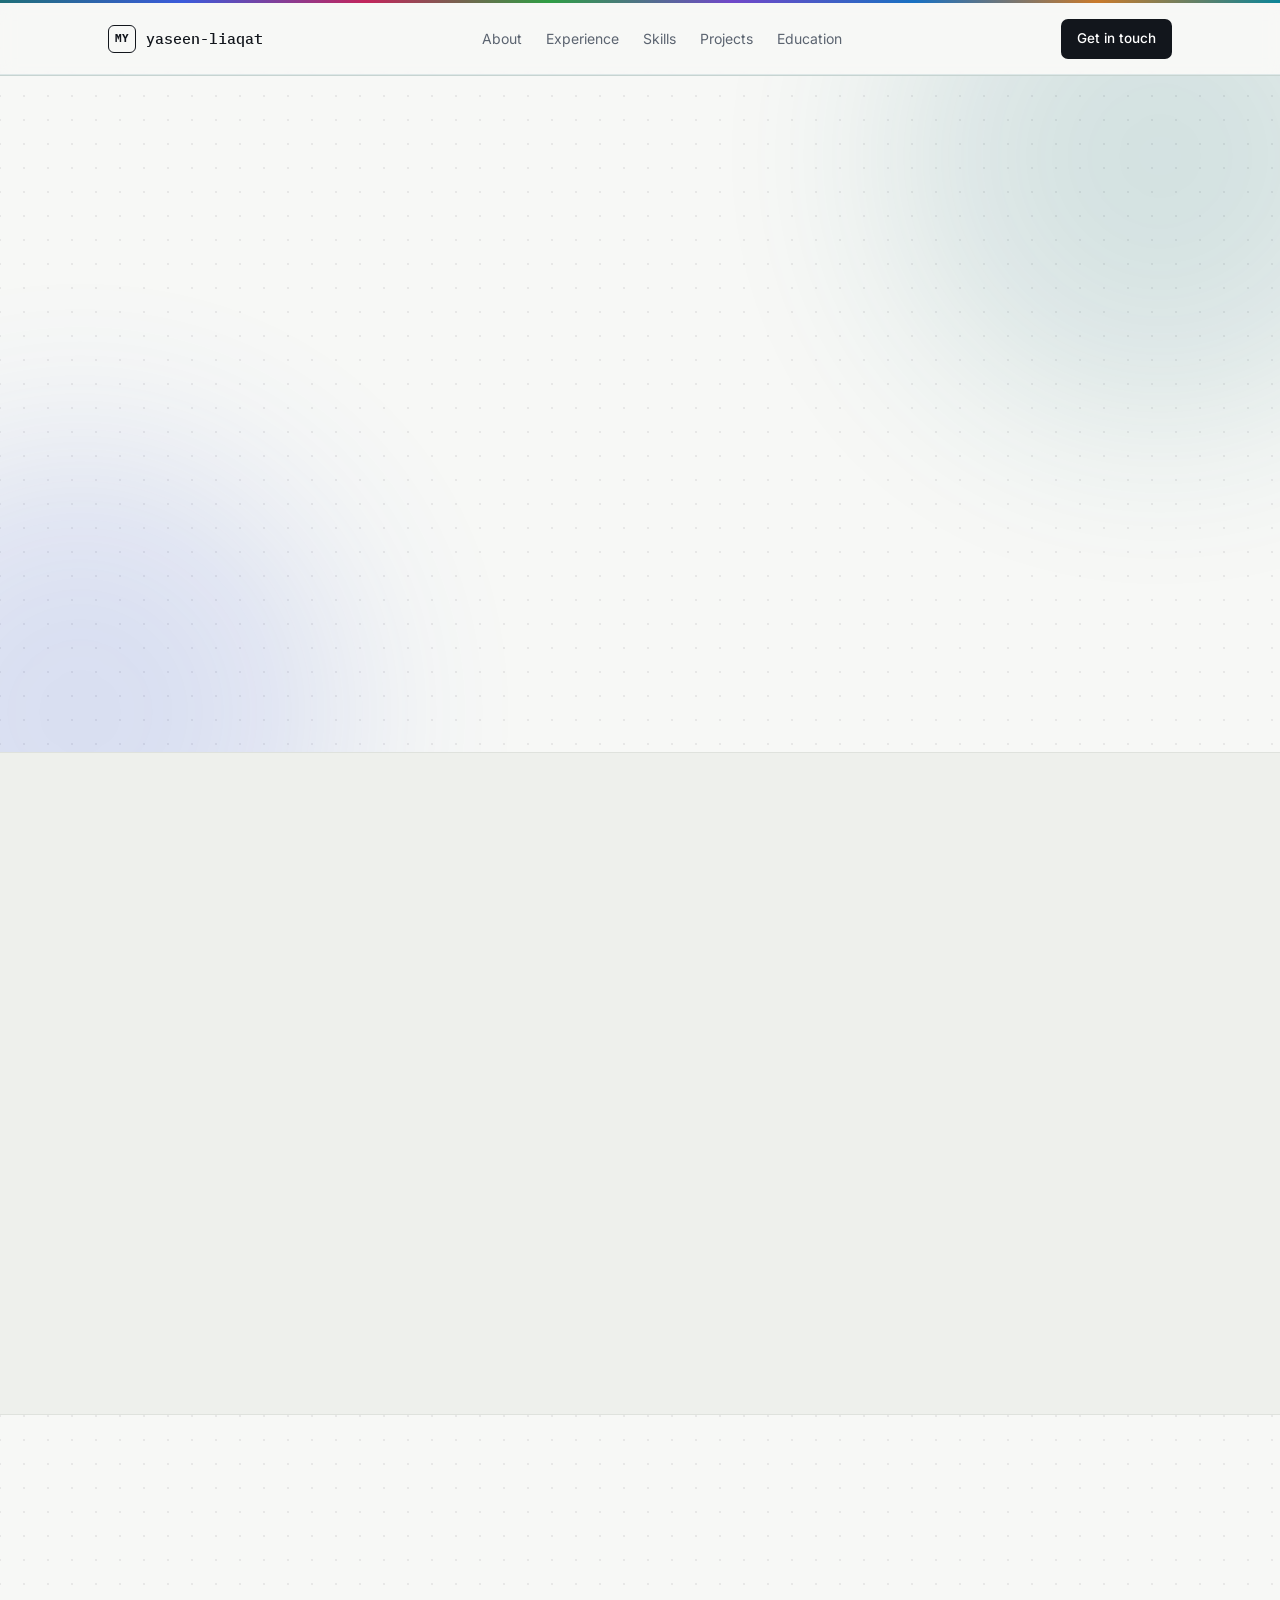
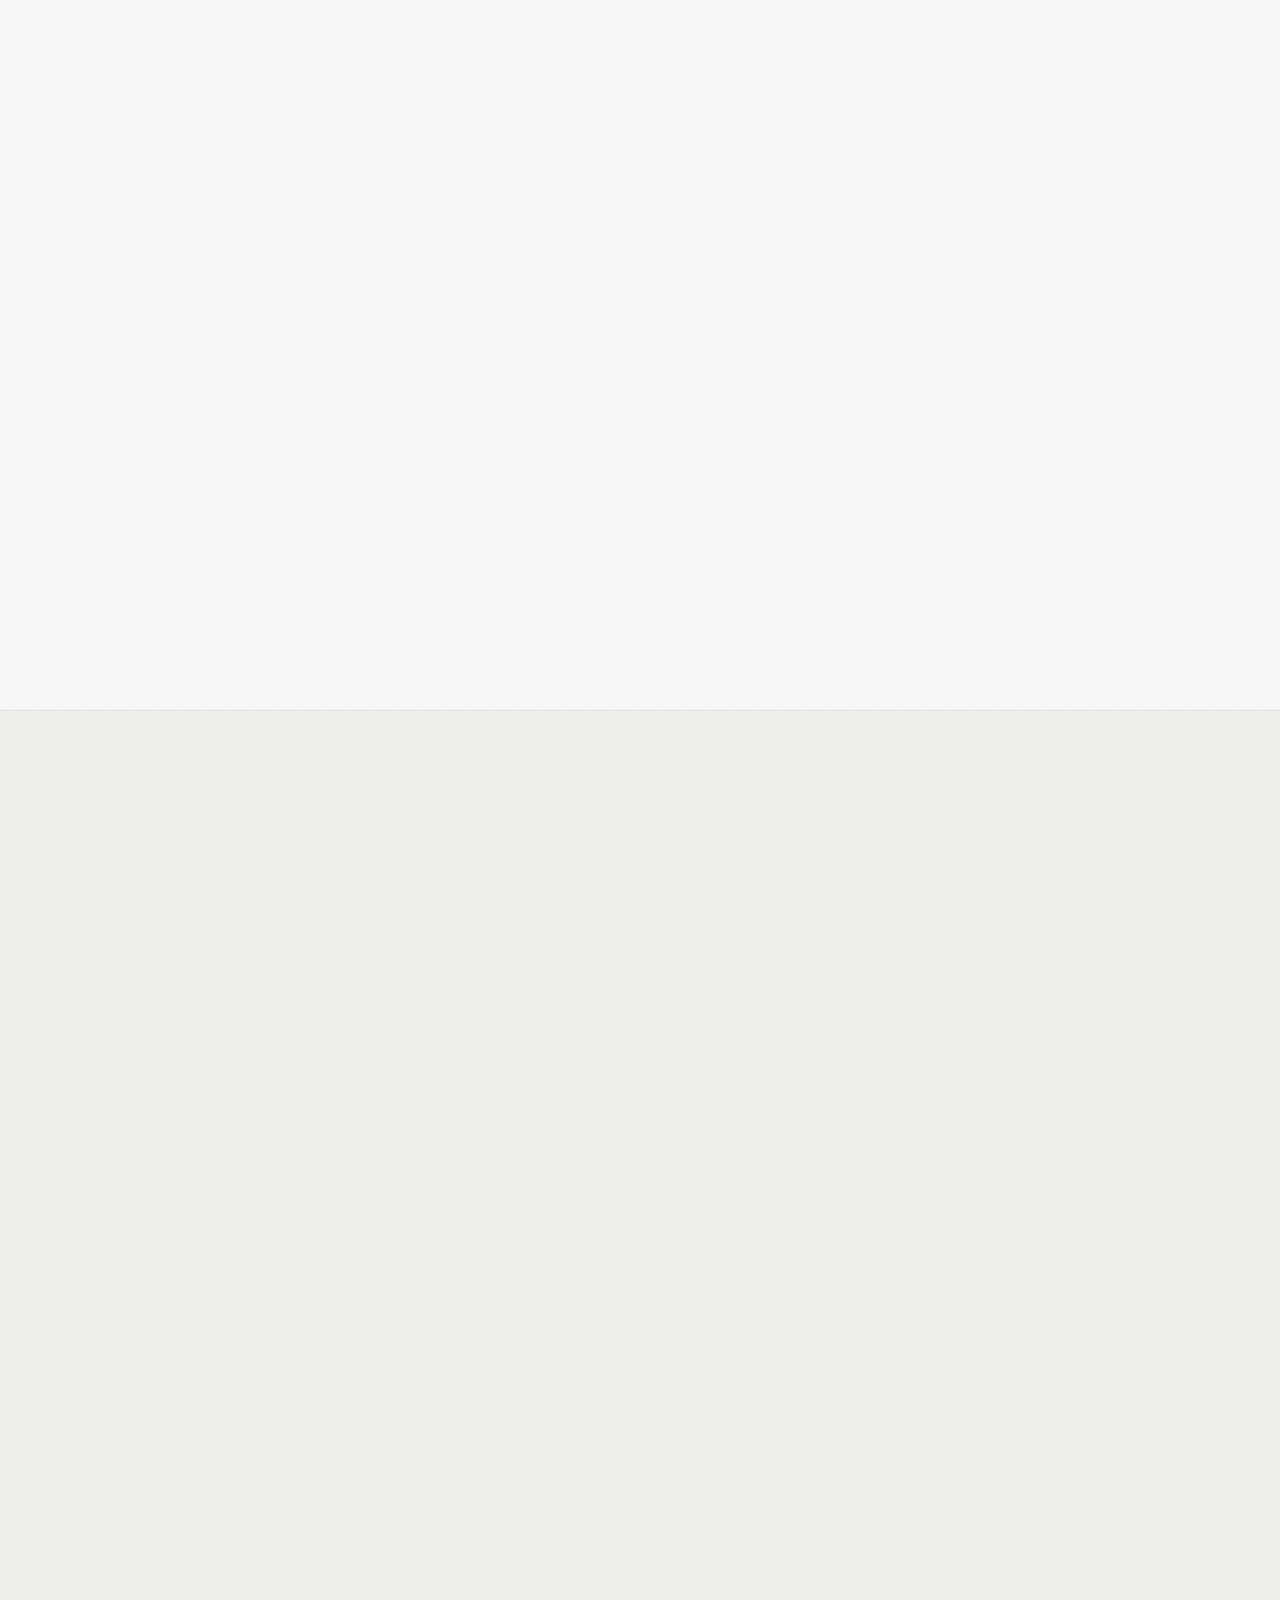
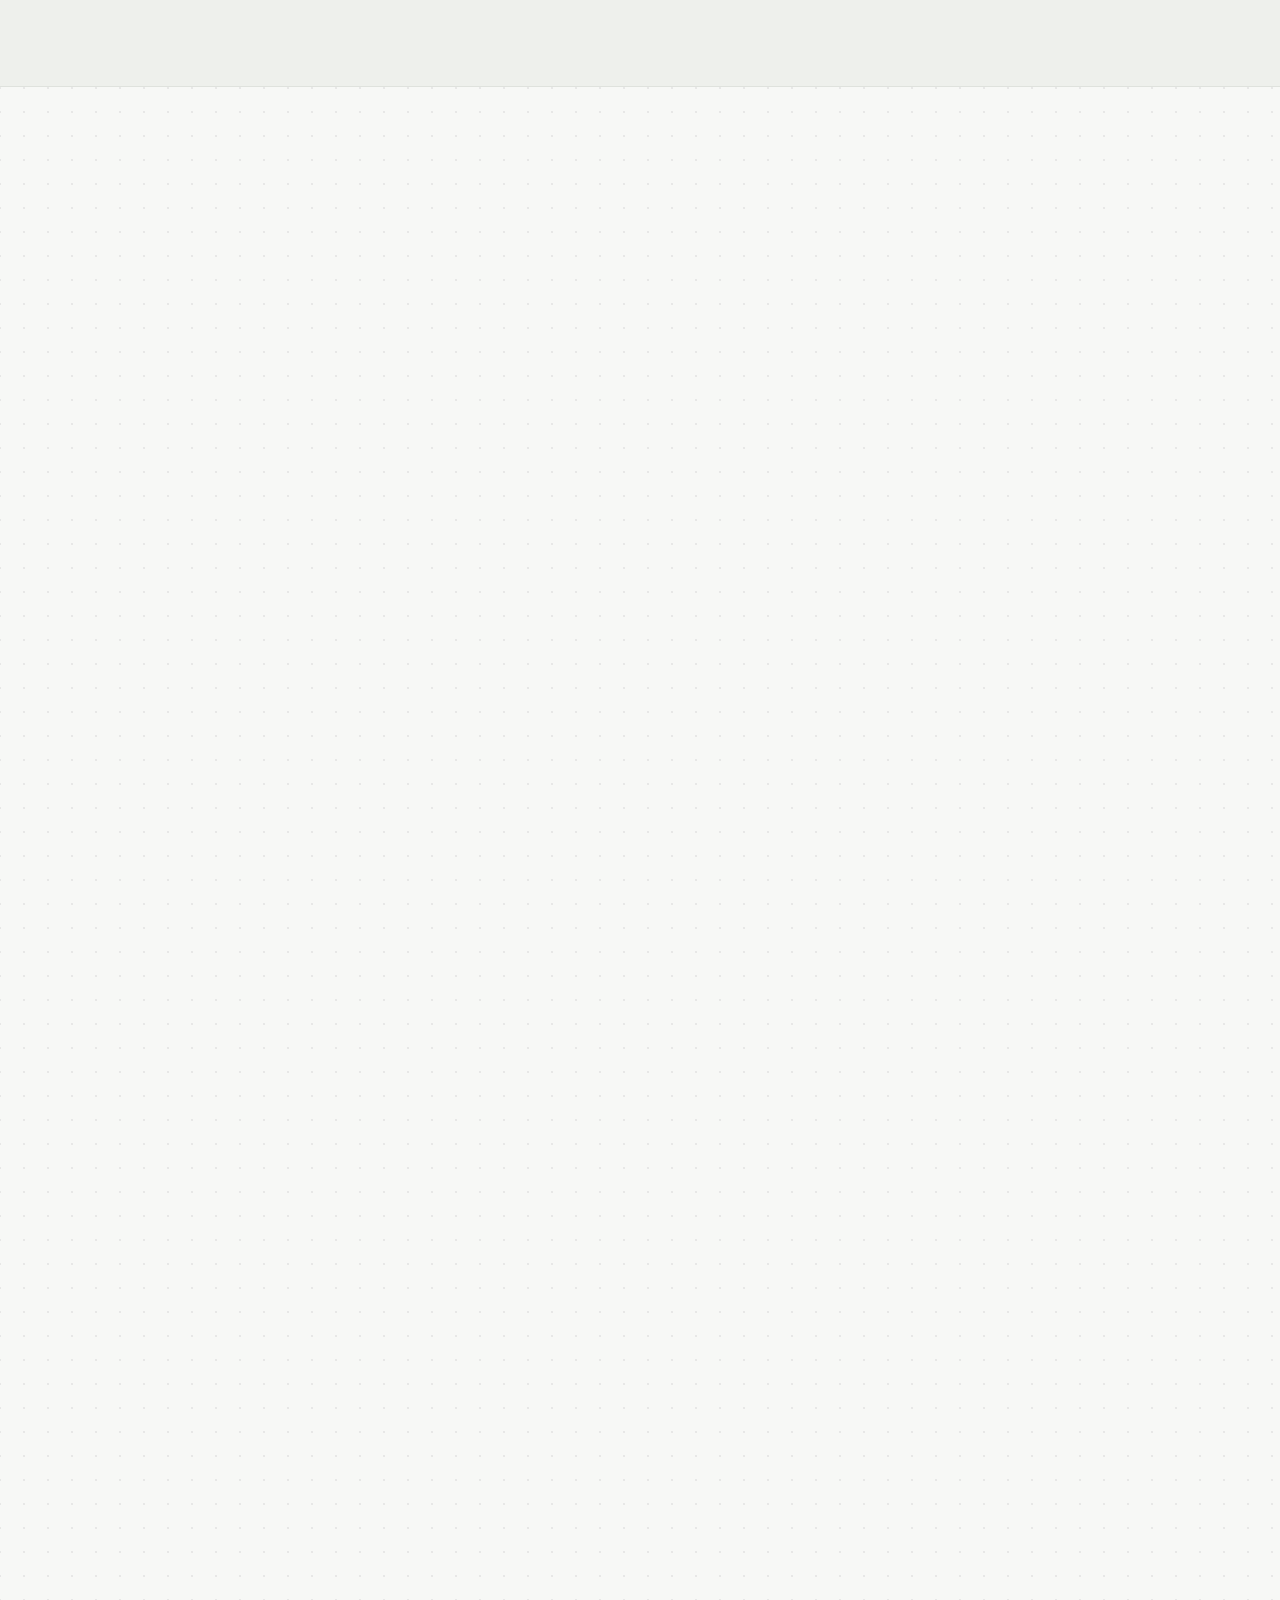
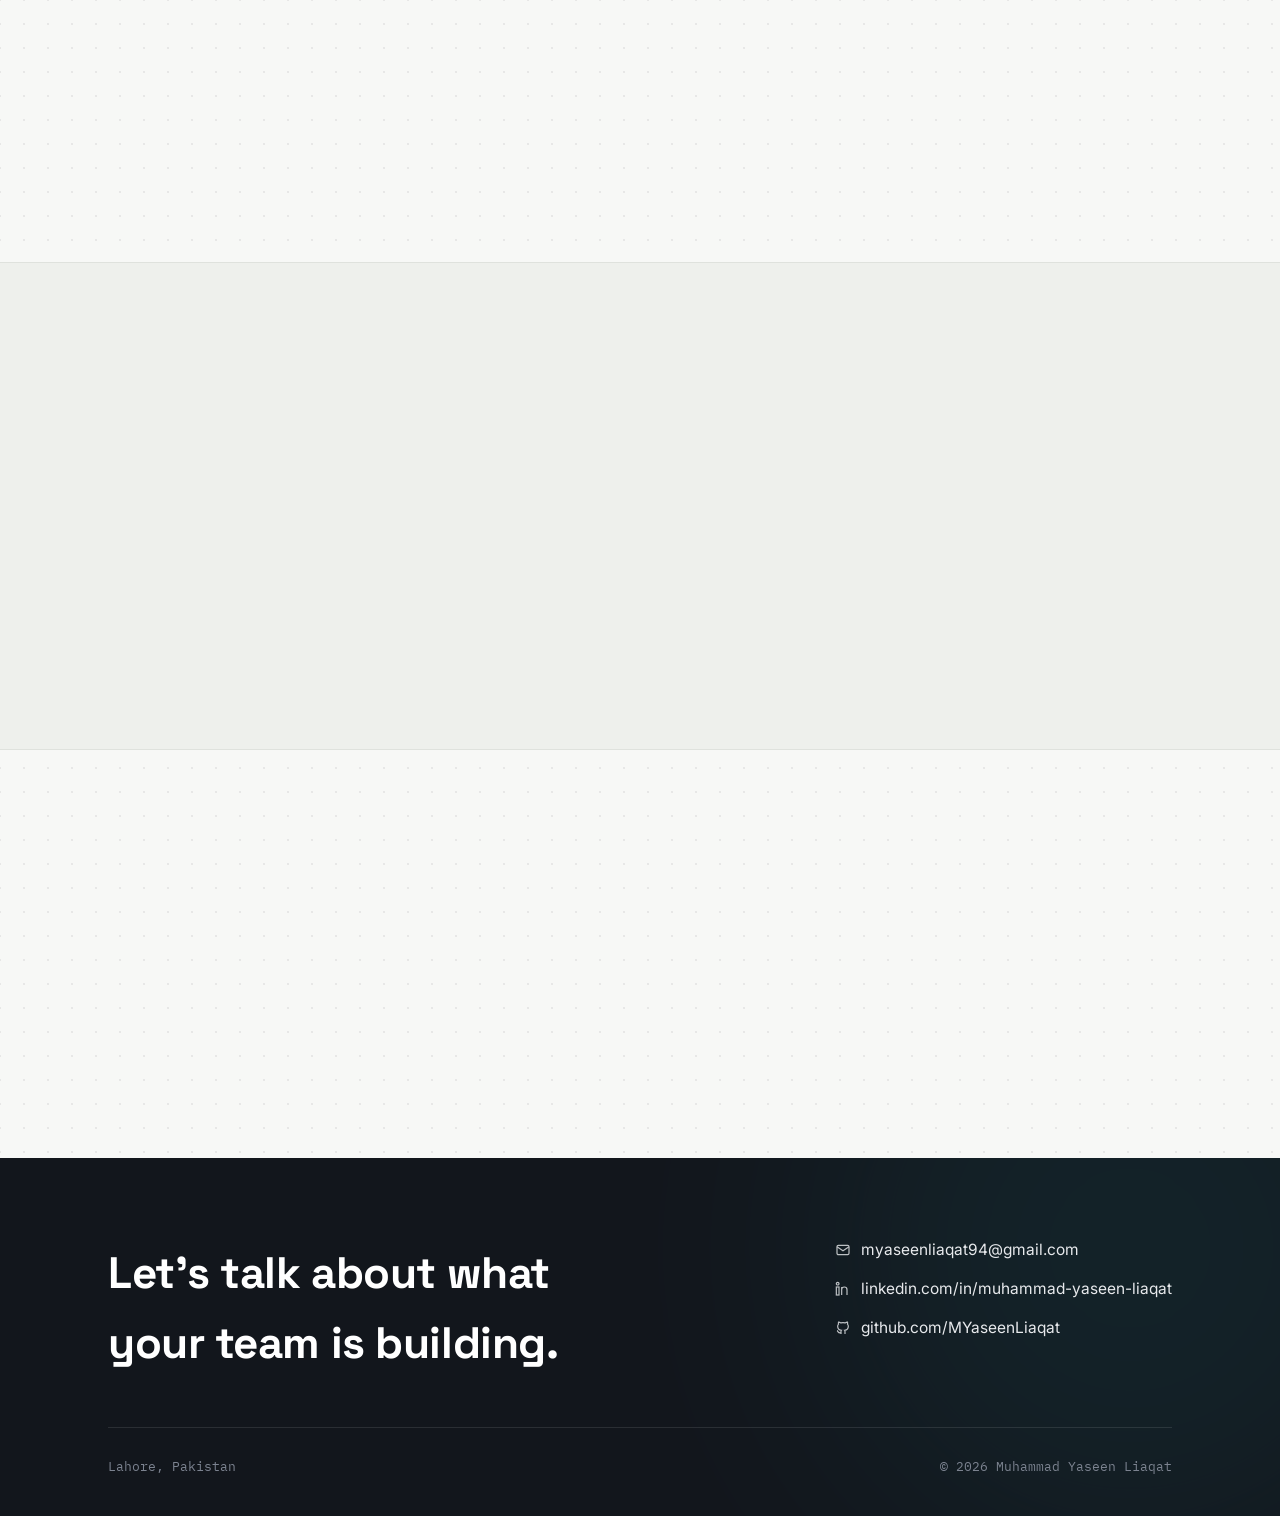
==== index.html @ 820cd7d3 "Update index.html" ====
<!DOCTYPE html>
<html lang="en">
<head>
<meta charset="UTF-8">
<meta name="viewport" content="width=device-width, initial-scale=1.0">
<title>Muhammad Yaseen Liaqat — Software Engineer, AI & Data Science</title>
<meta name="description" content="Portfolio of Muhammad Yaseen Liaqat — Software Engineer building machine learning, data engineering, and AI-powered applications.">

<meta property="og:title" content="Muhammad Yaseen Liaqat — Software Engineer, AI & Data Science">
<meta property="og:description" content="Machine learning, data engineering, and AI-application projects — built on a foundation of production software engineering.">
<meta property="og:type" content="website">

<link rel="preconnect" href="https://fonts.googleapis.com">
<link rel="preconnect" href="https://fonts.gstatic.com" crossorigin>
<link href="https://fonts.googleapis.com/css2?family=Space+Grotesk:wght@500;600;700&family=Inter:wght@400;500;600&family=IBM+Plex+Mono:wght@400;500&display=swap" rel="stylesheet">
<link rel="stylesheet" href="styles.css">
</head>
<body>

<div class="spectrum-bar"></div>

<header class="nav">
  <div class="nav-inner">
    <a href="#top" class="brand">
      <span class="brand-mark">MY</span>
      yaseen-liaqat
    </a>
    <div class="nav-track" id="nav-track">
      <span class="nav-pill" id="nav-pill"></span>
      <ul class="nav-links" id="nav-links">
        <li><a href="#about">About</a></li>
        <li><a href="#experience">Experience</a></li>
        <li><a href="#skills">Skills</a></li>
        <li><a href="#projects">Projects</a></li>
        <li><a href="#education">Education</a></li>
      </ul>
    </div>
    <a href="#contact" class="nav-cta">Get in touch</a>
  </div>
  <div class="nav-progress-track"><div class="nav-progress-fill" id="nav-progress-fill"></div></div>
</header>

<main id="top">

  <!-- HERO -->
  <section class="hero">
    <div class="hero-blob hero-blob-a" data-parallax="0.12"></div>
    <div class="hero-blob hero-blob-b" data-parallax="-0.08"></div>
    <div class="wrap hero-grid">
      <div class="reveal-left">
        <span class="eyebrow">Available for data science &amp; ML roles</span>
        <h1>Muhammad Yaseen<br>Liaqat</h1>
        <div class="role-rotator mono" id="role-rotator" aria-live="polite">
          <span class="role-rotator-prefix">&gt;</span>
          <span id="role-rotator-text"></span><span class="role-rotator-cursor">|</span>
        </div>
        <p class="lede">Software Engineer who builds machine learning models, data pipelines, and AI-powered applications — backed by production experience shipping backend systems and APIs.</p>
        <div class="hero-actions">
          <a href="#projects" class="btn btn-primary">View projects</a>
          <a href="assets/Muhammad-Yaseen-Liaqat-Resume.pdf" class="btn btn-ghost" download>Download resume</a>
        </div>
        <div class="stat-row">
          <div class="stat"><span class="num" data-count-to="1.5" data-decimals="1" data-suffix="+ yrs">0 yrs</span><span class="label">Engineering experience</span></div>
          <div class="stat"><span class="num" data-count-to="10" data-decimals="0" data-suffix="">0</span><span class="label">Featured projects</span></div>
          <div class="stat"><span class="num" data-count-to="3" data-decimals="0" data-suffix="">0</span><span class="label">Live in production</span></div>
        </div>
      </div>

      <div class="schema-card reveal-right" id="schema-card">
        <div class="schema-title"><span>schema: profile</span><span>.info()</span></div>
        <div class="schema-row"><span class="schema-key">role</span><span class="schema-type">str</span><span class="schema-val">"Software Engineer — AI/ML"</span></div>
        <div class="schema-row"><span class="schema-key">languages</span><span class="schema-type">list</span><span class="schema-val">Python · C# · SQL · JS/TS</span></div>
        <div class="schema-row"><span class="schema-key">ml_stack</span><span class="schema-type">list</span><span class="schema-val">Scikit-learn · LangChain · Pandas</span></div>
        <div class="schema-row"><span class="schema-key">cloud</span><span class="schema-type">list</span><span class="schema-val">GCP · BigQuery · Docker</span></div>
        <div class="schema-row"><span class="schema-key">experience</span><span class="schema-type">float</span><span class="schema-val">1.5&nbsp;&nbsp;# years</span></div>
        <div class="schema-row"><span class="schema-key">location</span><span class="schema-type">str</span><span class="schema-val">"Lahore, Pakistan"</span></div>
        <div class="schema-status">open to data science &amp; ML engineering roles</div>
      </div>
    </div>
  </section>

  <!-- ABOUT -->
  <section id="about">
    <div class="wrap about-grid">
      <div class="reveal-left">
        <span class="eyebrow">About</span>
        <h2 style="margin-top:16px; margin-bottom:22px; font-size:clamp(26px,3vw,34px);">From production software to applied machine learning.</h2>
        <p>I'm a Computer Science graduate (BS, The University of Lahore) and Software Engineer with close to two years of experience building backend systems, REST APIs, and cloud-based applications in Python and .NET. Over the last year I've moved deliberately into machine learning and AI — training and tuning classification models, building ETL pipelines on Google Cloud, and shipping LLM-based applications using LangChain and retrieval-augmented generation.</p>
        <p>What I bring to a data science team isn't just modeling — it's the ability to take a model from a notebook to a working system: APIs, pipelines, and production deployment included.</p>
      </div>
      <ul class="fact-list reveal-right">
        <li><span class="k">Based in</span><span class="v">Lahore, Pakistan</span></li>
        <li><span class="k">Currently</span><span class="v">Software Engineer, Mavericks United</span></li>
        <li><span class="k">Focus</span><span class="v">Machine Learning &amp; Data Science</span></li>
        <li><span class="k">Education</span><span class="v">BS Computer Science, Univ. of Lahore</span></li>
        <li><span class="k">Interests</span><span class="v">RAG systems, applied ML, data engineering</span></li>
      </ul>
    </div>
  </section>

  <!-- EXPERIENCE -->
  <section id="experience">
    <div class="wrap">
      <div class="section-head reveal">
        <h2>Experience</h2>
        <span class="section-index mono">02 — WORK</span>
      </div>
      <div class="timeline">
        <div class="tl-item reveal-left">
          <div class="tl-period mono">Jul 2025 — Present</div>
          <div>
            <div class="tl-role">Software Engineer</div>
            <div class="tl-company">Mavericks United, Lahore</div>
            <ul class="tl-bullets">
              <li>Build and maintain FastAPI middleware that connects internal backend systems with partner applications — handling structured data exchange, authentication, and request routing across services.</li>
              <li>Own end-to-end development of a cross-platform mobile app in Flutter, from authentication and state management to a responsive UI shipped to production users.</li>
              <li>Build frontend features in React.js for a retail agent-facing application, and containerize services with Docker to standardize deployment from development to production.</li>
            </ul>
          </div>
        </div>
        <div class="tl-item reveal-right">
          <div class="tl-period mono">May 2024 — Jun 2025</div>
          <div>
            <div class="tl-role">Associate Software Engineer</div>
            <div class="tl-company">IncaNet IT Alliance, Lahore</div>
            <ul class="tl-bullets">
              <li>Designed relational database schemas and built REST APIs supporting full CRUD functionality, connecting frontend and backend systems across multiple enterprise applications.</li>
              <li>Built a Point-of-Sale system end-to-end — inventory tracking, invoice and receipt generation, and sales reporting — used in daily retail operations.</li>
              <li>Built a Student Management System with separate admin and student portals, covering registration, bulk Excel imports, attendance and exam tracking, and automated fee processing that replaced manual paperwork.</li>
            </ul>
          </div>
        </div>
      </div>
    </div>
  </section>

  <!-- SKILLS -->
  <section id="skills">
    <div class="wrap">
      <div class="section-head reveal">
        <div>
          <h2>Skills</h2>
          <p class="section-sub">Every skill below is backed by a real project. Click one to see it in action ↓</p>
        </div>
        <span class="section-index mono">03 — STACK</span>
      </div>

      <div class="skills-grid">
        <div class="skill-group reveal-zoom" data-cat="ml">
          <h3>Machine Learning &amp; AI</h3>
          <div class="chip-row">
            <button class="chip" data-skill="scikit-learn">Scikit-learn</button>
            <button class="chip" data-skill="pandas-numpy">Pandas / NumPy</button>
            <button class="chip" data-skill="langchain">LangChain</button>
            <button class="chip" data-skill="llamaindex">LlamaIndex</button>
            <button class="chip" data-skill="rag">RAG</button>
            <button class="chip" data-skill="chromadb">ChromaDB</button>
            <button class="chip" data-skill="sentence-transformers">Sentence Transformers</button>
            <button class="chip" data-skill="groq">Groq</button>
            <button class="chip" data-skill="prompt-engineering">Prompt Engineering</button>
            <button class="chip" data-skill="feature-engineering">Feature Engineering</button>
            <button class="chip" data-skill="hyperparameter-tuning">Hyperparameter Tuning</button>
          </div>
        </div>

        <div class="skill-group reveal-zoom" data-cat="lang">
          <h3>Languages</h3>
          <div class="chip-row">
            <button class="chip" data-skill="python">Python</button>
            <button class="chip" data-skill="csharp">C#</button>
            <button class="chip" data-skill="sql">SQL</button>
            <button class="chip" data-skill="javascript">JavaScript</button>
            <button class="chip" data-skill="typescript">TypeScript</button>
            <button class="chip" data-skill="dart">Dart</button>
          </div>
        </div>

        <div class="skill-group reveal-zoom" data-cat="frontend">
          <h3>Frontend &amp; Mobile</h3>
          <div class="chip-row">
            <button class="chip" data-skill="reactjs">React.js</button>
            <button class="chip" data-skill="flutter">Flutter</button>
            <button class="chip" data-skill="nextjs">Next.js</button>
            <button class="chip" data-skill="html-css">HTML / CSS</button>
          </div>
        </div>

        <div class="skill-group reveal-zoom" data-cat="backend">
          <h3>Backend</h3>
          <div class="chip-row">
            <button class="chip" data-skill="fastapi">FastAPI</button>
            <button class="chip" data-skill="flask">Flask</button>
            <button class="chip" data-skill="aspnet-mvc">ASP.NET MVC</button>
            <button class="chip" data-skill="rest-apis">REST APIs</button>
          </div>
        </div>

        <div class="skill-group reveal-zoom" data-cat="db">
          <h3>Databases</h3>
          <div class="chip-row">
            <button class="chip" data-skill="postgresql">PostgreSQL</button>
            <button class="chip" data-skill="sql-server">SQL Server</button>
            <button class="chip" data-skill="mysql">MySQL</button>
            <button class="chip" data-skill="supabase">Supabase</button>
            <button class="chip" data-skill="firebase">Firebase</button>
          </div>
        </div>

        <div class="skill-group reveal-zoom" data-cat="cloud">
          <h3>Cloud &amp; Data Engineering</h3>
          <div class="chip-row">
            <button class="chip" data-skill="gcp">Google Cloud Platform</button>
            <button class="chip" data-skill="bigquery">BigQuery / BigQuery ML</button>
            <button class="chip" data-skill="dataflow">Dataflow</button>
            <button class="chip" data-skill="etl-pipelines">ETL Pipelines</button>
          </div>
        </div>

        <div class="skill-group reveal-zoom" data-cat="viz">
          <h3>Data Visualization &amp; BI</h3>
          <div class="chip-row">
            <button class="chip" data-skill="tableau">Tableau</button>
            <button class="chip" data-skill="power-bi">Power BI</button>
            <button class="chip" data-skill="dax">DAX</button>
          </div>
        </div>

        <div class="skill-group reveal-zoom" data-cat="tools">
          <h3>Tools &amp; Practices</h3>
          <div class="chip-row">
            <button class="chip" data-skill="docker">Docker</button>
            <button class="chip" data-skill="git-cicd">Git / CI-CD</button>
            <button class="chip" data-skill="agile">Agile</button>
          </div>
        </div>
      </div>

      <div class="filter-bar" id="filter-bar" style="margin-top:22px;">
        <span>Filtering by</span>
        <span class="tag" id="filter-tag"></span>
        <span id="filter-count"></span>
        <button class="clear-filter" id="clear-filter">Clear filter ✕</button>
      </div>
    </div>
  </section>

  <!-- PROJECTS -->
  <section id="projects">
    <div class="wrap">
      <div class="section-head reveal">
        <h2>Featured projects</h2>
        <span class="section-index mono">04 — WORK SAMPLES</span>
      </div>
      <div class="project-grid" id="project-grid">

        <article class="project-card reveal-drop" data-stack="flask,docker,firebase,rest-apis,python">
          <div class="project-meta">
            <span class="status-dot is-live">Live</span><span>01 · Production Backend</span>
          </div>
          <h3>Mabros Couriers</h3>
          <p>Production backend API powering a courier and logistics platform — handling orders, deliveries, and tracking for a live client, built with Flask and containerized with Docker.</p>
          <div class="project-stack"><span>Flask</span><span>Docker</span><span>Firebase</span><span>REST API</span></div>
          <div class="project-links">
            <a href="https://mabroscouriers.com/" target="_blank" rel="noopener" class="is-live-link">Visit site ↗</a>
            <a href="https://github.com/MYaseenLiaqat/mabros-backend" target="_blank" rel="noopener">GitHub ↗</a>
          </div>
        </article>

        <article class="project-card reveal-drop" data-stack="flutter,dart">
          <div class="project-meta">
            <span class="status-dot is-live">Live</span><span>02 · Mobile App</span>
          </div>
          <h3>Popal Eats</h3>
          <p>An AI-powered food delivery app with personalized recommendations, nutrition insights, and community features, published on the Google Play Store.</p>
          <div class="project-stack"><span>Flutter</span><span>Dart</span></div>
          <div class="project-links">
            <a href="https://play.google.com/store/apps/details?id=com.popaleats.app" target="_blank" rel="noopener" class="is-live-link">Get it on Google Play ↗</a>
            <a href="https://github.com/MYaseenLiaqat/popal-eats" target="_blank" rel="noopener">GitHub ↗</a>
          </div>
        </article>

        <article class="project-card reveal-drop" data-stack="tableau">
          <div class="project-meta">
            <span class="status-dot is-live">Live</span><span>03 · BI / Visualization</span>
          </div>
          <h3>Tableau Sales Dashboard</h3>
          <p>An interactive sales dashboard tracking profit, quantity, and category trends year-over-year, with highest/lowest-month callouts and drill-down filters.</p>
          <div class="project-stack"><span>Tableau</span></div>
          <div class="project-links">
            <a href="https://public.tableau.com/views/Tableau_Practice_17418056624600/SalesDashboard?:language=en-GB&:sid=&:redirect=auth&:display_count=n&:origin=viz_share_link" target="_blank" rel="noopener" class="is-live-link">View live dashboard ↗</a>
          </div>
        </article>

        <article class="project-card reveal-drop" data-stack="nextjs,supabase,javascript,groq,llamaindex">
          <div class="project-meta">
            <span class="status-dot">Code</span><span>04 · Full-Stack + AI</span>
          </div>
          <h3>Reflct</h3>
          <p>A personal productivity app combining journaling, habit and goal tracking, and an AI companion — built on Next.js with Supabase for data, LlamaIndex for retrieval, and Groq for fast LLM inference.</p>
          <div class="project-stack"><span>Next.js</span><span>Supabase</span><span>LlamaIndex</span><span>Groq</span></div>
          <div class="project-links">
            <a href="https://github.com/MYaseenLiaqat/reflct-app" target="_blank" rel="noopener">GitHub ↗</a>
          </div>
        </article>

        <article class="project-card reveal-drop" data-stack="langchain,rag,chromadb,sentence-transformers,prompt-engineering,python">
          <div class="project-meta">
            <span class="status-dot">Code</span><span>05 · AI Application</span>
          </div>
          <h3>AI Growth Journal</h3>
          <p>An AI-powered journaling app using a retrieval-augmented generation pipeline — vector embeddings and semantic search over past entries — to power mood tracking and personalized reflections.</p>
          <div class="project-stack"><span>LangChain</span><span>RAG</span><span>ChromaDB</span><span>Sentence Transformers</span></div>
          <div class="project-links">
            <a href="https://github.com/MYaseenLiaqat/ai-journal" target="_blank" rel="noopener">GitHub ↗</a>
          </div>
        </article>

        <article class="project-card reveal-drop" data-stack="scikit-learn,python,hyperparameter-tuning,feature-engineering">
          <div class="project-meta">
            <span class="status-dot">Code</span><span>06 · Machine Learning</span>
          </div>
          <h3>Bank Marketing Term Deposit Prediction</h3>
          <p>Trained and compared five classification models on ~45,000 banking records to predict term-deposit subscriptions, tuning the best model to ~90% accuracy.</p>
          <div class="project-stack"><span>Scikit-learn</span><span>Python</span><span>GridSearchCV</span></div>
          <div class="project-links">
            <a href="https://github.com/MYaseenLiaqat/bank-marketing-ml" target="_blank" rel="noopener">GitHub ↗</a>
          </div>
        </article>

        <article class="project-card reveal-drop" data-stack="bigquery,sql,gcp">
          <div class="project-meta">
            <span class="status-dot">Code</span><span>07 · ML on Cloud</span>
          </div>
          <h3>Chicago Taxi Analytics &amp; ML</h3>
          <p>Built regression, classification, and forecasting models directly in BigQuery ML on Chicago's public taxi-trip data, evaluating performance with MAE, RMSE, and R².</p>
          <div class="project-stack"><span>BigQuery ML</span><span>SQL</span><span>GCP</span></div>
          <div class="project-links">
            <a href="https://github.com/MYaseenLiaqat/chicago-taxi-bigquery-ml" target="_blank" rel="noopener">GitHub ↗</a>
          </div>
        </article>

        <article class="project-card reveal-drop" data-stack="python,pandas-numpy">
          <div class="project-meta">
            <span class="status-dot">Code</span><span>08 · Data Analysis</span>
          </div>
          <h3>Telco Customer Churn Analysis</h3>
          <p>Exploratory analysis of a telecom churn dataset to uncover retention drivers, with visualizations translating findings into business recommendations.</p>
          <div class="project-stack"><span>Python</span><span>Pandas</span><span>EDA</span></div>
          <div class="project-links">
            <a href="https://github.com/MYaseenLiaqat/telco-customer-churn-analysis" target="_blank" rel="noopener">GitHub ↗</a>
          </div>
        </article>

        <article class="project-card reveal-drop" data-stack="gcp,dataflow,etl-pipelines">
          <div class="project-meta">
            <span class="status-dot">Code</span><span>09 · Data Engineering</span>
          </div>
          <h3>GCP Dataflow ETL Pipeline</h3>
          <p>A batch ETL pipeline moving data from Cloud Storage through Dataflow into BigQuery, using a JavaScript UDF for in-flight transformation.</p>
          <div class="project-stack"><span>Dataflow</span><span>BigQuery</span><span>Cloud Storage</span></div>
          <div class="project-links">
            <a href="https://github.com/MYaseenLiaqat/gcp-dataflow-etl-pipeline" target="_blank" rel="noopener">GitHub ↗</a>
          </div>
        </article>

        <article class="project-card reveal-drop" data-stack="power-bi,dax">
          <div class="project-meta">
            <span class="status-dot">Code</span><span>10 · BI / Visualization</span>
          </div>
          <h3>Power BI Sales Dashboard</h3>
          <p>An interactive sales dashboard with filters and slicers for tracking profit, quantity, and category trends across customers and payment types.</p>
          <div class="project-stack"><span>Power BI</span><span>DAX</span></div>
          <div class="project-links">
            <a href="https://github.com/MYaseenLiaqat/Power-BI-Sales-Dashboard" target="_blank" rel="noopener">GitHub ↗</a>
          </div>
        </article>

      </div>
    </div>
  </section>

  <!-- EDUCATION / CERTS -->
  <section id="education">
    <div class="wrap edu-grid">
      <div class="reveal-left">
        <div class="section-head" style="margin-bottom:24px;">
          <h2 style="font-size:24px;">Education &amp; Honors</h2>
        </div>
        <ul class="honor-list">
          <li>
            <span class="honor-name">BS Computer Science — The University of Lahore</span>
            <span class="cert-meta">Oct 2022 – Jun 2026 · CGPA 3.74</span>
          </li>
          <li>
            <span class="honor-name">Dean's Honour List</span>
            <span class="cert-meta">Department of CS&amp;IT · 3.96/4.00 (Jul 2023), 3.95/4.00 (Feb 2023)</span>
          </li>
          <li>
            <span class="honor-name">Winner — Inter-Department Declamation Contest</span>
            <span class="cert-meta">UOL Debating Society · Feb 2024</span>
          </li>
        </ul>
      </div>
      <div class="reveal-right">
        <div class="section-head" style="margin-bottom:24px;">
          <h2 style="font-size:24px;">Certifications</h2>
        </div>
        <ul class="cert-list">
          <li>
            <span class="cert-name">Advanced SQL</span>
            <span class="cert-meta">Kaggle · Issued Aug 2026</span>
          </li>
          <li>
            <span class="cert-name">AI and Data Science for Beginners</span>
            <span class="cert-meta">Honhaar Jawan Program · Issued Jul 2026</span>
          </li>
          <li>
            <span class="cert-name">AI for Beginners</span>
            <span class="cert-meta">HP LIFE · Issued Jun 2025</span>
          </li>
        </ul>
      </div>
    </div>
  </section>

  <!-- WRITING -->
  <section id="writing">
    <div class="wrap">
      <div class="section-head reveal">
        <h2>Writing</h2>
        <span class="section-index mono">05 — NOTES</span>
      </div>
      <a class="write-card reveal-zoom" href="https://medium.com/@yaseenliaqat96/beyond-answers-rethinking-learning-in-the-age-of-artificial-intelligence-31289c2e0f90" target="_blank" rel="noopener">
        <div>
          <h3>Beyond Answers: Rethinking Learning in the Age of Artificial Intelligence</h3>
          <p>An essay on how AI is reshaping the way people learn — published on Medium.</p>
        </div>
        <span class="btn btn-ghost" style="pointer-events:none;">Read on Medium ↗</span>
      </a>
    </div>
  </section>

</main>

<!-- CONTACT -->
<footer class="contact" id="contact">
  <div class="wrap">
    <div class="contact-top">
      <h2>Let's talk about what your team is building.</h2>
      <div class="contact-links">
        <a href="mailto:myaseenliaqat94@gmail.com">
          <svg width="16" height="16" viewBox="0 0 24 24" fill="none" stroke="currentColor" stroke-width="1.8"><rect x="3" y="5" width="18" height="14" rx="2"/><path d="M3 7l9 6 9-6"/></svg>
          myaseenliaqat94@gmail.com
        </a>
        <a href="https://linkedin.com/in/muhammad-yaseen-liaqat" target="_blank" rel="noopener">
          <svg width="16" height="16" viewBox="0 0 24 24" fill="none" stroke="currentColor" stroke-width="1.8"><rect x="2" y="9" width="4" height="12"/><circle cx="4" cy="4" r="2"/><path d="M10 9v12M10 13c0-2.2 1.8-4 4-4s4 1.8 4 4v8"/></svg>
          linkedin.com/in/muhammad-yaseen-liaqat
        </a>
        <a href="https://github.com/MYaseenLiaqat" target="_blank" rel="noopener">
          <svg width="16" height="16" viewBox="0 0 24 24" fill="none" stroke="currentColor" stroke-width="1.8"><path d="M9 19c-4.3 1.4-4.3-2.5-6-3m12 5v-3.5c0-1 .1-1.4-.5-2 2.8-.3 5.5-1.4 5.5-6a4.6 4.6 0 0 0-1.3-3.2 4.2 4.2 0 0 0-.1-3.2s-1.1-.3-3.5 1.3a12.3 12.3 0 0 0-6.2 0C6.5 2.8 5.4 3.1 5.4 3.1a4.2 4.2 0 0 0-.1 3.2A4.6 4.6 0 0 0 4 9.5c0 4.6 2.7 5.7 5.5 6-.6.6-.6 1.2-.5 2V21"/></svg>
          github.com/MYaseenLiaqat
        </a>
      </div>
    </div>
    <div class="foot-bottom">
      <span>Lahore, Pakistan</span>
      <span>&copy; 2026 Muhammad Yaseen Liaqat</span>
    </div>
  </div>
</footer>

<script src="script.js"></script>
</body>
</html>
---- styles.css ----
/* =========================================================
   Muhammad Yaseen Liaqat — Portfolio
   Tokens
   ========================================================= */
:root{
  --ink: #12161c;
  --ink-soft: #2b323c;
  --paper: #f7f8f6;
  --paper-alt: #eef0ec;
  --card: #ffffff;
  --line: #dfe2dd;
  --muted: #5b6470;
  --accent: #1f6f78;
  --accent-ink: #0f4448;
  --accent-soft: #e4f0ef;
  --warm: #c97a2b;
  --warm-soft: #f6e9d9;

  --font-display: "Space Grotesk", "Inter", sans-serif;
  --font-body: "Inter", sans-serif;
  --font-mono: "IBM Plex Mono", ui-monospace, SFMono-Regular, Menlo, monospace;

  --max: 1120px;
  --radius: 10px;
}

*, *::before, *::after{ box-sizing: border-box; }

html{ scroll-behavior: smooth; }
@media (prefers-reduced-motion: reduce){
  html{ scroll-behavior: auto; }
  *, *::before, *::after{ animation-duration: 0.001ms !important; animation-iteration-count: 1 !important; transition-duration: 0.001ms !important; scroll-behavior: auto !important; }
}

body{
  margin: 0;
  background-color: var(--paper);
  background-image: radial-gradient(circle, rgba(18,22,28,0.07) 1px, transparent 1px);
  background-size: 24px 24px;
  background-position: -12px -12px;
  color: var(--ink);
  font-family: var(--font-body);
  font-size: 16px;
  line-height: 1.6;
  -webkit-font-smoothing: antialiased;
}

h1, h2, h3, h4{
  font-family: var(--font-display);
  color: var(--ink);
  margin: 0;
  letter-spacing: -0.01em;
}

a{ color: inherit; text-decoration: none; }
img{ max-width: 100%; display: block; }
button{ font-family: inherit; }

.wrap{
  max-width: var(--max);
  margin: 0 auto;
  padding: 0 28px;
}

.mono{ font-family: var(--font-mono); }

.eyebrow{
  font-family: var(--font-mono);
  font-size: 12.5px;
  letter-spacing: 0.08em;
  text-transform: uppercase;
  color: var(--accent-ink);
  display: inline-flex;
  align-items: center;
  gap: 8px;
}
.eyebrow::before{
  content: "";
  width: 6px; height: 6px;
  border-radius: 50%;
  background: var(--accent);
  display: inline-block;
}

section{ padding: 96px 0; border-bottom: 1px solid var(--line); position: relative; }
section:last-of-type{ border-bottom: none; }
main > section:nth-of-type(even){ background: var(--paper-alt); }

.section-head{
  display: flex;
  justify-content: space-between;
  align-items: flex-end;
  gap: 24px;
  margin-bottom: 44px;
  flex-wrap: wrap;
}
.section-head h2{ font-size: clamp(28px, 3.4vw, 38px); }
.section-sub{ font-size: 14.5px; color: var(--muted); margin-top: 8px; max-width: 52ch; }
.section-index{
  font-family: var(--font-mono);
  color: var(--muted);
  font-size: 13px;
}

.spectrum-bar{
  height: 3px;
  width: 100%;
  background: linear-gradient(90deg, #1f6f78, #3b5bdb, #c2255c, #2f9e44, #7048c9, #1971c2, #c97a2b, #0c8599);
}

/* =========================================================
   Nav
   ========================================================= */
header.nav{
  position: sticky; top: 0; z-index: 50;
  background: rgba(247,248,246,0.88);
  backdrop-filter: blur(8px);
  border-bottom: 1px solid var(--line);
}
.nav-progress-track{
  position: absolute; left: 0; bottom: -1px; height: 2px; width: 100%;
  background: rgba(31,111,120,0.12);
}
.nav-progress-fill{
  position: absolute; left: 0; bottom: 0; height: 2px; width: 0%;
  background: linear-gradient(90deg, #1f6f78, #3b5bdb);
}
.nav-inner{
  display: flex; align-items: center; justify-content: space-between;
  padding: 16px 28px;
  max-width: var(--max);
  margin: 0 auto;
}
.brand{
  font-family: var(--font-mono);
  font-weight: 500;
  font-size: 15px;
  display: flex; align-items: center; gap: 10px;
}
.brand-mark{
  width: 28px; height: 28px;
  border: 1.5px solid var(--ink);
  border-radius: 6px;
  display: flex; align-items: center; justify-content: center;
  font-size: 11px;
  font-weight: 700;
}
.nav-track{ position: relative; }
.nav-links{
  display: flex; gap: 4px;
  font-size: 14px;
  list-style: none; margin: 0; padding: 0;
}
.nav-pill{
  position: absolute;
  top: -6px; left: 0;
  height: calc(100% + 12px);
  width: 0;
  border-radius: 999px;
  background: rgba(31,111,120,0.10);
  border: 1px solid rgba(31,111,120,0.22);
  backdrop-filter: blur(6px);
  -webkit-backdrop-filter: blur(6px);
  opacity: 0;
  z-index: 0;
  pointer-events: none;
  transition: transform 0.45s cubic-bezier(0.22,1,0.36,1), width 0.45s cubic-bezier(0.22,1,0.36,1), opacity 0.3s ease;
}
.nav-links a{
  color: var(--muted);
  position: relative;
  z-index: 1;
  padding: 6px 10px;
  transition: color 0.15s ease;
}
.nav-links a:hover{ color: var(--ink); }
.nav-links a.is-active{ color: var(--ink); font-weight: 500; }
.nav-cta{
  display: inline-flex; align-items: center; gap: 8px;
  background: var(--ink); color: #fff;
  padding: 9px 16px;
  border-radius: 7px;
  font-size: 13.5px;
  font-weight: 500;
  transition: transform 0.15s ease, background 0.15s ease;
}
.nav-cta:hover{ background: var(--accent-ink); transform: translateY(-1px); }

/* =========================================================
   Hero
   ========================================================= */
.hero{
  padding: 88px 0 96px;
  border-bottom: 1px solid var(--line);
  position: relative;
  overflow: hidden;
}
.hero-blob{
  position: absolute;
  width: 520px; height: 520px;
  border-radius: 50%;
  filter: blur(100px);
  opacity: 0.16;
  z-index: 0;
  pointer-events: none;
  will-change: transform;
}
.hero-blob-a{ background: #1f6f78; top: -180px; right: -140px; }
.hero-blob-b{ background: #3b5bdb; bottom: -220px; left: -180px; }
.hero .wrap{ position: relative; z-index: 1; }
.hero-grid{
  display: grid;
  grid-template-columns: 1.15fr 0.85fr;
  gap: 56px;
  align-items: center;
}
.hero h1{
  font-size: clamp(38px, 5.4vw, 62px);
  line-height: 1.04;
  margin: 18px 0 20px;
}
.hero p.lede{
  font-size: 18px;
  color: var(--ink-soft);
  max-width: 46ch;
  margin: 0 0 30px;
}
.role-rotator{
  font-size: 16px;
  color: var(--accent-ink);
  margin-bottom: 16px;
  min-height: 1.4em;
  display: flex;
  align-items: center;
  gap: 8px;
}
.role-rotator-prefix{ color: var(--muted); }
.role-rotator-cursor{
  animation: caret-blink 1s step-end infinite;
  color: var(--accent);
  font-weight: 500;
}
@keyframes caret-blink{ 0%, 100%{ opacity: 1; } 50%{ opacity: 0; } }
.hero-actions{ display: flex; gap: 12px; flex-wrap: wrap; margin-bottom: 40px; }
.btn{
  display: inline-flex; align-items: center; gap: 8px;
  padding: 12px 20px;
  border-radius: 8px;
  font-size: 14.5px;
  font-weight: 500;
  border: 1px solid var(--ink);
  transition: transform 0.15s ease, background 0.15s ease, color 0.15s ease;
  cursor: pointer;
}
.btn-primary{ background: var(--ink); color: #fff; }
.btn-primary:hover{ background: var(--accent-ink); border-color: var(--accent-ink); transform: translateY(-1px); }
.btn-ghost{ background: transparent; color: var(--ink); }
.btn-ghost:hover{ background: var(--ink); color: #fff; transform: translateY(-1px); }

.stat-row{
  display: flex; gap: 32px; flex-wrap: wrap;
  font-family: var(--font-mono);
}
.stat-row .stat{ display: flex; flex-direction: column; gap: 2px; }
.stat .num{ font-size: 20px; color: var(--ink); font-weight: 500; display: inline-block; min-width: 2ch; }
.stat .label{ font-size: 12px; color: var(--muted); text-transform: uppercase; letter-spacing: 0.06em; }

/* Signature: schema card */
.schema-card{
  background: var(--ink);
  color: #d7dbe0;
  border-radius: 14px;
  padding: 26px 22px;
  font-family: var(--font-mono);
  font-size: 13px;
  box-shadow: 0 20px 60px -20px rgba(18,22,28,0.45);
}
.schema-card .schema-title{
  color: #8a94a3; font-size: 11.5px; letter-spacing: 0.08em;
  text-transform: uppercase; margin-bottom: 14px;
  display: flex; justify-content: space-between;
}
.schema-row{
  display: grid;
  grid-template-columns: 96px 56px 1fr;
  gap: 10px;
  padding: 7px 0;
  border-top: 1px solid rgba(255,255,255,0.08);
  opacity: 0;
  transform: translateX(-6px);
  transition: opacity 0.45s ease, transform 0.45s ease;
}
.schema-row:first-of-type{ border-top: none; }
.schema-card.is-visible .schema-row{ opacity: 1; transform: translateX(0); }
.schema-card.is-visible .schema-row:nth-child(2){ transition-delay: 0.06s; }
.schema-card.is-visible .schema-row:nth-child(3){ transition-delay: 0.12s; }
.schema-card.is-visible .schema-row:nth-child(4){ transition-delay: 0.18s; }
.schema-card.is-visible .schema-row:nth-child(5){ transition-delay: 0.24s; }
.schema-card.is-visible .schema-row:nth-child(6){ transition-delay: 0.30s; }
.schema-card.is-visible .schema-row:nth-child(7){ transition-delay: 0.36s; }
.schema-key{ color: #7fd2c8; }
.schema-type{ color: #8a94a3; }
.schema-val{ color: #e7eaed; overflow-wrap: anywhere; }
.schema-status{
  margin-top: 16px; padding-top: 14px;
  border-top: 1px dashed rgba(255,255,255,0.14);
  color: #f0c98a; font-size: 12.5px;
  display: flex; align-items: center; gap: 8px;
}
.schema-status::before{
  content: ""; width: 6px; height: 6px; border-radius: 50%;
  background: #f0c98a; display: inline-block;
}

/* =========================================================
   About
   ========================================================= */
.about-grid{
  display: grid;
  grid-template-columns: 1.3fr 0.7fr;
  gap: 56px;
}
.about-grid p{ color: var(--ink-soft); font-size: 16.5px; margin: 0 0 16px; max-width: 62ch; }
.fact-list{ list-style: none; margin: 0; padding: 0; border-top: 1px solid var(--line); }
.fact-list li{
  display: flex; justify-content: space-between; gap: 16px;
  padding: 13px 0;
  border-bottom: 1px solid var(--line);
  font-size: 14.5px;
}
.fact-list .k{ font-family: var(--font-mono); color: var(--muted); font-size: 12.5px; text-transform: uppercase; letter-spacing: 0.05em; }
.fact-list .v{ text-align: right; color: var(--ink); }

/* =========================================================
   Experience — timeline
   ========================================================= */
.timeline{ display: flex; flex-direction: column; }
.tl-item{
  display: grid;
  grid-template-columns: 130px 1fr;
  gap: 32px;
  padding: 32px 0;
  border-top: 1px solid var(--line);
}
.tl-item:first-child{ border-top: none; }
.tl-period{ font-family: var(--font-mono); font-size: 13px; color: var(--muted); padding-top: 4px; }
.tl-role{ font-size: 19px; font-weight: 500; margin-bottom: 2px; }
.tl-company{ color: var(--accent-ink); font-size: 14.5px; margin-bottom: 14px; font-weight: 500; }
.tl-bullets{ margin: 0; padding-left: 18px; color: var(--ink-soft); }
.tl-bullets li{ margin-bottom: 7px; font-size: 15px; }

/* =========================================================
   Skills — interactive
   ========================================================= */
.skills-grid{
  display: grid;
  grid-template-columns: repeat(4, 1fr);
  gap: 22px;
  perspective: 1000px;
}
.skill-group{
  background: var(--card);
  border: 1px solid var(--line);
  border-top: 3px solid var(--cat, var(--accent));
  border-radius: var(--radius);
  padding: 20px 20px 18px;
  position: relative;
  overflow: hidden;
  transform-style: preserve-3d;
  transition: transform 0.7s cubic-bezier(0.34,1.56,0.64,1), opacity 0.7s ease, box-shadow 0.18s ease;
}
.skill-group.is-tilting{ transition: box-shadow 0.18s ease; }
.skill-group:hover{ box-shadow: 0 16px 32px -20px rgba(18,22,28,0.22); }
.skill-group::after{
  content: "";
  position: absolute; inset: 0;
  border-radius: inherit;
  padding: 1.5px;
  background: radial-gradient(200px circle at var(--mx, 50%) var(--my, 50%), var(--cat, var(--accent)), transparent 70%);
  -webkit-mask: linear-gradient(#fff 0 0) content-box, linear-gradient(#fff 0 0);
  -webkit-mask-composite: xor;
  mask-composite: exclude;
  opacity: 0;
  transition: opacity 0.3s ease;
  pointer-events: none;
}
.skill-group:hover::after{ opacity: 1; }
.skill-group > *{ position: relative; z-index: 1; }
.skill-group[data-cat="ml"]{ --cat: #1f6f78; }
.skill-group[data-cat="lang"]{ --cat: #3b5bdb; }
.skill-group[data-cat="frontend"]{ --cat: #c2255c; }
.skill-group[data-cat="backend"]{ --cat: #2f9e44; }
.skill-group[data-cat="db"]{ --cat: #7048c9; }
.skill-group[data-cat="cloud"]{ --cat: #1971c2; }
.skill-group[data-cat="viz"]{ --cat: #c97a2b; }
.skill-group[data-cat="tools"]{ --cat: #0c8599; }
.skill-group h3{
  font-size: 13px; font-family: var(--font-mono);
  color: var(--muted); text-transform: uppercase; letter-spacing: 0.05em;
  margin-bottom: 14px; font-weight: 500;
  display: flex; align-items: center; gap: 8px;
}
.skill-group h3::before{
  content: ""; width: 7px; height: 7px; border-radius: 50%;
  background: var(--cat, var(--accent)); display: inline-block;
}
.chip-row{ display: flex; flex-wrap: wrap; gap: 8px; }
.chip{
  font-size: 12.5px;
  padding: 6px 11px;
  border-radius: 6px;
  background: var(--paper-alt);
  border: 1px solid var(--line);
  color: var(--ink-soft);
  cursor: pointer;
  opacity: 0;
  transform: translateY(8px);
  transition: opacity 0.4s ease, transform 0.4s cubic-bezier(0.34,1.56,0.64,1),
              background 0.15s ease, border-color 0.15s ease, color 0.15s ease;
}
.skill-group.is-visible .chip{ opacity: 1; transform: translateY(0); }
.skill-group.is-visible .chip-row .chip:nth-child(1){ transition-delay: 0.03s; }
.skill-group.is-visible .chip-row .chip:nth-child(2){ transition-delay: 0.07s; }
.skill-group.is-visible .chip-row .chip:nth-child(3){ transition-delay: 0.11s; }
.skill-group.is-visible .chip-row .chip:nth-child(4){ transition-delay: 0.15s; }
.skill-group.is-visible .chip-row .chip:nth-child(5){ transition-delay: 0.19s; }
.skill-group.is-visible .chip-row .chip:nth-child(6){ transition-delay: 0.23s; }
.skill-group.is-visible .chip-row .chip:nth-child(7){ transition-delay: 0.27s; }
.skill-group.is-visible .chip-row .chip:nth-child(8){ transition-delay: 0.31s; }
.skill-group.is-visible .chip-row .chip:nth-child(9){ transition-delay: 0.35s; }
.skill-group.is-visible .chip-row .chip:nth-child(10){ transition-delay: 0.39s; }
.skill-group.is-visible .chip-row .chip:nth-child(11){ transition-delay: 0.43s; }
.skill-group.is-visible .chip:hover{ border-color: var(--cat, var(--accent)); color: var(--cat, var(--accent-ink)); transform: translateY(-2px) scale(1.04); }
.chip.is-active{ background: var(--cat, var(--accent)); border-color: var(--cat, var(--accent)); color: #fff; }
.chip:focus-visible{ outline: 2px solid var(--accent); outline-offset: 2px; }

.filter-bar{
  display: flex; align-items: center; gap: 10px; flex-wrap: wrap;
  font-family: var(--font-mono); font-size: 13px; color: var(--muted);
  max-height: 0; opacity: 0; overflow: hidden;
  transition: max-height 0.25s ease, opacity 0.25s ease, margin 0.25s ease;
  margin-bottom: 0;
}
.filter-bar.is-active{ max-height: 60px; opacity: 1; margin-bottom: 22px; }
.filter-bar .tag{
  background: color-mix(in srgb, var(--active-cat, var(--accent)) 14%, white);
  color: var(--active-cat, var(--accent-ink));
  padding: 4px 10px; border-radius: 5px; font-weight: 500;
}
.filter-bar button.clear-filter{
  background: none; border: none; color: var(--active-cat, var(--accent-ink));
  text-decoration: underline; cursor: pointer; font: inherit; padding: 0;
}

/* =========================================================
   Projects
   ========================================================= */
.project-grid{
  display: grid;
  grid-template-columns: repeat(2, 1fr);
  gap: 22px;
  perspective: 1000px;
}
.project-card{
  background: var(--card);
  border: 1px solid var(--line);
  border-radius: var(--radius);
  padding: 24px;
  display: flex; flex-direction: column;
  position: relative;
  overflow: hidden;
  transform-style: preserve-3d;
  transition: opacity 0.7s ease, box-shadow 0.18s ease, border-color 0.18s ease, transform 0.7s cubic-bezier(0.34,1.56,0.64,1);
}
.project-card.is-tilting{ transition: box-shadow 0.18s ease, border-color 0.18s ease; }
.project-grid .project-card:nth-child(even){ transition-delay: 0.09s; }
.project-card::before{
  content: "";
  position: absolute; inset: 0;
  background: radial-gradient(240px circle at var(--mx, 50%) var(--my, 50%), rgba(31,111,120,0.14), transparent 70%);
  opacity: 0;
  transition: opacity 0.3s ease;
  pointer-events: none;
}
.project-card::after{
  content: "";
  position: absolute; inset: 0;
  border-radius: inherit;
  padding: 1.5px;
  background: radial-gradient(220px circle at var(--mx, 50%) var(--my, 50%), var(--active-cat, var(--accent)), transparent 70%);
  -webkit-mask: linear-gradient(#fff 0 0) content-box, linear-gradient(#fff 0 0);
  -webkit-mask-composite: xor;
  mask-composite: exclude;
  opacity: 0;
  transition: opacity 0.3s ease;
  pointer-events: none;
}
.project-card:hover::before, .project-card.is-touched::before,
.project-card:hover::after, .project-card.is-touched::after{ opacity: 1; }
.project-card > *{ position: relative; z-index: 1; }
.project-card:hover{
  box-shadow: 0 20px 40px -20px rgba(18,22,28,0.3);
  border-color: #c8cdc4;
}
.project-card.is-dim{ opacity: 0.32; }
.project-card.is-match{ border-color: var(--active-cat, var(--accent)); box-shadow: 0 12px 28px -18px rgba(31,111,120,0.35); }
.project-meta{
  display: flex; justify-content: space-between; align-items: center;
  font-family: var(--font-mono); font-size: 11.5px; color: var(--muted);
  text-transform: uppercase; letter-spacing: 0.05em;
  margin-bottom: 14px;
}
.status-dot{ display: inline-flex; align-items: center; gap: 6px; }
.status-dot::before{ content: ""; width: 6px; height: 6px; border-radius: 50%; background: var(--muted); }
.status-dot.is-live{ color: var(--warm); font-weight: 500; }
.status-dot.is-live::before{
  background: var(--warm);
  box-shadow: 0 0 0 0 rgba(201,122,43,0.45);
  animation: pulse-dot 2s infinite;
}
@keyframes pulse-dot{
  0%{ box-shadow: 0 0 0 0 rgba(201,122,43,0.45); }
  70%{ box-shadow: 0 0 0 7px rgba(201,122,43,0); }
  100%{ box-shadow: 0 0 0 0 rgba(201,122,43,0); }
}
.project-card h3{ font-size: 19px; margin-bottom: 8px; }
.project-card p{ color: var(--ink-soft); font-size: 14.5px; margin: 0 0 18px; flex-grow: 1; }
.project-stack{ display: flex; flex-wrap: wrap; gap: 6px; margin-bottom: 18px; }
.project-stack span{
  font-family: var(--font-mono); font-size: 11px;
  color: var(--accent-ink); background: var(--accent-soft);
  padding: 3px 8px; border-radius: 5px;
}
.project-links{ display: flex; gap: 16px; font-size: 13.5px; font-weight: 500; flex-wrap: wrap; }
.project-links a{
  display: inline-flex; align-items: center; gap: 6px;
  color: var(--ink);
  border-bottom: 1px solid var(--line);
  padding-bottom: 1px;
}
.project-links a:hover{ border-color: var(--ink); }
.project-links a.is-live-link{ color: var(--warm); border-color: transparent; }
.project-links a.is-live-link:hover{ border-color: var(--warm); }

/* =========================================================
   Education / Certs
   ========================================================= */
.edu-grid{
  display: grid;
  grid-template-columns: 1fr 1fr;
  gap: 44px;
}
.cert-list, .honor-list{ list-style: none; margin: 0; padding: 0; }
.cert-list li, .honor-list li{
  padding: 14px 0; border-top: 1px solid var(--line);
  font-size: 14.5px; color: var(--ink-soft);
}
.cert-list li:first-child, .honor-list li:first-child{ border-top: none; }
.cert-list .cert-name, .honor-list .honor-name{ color: var(--ink); font-weight: 500; display: block; margin-bottom: 2px; }
.cert-meta{ font-family: var(--font-mono); font-size: 12px; color: var(--muted); }

/* =========================================================
   Writing
   ========================================================= */
.write-card{
  display: flex; justify-content: space-between; align-items: center;
  gap: 24px; flex-wrap: wrap;
  background: var(--card); border: 1px solid var(--line);
  border-radius: var(--radius); padding: 26px 28px;
  transition: border-color 0.18s ease, transform 0.18s ease;
}
.write-card:hover{ border-color: #c8cdc4; transform: translateY(-2px); }
.write-card h3{ font-size: 18px; margin-bottom: 6px; }
.write-card p{ color: var(--muted); font-size: 14px; margin: 0; }

/* =========================================================
   Contact / Footer
   ========================================================= */
footer.contact{ background: var(--ink); color: #cfd3d9; padding: 80px 0 40px; position: relative; overflow: hidden; }
footer.contact::before{
  content: "";
  position: absolute;
  width: 620px; height: 620px;
  border-radius: 50%;
  background: #1f6f78;
  opacity: 0.14;
  filter: blur(130px);
  top: -220px; right: -160px;
  z-index: 0;
  pointer-events: none;
}
footer.contact .wrap{ position: relative; z-index: 1; }
.contact-top{
  display: flex; justify-content: space-between; gap: 40px; flex-wrap: wrap;
  padding-bottom: 48px; border-bottom: 1px solid rgba(255,255,255,0.1);
}
.contact-top h2{ color: #fff; font-size: clamp(28px, 4vw, 44px); max-width: 16ch; }
.contact-links{ display: flex; flex-direction: column; gap: 14px; }
.contact-links a{
  font-size: 15.5px; display: flex; align-items: center; gap: 10px;
  color: #e7e9ec;
}
.contact-links a:hover{ color: #fff; }
.contact-links svg{ opacity: 0.8; }
.foot-bottom{
  display: flex; justify-content: space-between; align-items: center;
  padding-top: 28px; font-size: 12.5px; color: #7c8390;
  font-family: var(--font-mono); flex-wrap: wrap; gap: 12px;
}

/* Reveal-on-scroll — PowerPoint-style entrance variants */
.reveal, .reveal-left, .reveal-right{
  opacity: 0;
  transition: opacity 0.65s ease, transform 0.65s cubic-bezier(0.22, 1, 0.36, 1);
}
.reveal-drop, .reveal-zoom{
  opacity: 0;
  transition: opacity 0.7s ease, transform 0.7s cubic-bezier(0.34, 1.56, 0.64, 1);
}
.reveal{ transform: translateY(16px); }
.reveal-drop{ transform: translateY(-34px); }
.reveal-left{ transform: translateX(-36px); }
.reveal-right{ transform: translateX(36px); }
.reveal-zoom{ transform: scale(0.88); }

.reveal.is-visible, .reveal-drop.is-visible, .reveal-left.is-visible,
.reveal-right.is-visible, .reveal-zoom.is-visible{
  opacity: 1; transform: none;
}

/* Focus states */
a:focus-visible, button:focus-visible{
  outline: 2px solid var(--accent);
  outline-offset: 3px;
  border-radius: 4px;
}

/* =========================================================
   Responsive
   ========================================================= */
@media (max-width: 980px){
  .skills-grid{ grid-template-columns: repeat(2, 1fr); }
}
@media (max-width: 860px){
  .hero-grid, .about-grid, .edu-grid{ grid-template-columns: 1fr; }
  .project-grid{ grid-template-columns: 1fr; }
  .nav-links{ display: none; }
  section{ padding: 64px 0; }
  .fact-list .v{ text-align: left; }
  .fact-list li{ flex-direction: column; gap: 4px; }
}
@media (max-width: 560px){
  .skills-grid{ grid-template-columns: 1fr; }
  .tl-item{ grid-template-columns: 1fr; gap: 8px; }
  .contact-top{ flex-direction: column; }
}
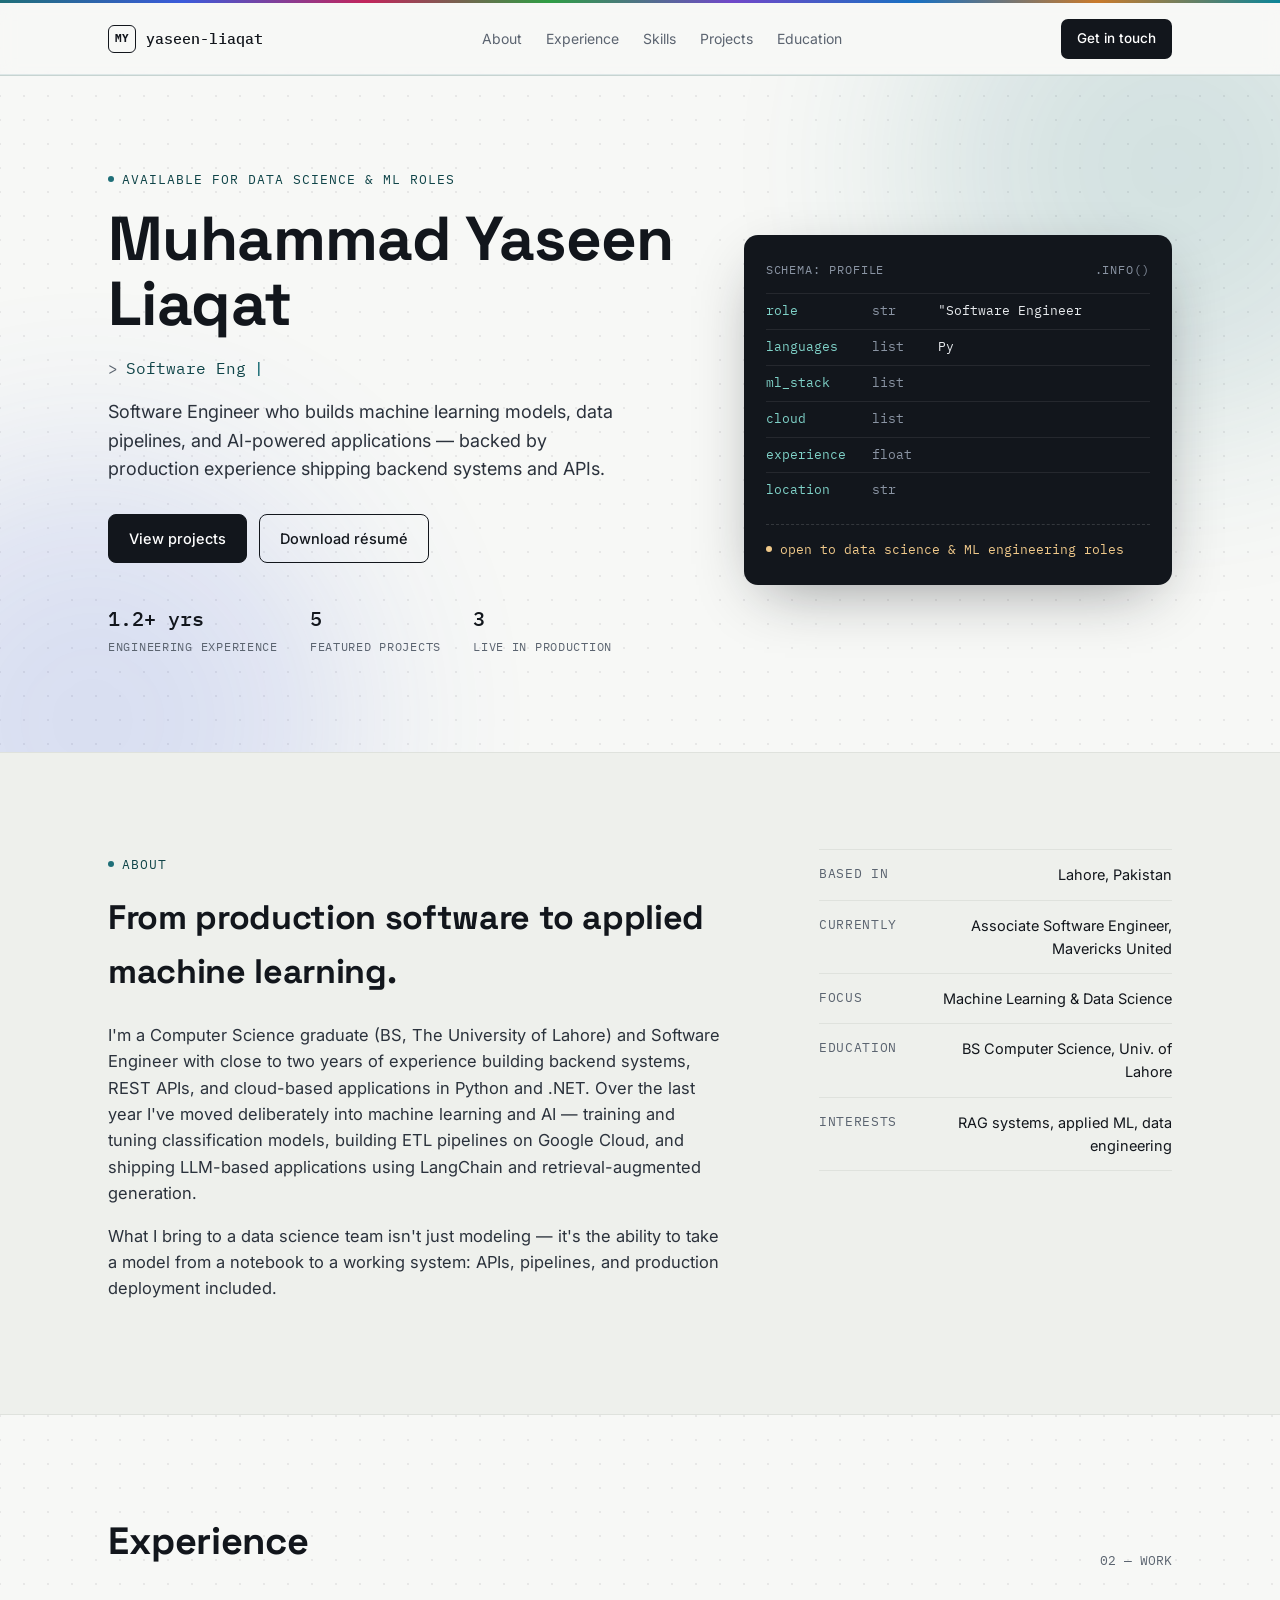
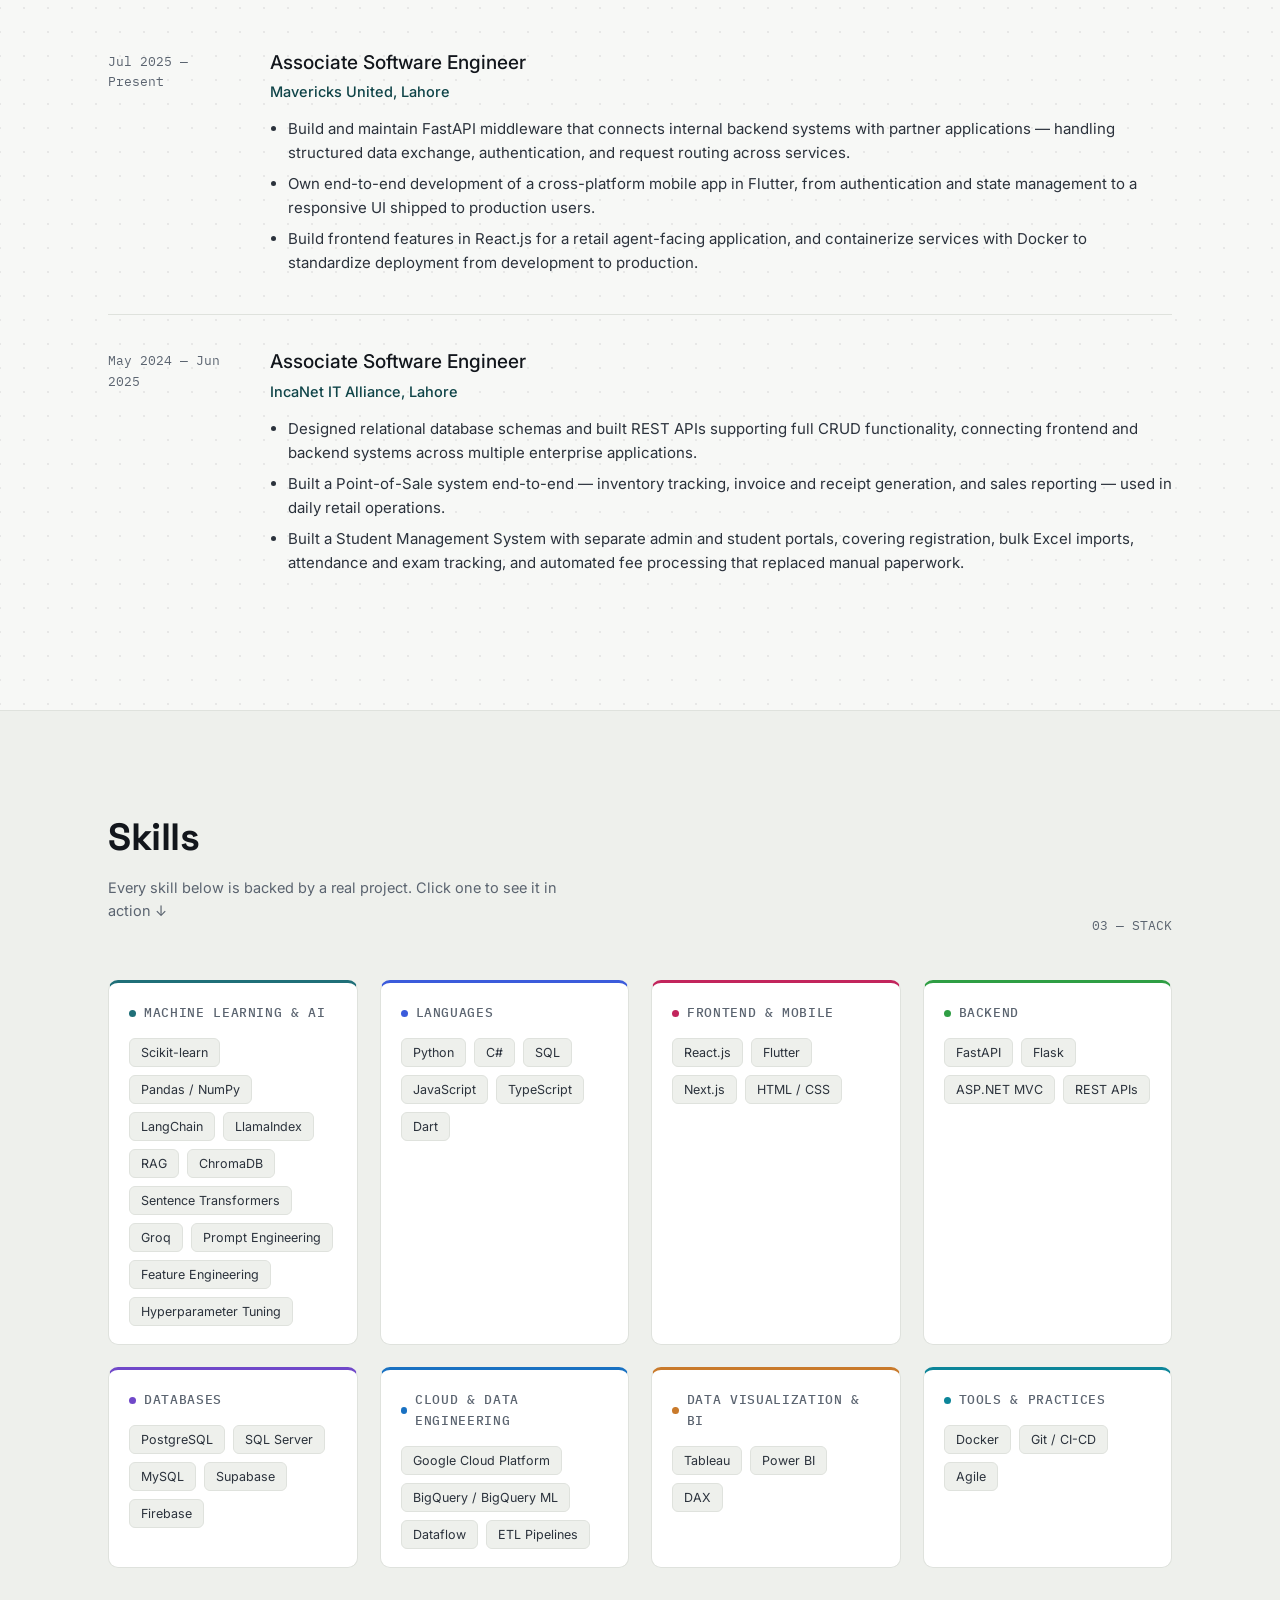
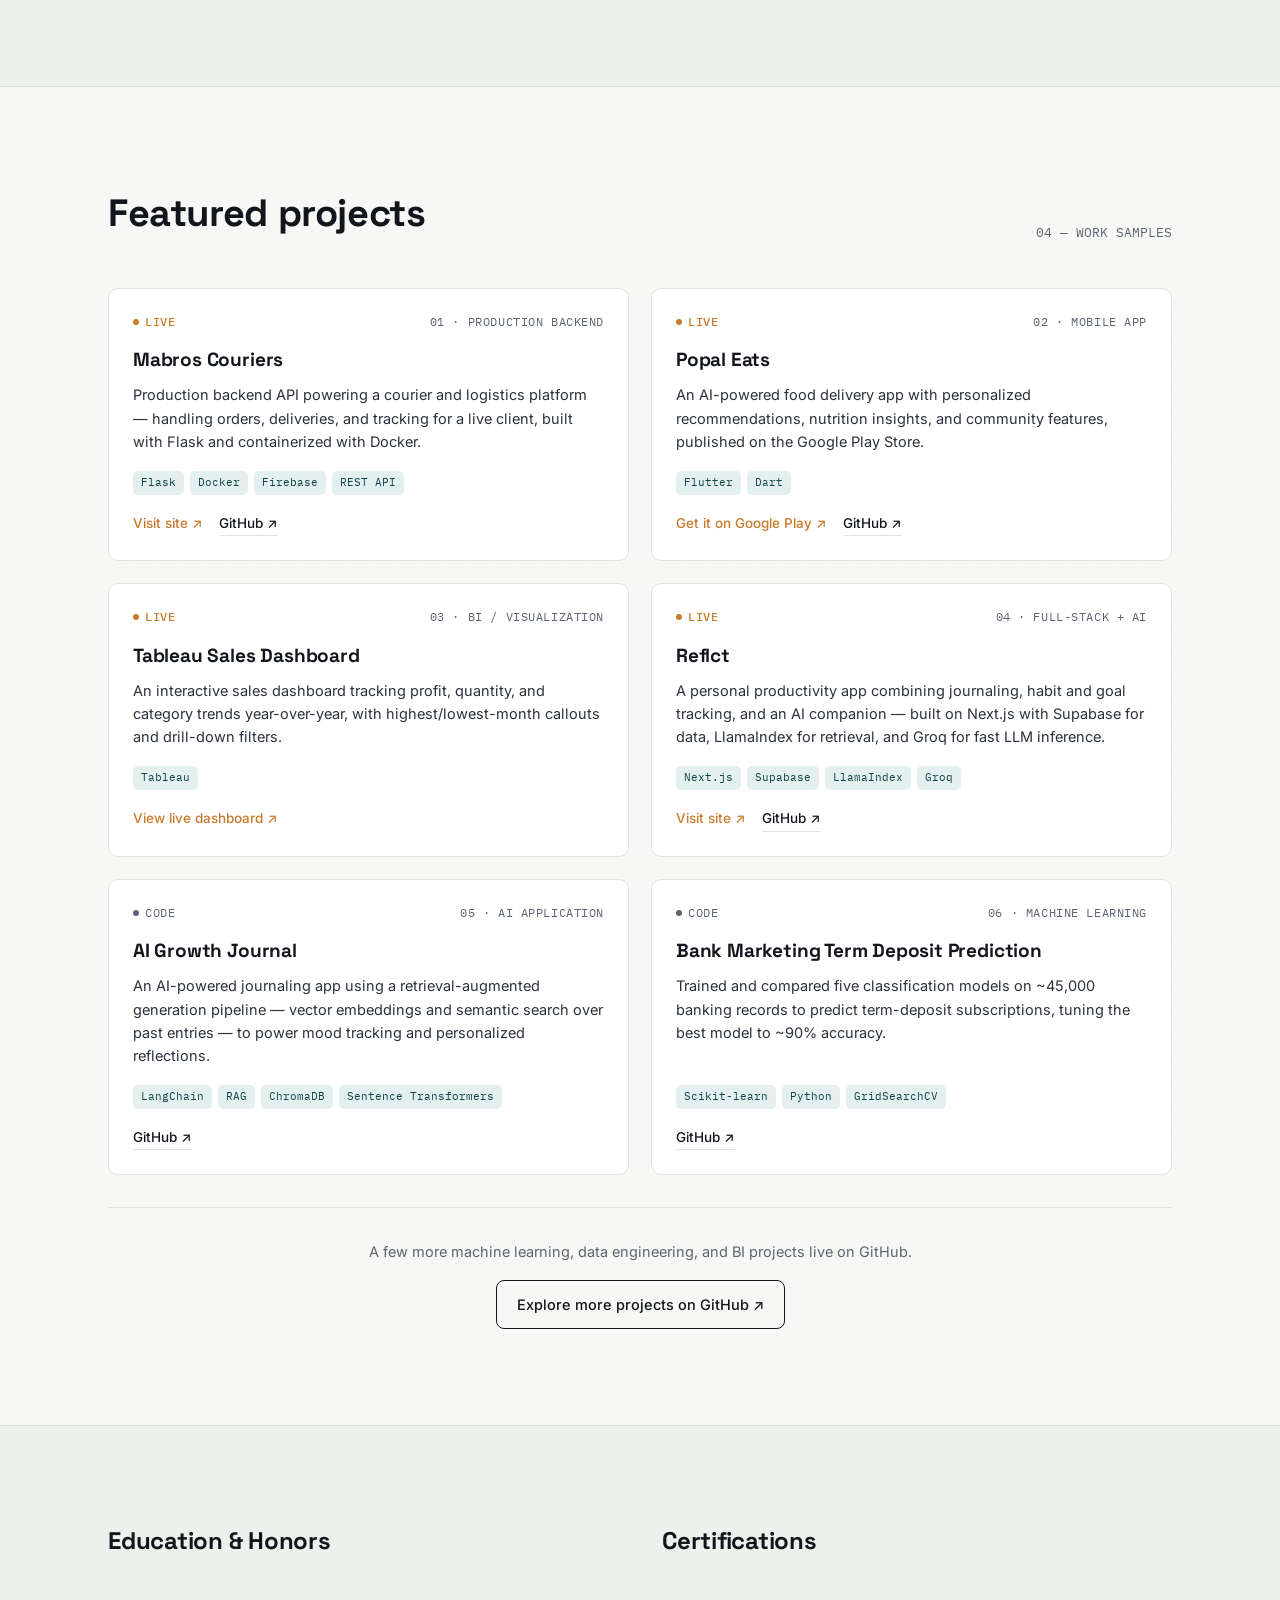
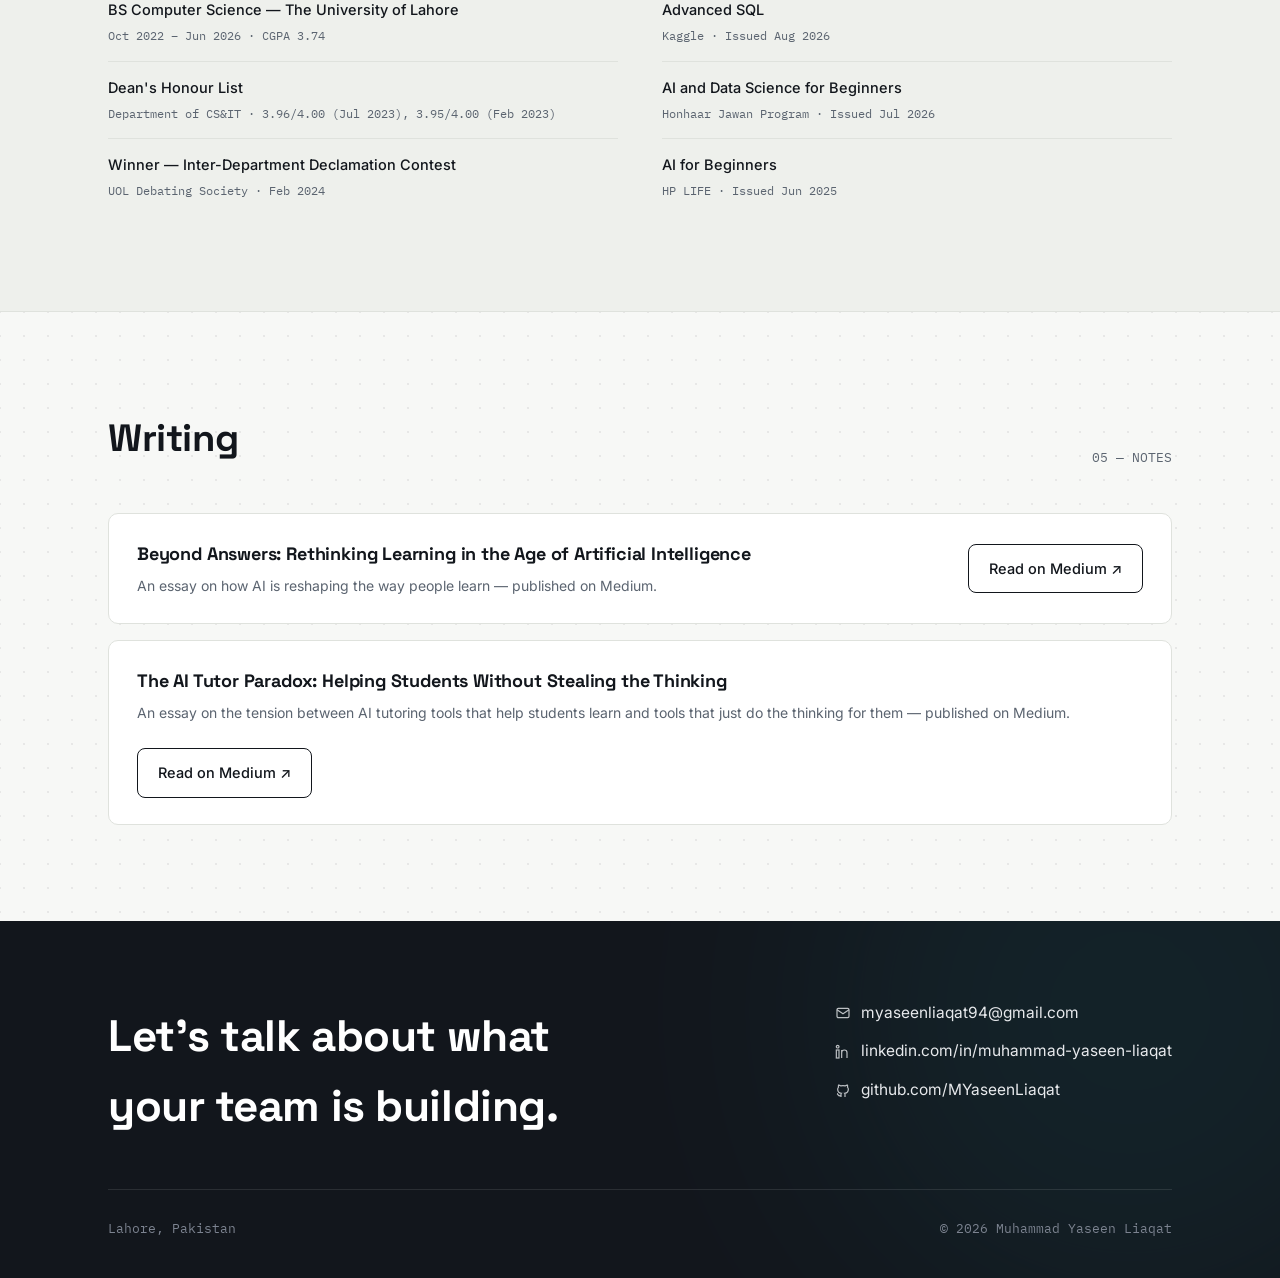
==== commit 97d30af6: "projects update" ====
--- a/index.html
+++ b/index.html
@@ -57,12 +57,12 @@
         <p class="lede">Software Engineer who builds machine learning models, data pipelines, and AI-powered applications — backed by production experience shipping backend systems and APIs.</p>
         <div class="hero-actions">
           <a href="#projects" class="btn btn-primary">View projects</a>
-          <a href="assets/Muhammad-Yaseen-Liaqat-Resume.pdf" class="btn btn-ghost" download>Download resume</a>
+          <a href="assets/Muhammad-Yaseen-Liaqat-Resume.pdf" class="btn btn-ghost" download>Download résumé</a>
         </div>
         <div class="stat-row">
           <div class="stat"><span class="num" data-count-to="1.5" data-decimals="1" data-suffix="+ yrs">0 yrs</span><span class="label">Engineering experience</span></div>
-          <div class="stat"><span class="num" data-count-to="10" data-decimals="0" data-suffix="">0</span><span class="label">Featured projects</span></div>
-          <div class="stat"><span class="num" data-count-to="3" data-decimals="0" data-suffix="">0</span><span class="label">Live in production</span></div>
+          <div class="stat"><span class="num" data-count-to="6" data-decimals="0" data-suffix="">0</span><span class="label">Featured projects</span></div>
+          <div class="stat"><span class="num" data-count-to="4" data-decimals="0" data-suffix="">0</span><span class="label">Live in production</span></div>
         </div>
       </div>
 
@@ -90,7 +90,7 @@
       </div>
       <ul class="fact-list reveal-right">
         <li><span class="k">Based in</span><span class="v">Lahore, Pakistan</span></li>
-        <li><span class="k">Currently</span><span class="v">Software Engineer, Mavericks United</span></li>
+        <li><span class="k">Currently</span><span class="v">Associate Software Engineer, Mavericks United</span></li>
         <li><span class="k">Focus</span><span class="v">Machine Learning &amp; Data Science</span></li>
         <li><span class="k">Education</span><span class="v">BS Computer Science, Univ. of Lahore</span></li>
         <li><span class="k">Interests</span><span class="v">RAG systems, applied ML, data engineering</span></li>
@@ -109,7 +109,7 @@
         <div class="tl-item reveal-left">
           <div class="tl-period mono">Jul 2025 — Present</div>
           <div>
-            <div class="tl-role">Software Engineer</div>
+            <div class="tl-role">Associate Software Engineer</div>
             <div class="tl-company">Mavericks United, Lahore</div>
             <ul class="tl-bullets">
               <li>Build and maintain FastAPI middleware that connects internal backend systems with partner applications — handling structured data exchange, authentication, and request routing across services.</li>
@@ -293,12 +293,13 @@
 
         <article class="project-card reveal-drop" data-stack="nextjs,supabase,javascript,groq,llamaindex">
           <div class="project-meta">
-            <span class="status-dot">Code</span><span>04 · Full-Stack + AI</span>
+            <span class="status-dot is-live">Live</span><span>04 · Full-Stack + AI</span>
           </div>
           <h3>Reflct</h3>
           <p>A personal productivity app combining journaling, habit and goal tracking, and an AI companion — built on Next.js with Supabase for data, LlamaIndex for retrieval, and Groq for fast LLM inference.</p>
           <div class="project-stack"><span>Next.js</span><span>Supabase</span><span>LlamaIndex</span><span>Groq</span></div>
           <div class="project-links">
+            <a href="https://reflct-app-ebon.vercel.app/" target="_blank" rel="noopener" class="is-live-link">Visit site ↗</a>
             <a href="https://github.com/MYaseenLiaqat/reflct-app" target="_blank" rel="noopener">GitHub ↗</a>
           </div>
         </article>
@@ -327,54 +328,11 @@
           </div>
         </article>
 
-        <article class="project-card reveal-drop" data-stack="bigquery,sql,gcp">
-          <div class="project-meta">
-            <span class="status-dot">Code</span><span>07 · ML on Cloud</span>
-          </div>
-          <h3>Chicago Taxi Analytics &amp; ML</h3>
-          <p>Built regression, classification, and forecasting models directly in BigQuery ML on Chicago's public taxi-trip data, evaluating performance with MAE, RMSE, and R².</p>
-          <div class="project-stack"><span>BigQuery ML</span><span>SQL</span><span>GCP</span></div>
-          <div class="project-links">
-            <a href="https://github.com/MYaseenLiaqat/chicago-taxi-bigquery-ml" target="_blank" rel="noopener">GitHub ↗</a>
-          </div>
-        </article>
-
-        <article class="project-card reveal-drop" data-stack="python,pandas-numpy">
-          <div class="project-meta">
-            <span class="status-dot">Code</span><span>08 · Data Analysis</span>
-          </div>
-          <h3>Telco Customer Churn Analysis</h3>
-          <p>Exploratory analysis of a telecom churn dataset to uncover retention drivers, with visualizations translating findings into business recommendations.</p>
-          <div class="project-stack"><span>Python</span><span>Pandas</span><span>EDA</span></div>
-          <div class="project-links">
-            <a href="https://github.com/MYaseenLiaqat/telco-customer-churn-analysis" target="_blank" rel="noopener">GitHub ↗</a>
-          </div>
-        </article>
-
-        <article class="project-card reveal-drop" data-stack="gcp,dataflow,etl-pipelines">
-          <div class="project-meta">
-            <span class="status-dot">Code</span><span>09 · Data Engineering</span>
-          </div>
-          <h3>GCP Dataflow ETL Pipeline</h3>
-          <p>A batch ETL pipeline moving data from Cloud Storage through Dataflow into BigQuery, using a JavaScript UDF for in-flight transformation.</p>
-          <div class="project-stack"><span>Dataflow</span><span>BigQuery</span><span>Cloud Storage</span></div>
-          <div class="project-links">
-            <a href="https://github.com/MYaseenLiaqat/gcp-dataflow-etl-pipeline" target="_blank" rel="noopener">GitHub ↗</a>
-          </div>
-        </article>
-
-        <article class="project-card reveal-drop" data-stack="power-bi,dax">
-          <div class="project-meta">
-            <span class="status-dot">Code</span><span>10 · BI / Visualization</span>
-          </div>
-          <h3>Power BI Sales Dashboard</h3>
-          <p>An interactive sales dashboard with filters and slicers for tracking profit, quantity, and category trends across customers and payment types.</p>
-          <div class="project-stack"><span>Power BI</span><span>DAX</span></div>
-          <div class="project-links">
-            <a href="https://github.com/MYaseenLiaqat/Power-BI-Sales-Dashboard" target="_blank" rel="noopener">GitHub ↗</a>
-          </div>
-        </article>
-
+      </div>
+
+      <div class="explore-more reveal">
+        <p>A few more machine learning, data engineering, and BI projects live on GitHub.</p>
+        <a href="https://github.com/MYaseenLiaqat?tab=repositories" target="_blank" rel="noopener" class="btn btn-ghost">Explore more projects on GitHub ↗</a>
       </div>
     </div>
   </section>
@@ -434,6 +392,14 @@
         <div>
           <h3>Beyond Answers: Rethinking Learning in the Age of Artificial Intelligence</h3>
           <p>An essay on how AI is reshaping the way people learn — published on Medium.</p>
+        </div>
+        <span class="btn btn-ghost" style="pointer-events:none;">Read on Medium ↗</span>
+      </a>
+
+      <a class="write-card reveal-zoom" href="https://medium.com/@yaseenliaqat96/the-ai-tutor-paradox-helping-students-without-stealing-the-thinking-24695d2f7bd6" target="_blank" rel="noopener" style="margin-top: 16px;">
+        <div>
+          <h3>The AI Tutor Paradox: Helping Students Without Stealing the Thinking</h3>
+          <p>An essay on the tension between AI tutoring tools that help students learn and tools that just do the thinking for them — published on Medium.</p>
         </div>
         <span class="btn btn-ghost" style="pointer-events:none;">Read on Medium ↗</span>
       </a>
--- a/styles.css
+++ b/styles.css
@@ -542,6 +542,18 @@
 .project-links a.is-live-link{ color: var(--warm); border-color: transparent; }
 .project-links a.is-live-link:hover{ border-color: var(--warm); }
 
+.explore-more{
+  text-align: center;
+  margin-top: 32px;
+  padding-top: 32px;
+  border-top: 1px solid var(--line);
+}
+.explore-more p{
+  color: var(--muted);
+  font-size: 14.5px;
+  margin: 0 0 16px;
+}
+
 /* =========================================================
    Education / Certs
    ========================================================= */
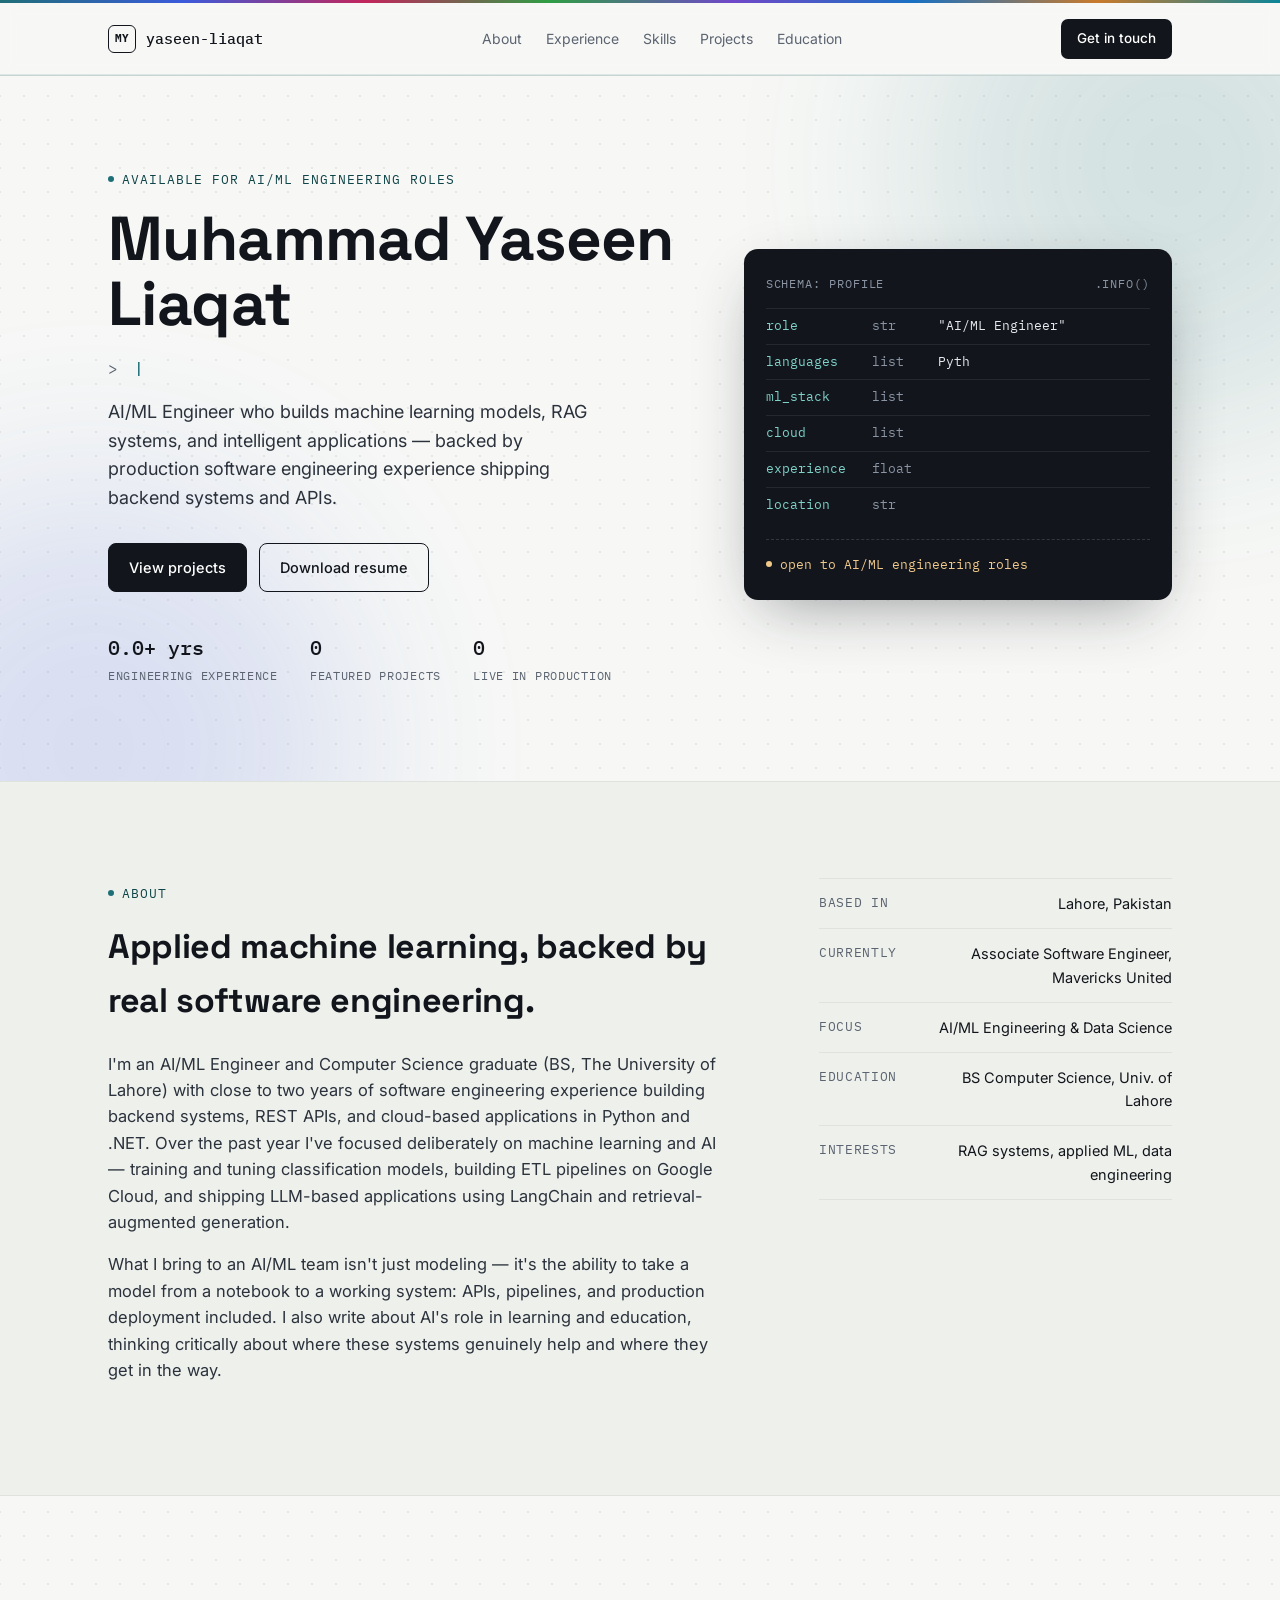
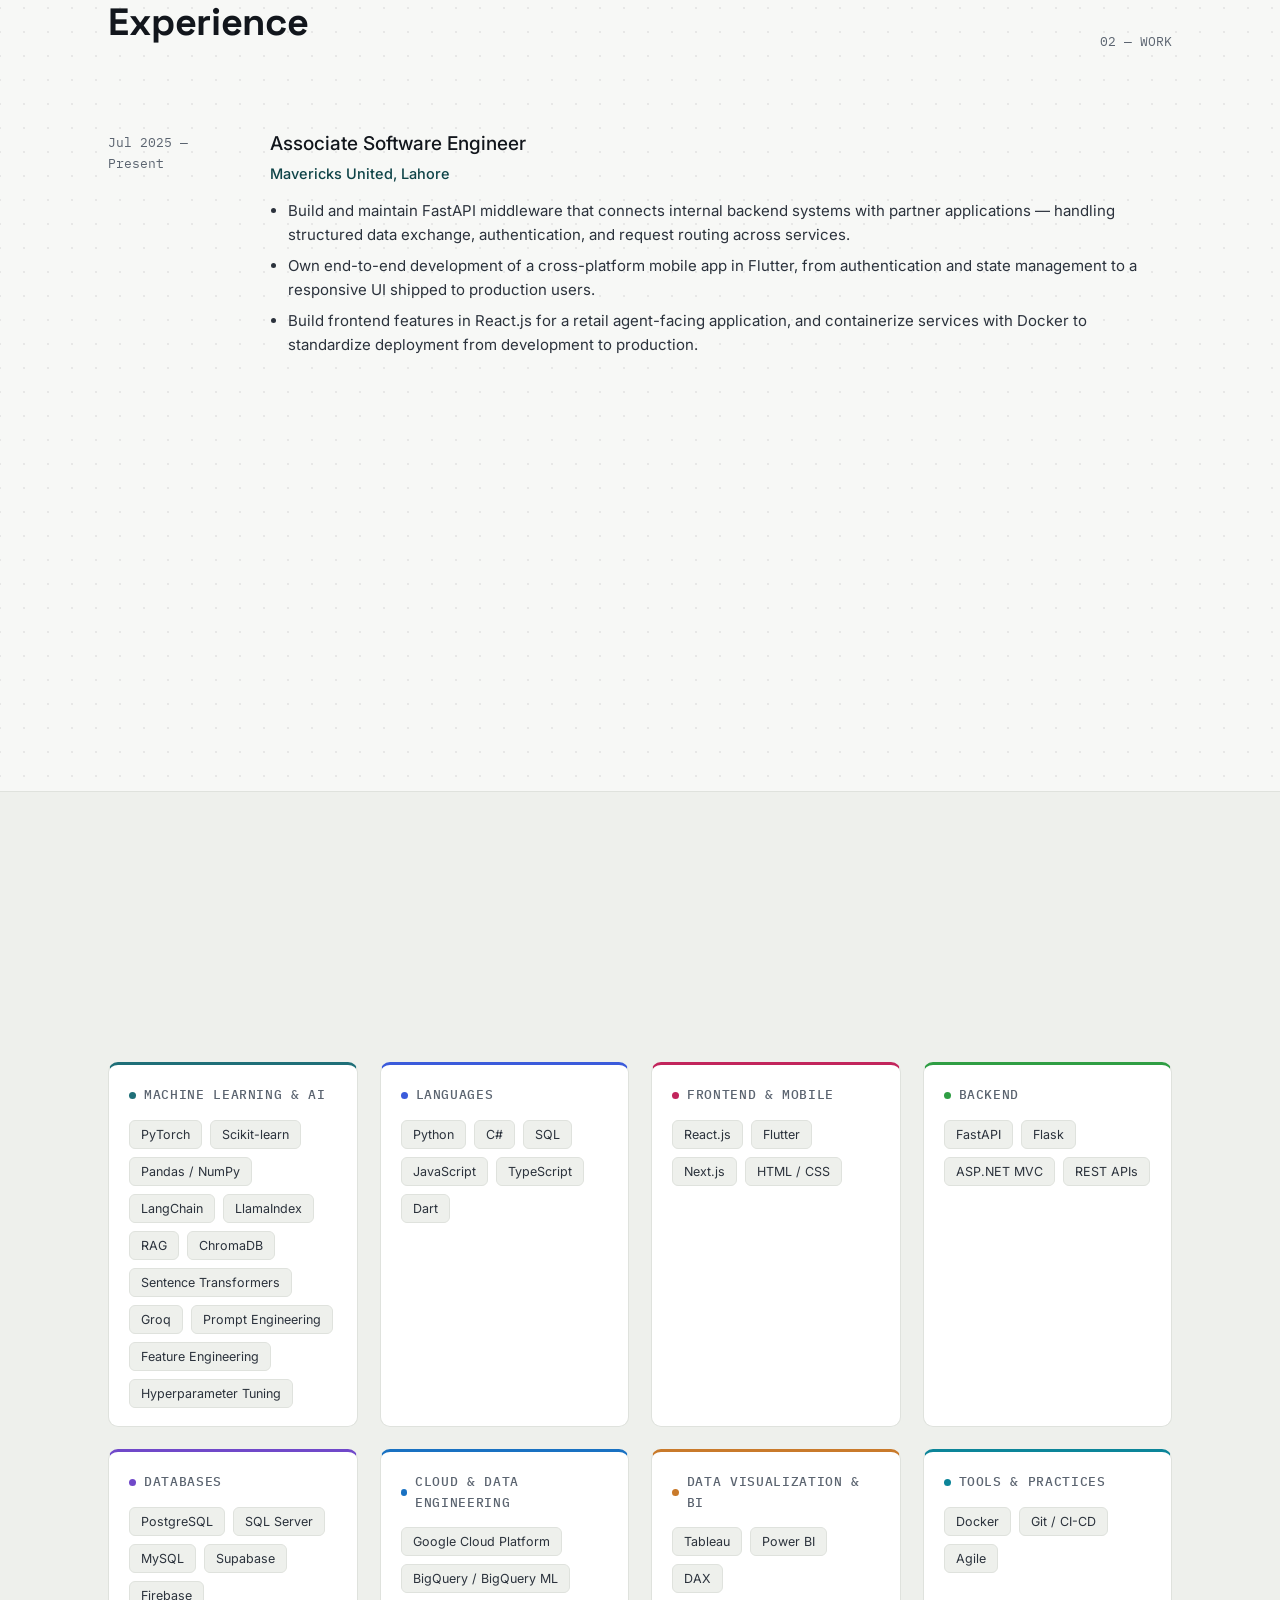
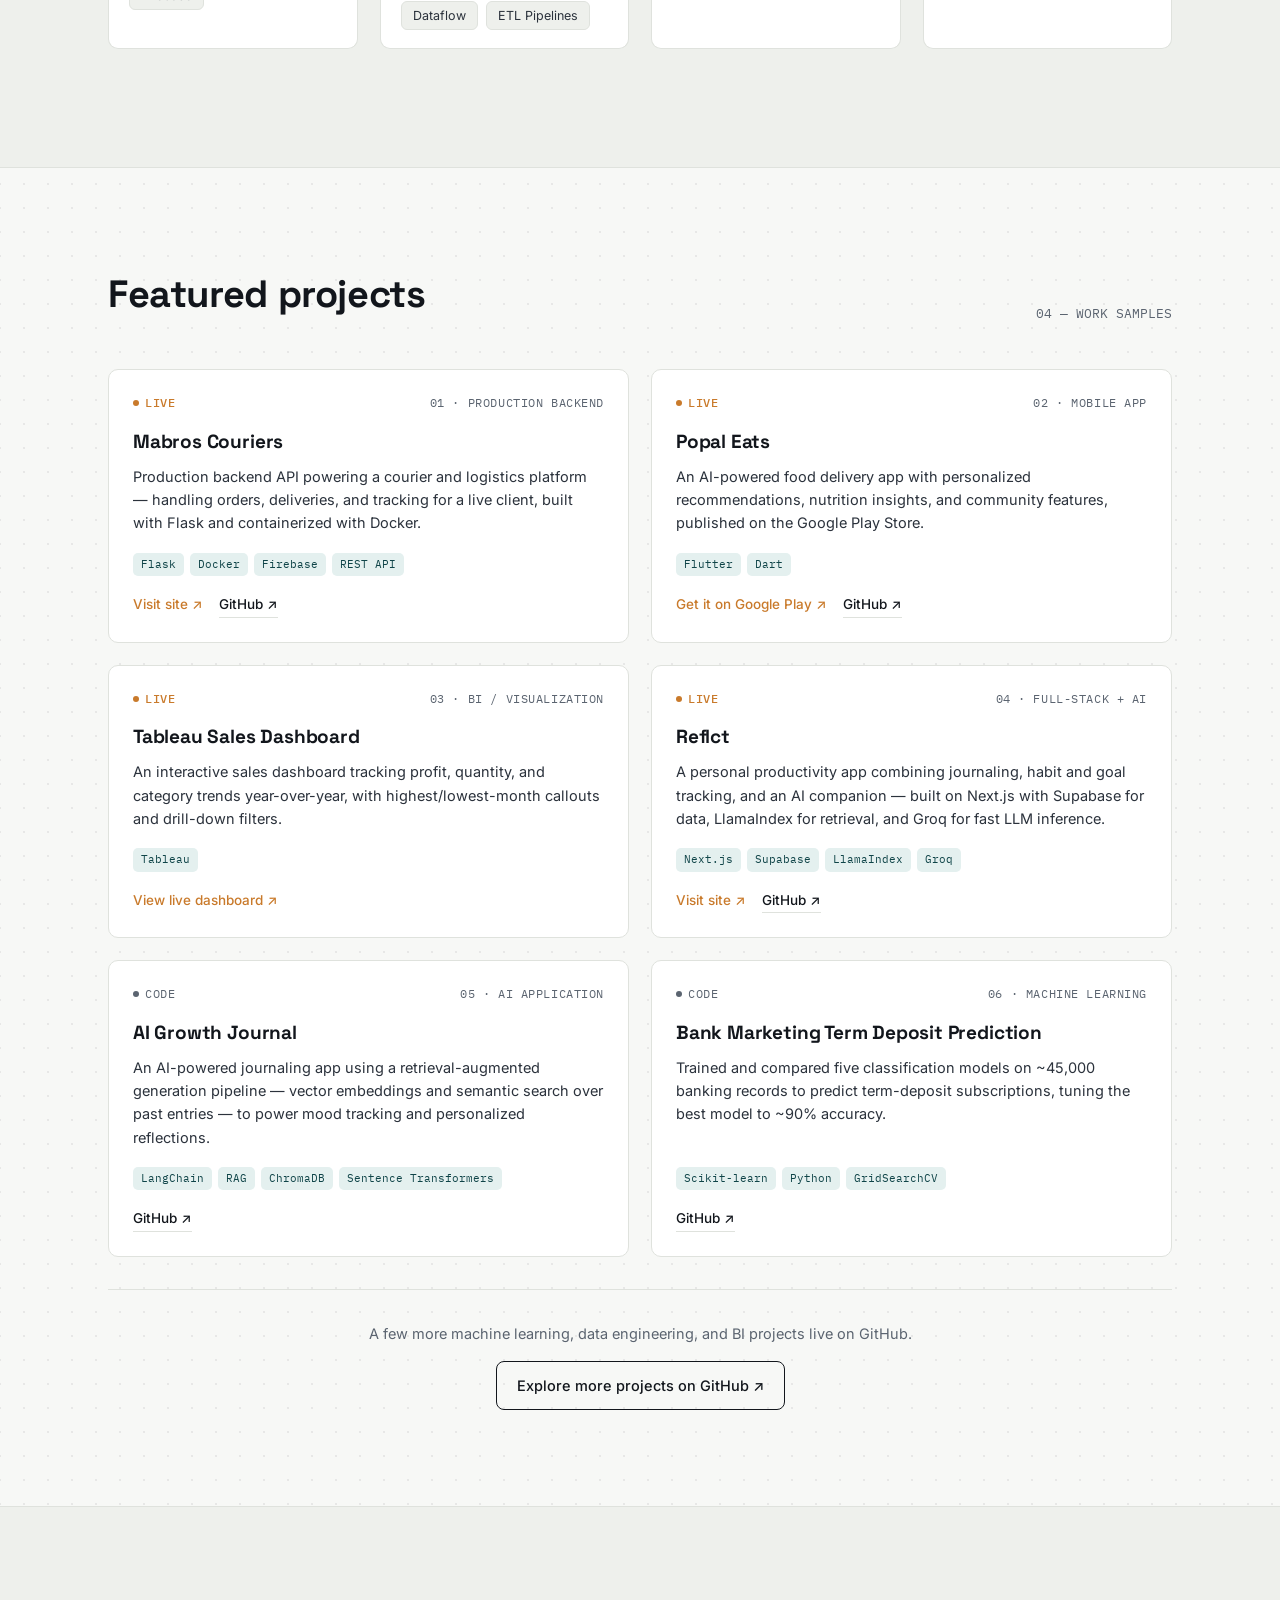
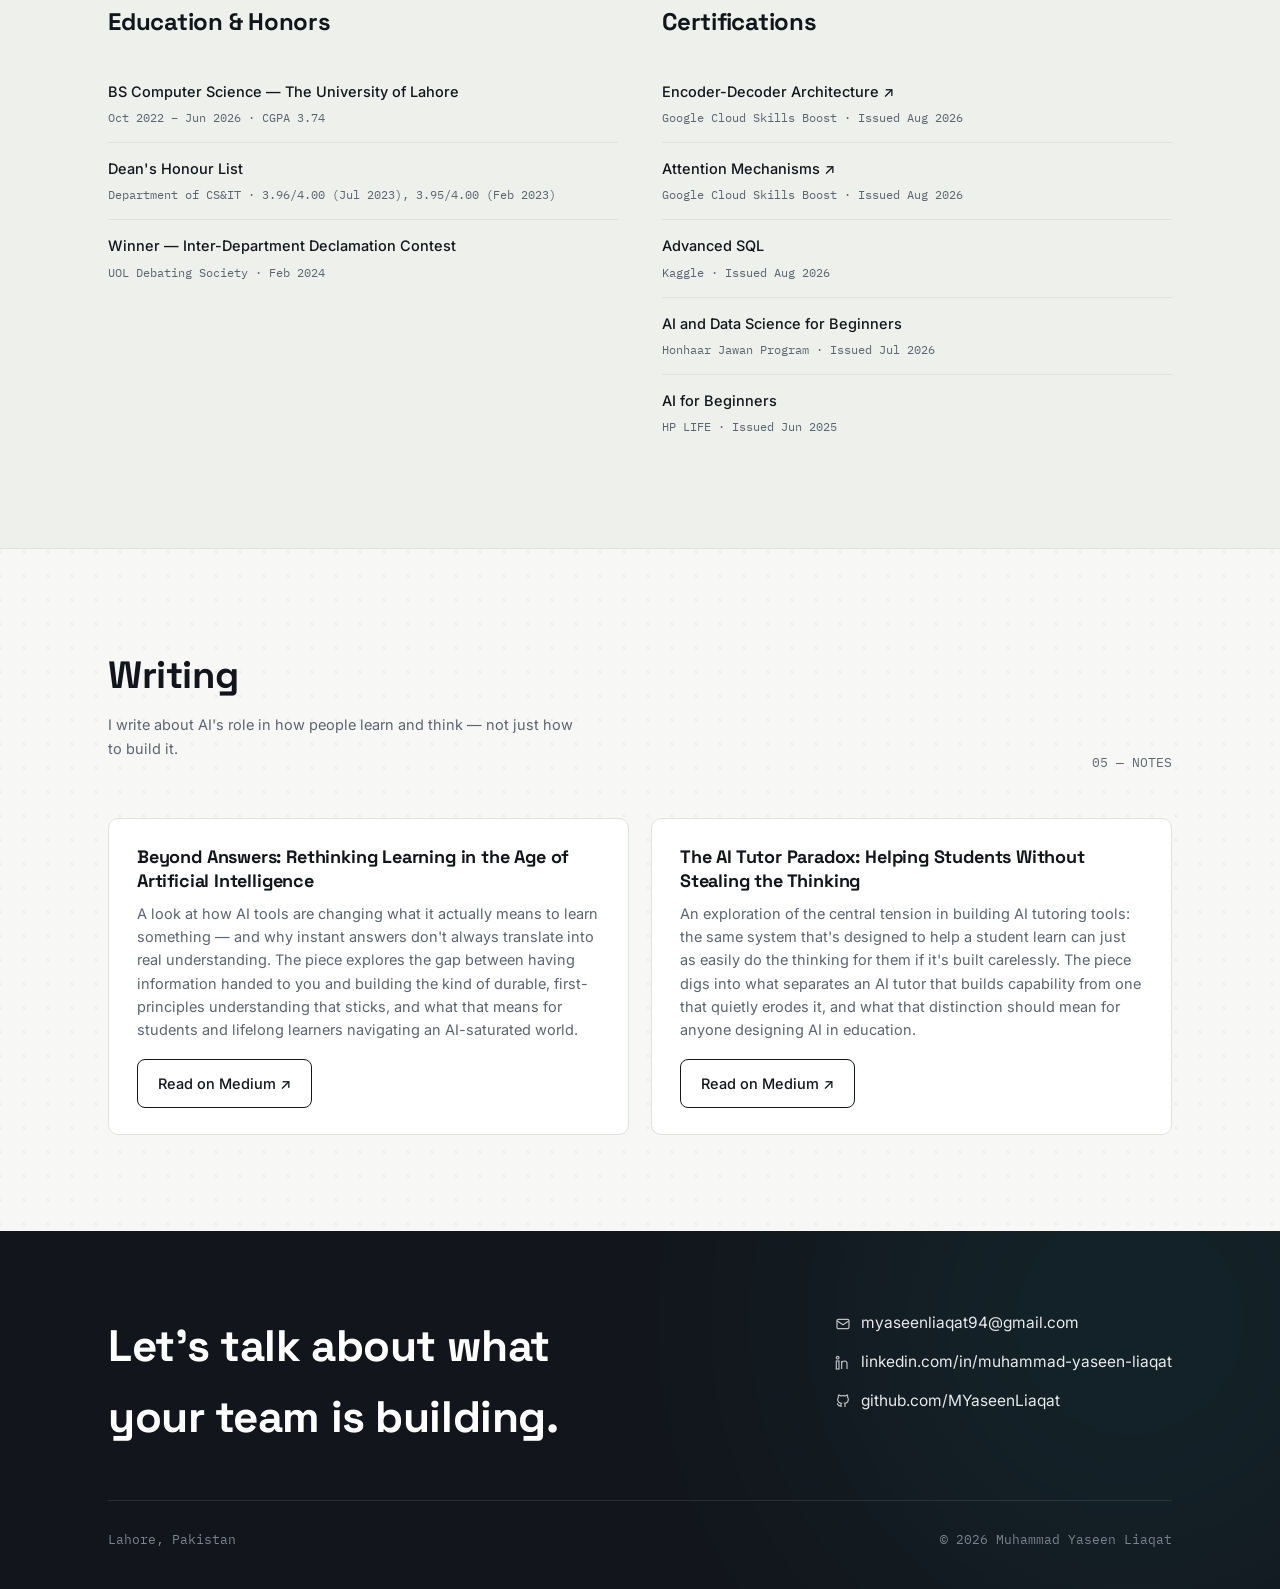
==== commit 54ece054: "rewrote intro" ====
--- a/index.html
+++ b/index.html
@@ -3,11 +3,11 @@
 <head>
 <meta charset="UTF-8">
 <meta name="viewport" content="width=device-width, initial-scale=1.0">
-<title>Muhammad Yaseen Liaqat — Software Engineer, AI & Data Science</title>
-<meta name="description" content="Portfolio of Muhammad Yaseen Liaqat — Software Engineer building machine learning, data engineering, and AI-powered applications.">
-
-<meta property="og:title" content="Muhammad Yaseen Liaqat — Software Engineer, AI & Data Science">
-<meta property="og:description" content="Machine learning, data engineering, and AI-application projects — built on a foundation of production software engineering.">
+<title>Muhammad Yaseen Liaqat — AI/ML Engineer & Data Scientist</title>
+<meta name="description" content="Portfolio of Muhammad Yaseen Liaqat — AI/ML Engineer building machine learning models, RAG systems, and AI-powered applications.">
+
+<meta property="og:title" content="Muhammad Yaseen Liaqat — AI/ML Engineer & Data Scientist">
+<meta property="og:description" content="Machine learning, RAG systems, and AI-powered applications — built on a foundation of production software engineering.">
 <meta property="og:type" content="website">
 
 <link rel="preconnect" href="https://fonts.googleapis.com">
@@ -48,16 +48,16 @@
     <div class="hero-blob hero-blob-b" data-parallax="-0.08"></div>
     <div class="wrap hero-grid">
       <div class="reveal-left">
-        <span class="eyebrow">Available for data science &amp; ML roles</span>
+        <span class="eyebrow">Available for AI/ML engineering roles</span>
         <h1>Muhammad Yaseen<br>Liaqat</h1>
         <div class="role-rotator mono" id="role-rotator" aria-live="polite">
           <span class="role-rotator-prefix">&gt;</span>
           <span id="role-rotator-text"></span><span class="role-rotator-cursor">|</span>
         </div>
-        <p class="lede">Software Engineer who builds machine learning models, data pipelines, and AI-powered applications — backed by production experience shipping backend systems and APIs.</p>
+        <p class="lede">AI/ML Engineer who builds machine learning models, RAG systems, and intelligent applications — backed by production software engineering experience shipping backend systems and APIs.</p>
         <div class="hero-actions">
           <a href="#projects" class="btn btn-primary">View projects</a>
-          <a href="assets/Muhammad-Yaseen-Liaqat-Resume.pdf" class="btn btn-ghost" download>Download résumé</a>
+          <a href="assets/Muhammad-Yaseen-Liaqat-Resume.pdf" class="btn btn-ghost" download>Download resume</a>
         </div>
         <div class="stat-row">
           <div class="stat"><span class="num" data-count-to="1.5" data-decimals="1" data-suffix="+ yrs">0 yrs</span><span class="label">Engineering experience</span></div>
@@ -68,13 +68,13 @@
 
       <div class="schema-card reveal-right" id="schema-card">
         <div class="schema-title"><span>schema: profile</span><span>.info()</span></div>
-        <div class="schema-row"><span class="schema-key">role</span><span class="schema-type">str</span><span class="schema-val">"Software Engineer — AI/ML"</span></div>
+        <div class="schema-row"><span class="schema-key">role</span><span class="schema-type">str</span><span class="schema-val">"AI/ML Engineer"</span></div>
         <div class="schema-row"><span class="schema-key">languages</span><span class="schema-type">list</span><span class="schema-val">Python · C# · SQL · JS/TS</span></div>
-        <div class="schema-row"><span class="schema-key">ml_stack</span><span class="schema-type">list</span><span class="schema-val">Scikit-learn · LangChain · Pandas</span></div>
+        <div class="schema-row"><span class="schema-key">ml_stack</span><span class="schema-type">list</span><span class="schema-val">PyTorch · Scikit-learn · LangChain</span></div>
         <div class="schema-row"><span class="schema-key">cloud</span><span class="schema-type">list</span><span class="schema-val">GCP · BigQuery · Docker</span></div>
         <div class="schema-row"><span class="schema-key">experience</span><span class="schema-type">float</span><span class="schema-val">1.5&nbsp;&nbsp;# years</span></div>
         <div class="schema-row"><span class="schema-key">location</span><span class="schema-type">str</span><span class="schema-val">"Lahore, Pakistan"</span></div>
-        <div class="schema-status">open to data science &amp; ML engineering roles</div>
+        <div class="schema-status">open to AI/ML engineering roles</div>
       </div>
     </div>
   </section>
@@ -84,14 +84,14 @@
     <div class="wrap about-grid">
       <div class="reveal-left">
         <span class="eyebrow">About</span>
-        <h2 style="margin-top:16px; margin-bottom:22px; font-size:clamp(26px,3vw,34px);">From production software to applied machine learning.</h2>
-        <p>I'm a Computer Science graduate (BS, The University of Lahore) and Software Engineer with close to two years of experience building backend systems, REST APIs, and cloud-based applications in Python and .NET. Over the last year I've moved deliberately into machine learning and AI — training and tuning classification models, building ETL pipelines on Google Cloud, and shipping LLM-based applications using LangChain and retrieval-augmented generation.</p>
-        <p>What I bring to a data science team isn't just modeling — it's the ability to take a model from a notebook to a working system: APIs, pipelines, and production deployment included.</p>
+        <h2 style="margin-top:16px; margin-bottom:22px; font-size:clamp(26px,3vw,34px);">Applied machine learning, backed by real software engineering.</h2>
+        <p>I'm an AI/ML Engineer and Computer Science graduate (BS, The University of Lahore) with close to two years of software engineering experience building backend systems, REST APIs, and cloud-based applications in Python and .NET. Over the past year I've focused deliberately on machine learning and AI — training and tuning classification models, building ETL pipelines on Google Cloud, and shipping LLM-based applications using LangChain and retrieval-augmented generation.</p>
+        <p>What I bring to an AI/ML team isn't just modeling — it's the ability to take a model from a notebook to a working system: APIs, pipelines, and production deployment included. I also write about AI's role in learning and education, thinking critically about where these systems genuinely help and where they get in the way.</p>
       </div>
       <ul class="fact-list reveal-right">
         <li><span class="k">Based in</span><span class="v">Lahore, Pakistan</span></li>
         <li><span class="k">Currently</span><span class="v">Associate Software Engineer, Mavericks United</span></li>
-        <li><span class="k">Focus</span><span class="v">Machine Learning &amp; Data Science</span></li>
+        <li><span class="k">Focus</span><span class="v">AI/ML Engineering &amp; Data Science</span></li>
         <li><span class="k">Education</span><span class="v">BS Computer Science, Univ. of Lahore</span></li>
         <li><span class="k">Interests</span><span class="v">RAG systems, applied ML, data engineering</span></li>
       </ul>
@@ -149,6 +149,7 @@
         <div class="skill-group reveal-zoom" data-cat="ml">
           <h3>Machine Learning &amp; AI</h3>
           <div class="chip-row">
+            <button class="chip" data-skill="pytorch">PyTorch</button>
             <button class="chip" data-skill="scikit-learn">Scikit-learn</button>
             <button class="chip" data-skill="pandas-numpy">Pandas / NumPy</button>
             <button class="chip" data-skill="langchain">LangChain</button>
@@ -365,6 +366,14 @@
         </div>
         <ul class="cert-list">
           <li>
+            <a class="cert-name" href="https://www.skills.google/public_profiles/afa3888d-4cf0-4e4f-a32e-a537a7b41615/badges/27011740" target="_blank" rel="noopener">Encoder-Decoder Architecture ↗</a>
+            <span class="cert-meta">Google Cloud Skills Boost · Issued Aug 2026</span>
+          </li>
+          <li>
+            <a class="cert-name" href="https://www.skills.google/public_profiles/afa3888d-4cf0-4e4f-a32e-a537a7b41615/badges/27009839" target="_blank" rel="noopener">Attention Mechanisms ↗</a>
+            <span class="cert-meta">Google Cloud Skills Boost · Issued Aug 2026</span>
+          </li>
+          <li>
             <span class="cert-name">Advanced SQL</span>
             <span class="cert-meta">Kaggle · Issued Aug 2026</span>
           </li>
@@ -385,24 +394,29 @@
   <section id="writing">
     <div class="wrap">
       <div class="section-head reveal">
-        <h2>Writing</h2>
+        <div>
+          <h2>Writing</h2>
+          <p class="section-sub">I write about AI's role in how people learn and think — not just how to build it.</p>
+        </div>
         <span class="section-index mono">05 — NOTES</span>
       </div>
-      <a class="write-card reveal-zoom" href="https://medium.com/@yaseenliaqat96/beyond-answers-rethinking-learning-in-the-age-of-artificial-intelligence-31289c2e0f90" target="_blank" rel="noopener">
-        <div>
-          <h3>Beyond Answers: Rethinking Learning in the Age of Artificial Intelligence</h3>
-          <p>An essay on how AI is reshaping the way people learn — published on Medium.</p>
-        </div>
-        <span class="btn btn-ghost" style="pointer-events:none;">Read on Medium ↗</span>
-      </a>
-
-      <a class="write-card reveal-zoom" href="https://medium.com/@yaseenliaqat96/the-ai-tutor-paradox-helping-students-without-stealing-the-thinking-24695d2f7bd6" target="_blank" rel="noopener" style="margin-top: 16px;">
-        <div>
-          <h3>The AI Tutor Paradox: Helping Students Without Stealing the Thinking</h3>
-          <p>An essay on the tension between AI tutoring tools that help students learn and tools that just do the thinking for them — published on Medium.</p>
-        </div>
-        <span class="btn btn-ghost" style="pointer-events:none;">Read on Medium ↗</span>
-      </a>
+      <div class="write-grid">
+        <a class="write-card reveal-zoom" href="https://medium.com/@yaseenliaqat96/beyond-answers-rethinking-learning-in-the-age-of-artificial-intelligence-31289c2e0f90" target="_blank" rel="noopener">
+          <div>
+            <h3>Beyond Answers: Rethinking Learning in the Age of Artificial Intelligence</h3>
+            <p>A look at how AI tools are changing what it actually means to learn something — and why instant answers don't always translate into real understanding. The piece explores the gap between having information handed to you and building the kind of durable, first-principles understanding that sticks, and what that means for students and lifelong learners navigating an AI-saturated world.</p>
+          </div>
+          <span class="btn btn-ghost" style="pointer-events:none;">Read on Medium ↗</span>
+        </a>
+
+        <a class="write-card reveal-zoom" href="https://medium.com/@yaseenliaqat96/the-ai-tutor-paradox-helping-students-without-stealing-the-thinking-24695d2f7bd6" target="_blank" rel="noopener">
+          <div>
+            <h3>The AI Tutor Paradox: Helping Students Without Stealing the Thinking</h3>
+            <p>An exploration of the central tension in building AI tutoring tools: the same system that's designed to help a student learn can just as easily do the thinking for them if it's built carelessly. The piece digs into what separates an AI tutor that builds capability from one that quietly erodes it, and what that distinction should mean for anyone designing AI in education.</p>
+          </div>
+          <span class="btn btn-ghost" style="pointer-events:none;">Read on Medium ↗</span>
+        </a>
+      </div>
     </div>
   </section>
 
--- a/styles.css
+++ b/styles.css
@@ -569,21 +569,35 @@
 }
 .cert-list li:first-child, .honor-list li:first-child{ border-top: none; }
 .cert-list .cert-name, .honor-list .honor-name{ color: var(--ink); font-weight: 500; display: block; margin-bottom: 2px; }
+a.cert-name{ transition: color 0.15s ease; }
+a.cert-name:hover{ color: var(--accent-ink); text-decoration: underline; }
 .cert-meta{ font-family: var(--font-mono); font-size: 12px; color: var(--muted); }
 
 /* =========================================================
    Writing
    ========================================================= */
+.write-grid{
+  display: grid;
+  grid-template-columns: repeat(2, 1fr);
+  gap: 22px;
+  align-items: stretch;
+}
 .write-card{
-  display: flex; justify-content: space-between; align-items: center;
-  gap: 24px; flex-wrap: wrap;
+  display: flex; flex-direction: column;
+  gap: 18px;
   background: var(--card); border: 1px solid var(--line);
   border-radius: var(--radius); padding: 26px 28px;
-  transition: border-color 0.18s ease, transform 0.18s ease;
-}
-.write-card:hover{ border-color: #c8cdc4; transform: translateY(-2px); }
-.write-card h3{ font-size: 18px; margin-bottom: 6px; }
-.write-card p{ color: var(--muted); font-size: 14px; margin: 0; }
+  transition: border-color 0.18s ease, transform 0.18s ease, box-shadow 0.18s ease;
+  height: 100%;
+}
+.write-card:hover{ border-color: #c8cdc4; transform: translateY(-2px); box-shadow: 0 16px 32px -20px rgba(18,22,28,0.22); }
+.write-card h3{ font-size: 18px; margin-bottom: 10px; line-height: 1.3; }
+.write-card p{ color: var(--muted); font-size: 14.5px; line-height: 1.6; margin: 0; }
+.write-card .btn{ align-self: flex-start; margin-top: auto; }
+
+@media (max-width: 860px){
+  .write-grid{ grid-template-columns: 1fr; }
+}
 
 /* =========================================================
    Contact / Footer
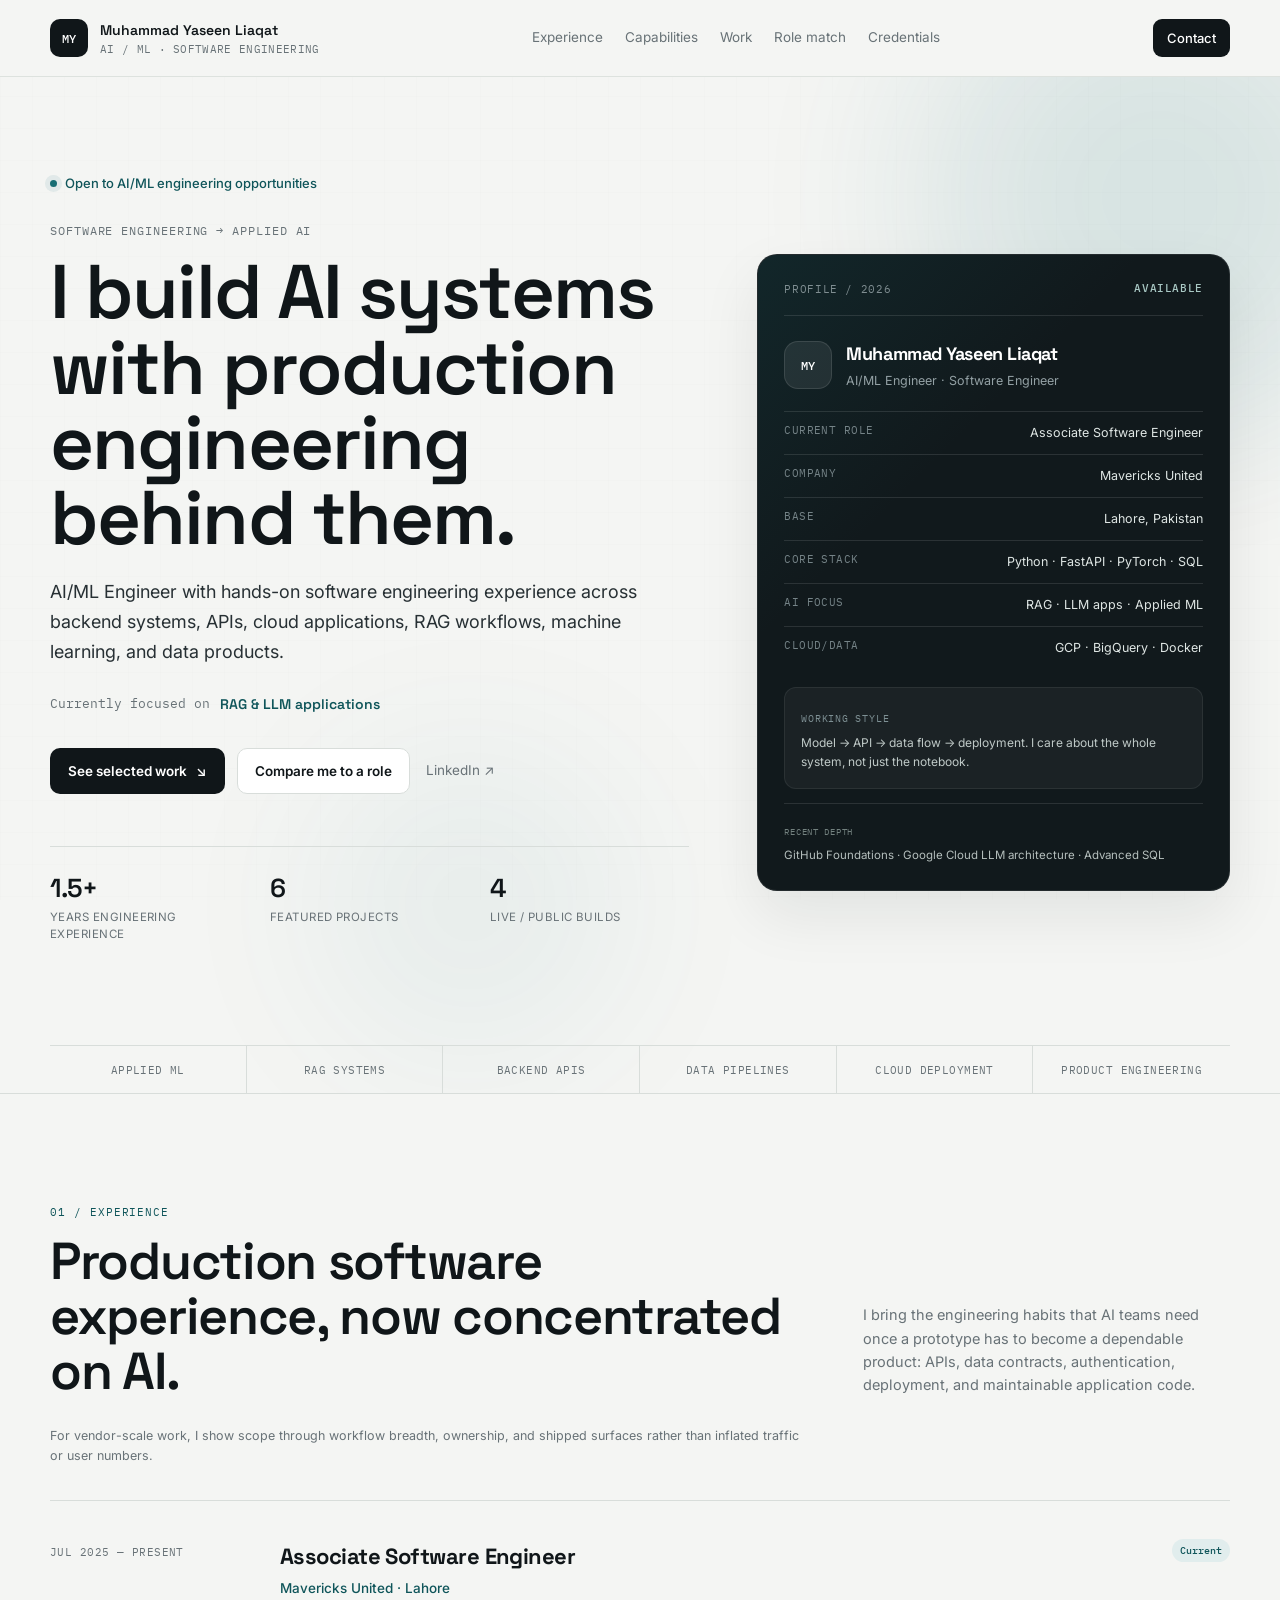
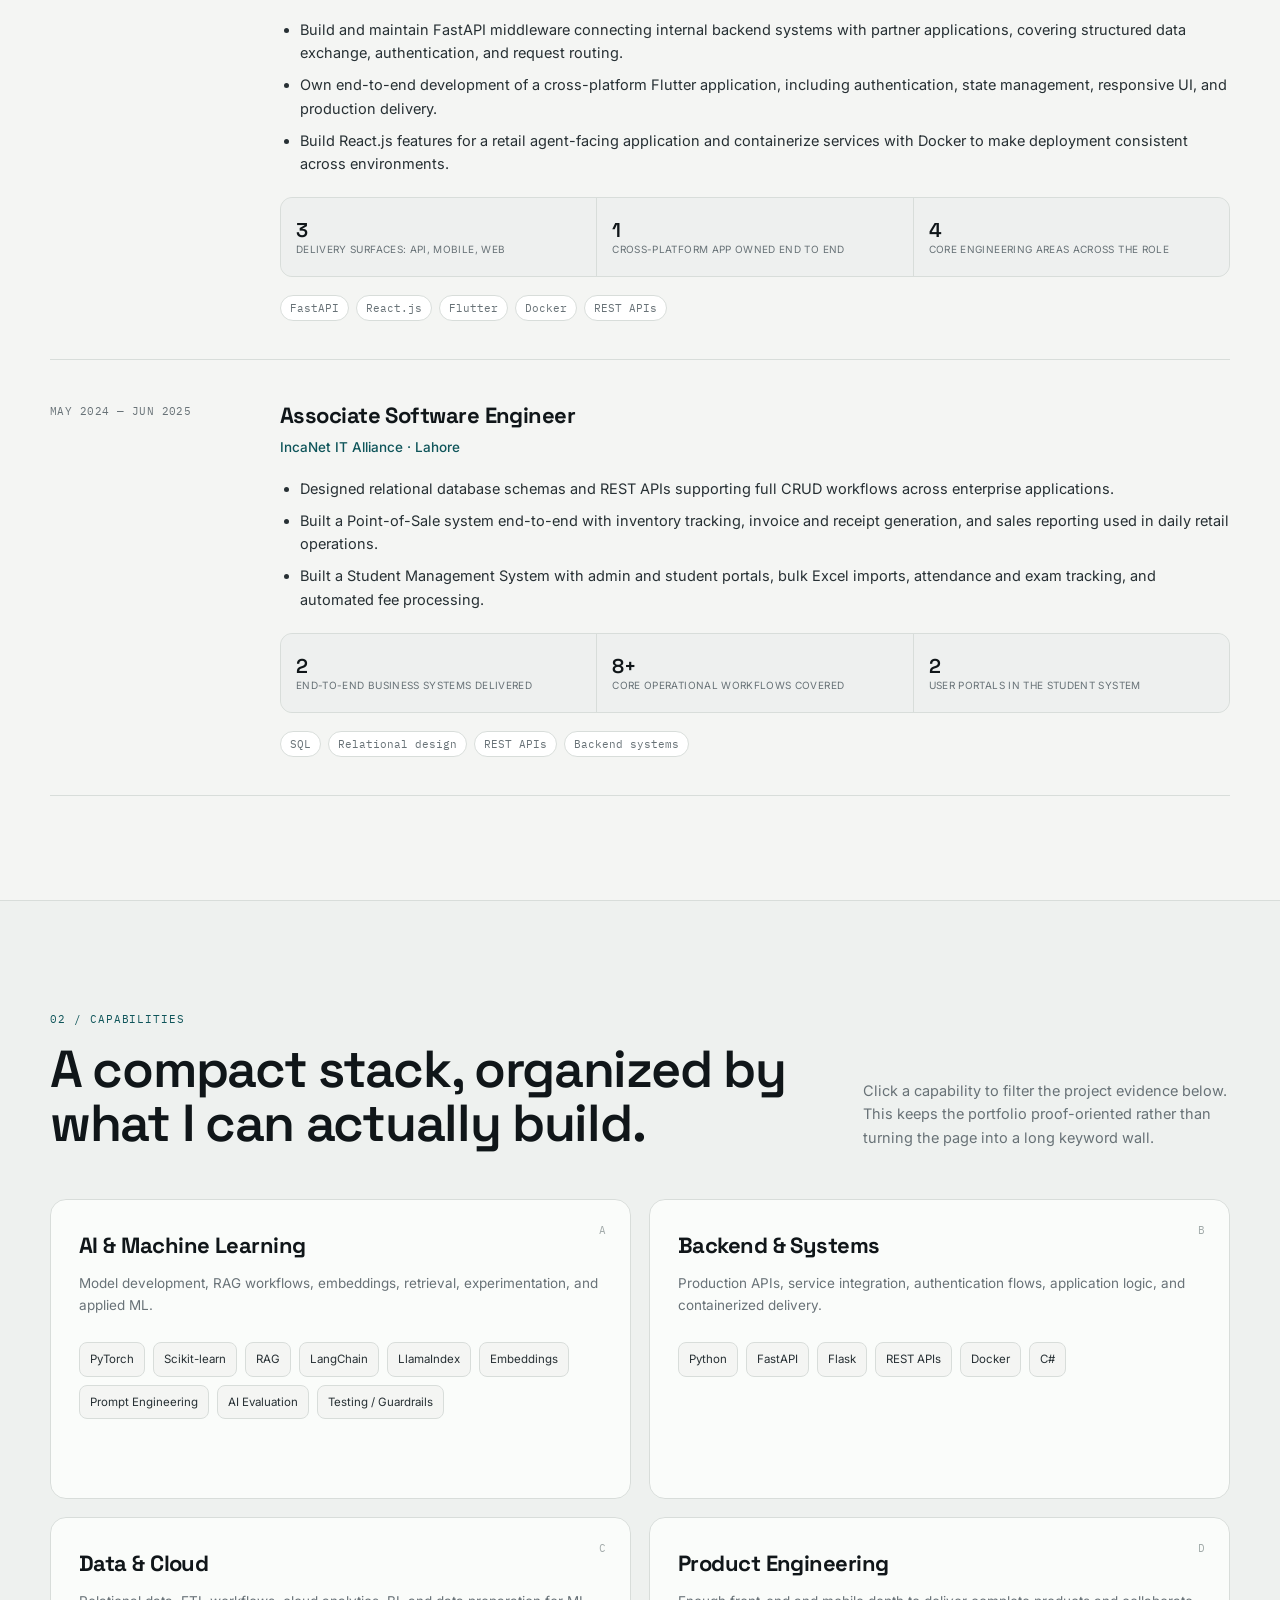
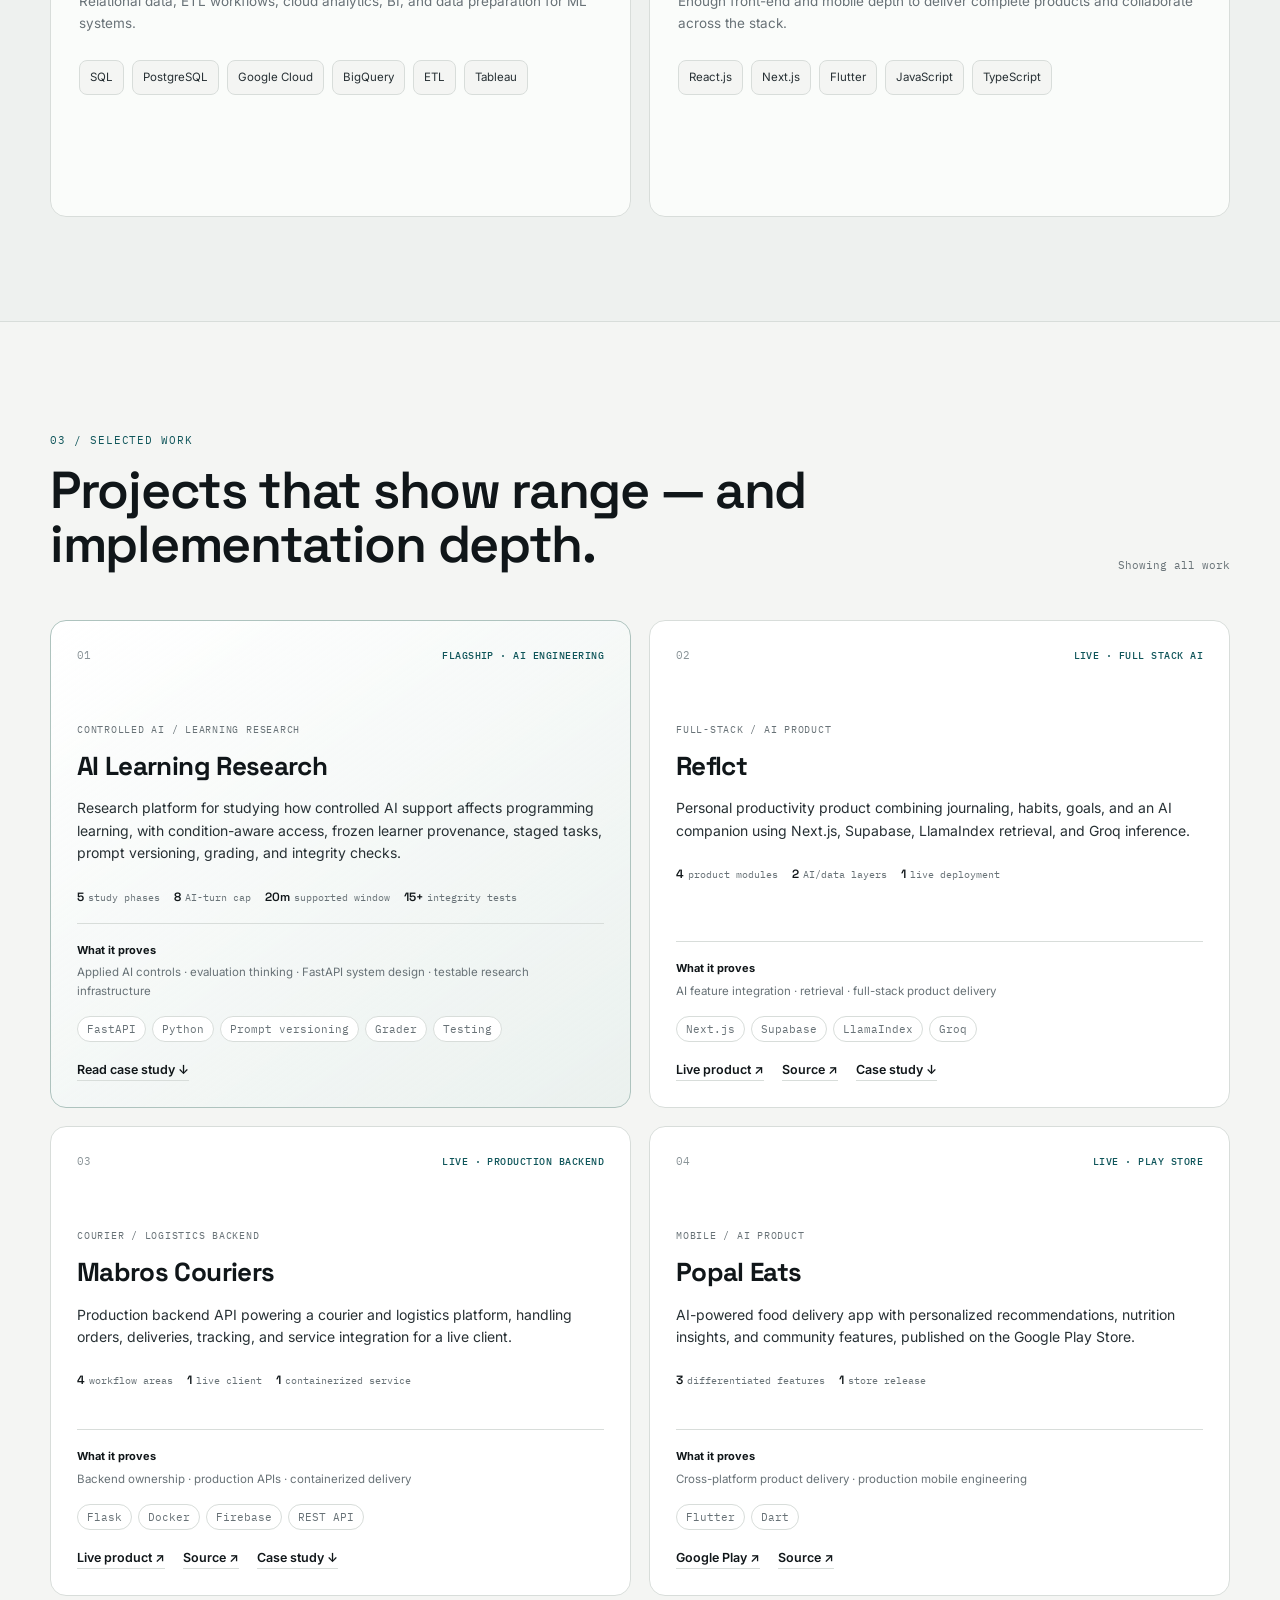
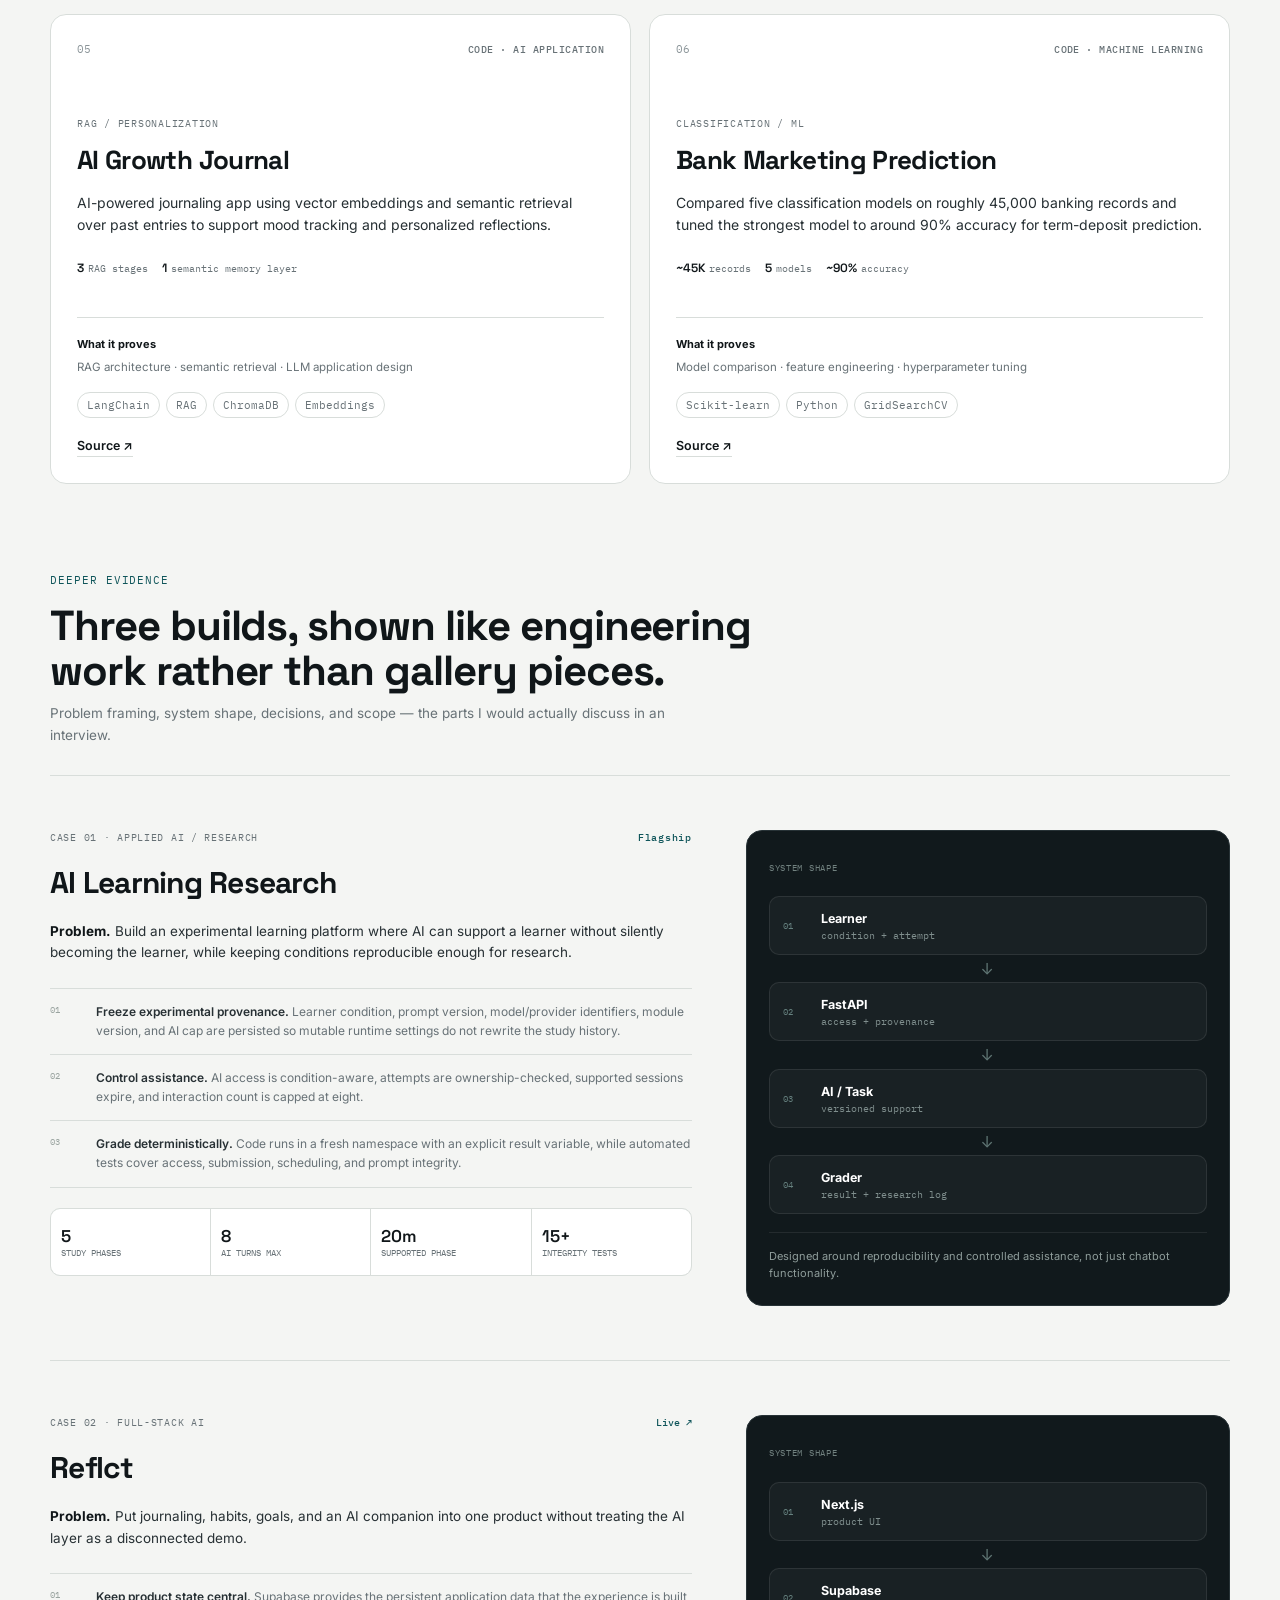
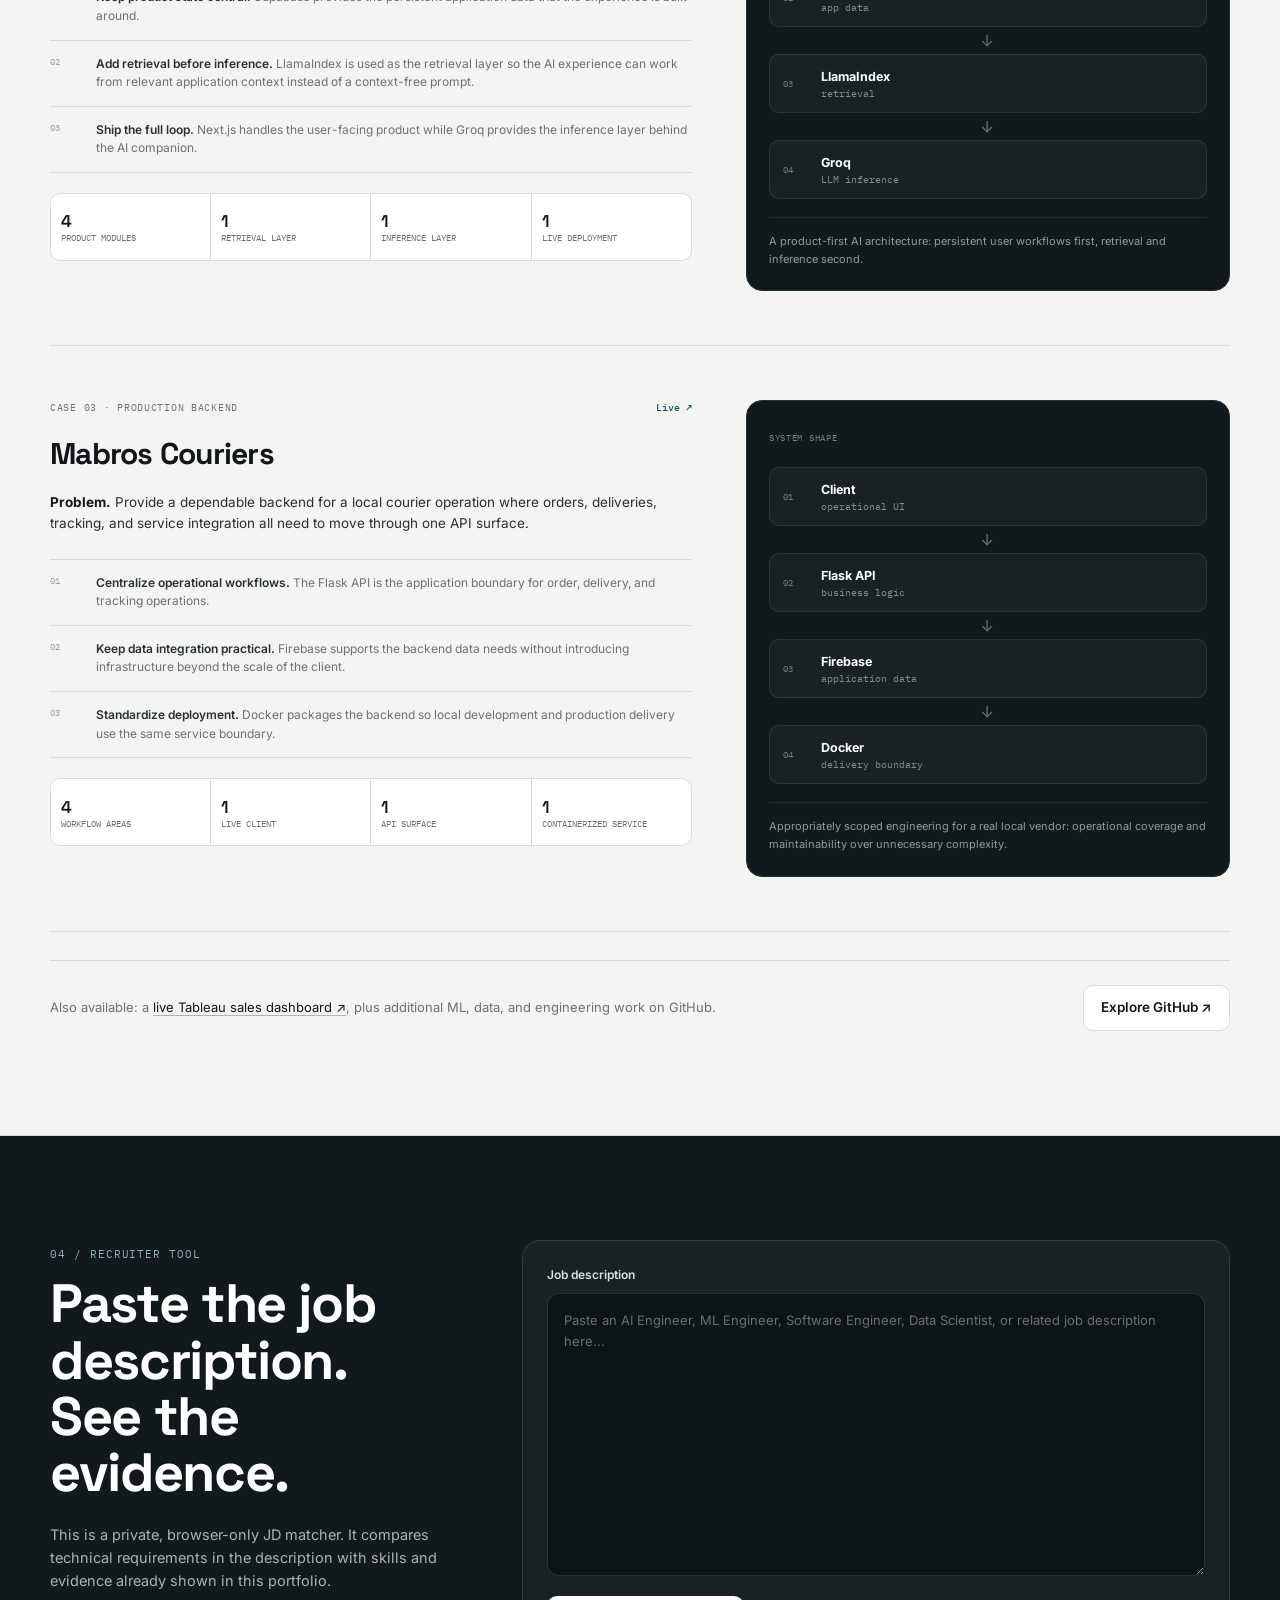
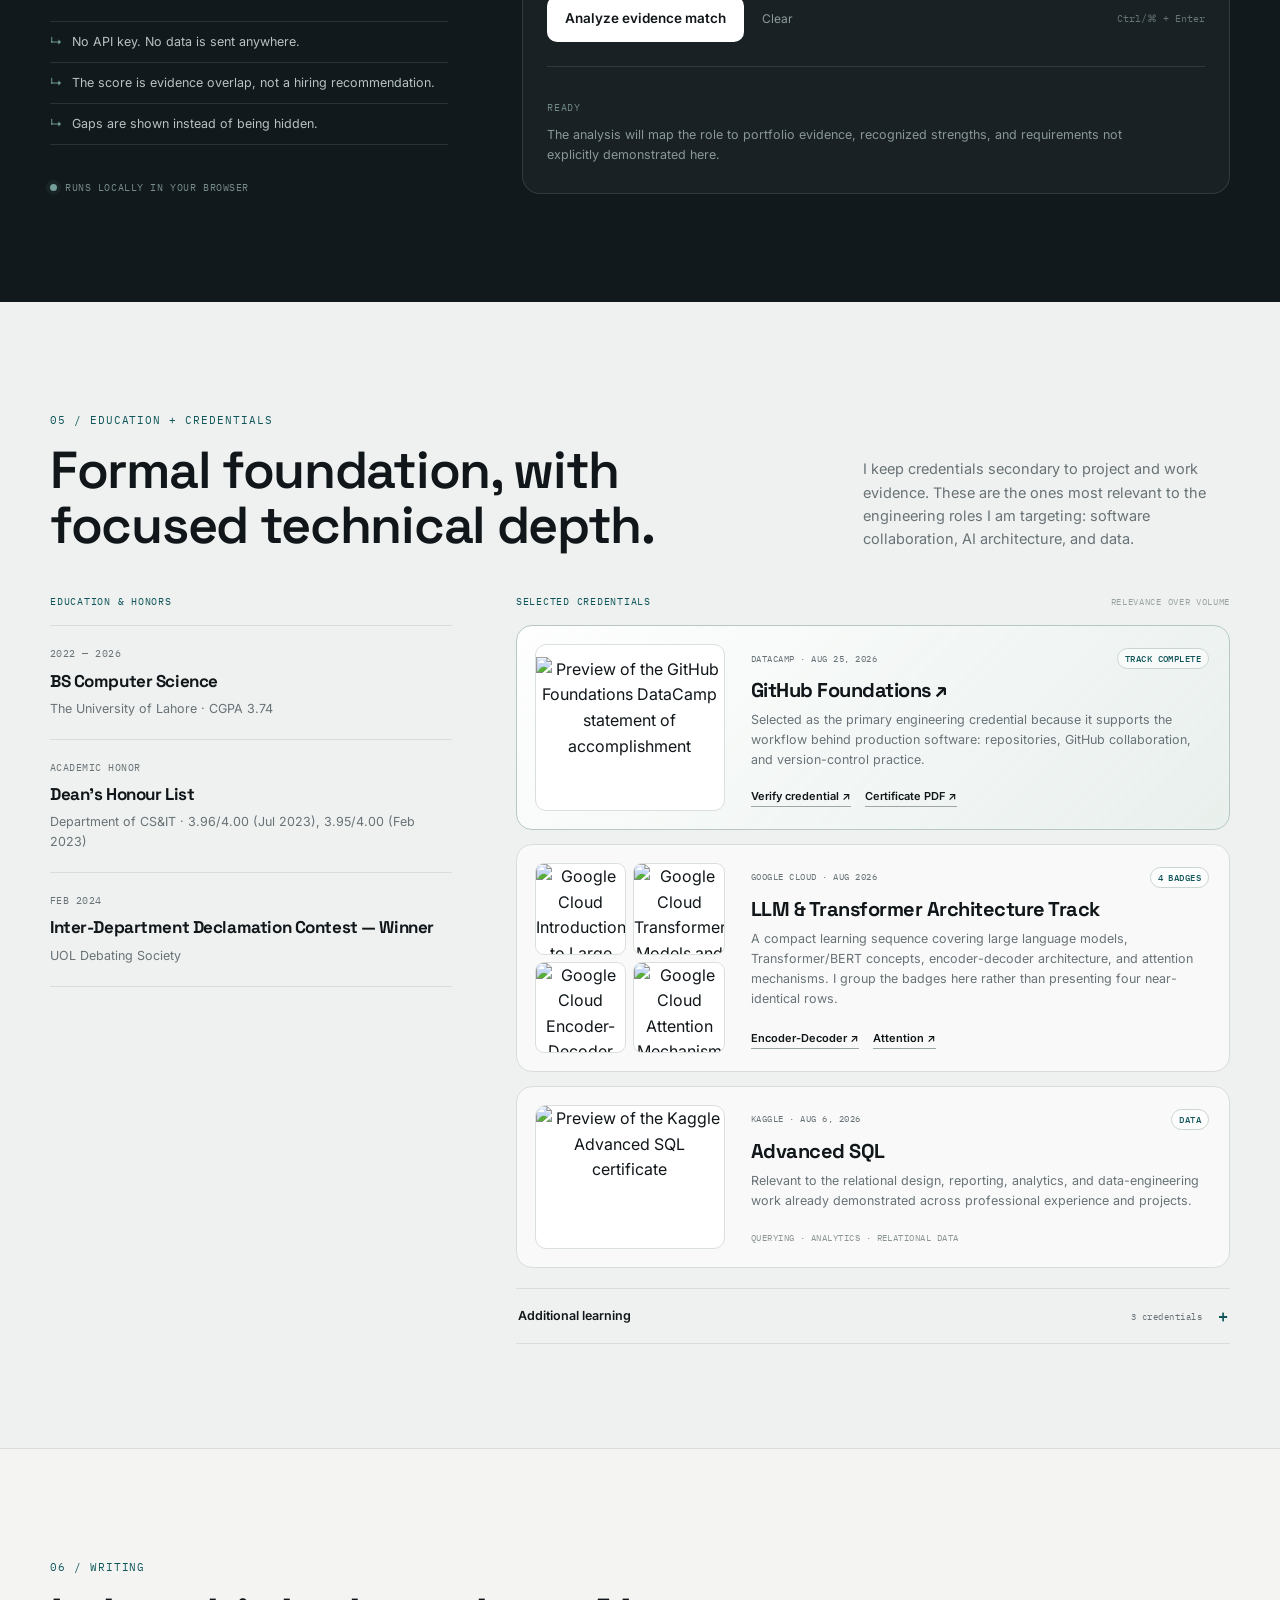
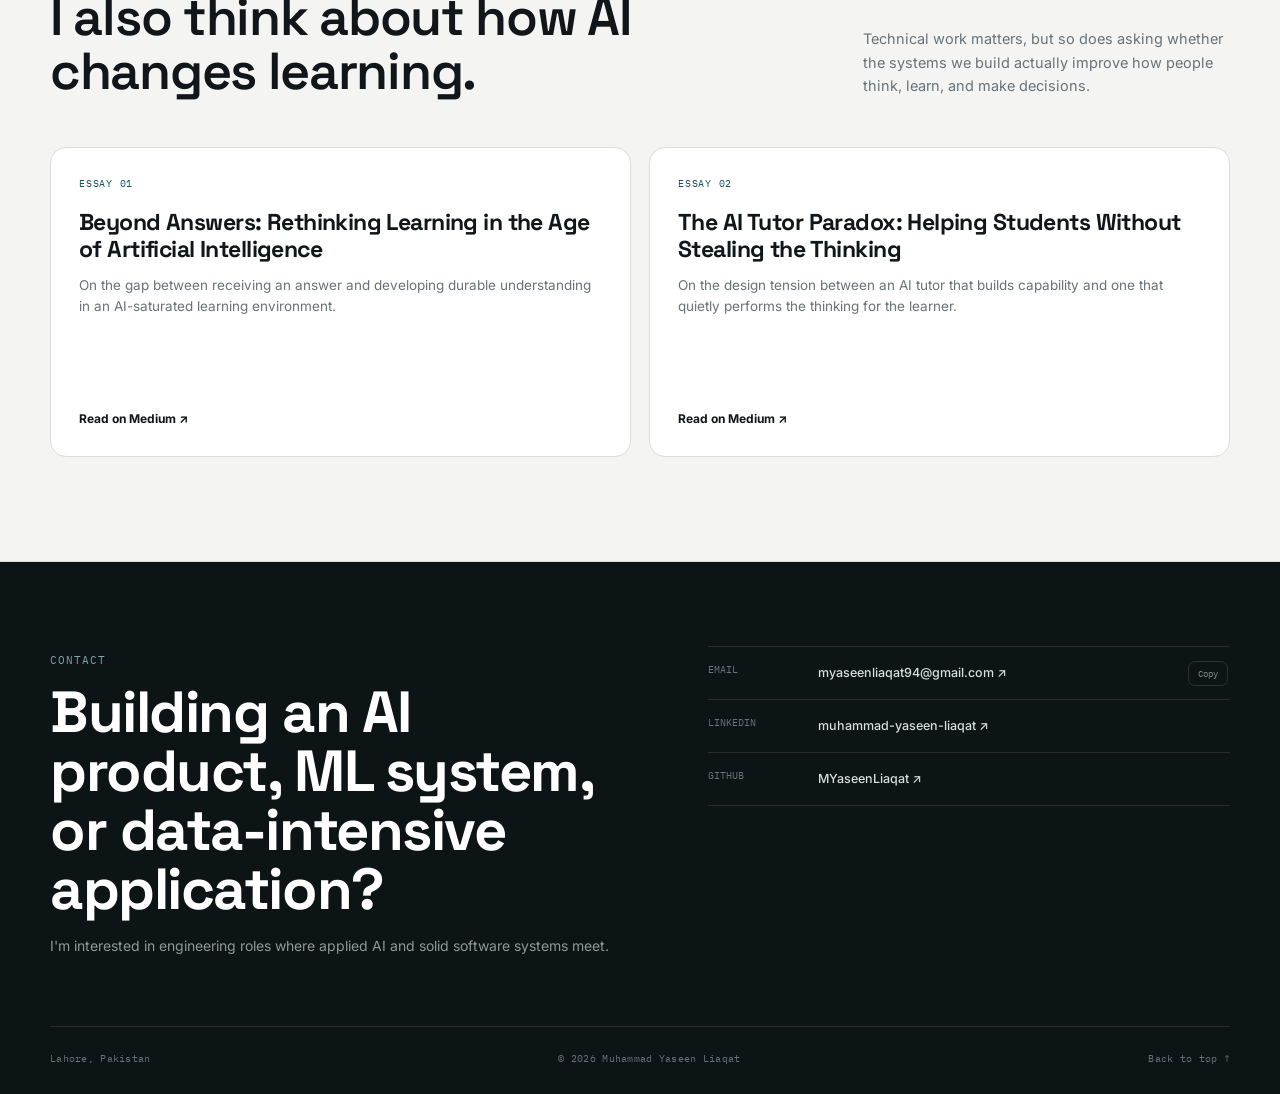
==== commit fc78462d: "restyled the layout" ====
--- a/index.html
+++ b/index.html
@@ -1,454 +1,736 @@
 <!DOCTYPE html>
 <html lang="en">
 <head>
-<meta charset="UTF-8">
-<meta name="viewport" content="width=device-width, initial-scale=1.0">
-<title>Muhammad Yaseen Liaqat — AI/ML Engineer & Data Scientist</title>
-<meta name="description" content="Portfolio of Muhammad Yaseen Liaqat — AI/ML Engineer building machine learning models, RAG systems, and AI-powered applications.">
-
-<meta property="og:title" content="Muhammad Yaseen Liaqat — AI/ML Engineer & Data Scientist">
-<meta property="og:description" content="Machine learning, RAG systems, and AI-powered applications — built on a foundation of production software engineering.">
-<meta property="og:type" content="website">
-
-<link rel="preconnect" href="https://fonts.googleapis.com">
-<link rel="preconnect" href="https://fonts.gstatic.com" crossorigin>
-<link href="https://fonts.googleapis.com/css2?family=Space+Grotesk:wght@500;600;700&family=Inter:wght@400;500;600&family=IBM+Plex+Mono:wght@400;500&display=swap" rel="stylesheet">
-<link rel="stylesheet" href="styles.css">
+  <meta charset="UTF-8">
+  <meta name="viewport" content="width=device-width, initial-scale=1.0">
+  <title>Muhammad Yaseen Liaqat — AI/ML Engineer & Software Engineer</title>
+  <meta name="description" content="Portfolio of Muhammad Yaseen Liaqat — AI/ML Engineer and software engineer building RAG systems, machine-learning workflows, APIs, data pipelines, and production applications.">
+  <meta name="theme-color" content="#f4f5f3">
+
+  <meta property="og:title" content="Muhammad Yaseen Liaqat — AI/ML Engineer & Software Engineer">
+  <meta property="og:description" content="Applied AI backed by production software engineering — projects, experience, credentials, and a private JD-to-portfolio evidence matcher.">
+  <meta property="og:type" content="website">
+  <meta name="twitter:card" content="summary">
+  <meta name="twitter:title" content="Muhammad Yaseen Liaqat — AI/ML Engineer & Software Engineer">
+  <meta name="twitter:description" content="Applied AI backed by production software engineering — selected work, case studies, and a private JD-to-portfolio evidence matcher.">
+
+  <link rel="icon" href="assets/favicon.svg" type="image/svg+xml">
+  <link rel="preconnect" href="https://fonts.googleapis.com">
+  <link rel="preconnect" href="https://fonts.gstatic.com" crossorigin>
+  <link href="https://fonts.googleapis.com/css2?family=Space+Grotesk:wght@500;600;700&family=Inter:wght@400;500;600&family=IBM+Plex+Mono:wght@400;500&display=swap" rel="stylesheet">
+  <link rel="stylesheet" href="styles.css">
+  <script type="application/ld+json">
+  {
+    "@context": "https://schema.org",
+    "@type": "Person",
+    "name": "Muhammad Yaseen Liaqat",
+    "jobTitle": ["AI/ML Engineer", "Software Engineer"],
+    "address": {"@type": "PostalAddress", "addressLocality": "Lahore", "addressCountry": "PK"},
+    "alumniOf": {"@type": "CollegeOrUniversity", "name": "The University of Lahore"},
+    "worksFor": {"@type": "Organization", "name": "Mavericks United"},
+    "sameAs": [
+      "https://linkedin.com/in/muhammad-yaseen-liaqat",
+      "https://github.com/MYaseenLiaqat"
+    ],
+    "knowsAbout": ["Applied AI", "Machine Learning", "RAG", "LLM applications", "FastAPI", "Python", "SQL", "Docker", "Google Cloud"]
+  }
+  </script>
 </head>
 <body>
-
-<div class="spectrum-bar"></div>
-
-<header class="nav">
-  <div class="nav-inner">
-    <a href="#top" class="brand">
-      <span class="brand-mark">MY</span>
-      yaseen-liaqat
-    </a>
-    <div class="nav-track" id="nav-track">
-      <span class="nav-pill" id="nav-pill"></span>
-      <ul class="nav-links" id="nav-links">
-        <li><a href="#about">About</a></li>
-        <li><a href="#experience">Experience</a></li>
-        <li><a href="#skills">Skills</a></li>
-        <li><a href="#projects">Projects</a></li>
-        <li><a href="#education">Education</a></li>
-      </ul>
+  <a class="skip-link" href="#main">Skip to content</a>
+  <div class="page-progress" aria-hidden="true"><span id="page-progress-fill"></span></div>
+
+  <header class="site-header" id="top">
+    <div class="shell nav-shell">
+      <a class="brand" href="#profile" aria-label="Go to profile overview">
+        <span class="brand-mark">MY</span>
+        <span class="brand-copy">
+          <strong>Muhammad Yaseen Liaqat</strong>
+          <small>AI / ML · Software Engineering</small>
+        </span>
+      </a>
+
+      <nav class="desktop-nav" aria-label="Primary navigation">
+        <a href="#experience">Experience</a>
+        <a href="#capabilities">Capabilities</a>
+        <a href="#projects">Work</a>
+        <a href="#role-match">Role match</a>
+        <a href="#credentials">Credentials</a>
+      </nav>
+
+      <div class="nav-actions">
+        <a class="nav-contact" href="#contact">Contact</a>
+        <button class="menu-button" id="menu-button" type="button" aria-expanded="false" aria-controls="mobile-nav" aria-label="Open navigation">
+          <span></span><span></span>
+        </button>
+      </div>
     </div>
-    <a href="#contact" class="nav-cta">Get in touch</a>
-  </div>
-  <div class="nav-progress-track"><div class="nav-progress-fill" id="nav-progress-fill"></div></div>
-</header>
-
-<main id="top">
-
-  <!-- HERO -->
-  <section class="hero">
-    <div class="hero-blob hero-blob-a" data-parallax="0.12"></div>
-    <div class="hero-blob hero-blob-b" data-parallax="-0.08"></div>
-    <div class="wrap hero-grid">
-      <div class="reveal-left">
-        <span class="eyebrow">Available for AI/ML engineering roles</span>
-        <h1>Muhammad Yaseen<br>Liaqat</h1>
-        <div class="role-rotator mono" id="role-rotator" aria-live="polite">
-          <span class="role-rotator-prefix">&gt;</span>
-          <span id="role-rotator-text"></span><span class="role-rotator-cursor">|</span>
-        </div>
-        <p class="lede">AI/ML Engineer who builds machine learning models, RAG systems, and intelligent applications — backed by production software engineering experience shipping backend systems and APIs.</p>
-        <div class="hero-actions">
-          <a href="#projects" class="btn btn-primary">View projects</a>
-          <a href="assets/Muhammad-Yaseen-Liaqat-Resume.pdf" class="btn btn-ghost" download>Download resume</a>
-        </div>
-        <div class="stat-row">
-          <div class="stat"><span class="num" data-count-to="1.5" data-decimals="1" data-suffix="+ yrs">0 yrs</span><span class="label">Engineering experience</span></div>
-          <div class="stat"><span class="num" data-count-to="6" data-decimals="0" data-suffix="">0</span><span class="label">Featured projects</span></div>
-          <div class="stat"><span class="num" data-count-to="4" data-decimals="0" data-suffix="">0</span><span class="label">Live in production</span></div>
-        </div>
-      </div>
-
-      <div class="schema-card reveal-right" id="schema-card">
-        <div class="schema-title"><span>schema: profile</span><span>.info()</span></div>
-        <div class="schema-row"><span class="schema-key">role</span><span class="schema-type">str</span><span class="schema-val">"AI/ML Engineer"</span></div>
-        <div class="schema-row"><span class="schema-key">languages</span><span class="schema-type">list</span><span class="schema-val">Python · C# · SQL · JS/TS</span></div>
-        <div class="schema-row"><span class="schema-key">ml_stack</span><span class="schema-type">list</span><span class="schema-val">PyTorch · Scikit-learn · LangChain</span></div>
-        <div class="schema-row"><span class="schema-key">cloud</span><span class="schema-type">list</span><span class="schema-val">GCP · BigQuery · Docker</span></div>
-        <div class="schema-row"><span class="schema-key">experience</span><span class="schema-type">float</span><span class="schema-val">1.5&nbsp;&nbsp;# years</span></div>
-        <div class="schema-row"><span class="schema-key">location</span><span class="schema-type">str</span><span class="schema-val">"Lahore, Pakistan"</span></div>
-        <div class="schema-status">open to AI/ML engineering roles</div>
-      </div>
+
+    <nav class="mobile-nav" id="mobile-nav" aria-label="Mobile navigation">
+      <a href="#experience">Experience</a>
+      <a href="#capabilities">Capabilities</a>
+      <a href="#projects">Work</a>
+      <a href="#role-match">Role match</a>
+      <a href="#credentials">Credentials</a>
+      <a href="#writing">Writing</a>
+      <a href="#contact">Contact</a>
+    </nav>
+  </header>
+
+  <main id="main">
+    <section class="hero" id="profile">
+      <div class="hero-orb hero-orb-a" aria-hidden="true"></div>
+      <div class="hero-orb hero-orb-b" aria-hidden="true"></div>
+
+      <div class="shell hero-grid">
+        <div class="hero-copy reveal">
+          <div class="availability"><span></span> Open to AI/ML engineering opportunities</div>
+          <p class="hero-kicker mono">SOFTWARE ENGINEERING → APPLIED AI</p>
+          <h1>I build AI systems with production engineering behind them.</h1>
+          <p class="hero-lede">AI/ML Engineer with hands-on software engineering experience across backend systems, APIs, cloud applications, RAG workflows, machine learning, and data products.</p>
+
+          <div class="hero-role" aria-live="polite">
+            <span class="mono">Currently focused on</span>
+            <strong id="focus-rotator">AI/ML engineering</strong>
+          </div>
+
+          <div class="hero-actions">
+            <a class="button button-primary" href="#projects">See selected work <span>↘</span></a>
+            <a class="button button-secondary" href="#role-match">Compare me to a role</a>
+            <a class="text-link" href="https://linkedin.com/in/muhammad-yaseen-liaqat" target="_blank" rel="noopener">LinkedIn ↗</a>
+          </div>
+
+          <div class="hero-stats" aria-label="Portfolio highlights">
+            <div>
+              <strong data-count-to="1.5" data-decimals="1" data-suffix="+">1.5+</strong>
+              <span>years engineering experience</span>
+            </div>
+            <div>
+              <strong data-count-to="6">6</strong>
+              <span>featured projects</span>
+            </div>
+            <div>
+              <strong data-count-to="4">4</strong>
+              <span>live / public builds</span>
+            </div>
+          </div>
+        </div>
+
+        <aside class="profile-panel reveal" aria-label="Professional profile summary">
+          <div class="panel-topline">
+            <span class="mono">PROFILE / 2026</span>
+            <span class="panel-status">AVAILABLE</span>
+          </div>
+
+          <div class="profile-title-block">
+            <span class="profile-avatar">MY</span>
+            <div>
+              <h2>Muhammad Yaseen Liaqat</h2>
+              <p>AI/ML Engineer · Software Engineer</p>
+            </div>
+          </div>
+
+          <dl class="profile-facts">
+            <div><dt>Current role</dt><dd>Associate Software Engineer</dd></div>
+            <div><dt>Company</dt><dd>Mavericks United</dd></div>
+            <div><dt>Base</dt><dd>Lahore, Pakistan</dd></div>
+            <div><dt>Core stack</dt><dd>Python · FastAPI · PyTorch · SQL</dd></div>
+            <div><dt>AI focus</dt><dd>RAG · LLM apps · Applied ML</dd></div>
+            <div><dt>Cloud/data</dt><dd>GCP · BigQuery · Docker</dd></div>
+          </dl>
+
+          <div class="profile-proof">
+            <span class="mono">WORKING STYLE</span>
+            <p>Model → API → data flow → deployment. I care about the whole system, not just the notebook.</p>
+          </div>
+
+          <div class="profile-learning">
+            <span class="mono">RECENT DEPTH</span>
+            <p>GitHub Foundations · Google Cloud LLM architecture · Advanced SQL</p>
+          </div>
+        </aside>
+      </div>
+
+      <div class="shell proof-strip reveal" aria-label="Professional strengths">
+        <span>Applied ML</span>
+        <span>RAG systems</span>
+        <span>Backend APIs</span>
+        <span>Data pipelines</span>
+        <span>Cloud deployment</span>
+        <span>Product engineering</span>
+      </div>
+    </section>
+
+    <section class="section" id="experience">
+      <div class="shell">
+        <div class="section-heading reveal">
+          <div>
+            <span class="section-label mono">01 / EXPERIENCE</span>
+            <h2>Production software experience, now concentrated on AI.</h2>
+          </div>
+          <p>I bring the engineering habits that AI teams need once a prototype has to become a dependable product: APIs, data contracts, authentication, deployment, and maintainable application code.</p>
+        </div>
+
+        <p class="scope-note reveal">For vendor-scale work, I show scope through workflow breadth, ownership, and shipped surfaces rather than inflated traffic or user numbers.</p>
+
+        <div class="experience-list">
+          <article class="experience-item reveal">
+            <div class="experience-date mono">JUL 2025 — PRESENT</div>
+            <div class="experience-body">
+              <div class="experience-title-row">
+                <div>
+                  <h3>Associate Software Engineer</h3>
+                  <p>Mavericks United · Lahore</p>
+                </div>
+                <span>Current</span>
+              </div>
+              <ul>
+                <li>Build and maintain FastAPI middleware connecting internal backend systems with partner applications, covering structured data exchange, authentication, and request routing.</li>
+                <li>Own end-to-end development of a cross-platform Flutter application, including authentication, state management, responsive UI, and production delivery.</li>
+                <li>Build React.js features for a retail agent-facing application and containerize services with Docker to make deployment consistent across environments.</li>
+              </ul>
+              <div class="impact-strip" aria-label="Current role scope indicators">
+                <div><strong>3</strong><span>delivery surfaces: API, mobile, web</span></div>
+                <div><strong>1</strong><span>cross-platform app owned end to end</span></div>
+                <div><strong>4</strong><span>core engineering areas across the role</span></div>
+              </div>
+              <div class="evidence-row"><span>FastAPI</span><span>React.js</span><span>Flutter</span><span>Docker</span><span>REST APIs</span></div>
+            </div>
+          </article>
+
+          <article class="experience-item reveal">
+            <div class="experience-date mono">MAY 2024 — JUN 2025</div>
+            <div class="experience-body">
+              <div class="experience-title-row">
+                <div>
+                  <h3>Associate Software Engineer</h3>
+                  <p>IncaNet IT Alliance · Lahore</p>
+                </div>
+              </div>
+              <ul>
+                <li>Designed relational database schemas and REST APIs supporting full CRUD workflows across enterprise applications.</li>
+                <li>Built a Point-of-Sale system end-to-end with inventory tracking, invoice and receipt generation, and sales reporting used in daily retail operations.</li>
+                <li>Built a Student Management System with admin and student portals, bulk Excel imports, attendance and exam tracking, and automated fee processing.</li>
+              </ul>
+              <div class="impact-strip" aria-label="Prior role scope indicators">
+                <div><strong>2</strong><span>end-to-end business systems delivered</span></div>
+                <div><strong>8+</strong><span>core operational workflows covered</span></div>
+                <div><strong>2</strong><span>user portals in the student system</span></div>
+              </div>
+              <div class="evidence-row"><span>SQL</span><span>Relational design</span><span>REST APIs</span><span>Backend systems</span></div>
+            </div>
+          </article>
+        </div>
+      </div>
+    </section>
+
+    <section class="section section-muted" id="capabilities">
+      <div class="shell">
+        <div class="section-heading reveal">
+          <div>
+            <span class="section-label mono">02 / CAPABILITIES</span>
+            <h2>A compact stack, organized by what I can actually build.</h2>
+          </div>
+          <p>Click a capability to filter the project evidence below. This keeps the portfolio proof-oriented rather than turning the page into a long keyword wall.</p>
+        </div>
+
+        <div class="capability-grid">
+          <article class="capability-card reveal">
+            <span class="capability-number mono">A</span>
+            <h3>AI & Machine Learning</h3>
+            <p>Model development, RAG workflows, embeddings, retrieval, experimentation, and applied ML.</p>
+            <div class="skill-cloud">
+              <button data-skill="pytorch">PyTorch</button>
+              <button data-skill="scikit-learn">Scikit-learn</button>
+              <button data-skill="rag">RAG</button>
+              <button data-skill="langchain">LangChain</button>
+              <button data-skill="llamaindex">LlamaIndex</button>
+              <button data-skill="embeddings">Embeddings</button>
+              <button data-skill="prompt-engineering">Prompt Engineering</button>
+              <button data-skill="evaluation">AI Evaluation</button>
+              <button data-skill="testing">Testing / Guardrails</button>
+            </div>
+          </article>
+
+          <article class="capability-card reveal">
+            <span class="capability-number mono">B</span>
+            <h3>Backend & Systems</h3>
+            <p>Production APIs, service integration, authentication flows, application logic, and containerized delivery.</p>
+            <div class="skill-cloud">
+              <button data-skill="python">Python</button>
+              <button data-skill="fastapi">FastAPI</button>
+              <button data-skill="flask">Flask</button>
+              <button data-skill="rest-apis">REST APIs</button>
+              <button data-skill="docker">Docker</button>
+              <button data-skill="csharp">C#</button>
+            </div>
+          </article>
+
+          <article class="capability-card reveal">
+            <span class="capability-number mono">C</span>
+            <h3>Data & Cloud</h3>
+            <p>Relational data, ETL workflows, cloud analytics, BI, and data preparation for ML systems.</p>
+            <div class="skill-cloud">
+              <button data-skill="sql">SQL</button>
+              <button data-skill="postgresql">PostgreSQL</button>
+              <button data-skill="gcp">Google Cloud</button>
+              <button data-skill="bigquery">BigQuery</button>
+              <button data-skill="etl">ETL</button>
+              <button data-skill="tableau">Tableau</button>
+            </div>
+          </article>
+
+          <article class="capability-card reveal">
+            <span class="capability-number mono">D</span>
+            <h3>Product Engineering</h3>
+            <p>Enough front-end and mobile depth to deliver complete products and collaborate across the stack.</p>
+            <div class="skill-cloud">
+              <button data-skill="react">React.js</button>
+              <button data-skill="nextjs">Next.js</button>
+              <button data-skill="flutter">Flutter</button>
+              <button data-skill="javascript">JavaScript</button>
+              <button data-skill="typescript">TypeScript</button>
+            </div>
+          </article>
+        </div>
+      </div>
+    </section>
+
+    <section class="section" id="projects">
+      <div class="shell">
+        <div class="section-heading reveal">
+          <div>
+            <span class="section-label mono">03 / SELECTED WORK</span>
+            <h2>Projects that show range — and implementation depth.</h2>
+          </div>
+          <div class="project-filter-status" id="project-filter-status" aria-live="polite">
+            <span>Showing all work</span>
+            <button id="clear-project-filter" type="button" hidden>Clear filter</button>
+          </div>
+        </div>
+
+        <div class="project-grid" id="project-grid">
+          <article class="project-card project-card-featured reveal" data-stack="fastapi python ai prompt-engineering evaluation testing research backend rest-apis">
+            <div class="project-card-head">
+              <span class="project-index mono">01</span>
+              <span class="project-status live">FLAGSHIP · AI ENGINEERING</span>
+            </div>
+            <div>
+              <p class="project-type mono">CONTROLLED AI / LEARNING RESEARCH</p>
+              <h3>AI Learning Research</h3>
+              <p class="project-description">Research platform for studying how controlled AI support affects programming learning, with condition-aware access, frozen learner provenance, staged tasks, prompt versioning, grading, and integrity checks.</p>
+            </div>
+            <div class="project-metrics" aria-label="AI Learning Research scope">
+              <span><strong>5</strong> study phases</span><span><strong>8</strong> AI-turn cap</span><span><strong>20m</strong> supported window</span><span><strong>15+</strong> integrity tests</span>
+            </div>
+            <div class="project-proof"><strong>What it proves</strong><span>Applied AI controls · evaluation thinking · FastAPI system design · testable research infrastructure</span></div>
+            <div class="project-stack"><span>FastAPI</span><span>Python</span><span>Prompt versioning</span><span>Grader</span><span>Testing</span></div>
+            <div class="project-links"><a href="#case-ai-learning">Read case study ↓</a></div>
+          </article>
+
+          <article class="project-card reveal" data-stack="nextjs react javascript supabase groq llamaindex rag embeddings ai product">
+            <div class="project-card-head">
+              <span class="project-index mono">02</span>
+              <span class="project-status live">LIVE · FULL STACK AI</span>
+            </div>
+            <div>
+              <p class="project-type mono">FULL-STACK / AI PRODUCT</p>
+              <h3>Reflct</h3>
+              <p class="project-description">Personal productivity product combining journaling, habits, goals, and an AI companion using Next.js, Supabase, LlamaIndex retrieval, and Groq inference.</p>
+            </div>
+            <div class="project-metrics"><span><strong>4</strong> product modules</span><span><strong>2</strong> AI/data layers</span><span><strong>1</strong> live deployment</span></div>
+            <div class="project-proof"><strong>What it proves</strong><span>AI feature integration · retrieval · full-stack product delivery</span></div>
+            <div class="project-stack"><span>Next.js</span><span>Supabase</span><span>LlamaIndex</span><span>Groq</span></div>
+            <div class="project-links">
+              <a href="https://reflct-app-ebon.vercel.app/" target="_blank" rel="noopener">Live product ↗</a>
+              <a href="https://github.com/MYaseenLiaqat/reflct-app" target="_blank" rel="noopener">Source ↗</a>
+              <a href="#case-reflct">Case study ↓</a>
+            </div>
+          </article>
+
+          <article class="project-card reveal" data-stack="flask docker firebase rest-apis python backend">
+            <div class="project-card-head">
+              <span class="project-index mono">03</span>
+              <span class="project-status live">LIVE · PRODUCTION BACKEND</span>
+            </div>
+            <div>
+              <p class="project-type mono">COURIER / LOGISTICS BACKEND</p>
+              <h3>Mabros Couriers</h3>
+              <p class="project-description">Production backend API powering a courier and logistics platform, handling orders, deliveries, tracking, and service integration for a live client.</p>
+            </div>
+            <div class="project-metrics"><span><strong>4</strong> workflow areas</span><span><strong>1</strong> live client</span><span><strong>1</strong> containerized service</span></div>
+            <div class="project-proof"><strong>What it proves</strong><span>Backend ownership · production APIs · containerized delivery</span></div>
+            <div class="project-stack"><span>Flask</span><span>Docker</span><span>Firebase</span><span>REST API</span></div>
+            <div class="project-links">
+              <a href="https://mabroscouriers.com/" target="_blank" rel="noopener">Live product ↗</a>
+              <a href="https://github.com/MYaseenLiaqat/mabros-backend" target="_blank" rel="noopener">Source ↗</a>
+              <a href="#case-mabros">Case study ↓</a>
+            </div>
+          </article>
+
+          <article class="project-card reveal" data-stack="flutter dart product mobile ai">
+            <div class="project-card-head">
+              <span class="project-index mono">04</span>
+              <span class="project-status live">LIVE · PLAY STORE</span>
+            </div>
+            <div>
+              <p class="project-type mono">MOBILE / AI PRODUCT</p>
+              <h3>Popal Eats</h3>
+              <p class="project-description">AI-powered food delivery app with personalized recommendations, nutrition insights, and community features, published on the Google Play Store.</p>
+            </div>
+            <div class="project-metrics"><span><strong>3</strong> differentiated features</span><span><strong>1</strong> store release</span></div>
+            <div class="project-proof"><strong>What it proves</strong><span>Cross-platform product delivery · production mobile engineering</span></div>
+            <div class="project-stack"><span>Flutter</span><span>Dart</span></div>
+            <div class="project-links">
+              <a href="https://play.google.com/store/apps/details?id=com.popaleats.app" target="_blank" rel="noopener">Google Play ↗</a>
+              <a href="https://github.com/MYaseenLiaqat/popal-eats" target="_blank" rel="noopener">Source ↗</a>
+            </div>
+          </article>
+
+          <article class="project-card reveal" data-stack="langchain rag embeddings chromadb prompt-engineering python ai">
+            <div class="project-card-head">
+              <span class="project-index mono">05</span>
+              <span class="project-status">CODE · AI APPLICATION</span>
+            </div>
+            <div>
+              <p class="project-type mono">RAG / PERSONALIZATION</p>
+              <h3>AI Growth Journal</h3>
+              <p class="project-description">AI-powered journaling app using vector embeddings and semantic retrieval over past entries to support mood tracking and personalized reflections.</p>
+            </div>
+            <div class="project-metrics"><span><strong>3</strong> RAG stages</span><span><strong>1</strong> semantic memory layer</span></div>
+            <div class="project-proof"><strong>What it proves</strong><span>RAG architecture · semantic retrieval · LLM application design</span></div>
+            <div class="project-stack"><span>LangChain</span><span>RAG</span><span>ChromaDB</span><span>Embeddings</span></div>
+            <div class="project-links"><a href="https://github.com/MYaseenLiaqat/ai-journal" target="_blank" rel="noopener">Source ↗</a></div>
+          </article>
+
+          <article class="project-card reveal" data-stack="scikit-learn python ml feature-engineering model-tuning data">
+            <div class="project-card-head">
+              <span class="project-index mono">06</span>
+              <span class="project-status">CODE · MACHINE LEARNING</span>
+            </div>
+            <div>
+              <p class="project-type mono">CLASSIFICATION / ML</p>
+              <h3>Bank Marketing Prediction</h3>
+              <p class="project-description">Compared five classification models on roughly 45,000 banking records and tuned the strongest model to around 90% accuracy for term-deposit prediction.</p>
+            </div>
+            <div class="project-metrics"><span><strong>~45K</strong> records</span><span><strong>5</strong> models</span><span><strong>~90%</strong> accuracy</span></div>
+            <div class="project-proof"><strong>What it proves</strong><span>Model comparison · feature engineering · hyperparameter tuning</span></div>
+            <div class="project-stack"><span>Scikit-learn</span><span>Python</span><span>GridSearchCV</span></div>
+            <div class="project-links"><a href="https://github.com/MYaseenLiaqat/bank-marketing-ml" target="_blank" rel="noopener">Source ↗</a></div>
+          </article>
+        </div>
+
+        <div class="case-study-heading reveal">
+          <span class="section-label mono">DEEPER EVIDENCE</span>
+          <h3>Three builds, shown like engineering work rather than gallery pieces.</h3>
+          <p>Problem framing, system shape, decisions, and scope — the parts I would actually discuss in an interview.</p>
+        </div>
+
+        <div class="case-study-list">
+          <article class="case-study reveal" id="case-ai-learning">
+            <div class="case-study-copy">
+              <div class="case-study-topline"><span class="mono">CASE 01 · APPLIED AI / RESEARCH</span><span>Flagship</span></div>
+              <h3>AI Learning Research</h3>
+              <p class="case-study-problem"><strong>Problem.</strong> Build an experimental learning platform where AI can support a learner without silently becoming the learner, while keeping conditions reproducible enough for research.</p>
+              <div class="case-study-decisions">
+                <div><span class="mono">01</span><p><strong>Freeze experimental provenance.</strong> Learner condition, prompt version, model/provider identifiers, module version, and AI cap are persisted so mutable runtime settings do not rewrite the study history.</p></div>
+                <div><span class="mono">02</span><p><strong>Control assistance.</strong> AI access is condition-aware, attempts are ownership-checked, supported sessions expire, and interaction count is capped at eight.</p></div>
+                <div><span class="mono">03</span><p><strong>Grade deterministically.</strong> Code runs in a fresh namespace with an explicit result variable, while automated tests cover access, submission, scheduling, and prompt integrity.</p></div>
+              </div>
+              <div class="case-study-metrics"><span><b>5</b> study phases</span><span><b>8</b> AI turns max</span><span><b>20m</b> supported phase</span><span><b>15+</b> integrity tests</span></div>
+            </div>
+            <div class="case-study-system" aria-label="AI Learning Research system flow">
+              <span class="mono">SYSTEM SHAPE</span>
+              <div class="system-flow">
+                <div><small>01</small><strong>Learner</strong><em>condition + attempt</em></div><i>→</i>
+                <div><small>02</small><strong>FastAPI</strong><em>access + provenance</em></div><i>→</i>
+                <div><small>03</small><strong>AI / Task</strong><em>versioned support</em></div><i>→</i>
+                <div><small>04</small><strong>Grader</strong><em>result + research log</em></div>
+              </div>
+              <p>Designed around reproducibility and controlled assistance, not just chatbot functionality.</p>
+            </div>
+          </article>
+
+          <article class="case-study reveal" id="case-reflct">
+            <div class="case-study-copy">
+              <div class="case-study-topline"><span class="mono">CASE 02 · FULL-STACK AI</span><a href="https://reflct-app-ebon.vercel.app/" target="_blank" rel="noopener">Live ↗</a></div>
+              <h3>Reflct</h3>
+              <p class="case-study-problem"><strong>Problem.</strong> Put journaling, habits, goals, and an AI companion into one product without treating the AI layer as a disconnected demo.</p>
+              <div class="case-study-decisions">
+                <div><span class="mono">01</span><p><strong>Keep product state central.</strong> Supabase provides the persistent application data that the experience is built around.</p></div>
+                <div><span class="mono">02</span><p><strong>Add retrieval before inference.</strong> LlamaIndex is used as the retrieval layer so the AI experience can work from relevant application context instead of a context-free prompt.</p></div>
+                <div><span class="mono">03</span><p><strong>Ship the full loop.</strong> Next.js handles the user-facing product while Groq provides the inference layer behind the AI companion.</p></div>
+              </div>
+              <div class="case-study-metrics"><span><b>4</b> product modules</span><span><b>1</b> retrieval layer</span><span><b>1</b> inference layer</span><span><b>1</b> live deployment</span></div>
+            </div>
+            <div class="case-study-system" aria-label="Reflct system flow">
+              <span class="mono">SYSTEM SHAPE</span>
+              <div class="system-flow">
+                <div><small>01</small><strong>Next.js</strong><em>product UI</em></div><i>→</i>
+                <div><small>02</small><strong>Supabase</strong><em>app data</em></div><i>→</i>
+                <div><small>03</small><strong>LlamaIndex</strong><em>retrieval</em></div><i>→</i>
+                <div><small>04</small><strong>Groq</strong><em>LLM inference</em></div>
+              </div>
+              <p>A product-first AI architecture: persistent user workflows first, retrieval and inference second.</p>
+            </div>
+          </article>
+
+          <article class="case-study reveal" id="case-mabros">
+            <div class="case-study-copy">
+              <div class="case-study-topline"><span class="mono">CASE 03 · PRODUCTION BACKEND</span><a href="https://mabroscouriers.com/" target="_blank" rel="noopener">Live ↗</a></div>
+              <h3>Mabros Couriers</h3>
+              <p class="case-study-problem"><strong>Problem.</strong> Provide a dependable backend for a local courier operation where orders, deliveries, tracking, and service integration all need to move through one API surface.</p>
+              <div class="case-study-decisions">
+                <div><span class="mono">01</span><p><strong>Centralize operational workflows.</strong> The Flask API is the application boundary for order, delivery, and tracking operations.</p></div>
+                <div><span class="mono">02</span><p><strong>Keep data integration practical.</strong> Firebase supports the backend data needs without introducing infrastructure beyond the scale of the client.</p></div>
+                <div><span class="mono">03</span><p><strong>Standardize deployment.</strong> Docker packages the backend so local development and production delivery use the same service boundary.</p></div>
+              </div>
+              <div class="case-study-metrics"><span><b>4</b> workflow areas</span><span><b>1</b> live client</span><span><b>1</b> API surface</span><span><b>1</b> containerized service</span></div>
+            </div>
+            <div class="case-study-system" aria-label="Mabros Couriers system flow">
+              <span class="mono">SYSTEM SHAPE</span>
+              <div class="system-flow">
+                <div><small>01</small><strong>Client</strong><em>operational UI</em></div><i>→</i>
+                <div><small>02</small><strong>Flask API</strong><em>business logic</em></div><i>→</i>
+                <div><small>03</small><strong>Firebase</strong><em>application data</em></div><i>→</i>
+                <div><small>04</small><strong>Docker</strong><em>delivery boundary</em></div>
+              </div>
+              <p>Appropriately scoped engineering for a real local vendor: operational coverage and maintainability over unnecessary complexity.</p>
+            </div>
+          </article>
+        </div>
+
+        <div class="section-cta reveal">
+          <p>Also available: a <a class="inline-link" href="https://public.tableau.com/views/Tableau_Practice_17418056624600/SalesDashboard?:language=en-GB&amp;:sid=&amp;:redirect=auth&amp;:display_count=n&amp;:origin=viz_share_link" target="_blank" rel="noopener">live Tableau sales dashboard ↗</a>, plus additional ML, data, and engineering work on GitHub.</p>
+          <a class="button button-secondary" href="https://github.com/MYaseenLiaqat?tab=repositories" target="_blank" rel="noopener">Explore GitHub ↗</a>
+        </div>
+      </div>
+    </section>
+
+    <section class="role-match-section" id="role-match">
+      <div class="shell role-match-grid">
+        <div class="role-match-copy reveal">
+          <span class="section-label mono">04 / RECRUITER TOOL</span>
+          <h2>Paste the job description. See the evidence.</h2>
+          <p>This is a private, browser-only JD matcher. It compares technical requirements in the description with skills and evidence already shown in this portfolio.</p>
+          <ul class="role-match-notes">
+            <li>No API key. No data is sent anywhere.</li>
+            <li>The score is evidence overlap, not a hiring recommendation.</li>
+            <li>Gaps are shown instead of being hidden.</li>
+          </ul>
+          <div class="privacy-note mono"><span></span> RUNS LOCALLY IN YOUR BROWSER</div>
+        </div>
+
+        <div class="matcher reveal">
+          <label for="jd-input">Job description</label>
+          <textarea id="jd-input" rows="12" placeholder="Paste an AI Engineer, ML Engineer, Software Engineer, Data Scientist, or related job description here..."></textarea>
+          <div class="matcher-actions">
+            <button class="button button-light" id="analyze-jd" type="button">Analyze evidence match</button>
+            <button class="text-button" id="clear-jd" type="button">Clear</button>
+            <span class="shortcut mono">Ctrl/⌘ + Enter</span>
+          </div>
+
+          <div class="matcher-empty" id="matcher-empty">
+            <span class="mono">READY</span>
+            <p>The analysis will map the role to portfolio evidence, recognized strengths, and requirements not explicitly demonstrated here.</p>
+          </div>
+
+          <div class="matcher-results" id="matcher-results" hidden aria-live="polite">
+            <div class="match-score-block">
+              <div class="score-ring" id="score-ring"><strong id="match-score">0%</strong></div>
+              <div>
+                <span class="mono">EVIDENCE OVERLAP</span>
+                <h3 id="match-label">Good alignment</h3>
+                <p id="match-summary"></p>
+              </div>
+            </div>
+
+            <div class="recruiter-brief">
+              <span class="mono">RECRUITER BRIEF</span>
+              <p id="recruiter-brief-text"></p>
+            </div>
+
+            <div class="match-columns">
+              <div>
+                <h4>Matched capabilities</h4>
+                <div class="result-tags" id="matched-skills"></div>
+              </div>
+              <div>
+                <h4>Not explicitly evidenced</h4>
+                <div class="result-tags muted" id="missing-skills"></div>
+              </div>
+            </div>
+
+            <div class="evidence-output">
+              <h4>Supporting portfolio evidence</h4>
+              <ul id="evidence-list"></ul>
+            </div>
+
+            <div class="experience-warning" id="experience-warning" hidden></div>
+
+            <button class="copy-summary" id="copy-summary" type="button">Copy match summary</button>
+          </div>
+        </div>
+      </div>
+    </section>
+
+    <section class="section section-muted" id="credentials">
+      <div class="shell">
+        <div class="section-heading credential-heading reveal">
+          <div>
+            <span class="section-label mono">05 / EDUCATION + CREDENTIALS</span>
+            <h2>Formal foundation, with focused technical depth.</h2>
+          </div>
+          <p>I keep credentials secondary to project and work evidence. These are the ones most relevant to the engineering roles I am targeting: software collaboration, AI architecture, and data.</p>
+        </div>
+
+        <div class="credential-layout">
+          <div class="education-panel reveal">
+            <span class="mini-label mono">EDUCATION &amp; HONORS</span>
+            <div class="credential-list education-list">
+              <article>
+                <span class="credential-date mono">2022 — 2026</span>
+                <h3>BS Computer Science</h3>
+                <p>The University of Lahore · CGPA 3.74</p>
+              </article>
+              <article>
+                <span class="credential-date mono">ACADEMIC HONOR</span>
+                <h3>Dean's Honour List</h3>
+                <p>Department of CS&amp;IT · 3.96/4.00 (Jul 2023), 3.95/4.00 (Feb 2023)</p>
+              </article>
+              <article>
+                <span class="credential-date mono">FEB 2024</span>
+                <h3>Inter-Department Declamation Contest — Winner</h3>
+                <p>UOL Debating Society</p>
+              </article>
+            </div>
+          </div>
+
+          <div class="selected-credentials reveal">
+            <div class="selected-credentials-topline">
+              <span class="mini-label mono">SELECTED CREDENTIALS</span>
+              <span class="mono">RELEVANCE OVER VOLUME</span>
+            </div>
+
+            <article class="credential-showcase credential-showcase-featured">
+              <button class="credential-preview" type="button" data-credential-image="assets/credentials/github-foundations-thumb.webp" data-credential-title="GitHub Foundations — DataCamp">
+                <img src="assets/credentials/github-foundations-thumb.webp" alt="Preview of the GitHub Foundations DataCamp statement of accomplishment">
+                <span>Preview</span>
+              </button>
+              <div class="credential-showcase-copy">
+                <div class="credential-meta-row"><span class="mono">DATACAMP · AUG 25, 2026</span><span class="credential-pill">TRACK COMPLETE</span></div>
+                <h3><a class="credential-title-link" href="https://www.datacamp.com/completed/statement-of-accomplishment/track/133c0211200675e564ca2a7ef162b93dd747220d?utm_medium=organic_social&amp;utm_campaign=sharewidget&amp;utm_content=soa" target="_blank" rel="noopener">GitHub Foundations ↗</a></h3>
+                <p>Selected as the primary engineering credential because it supports the workflow behind production software: repositories, GitHub collaboration, and version-control practice.</p>
+                <div class="credential-actions">
+                  <a href="https://www.datacamp.com/completed/statement-of-accomplishment/track/133c0211200675e564ca2a7ef162b93dd747220d?utm_medium=organic_social&amp;utm_campaign=sharewidget&amp;utm_content=soa" target="_blank" rel="noopener">Verify credential ↗</a>
+                  <a href="assets/credentials/github-foundations.pdf" target="_blank" rel="noopener">Certificate PDF ↗</a>
+                </div>
+              </div>
+            </article>
+
+            <article class="credential-showcase credential-track-card">
+              <div class="credential-track-visual" aria-label="Google Cloud AI architecture completion badges">
+                <button type="button" data-credential-image="assets/credentials/introduction-to-llms.png" data-credential-title="Introduction to Large Language Models — Google Cloud"><img src="assets/credentials/introduction-to-llms.png" alt="Google Cloud Introduction to Large Language Models completion badge"></button>
+                <button type="button" data-credential-image="assets/credentials/transformer-bert.png" data-credential-title="Transformer Models and BERT Model — Google Cloud"><img src="assets/credentials/transformer-bert.png" alt="Google Cloud Transformer Models and BERT Model completion badge"></button>
+                <button type="button" data-credential-image="assets/credentials/encoder-decoder.png" data-credential-title="Encoder-Decoder Architecture — Google Cloud"><img src="assets/credentials/encoder-decoder.png" alt="Google Cloud Encoder-Decoder Architecture completion badge"></button>
+                <button type="button" data-credential-image="assets/credentials/attention-mechanism.png" data-credential-title="Attention Mechanism — Google Cloud"><img src="assets/credentials/attention-mechanism.png" alt="Google Cloud Attention Mechanism completion badge"></button>
+              </div>
+              <div class="credential-showcase-copy">
+                <div class="credential-meta-row"><span class="mono">GOOGLE CLOUD · AUG 2026</span><span class="credential-pill">4 BADGES</span></div>
+                <h3>LLM &amp; Transformer Architecture Track</h3>
+                <p>A compact learning sequence covering large language models, Transformer/BERT concepts, encoder-decoder architecture, and attention mechanisms. I group the badges here rather than presenting four near-identical rows.</p>
+                <div class="credential-actions">
+                  <a href="https://www.skills.google/public_profiles/afa3888d-4cf0-4e4f-a32e-a537a7b41615/badges/27011740" target="_blank" rel="noopener">Encoder-Decoder ↗</a>
+                  <a href="https://www.skills.google/public_profiles/afa3888d-4cf0-4e4f-a32e-a537a7b41615/badges/27009839" target="_blank" rel="noopener">Attention ↗</a>
+                </div>
+              </div>
+            </article>
+
+            <article class="credential-showcase">
+              <button class="credential-preview" type="button" data-credential-image="assets/credentials/advanced-sql.png" data-credential-title="Advanced SQL — Kaggle">
+                <img src="assets/credentials/advanced-sql.png" alt="Preview of the Kaggle Advanced SQL certificate">
+                <span>Preview</span>
+              </button>
+              <div class="credential-showcase-copy">
+                <div class="credential-meta-row"><span class="mono">KAGGLE · AUG 6, 2026</span><span class="credential-pill">DATA</span></div>
+                <h3>Advanced SQL</h3>
+                <p>Relevant to the relational design, reporting, analytics, and data-engineering work already demonstrated across professional experience and projects.</p>
+                <div class="credential-actions"><span class="mono">QUERYING · ANALYTICS · RELATIONAL DATA</span></div>
+              </div>
+            </article>
+
+            <details class="additional-credentials">
+              <summary><span>Additional learning</span><small>3 credentials</small></summary>
+              <div class="additional-credential-list">
+                <a href="assets/credentials/intermediate-git.pdf" target="_blank" rel="noopener"><span><strong>Intermediate Git</strong><small>DataCamp · Aug 25, 2026 · 2 hrs</small></span><b>↗</b></a>
+                <a href="assets/credentials/introduction-to-git.pdf" target="_blank" rel="noopener"><span><strong>Introduction to Git</strong><small>DataCamp · Aug 20, 2026 · 2 hrs</small></span><b>↗</b></a>
+                <a href="assets/credentials/ai-data-science-beginners.pdf" target="_blank" rel="noopener"><span><strong>AI and Data Science for Beginners</strong><small>Honhaar Jawan Program · Jul 16, 2026</small></span><b>↗</b></a>
+              </div>
+            </details>
+          </div>
+        </div>
+      </div>
+    </section>
+
+    <section class="section" id="writing">
+      <div class="shell">
+        <div class="section-heading reveal">
+          <div>
+            <span class="section-label mono">06 / WRITING</span>
+            <h2>I also think about how AI changes learning.</h2>
+          </div>
+          <p>Technical work matters, but so does asking whether the systems we build actually improve how people think, learn, and make decisions.</p>
+        </div>
+
+        <div class="writing-grid">
+          <a class="writing-card reveal" href="https://medium.com/@yaseenliaqat96/beyond-answers-rethinking-learning-in-the-age-of-artificial-intelligence-31289c2e0f90" target="_blank" rel="noopener">
+            <span class="mono">ESSAY 01</span>
+            <h3>Beyond Answers: Rethinking Learning in the Age of Artificial Intelligence</h3>
+            <p>On the gap between receiving an answer and developing durable understanding in an AI-saturated learning environment.</p>
+            <strong>Read on Medium ↗</strong>
+          </a>
+
+          <a class="writing-card reveal" href="https://medium.com/@yaseenliaqat96/the-ai-tutor-paradox-helping-students-without-stealing-the-thinking-24695d2f7bd6" target="_blank" rel="noopener">
+            <span class="mono">ESSAY 02</span>
+            <h3>The AI Tutor Paradox: Helping Students Without Stealing the Thinking</h3>
+            <p>On the design tension between an AI tutor that builds capability and one that quietly performs the thinking for the learner.</p>
+            <strong>Read on Medium ↗</strong>
+          </a>
+        </div>
+      </div>
+    </section>
+  </main>
+
+  <dialog class="credential-dialog" id="credential-dialog" aria-labelledby="credential-dialog-title">
+    <div class="credential-dialog-bar">
+      <strong id="credential-dialog-title">Credential preview</strong>
+      <button type="button" id="credential-dialog-close" aria-label="Close credential preview">Close ×</button>
     </div>
-  </section>
-
-  <!-- ABOUT -->
-  <section id="about">
-    <div class="wrap about-grid">
-      <div class="reveal-left">
-        <span class="eyebrow">About</span>
-        <h2 style="margin-top:16px; margin-bottom:22px; font-size:clamp(26px,3vw,34px);">Applied machine learning, backed by real software engineering.</h2>
-        <p>I'm an AI/ML Engineer and Computer Science graduate (BS, The University of Lahore) with close to two years of software engineering experience building backend systems, REST APIs, and cloud-based applications in Python and .NET. Over the past year I've focused deliberately on machine learning and AI — training and tuning classification models, building ETL pipelines on Google Cloud, and shipping LLM-based applications using LangChain and retrieval-augmented generation.</p>
-        <p>What I bring to an AI/ML team isn't just modeling — it's the ability to take a model from a notebook to a working system: APIs, pipelines, and production deployment included. I also write about AI's role in learning and education, thinking critically about where these systems genuinely help and where they get in the way.</p>
-      </div>
-      <ul class="fact-list reveal-right">
-        <li><span class="k">Based in</span><span class="v">Lahore, Pakistan</span></li>
-        <li><span class="k">Currently</span><span class="v">Associate Software Engineer, Mavericks United</span></li>
-        <li><span class="k">Focus</span><span class="v">AI/ML Engineering &amp; Data Science</span></li>
-        <li><span class="k">Education</span><span class="v">BS Computer Science, Univ. of Lahore</span></li>
-        <li><span class="k">Interests</span><span class="v">RAG systems, applied ML, data engineering</span></li>
-      </ul>
+    <div class="credential-dialog-stage">
+      <img id="credential-dialog-image" src="" alt="">
     </div>
-  </section>
-
-  <!-- EXPERIENCE -->
-  <section id="experience">
-    <div class="wrap">
-      <div class="section-head reveal">
-        <h2>Experience</h2>
-        <span class="section-index mono">02 — WORK</span>
-      </div>
-      <div class="timeline">
-        <div class="tl-item reveal-left">
-          <div class="tl-period mono">Jul 2025 — Present</div>
-          <div>
-            <div class="tl-role">Associate Software Engineer</div>
-            <div class="tl-company">Mavericks United, Lahore</div>
-            <ul class="tl-bullets">
-              <li>Build and maintain FastAPI middleware that connects internal backend systems with partner applications — handling structured data exchange, authentication, and request routing across services.</li>
-              <li>Own end-to-end development of a cross-platform mobile app in Flutter, from authentication and state management to a responsive UI shipped to production users.</li>
-              <li>Build frontend features in React.js for a retail agent-facing application, and containerize services with Docker to standardize deployment from development to production.</li>
-            </ul>
-          </div>
-        </div>
-        <div class="tl-item reveal-right">
-          <div class="tl-period mono">May 2024 — Jun 2025</div>
-          <div>
-            <div class="tl-role">Associate Software Engineer</div>
-            <div class="tl-company">IncaNet IT Alliance, Lahore</div>
-            <ul class="tl-bullets">
-              <li>Designed relational database schemas and built REST APIs supporting full CRUD functionality, connecting frontend and backend systems across multiple enterprise applications.</li>
-              <li>Built a Point-of-Sale system end-to-end — inventory tracking, invoice and receipt generation, and sales reporting — used in daily retail operations.</li>
-              <li>Built a Student Management System with separate admin and student portals, covering registration, bulk Excel imports, attendance and exam tracking, and automated fee processing that replaced manual paperwork.</li>
-            </ul>
-          </div>
-        </div>
+  </dialog>
+
+  <footer id="contact">
+    <div class="shell footer-grid">
+      <div>
+        <span class="section-label mono">CONTACT</span>
+        <h2>Building an AI product, ML system, or data-intensive application?</h2>
+        <p>I'm interested in engineering roles where applied AI and solid software systems meet.</p>
+      </div>
+      <div class="footer-links">
+        <div class="footer-contact-row"><a href="mailto:myaseenliaqat94@gmail.com"><span>Email</span><strong>myaseenliaqat94@gmail.com ↗</strong></a><button id="copy-email" type="button">Copy</button></div>
+        <a href="https://linkedin.com/in/muhammad-yaseen-liaqat" target="_blank" rel="noopener"><span>LinkedIn</span><strong>muhammad-yaseen-liaqat ↗</strong></a>
+        <a href="https://github.com/MYaseenLiaqat" target="_blank" rel="noopener"><span>GitHub</span><strong>MYaseenLiaqat ↗</strong></a>
       </div>
     </div>
-  </section>
-
-  <!-- SKILLS -->
-  <section id="skills">
-    <div class="wrap">
-      <div class="section-head reveal">
-        <div>
-          <h2>Skills</h2>
-          <p class="section-sub">Every skill below is backed by a real project. Click one to see it in action ↓</p>
-        </div>
-        <span class="section-index mono">03 — STACK</span>
-      </div>
-
-      <div class="skills-grid">
-        <div class="skill-group reveal-zoom" data-cat="ml">
-          <h3>Machine Learning &amp; AI</h3>
-          <div class="chip-row">
-            <button class="chip" data-skill="pytorch">PyTorch</button>
-            <button class="chip" data-skill="scikit-learn">Scikit-learn</button>
-            <button class="chip" data-skill="pandas-numpy">Pandas / NumPy</button>
-            <button class="chip" data-skill="langchain">LangChain</button>
-            <button class="chip" data-skill="llamaindex">LlamaIndex</button>
-            <button class="chip" data-skill="rag">RAG</button>
-            <button class="chip" data-skill="chromadb">ChromaDB</button>
-            <button class="chip" data-skill="sentence-transformers">Sentence Transformers</button>
-            <button class="chip" data-skill="groq">Groq</button>
-            <button class="chip" data-skill="prompt-engineering">Prompt Engineering</button>
-            <button class="chip" data-skill="feature-engineering">Feature Engineering</button>
-            <button class="chip" data-skill="hyperparameter-tuning">Hyperparameter Tuning</button>
-          </div>
-        </div>
-
-        <div class="skill-group reveal-zoom" data-cat="lang">
-          <h3>Languages</h3>
-          <div class="chip-row">
-            <button class="chip" data-skill="python">Python</button>
-            <button class="chip" data-skill="csharp">C#</button>
-            <button class="chip" data-skill="sql">SQL</button>
-            <button class="chip" data-skill="javascript">JavaScript</button>
-            <button class="chip" data-skill="typescript">TypeScript</button>
-            <button class="chip" data-skill="dart">Dart</button>
-          </div>
-        </div>
-
-        <div class="skill-group reveal-zoom" data-cat="frontend">
-          <h3>Frontend &amp; Mobile</h3>
-          <div class="chip-row">
-            <button class="chip" data-skill="reactjs">React.js</button>
-            <button class="chip" data-skill="flutter">Flutter</button>
-            <button class="chip" data-skill="nextjs">Next.js</button>
-            <button class="chip" data-skill="html-css">HTML / CSS</button>
-          </div>
-        </div>
-
-        <div class="skill-group reveal-zoom" data-cat="backend">
-          <h3>Backend</h3>
-          <div class="chip-row">
-            <button class="chip" data-skill="fastapi">FastAPI</button>
-            <button class="chip" data-skill="flask">Flask</button>
-            <button class="chip" data-skill="aspnet-mvc">ASP.NET MVC</button>
-            <button class="chip" data-skill="rest-apis">REST APIs</button>
-          </div>
-        </div>
-
-        <div class="skill-group reveal-zoom" data-cat="db">
-          <h3>Databases</h3>
-          <div class="chip-row">
-            <button class="chip" data-skill="postgresql">PostgreSQL</button>
-            <button class="chip" data-skill="sql-server">SQL Server</button>
-            <button class="chip" data-skill="mysql">MySQL</button>
-            <button class="chip" data-skill="supabase">Supabase</button>
-            <button class="chip" data-skill="firebase">Firebase</button>
-          </div>
-        </div>
-
-        <div class="skill-group reveal-zoom" data-cat="cloud">
-          <h3>Cloud &amp; Data Engineering</h3>
-          <div class="chip-row">
-            <button class="chip" data-skill="gcp">Google Cloud Platform</button>
-            <button class="chip" data-skill="bigquery">BigQuery / BigQuery ML</button>
-            <button class="chip" data-skill="dataflow">Dataflow</button>
-            <button class="chip" data-skill="etl-pipelines">ETL Pipelines</button>
-          </div>
-        </div>
-
-        <div class="skill-group reveal-zoom" data-cat="viz">
-          <h3>Data Visualization &amp; BI</h3>
-          <div class="chip-row">
-            <button class="chip" data-skill="tableau">Tableau</button>
-            <button class="chip" data-skill="power-bi">Power BI</button>
-            <button class="chip" data-skill="dax">DAX</button>
-          </div>
-        </div>
-
-        <div class="skill-group reveal-zoom" data-cat="tools">
-          <h3>Tools &amp; Practices</h3>
-          <div class="chip-row">
-            <button class="chip" data-skill="docker">Docker</button>
-            <button class="chip" data-skill="git-cicd">Git / CI-CD</button>
-            <button class="chip" data-skill="agile">Agile</button>
-          </div>
-        </div>
-      </div>
-
-      <div class="filter-bar" id="filter-bar" style="margin-top:22px;">
-        <span>Filtering by</span>
-        <span class="tag" id="filter-tag"></span>
-        <span id="filter-count"></span>
-        <button class="clear-filter" id="clear-filter">Clear filter ✕</button>
-      </div>
+    <div class="shell footer-bottom mono">
+      <span>Lahore, Pakistan</span>
+      <span>© <span id="year">2026</span> Muhammad Yaseen Liaqat</span>
+      <a href="#top">Back to top ↑</a>
     </div>
-  </section>
-
-  <!-- PROJECTS -->
-  <section id="projects">
-    <div class="wrap">
-      <div class="section-head reveal">
-        <h2>Featured projects</h2>
-        <span class="section-index mono">04 — WORK SAMPLES</span>
-      </div>
-      <div class="project-grid" id="project-grid">
-
-        <article class="project-card reveal-drop" data-stack="flask,docker,firebase,rest-apis,python">
-          <div class="project-meta">
-            <span class="status-dot is-live">Live</span><span>01 · Production Backend</span>
-          </div>
-          <h3>Mabros Couriers</h3>
-          <p>Production backend API powering a courier and logistics platform — handling orders, deliveries, and tracking for a live client, built with Flask and containerized with Docker.</p>
-          <div class="project-stack"><span>Flask</span><span>Docker</span><span>Firebase</span><span>REST API</span></div>
-          <div class="project-links">
-            <a href="https://mabroscouriers.com/" target="_blank" rel="noopener" class="is-live-link">Visit site ↗</a>
-            <a href="https://github.com/MYaseenLiaqat/mabros-backend" target="_blank" rel="noopener">GitHub ↗</a>
-          </div>
-        </article>
-
-        <article class="project-card reveal-drop" data-stack="flutter,dart">
-          <div class="project-meta">
-            <span class="status-dot is-live">Live</span><span>02 · Mobile App</span>
-          </div>
-          <h3>Popal Eats</h3>
-          <p>An AI-powered food delivery app with personalized recommendations, nutrition insights, and community features, published on the Google Play Store.</p>
-          <div class="project-stack"><span>Flutter</span><span>Dart</span></div>
-          <div class="project-links">
-            <a href="https://play.google.com/store/apps/details?id=com.popaleats.app" target="_blank" rel="noopener" class="is-live-link">Get it on Google Play ↗</a>
-            <a href="https://github.com/MYaseenLiaqat/popal-eats" target="_blank" rel="noopener">GitHub ↗</a>
-          </div>
-        </article>
-
-        <article class="project-card reveal-drop" data-stack="tableau">
-          <div class="project-meta">
-            <span class="status-dot is-live">Live</span><span>03 · BI / Visualization</span>
-          </div>
-          <h3>Tableau Sales Dashboard</h3>
-          <p>An interactive sales dashboard tracking profit, quantity, and category trends year-over-year, with highest/lowest-month callouts and drill-down filters.</p>
-          <div class="project-stack"><span>Tableau</span></div>
-          <div class="project-links">
-            <a href="https://public.tableau.com/views/Tableau_Practice_17418056624600/SalesDashboard?:language=en-GB&:sid=&:redirect=auth&:display_count=n&:origin=viz_share_link" target="_blank" rel="noopener" class="is-live-link">View live dashboard ↗</a>
-          </div>
-        </article>
-
-        <article class="project-card reveal-drop" data-stack="nextjs,supabase,javascript,groq,llamaindex">
-          <div class="project-meta">
-            <span class="status-dot is-live">Live</span><span>04 · Full-Stack + AI</span>
-          </div>
-          <h3>Reflct</h3>
-          <p>A personal productivity app combining journaling, habit and goal tracking, and an AI companion — built on Next.js with Supabase for data, LlamaIndex for retrieval, and Groq for fast LLM inference.</p>
-          <div class="project-stack"><span>Next.js</span><span>Supabase</span><span>LlamaIndex</span><span>Groq</span></div>
-          <div class="project-links">
-            <a href="https://reflct-app-ebon.vercel.app/" target="_blank" rel="noopener" class="is-live-link">Visit site ↗</a>
-            <a href="https://github.com/MYaseenLiaqat/reflct-app" target="_blank" rel="noopener">GitHub ↗</a>
-          </div>
-        </article>
-
-        <article class="project-card reveal-drop" data-stack="langchain,rag,chromadb,sentence-transformers,prompt-engineering,python">
-          <div class="project-meta">
-            <span class="status-dot">Code</span><span>05 · AI Application</span>
-          </div>
-          <h3>AI Growth Journal</h3>
-          <p>An AI-powered journaling app using a retrieval-augmented generation pipeline — vector embeddings and semantic search over past entries — to power mood tracking and personalized reflections.</p>
-          <div class="project-stack"><span>LangChain</span><span>RAG</span><span>ChromaDB</span><span>Sentence Transformers</span></div>
-          <div class="project-links">
-            <a href="https://github.com/MYaseenLiaqat/ai-journal" target="_blank" rel="noopener">GitHub ↗</a>
-          </div>
-        </article>
-
-        <article class="project-card reveal-drop" data-stack="scikit-learn,python,hyperparameter-tuning,feature-engineering">
-          <div class="project-meta">
-            <span class="status-dot">Code</span><span>06 · Machine Learning</span>
-          </div>
-          <h3>Bank Marketing Term Deposit Prediction</h3>
-          <p>Trained and compared five classification models on ~45,000 banking records to predict term-deposit subscriptions, tuning the best model to ~90% accuracy.</p>
-          <div class="project-stack"><span>Scikit-learn</span><span>Python</span><span>GridSearchCV</span></div>
-          <div class="project-links">
-            <a href="https://github.com/MYaseenLiaqat/bank-marketing-ml" target="_blank" rel="noopener">GitHub ↗</a>
-          </div>
-        </article>
-
-      </div>
-
-      <div class="explore-more reveal">
-        <p>A few more machine learning, data engineering, and BI projects live on GitHub.</p>
-        <a href="https://github.com/MYaseenLiaqat?tab=repositories" target="_blank" rel="noopener" class="btn btn-ghost">Explore more projects on GitHub ↗</a>
-      </div>
-    </div>
-  </section>
-
-  <!-- EDUCATION / CERTS -->
-  <section id="education">
-    <div class="wrap edu-grid">
-      <div class="reveal-left">
-        <div class="section-head" style="margin-bottom:24px;">
-          <h2 style="font-size:24px;">Education &amp; Honors</h2>
-        </div>
-        <ul class="honor-list">
-          <li>
-            <span class="honor-name">BS Computer Science — The University of Lahore</span>
-            <span class="cert-meta">Oct 2022 – Jun 2026 · CGPA 3.74</span>
-          </li>
-          <li>
-            <span class="honor-name">Dean's Honour List</span>
-            <span class="cert-meta">Department of CS&amp;IT · 3.96/4.00 (Jul 2023), 3.95/4.00 (Feb 2023)</span>
-          </li>
-          <li>
-            <span class="honor-name">Winner — Inter-Department Declamation Contest</span>
-            <span class="cert-meta">UOL Debating Society · Feb 2024</span>
-          </li>
-        </ul>
-      </div>
-      <div class="reveal-right">
-        <div class="section-head" style="margin-bottom:24px;">
-          <h2 style="font-size:24px;">Certifications</h2>
-        </div>
-        <ul class="cert-list">
-          <li>
-            <a class="cert-name" href="https://www.skills.google/public_profiles/afa3888d-4cf0-4e4f-a32e-a537a7b41615/badges/27011740" target="_blank" rel="noopener">Encoder-Decoder Architecture ↗</a>
-            <span class="cert-meta">Google Cloud Skills Boost · Issued Aug 2026</span>
-          </li>
-          <li>
-            <a class="cert-name" href="https://www.skills.google/public_profiles/afa3888d-4cf0-4e4f-a32e-a537a7b41615/badges/27009839" target="_blank" rel="noopener">Attention Mechanisms ↗</a>
-            <span class="cert-meta">Google Cloud Skills Boost · Issued Aug 2026</span>
-          </li>
-          <li>
-            <span class="cert-name">Advanced SQL</span>
-            <span class="cert-meta">Kaggle · Issued Aug 2026</span>
-          </li>
-          <li>
-            <span class="cert-name">AI and Data Science for Beginners</span>
-            <span class="cert-meta">Honhaar Jawan Program · Issued Jul 2026</span>
-          </li>
-          <li>
-            <span class="cert-name">AI for Beginners</span>
-            <span class="cert-meta">HP LIFE · Issued Jun 2025</span>
-          </li>
-        </ul>
-      </div>
-    </div>
-  </section>
-
-  <!-- WRITING -->
-  <section id="writing">
-    <div class="wrap">
-      <div class="section-head reveal">
-        <div>
-          <h2>Writing</h2>
-          <p class="section-sub">I write about AI's role in how people learn and think — not just how to build it.</p>
-        </div>
-        <span class="section-index mono">05 — NOTES</span>
-      </div>
-      <div class="write-grid">
-        <a class="write-card reveal-zoom" href="https://medium.com/@yaseenliaqat96/beyond-answers-rethinking-learning-in-the-age-of-artificial-intelligence-31289c2e0f90" target="_blank" rel="noopener">
-          <div>
-            <h3>Beyond Answers: Rethinking Learning in the Age of Artificial Intelligence</h3>
-            <p>A look at how AI tools are changing what it actually means to learn something — and why instant answers don't always translate into real understanding. The piece explores the gap between having information handed to you and building the kind of durable, first-principles understanding that sticks, and what that means for students and lifelong learners navigating an AI-saturated world.</p>
-          </div>
-          <span class="btn btn-ghost" style="pointer-events:none;">Read on Medium ↗</span>
-        </a>
-
-        <a class="write-card reveal-zoom" href="https://medium.com/@yaseenliaqat96/the-ai-tutor-paradox-helping-students-without-stealing-the-thinking-24695d2f7bd6" target="_blank" rel="noopener">
-          <div>
-            <h3>The AI Tutor Paradox: Helping Students Without Stealing the Thinking</h3>
-            <p>An exploration of the central tension in building AI tutoring tools: the same system that's designed to help a student learn can just as easily do the thinking for them if it's built carelessly. The piece digs into what separates an AI tutor that builds capability from one that quietly erodes it, and what that distinction should mean for anyone designing AI in education.</p>
-          </div>
-          <span class="btn btn-ghost" style="pointer-events:none;">Read on Medium ↗</span>
-        </a>
-      </div>
-    </div>
-  </section>
-
-</main>
-
-<!-- CONTACT -->
-<footer class="contact" id="contact">
-  <div class="wrap">
-    <div class="contact-top">
-      <h2>Let's talk about what your team is building.</h2>
-      <div class="contact-links">
-        <a href="mailto:myaseenliaqat94@gmail.com">
-          <svg width="16" height="16" viewBox="0 0 24 24" fill="none" stroke="currentColor" stroke-width="1.8"><rect x="3" y="5" width="18" height="14" rx="2"/><path d="M3 7l9 6 9-6"/></svg>
-          myaseenliaqat94@gmail.com
-        </a>
-        <a href="https://linkedin.com/in/muhammad-yaseen-liaqat" target="_blank" rel="noopener">
-          <svg width="16" height="16" viewBox="0 0 24 24" fill="none" stroke="currentColor" stroke-width="1.8"><rect x="2" y="9" width="4" height="12"/><circle cx="4" cy="4" r="2"/><path d="M10 9v12M10 13c0-2.2 1.8-4 4-4s4 1.8 4 4v8"/></svg>
-          linkedin.com/in/muhammad-yaseen-liaqat
-        </a>
-        <a href="https://github.com/MYaseenLiaqat" target="_blank" rel="noopener">
-          <svg width="16" height="16" viewBox="0 0 24 24" fill="none" stroke="currentColor" stroke-width="1.8"><path d="M9 19c-4.3 1.4-4.3-2.5-6-3m12 5v-3.5c0-1 .1-1.4-.5-2 2.8-.3 5.5-1.4 5.5-6a4.6 4.6 0 0 0-1.3-3.2 4.2 4.2 0 0 0-.1-3.2s-1.1-.3-3.5 1.3a12.3 12.3 0 0 0-6.2 0C6.5 2.8 5.4 3.1 5.4 3.1a4.2 4.2 0 0 0-.1 3.2A4.6 4.6 0 0 0 4 9.5c0 4.6 2.7 5.7 5.5 6-.6.6-.6 1.2-.5 2V21"/></svg>
-          github.com/MYaseenLiaqat
-        </a>
-      </div>
-    </div>
-    <div class="foot-bottom">
-      <span>Lahore, Pakistan</span>
-      <span>&copy; 2026 Muhammad Yaseen Liaqat</span>
-    </div>
-  </div>
-</footer>
-
-<script src="script.js"></script>
+  </footer>
+
+  <script src="script.js"></script>
 </body>
 </html>
--- a/styles.css
+++ b/styles.css
@@ -1,682 +1,481 @@
-/* =========================================================
-   Muhammad Yaseen Liaqat — Portfolio
-   Tokens
-   ========================================================= */
-:root{
-  --ink: #12161c;
-  --ink-soft: #2b323c;
-  --paper: #f7f8f6;
-  --paper-alt: #eef0ec;
-  --card: #ffffff;
-  --line: #dfe2dd;
-  --muted: #5b6470;
-  --accent: #1f6f78;
-  --accent-ink: #0f4448;
-  --accent-soft: #e4f0ef;
-  --warm: #c97a2b;
-  --warm-soft: #f6e9d9;
-
+:root {
+  --ink: #101619;
+  --ink-2: #273034;
+  --muted: #687277;
+  --muted-2: #8a9498;
+  --paper: #f4f5f3;
+  --paper-2: #ecefed;
+  --surface: #ffffff;
+  --surface-dark: #11191c;
+  --line: #d8ddda;
+  --line-dark: rgba(255,255,255,.11);
+  --accent: #176d73;
+  --accent-2: #0f555a;
+  --accent-soft: #e1eded;
+  --success: #5e765f;
   --font-display: "Space Grotesk", "Inter", sans-serif;
   --font-body: "Inter", sans-serif;
   --font-mono: "IBM Plex Mono", ui-monospace, SFMono-Regular, Menlo, monospace;
-
-  --max: 1120px;
-  --radius: 10px;
-}
-
-*, *::before, *::after{ box-sizing: border-box; }
-
-html{ scroll-behavior: smooth; }
-@media (prefers-reduced-motion: reduce){
-  html{ scroll-behavior: auto; }
-  *, *::before, *::after{ animation-duration: 0.001ms !important; animation-iteration-count: 1 !important; transition-duration: 0.001ms !important; scroll-behavior: auto !important; }
-}
-
-body{
+  --shell: 1180px;
+  --radius: 16px;
+  --shadow: 0 24px 60px rgba(16, 22, 25, .08);
+}
+
+* { box-sizing: border-box; }
+html { scroll-behavior: smooth; scroll-padding-top: 96px; }
+body {
   margin: 0;
-  background-color: var(--paper);
-  background-image: radial-gradient(circle, rgba(18,22,28,0.07) 1px, transparent 1px);
-  background-size: 24px 24px;
-  background-position: -12px -12px;
   color: var(--ink);
+  background: var(--paper);
   font-family: var(--font-body);
-  font-size: 16px;
   line-height: 1.6;
   -webkit-font-smoothing: antialiased;
 }
-
-h1, h2, h3, h4{
-  font-family: var(--font-display);
-  color: var(--ink);
-  margin: 0;
-  letter-spacing: -0.01em;
-}
-
-a{ color: inherit; text-decoration: none; }
-img{ max-width: 100%; display: block; }
-button{ font-family: inherit; }
-
-.wrap{
-  max-width: var(--max);
-  margin: 0 auto;
-  padding: 0 28px;
-}
-
-.mono{ font-family: var(--font-mono); }
-
-.eyebrow{
-  font-family: var(--font-mono);
-  font-size: 12.5px;
-  letter-spacing: 0.08em;
-  text-transform: uppercase;
-  color: var(--accent-ink);
-  display: inline-flex;
-  align-items: center;
-  gap: 8px;
-}
-.eyebrow::before{
+body::before {
   content: "";
-  width: 6px; height: 6px;
-  border-radius: 50%;
-  background: var(--accent);
-  display: inline-block;
-}
-
-section{ padding: 96px 0; border-bottom: 1px solid var(--line); position: relative; }
-section:last-of-type{ border-bottom: none; }
-main > section:nth-of-type(even){ background: var(--paper-alt); }
-
-.section-head{
-  display: flex;
-  justify-content: space-between;
-  align-items: flex-end;
-  gap: 24px;
-  margin-bottom: 44px;
-  flex-wrap: wrap;
-}
-.section-head h2{ font-size: clamp(28px, 3.4vw, 38px); }
-.section-sub{ font-size: 14.5px; color: var(--muted); margin-top: 8px; max-width: 52ch; }
-.section-index{
-  font-family: var(--font-mono);
-  color: var(--muted);
-  font-size: 13px;
-}
-
-.spectrum-bar{
-  height: 3px;
-  width: 100%;
-  background: linear-gradient(90deg, #1f6f78, #3b5bdb, #c2255c, #2f9e44, #7048c9, #1971c2, #c97a2b, #0c8599);
-}
-
-/* =========================================================
-   Nav
-   ========================================================= */
-header.nav{
-  position: sticky; top: 0; z-index: 50;
-  background: rgba(247,248,246,0.88);
-  backdrop-filter: blur(8px);
-  border-bottom: 1px solid var(--line);
-}
-.nav-progress-track{
-  position: absolute; left: 0; bottom: -1px; height: 2px; width: 100%;
-  background: rgba(31,111,120,0.12);
-}
-.nav-progress-fill{
-  position: absolute; left: 0; bottom: 0; height: 2px; width: 0%;
-  background: linear-gradient(90deg, #1f6f78, #3b5bdb);
-}
-.nav-inner{
-  display: flex; align-items: center; justify-content: space-between;
-  padding: 16px 28px;
-  max-width: var(--max);
-  margin: 0 auto;
-}
-.brand{
-  font-family: var(--font-mono);
-  font-weight: 500;
-  font-size: 15px;
-  display: flex; align-items: center; gap: 10px;
-}
-.brand-mark{
-  width: 28px; height: 28px;
-  border: 1.5px solid var(--ink);
-  border-radius: 6px;
-  display: flex; align-items: center; justify-content: center;
-  font-size: 11px;
-  font-weight: 700;
-}
-.nav-track{ position: relative; }
-.nav-links{
-  display: flex; gap: 4px;
-  font-size: 14px;
-  list-style: none; margin: 0; padding: 0;
-}
-.nav-pill{
-  position: absolute;
-  top: -6px; left: 0;
-  height: calc(100% + 12px);
-  width: 0;
-  border-radius: 999px;
-  background: rgba(31,111,120,0.10);
-  border: 1px solid rgba(31,111,120,0.22);
-  backdrop-filter: blur(6px);
-  -webkit-backdrop-filter: blur(6px);
-  opacity: 0;
-  z-index: 0;
+  position: fixed;
+  inset: 0;
   pointer-events: none;
-  transition: transform 0.45s cubic-bezier(0.22,1,0.36,1), width 0.45s cubic-bezier(0.22,1,0.36,1), opacity 0.3s ease;
-}
-.nav-links a{
-  color: var(--muted);
-  position: relative;
-  z-index: 1;
-  padding: 6px 10px;
-  transition: color 0.15s ease;
-}
-.nav-links a:hover{ color: var(--ink); }
-.nav-links a.is-active{ color: var(--ink); font-weight: 500; }
-.nav-cta{
-  display: inline-flex; align-items: center; gap: 8px;
-  background: var(--ink); color: #fff;
-  padding: 9px 16px;
-  border-radius: 7px;
-  font-size: 13.5px;
-  font-weight: 500;
-  transition: transform 0.15s ease, background 0.15s ease;
-}
-.nav-cta:hover{ background: var(--accent-ink); transform: translateY(-1px); }
-
-/* =========================================================
-   Hero
-   ========================================================= */
-.hero{
-  padding: 88px 0 96px;
-  border-bottom: 1px solid var(--line);
-  position: relative;
-  overflow: hidden;
-}
-.hero-blob{
-  position: absolute;
-  width: 520px; height: 520px;
-  border-radius: 50%;
-  filter: blur(100px);
-  opacity: 0.16;
-  z-index: 0;
-  pointer-events: none;
-  will-change: transform;
-}
-.hero-blob-a{ background: #1f6f78; top: -180px; right: -140px; }
-.hero-blob-b{ background: #3b5bdb; bottom: -220px; left: -180px; }
-.hero .wrap{ position: relative; z-index: 1; }
-.hero-grid{
-  display: grid;
-  grid-template-columns: 1.15fr 0.85fr;
-  gap: 56px;
-  align-items: center;
-}
-.hero h1{
-  font-size: clamp(38px, 5.4vw, 62px);
-  line-height: 1.04;
-  margin: 18px 0 20px;
-}
-.hero p.lede{
-  font-size: 18px;
-  color: var(--ink-soft);
-  max-width: 46ch;
-  margin: 0 0 30px;
-}
-.role-rotator{
-  font-size: 16px;
-  color: var(--accent-ink);
-  margin-bottom: 16px;
-  min-height: 1.4em;
-  display: flex;
-  align-items: center;
-  gap: 8px;
-}
-.role-rotator-prefix{ color: var(--muted); }
-.role-rotator-cursor{
-  animation: caret-blink 1s step-end infinite;
-  color: var(--accent);
-  font-weight: 500;
-}
-@keyframes caret-blink{ 0%, 100%{ opacity: 1; } 50%{ opacity: 0; } }
-.hero-actions{ display: flex; gap: 12px; flex-wrap: wrap; margin-bottom: 40px; }
-.btn{
-  display: inline-flex; align-items: center; gap: 8px;
-  padding: 12px 20px;
-  border-radius: 8px;
-  font-size: 14.5px;
-  font-weight: 500;
-  border: 1px solid var(--ink);
-  transition: transform 0.15s ease, background 0.15s ease, color 0.15s ease;
-  cursor: pointer;
-}
-.btn-primary{ background: var(--ink); color: #fff; }
-.btn-primary:hover{ background: var(--accent-ink); border-color: var(--accent-ink); transform: translateY(-1px); }
-.btn-ghost{ background: transparent; color: var(--ink); }
-.btn-ghost:hover{ background: var(--ink); color: #fff; transform: translateY(-1px); }
-
-.stat-row{
-  display: flex; gap: 32px; flex-wrap: wrap;
-  font-family: var(--font-mono);
-}
-.stat-row .stat{ display: flex; flex-direction: column; gap: 2px; }
-.stat .num{ font-size: 20px; color: var(--ink); font-weight: 500; display: inline-block; min-width: 2ch; }
-.stat .label{ font-size: 12px; color: var(--muted); text-transform: uppercase; letter-spacing: 0.06em; }
-
-/* Signature: schema card */
-.schema-card{
-  background: var(--ink);
-  color: #d7dbe0;
-  border-radius: 14px;
-  padding: 26px 22px;
-  font-family: var(--font-mono);
-  font-size: 13px;
-  box-shadow: 0 20px 60px -20px rgba(18,22,28,0.45);
-}
-.schema-card .schema-title{
-  color: #8a94a3; font-size: 11.5px; letter-spacing: 0.08em;
-  text-transform: uppercase; margin-bottom: 14px;
-  display: flex; justify-content: space-between;
-}
-.schema-row{
-  display: grid;
-  grid-template-columns: 96px 56px 1fr;
-  gap: 10px;
-  padding: 7px 0;
-  border-top: 1px solid rgba(255,255,255,0.08);
-  opacity: 0;
-  transform: translateX(-6px);
-  transition: opacity 0.45s ease, transform 0.45s ease;
-}
-.schema-row:first-of-type{ border-top: none; }
-.schema-card.is-visible .schema-row{ opacity: 1; transform: translateX(0); }
-.schema-card.is-visible .schema-row:nth-child(2){ transition-delay: 0.06s; }
-.schema-card.is-visible .schema-row:nth-child(3){ transition-delay: 0.12s; }
-.schema-card.is-visible .schema-row:nth-child(4){ transition-delay: 0.18s; }
-.schema-card.is-visible .schema-row:nth-child(5){ transition-delay: 0.24s; }
-.schema-card.is-visible .schema-row:nth-child(6){ transition-delay: 0.30s; }
-.schema-card.is-visible .schema-row:nth-child(7){ transition-delay: 0.36s; }
-.schema-key{ color: #7fd2c8; }
-.schema-type{ color: #8a94a3; }
-.schema-val{ color: #e7eaed; overflow-wrap: anywhere; }
-.schema-status{
-  margin-top: 16px; padding-top: 14px;
-  border-top: 1px dashed rgba(255,255,255,0.14);
-  color: #f0c98a; font-size: 12.5px;
-  display: flex; align-items: center; gap: 8px;
-}
-.schema-status::before{
-  content: ""; width: 6px; height: 6px; border-radius: 50%;
-  background: #f0c98a; display: inline-block;
-}
-
-/* =========================================================
-   About
-   ========================================================= */
-.about-grid{
-  display: grid;
-  grid-template-columns: 1.3fr 0.7fr;
-  gap: 56px;
-}
-.about-grid p{ color: var(--ink-soft); font-size: 16.5px; margin: 0 0 16px; max-width: 62ch; }
-.fact-list{ list-style: none; margin: 0; padding: 0; border-top: 1px solid var(--line); }
-.fact-list li{
-  display: flex; justify-content: space-between; gap: 16px;
-  padding: 13px 0;
-  border-bottom: 1px solid var(--line);
-  font-size: 14.5px;
-}
-.fact-list .k{ font-family: var(--font-mono); color: var(--muted); font-size: 12.5px; text-transform: uppercase; letter-spacing: 0.05em; }
-.fact-list .v{ text-align: right; color: var(--ink); }
-
-/* =========================================================
-   Experience — timeline
-   ========================================================= */
-.timeline{ display: flex; flex-direction: column; }
-.tl-item{
-  display: grid;
-  grid-template-columns: 130px 1fr;
-  gap: 32px;
-  padding: 32px 0;
-  border-top: 1px solid var(--line);
-}
-.tl-item:first-child{ border-top: none; }
-.tl-period{ font-family: var(--font-mono); font-size: 13px; color: var(--muted); padding-top: 4px; }
-.tl-role{ font-size: 19px; font-weight: 500; margin-bottom: 2px; }
-.tl-company{ color: var(--accent-ink); font-size: 14.5px; margin-bottom: 14px; font-weight: 500; }
-.tl-bullets{ margin: 0; padding-left: 18px; color: var(--ink-soft); }
-.tl-bullets li{ margin-bottom: 7px; font-size: 15px; }
-
-/* =========================================================
-   Skills — interactive
-   ========================================================= */
-.skills-grid{
-  display: grid;
-  grid-template-columns: repeat(4, 1fr);
-  gap: 22px;
-  perspective: 1000px;
-}
-.skill-group{
-  background: var(--card);
-  border: 1px solid var(--line);
-  border-top: 3px solid var(--cat, var(--accent));
-  border-radius: var(--radius);
-  padding: 20px 20px 18px;
-  position: relative;
-  overflow: hidden;
-  transform-style: preserve-3d;
-  transition: transform 0.7s cubic-bezier(0.34,1.56,0.64,1), opacity 0.7s ease, box-shadow 0.18s ease;
-}
-.skill-group.is-tilting{ transition: box-shadow 0.18s ease; }
-.skill-group:hover{ box-shadow: 0 16px 32px -20px rgba(18,22,28,0.22); }
-.skill-group::after{
-  content: "";
-  position: absolute; inset: 0;
-  border-radius: inherit;
-  padding: 1.5px;
-  background: radial-gradient(200px circle at var(--mx, 50%) var(--my, 50%), var(--cat, var(--accent)), transparent 70%);
-  -webkit-mask: linear-gradient(#fff 0 0) content-box, linear-gradient(#fff 0 0);
-  -webkit-mask-composite: xor;
-  mask-composite: exclude;
-  opacity: 0;
-  transition: opacity 0.3s ease;
-  pointer-events: none;
-}
-.skill-group:hover::after{ opacity: 1; }
-.skill-group > *{ position: relative; z-index: 1; }
-.skill-group[data-cat="ml"]{ --cat: #1f6f78; }
-.skill-group[data-cat="lang"]{ --cat: #3b5bdb; }
-.skill-group[data-cat="frontend"]{ --cat: #c2255c; }
-.skill-group[data-cat="backend"]{ --cat: #2f9e44; }
-.skill-group[data-cat="db"]{ --cat: #7048c9; }
-.skill-group[data-cat="cloud"]{ --cat: #1971c2; }
-.skill-group[data-cat="viz"]{ --cat: #c97a2b; }
-.skill-group[data-cat="tools"]{ --cat: #0c8599; }
-.skill-group h3{
-  font-size: 13px; font-family: var(--font-mono);
-  color: var(--muted); text-transform: uppercase; letter-spacing: 0.05em;
-  margin-bottom: 14px; font-weight: 500;
-  display: flex; align-items: center; gap: 8px;
-}
-.skill-group h3::before{
-  content: ""; width: 7px; height: 7px; border-radius: 50%;
-  background: var(--cat, var(--accent)); display: inline-block;
-}
-.chip-row{ display: flex; flex-wrap: wrap; gap: 8px; }
-.chip{
-  font-size: 12.5px;
-  padding: 6px 11px;
-  border-radius: 6px;
-  background: var(--paper-alt);
-  border: 1px solid var(--line);
-  color: var(--ink-soft);
-  cursor: pointer;
-  opacity: 0;
-  transform: translateY(8px);
-  transition: opacity 0.4s ease, transform 0.4s cubic-bezier(0.34,1.56,0.64,1),
-              background 0.15s ease, border-color 0.15s ease, color 0.15s ease;
-}
-.skill-group.is-visible .chip{ opacity: 1; transform: translateY(0); }
-.skill-group.is-visible .chip-row .chip:nth-child(1){ transition-delay: 0.03s; }
-.skill-group.is-visible .chip-row .chip:nth-child(2){ transition-delay: 0.07s; }
-.skill-group.is-visible .chip-row .chip:nth-child(3){ transition-delay: 0.11s; }
-.skill-group.is-visible .chip-row .chip:nth-child(4){ transition-delay: 0.15s; }
-.skill-group.is-visible .chip-row .chip:nth-child(5){ transition-delay: 0.19s; }
-.skill-group.is-visible .chip-row .chip:nth-child(6){ transition-delay: 0.23s; }
-.skill-group.is-visible .chip-row .chip:nth-child(7){ transition-delay: 0.27s; }
-.skill-group.is-visible .chip-row .chip:nth-child(8){ transition-delay: 0.31s; }
-.skill-group.is-visible .chip-row .chip:nth-child(9){ transition-delay: 0.35s; }
-.skill-group.is-visible .chip-row .chip:nth-child(10){ transition-delay: 0.39s; }
-.skill-group.is-visible .chip-row .chip:nth-child(11){ transition-delay: 0.43s; }
-.skill-group.is-visible .chip:hover{ border-color: var(--cat, var(--accent)); color: var(--cat, var(--accent-ink)); transform: translateY(-2px) scale(1.04); }
-.chip.is-active{ background: var(--cat, var(--accent)); border-color: var(--cat, var(--accent)); color: #fff; }
-.chip:focus-visible{ outline: 2px solid var(--accent); outline-offset: 2px; }
-
-.filter-bar{
-  display: flex; align-items: center; gap: 10px; flex-wrap: wrap;
-  font-family: var(--font-mono); font-size: 13px; color: var(--muted);
-  max-height: 0; opacity: 0; overflow: hidden;
-  transition: max-height 0.25s ease, opacity 0.25s ease, margin 0.25s ease;
-  margin-bottom: 0;
-}
-.filter-bar.is-active{ max-height: 60px; opacity: 1; margin-bottom: 22px; }
-.filter-bar .tag{
-  background: color-mix(in srgb, var(--active-cat, var(--accent)) 14%, white);
-  color: var(--active-cat, var(--accent-ink));
-  padding: 4px 10px; border-radius: 5px; font-weight: 500;
-}
-.filter-bar button.clear-filter{
-  background: none; border: none; color: var(--active-cat, var(--accent-ink));
-  text-decoration: underline; cursor: pointer; font: inherit; padding: 0;
-}
-
-/* =========================================================
-   Projects
-   ========================================================= */
-.project-grid{
-  display: grid;
-  grid-template-columns: repeat(2, 1fr);
-  gap: 22px;
-  perspective: 1000px;
-}
-.project-card{
-  background: var(--card);
-  border: 1px solid var(--line);
-  border-radius: var(--radius);
-  padding: 24px;
-  display: flex; flex-direction: column;
-  position: relative;
-  overflow: hidden;
-  transform-style: preserve-3d;
-  transition: opacity 0.7s ease, box-shadow 0.18s ease, border-color 0.18s ease, transform 0.7s cubic-bezier(0.34,1.56,0.64,1);
-}
-.project-card.is-tilting{ transition: box-shadow 0.18s ease, border-color 0.18s ease; }
-.project-grid .project-card:nth-child(even){ transition-delay: 0.09s; }
-.project-card::before{
-  content: "";
-  position: absolute; inset: 0;
-  background: radial-gradient(240px circle at var(--mx, 50%) var(--my, 50%), rgba(31,111,120,0.14), transparent 70%);
-  opacity: 0;
-  transition: opacity 0.3s ease;
-  pointer-events: none;
-}
-.project-card::after{
-  content: "";
-  position: absolute; inset: 0;
-  border-radius: inherit;
-  padding: 1.5px;
-  background: radial-gradient(220px circle at var(--mx, 50%) var(--my, 50%), var(--active-cat, var(--accent)), transparent 70%);
-  -webkit-mask: linear-gradient(#fff 0 0) content-box, linear-gradient(#fff 0 0);
-  -webkit-mask-composite: xor;
-  mask-composite: exclude;
-  opacity: 0;
-  transition: opacity 0.3s ease;
-  pointer-events: none;
-}
-.project-card:hover::before, .project-card.is-touched::before,
-.project-card:hover::after, .project-card.is-touched::after{ opacity: 1; }
-.project-card > *{ position: relative; z-index: 1; }
-.project-card:hover{
-  box-shadow: 0 20px 40px -20px rgba(18,22,28,0.3);
-  border-color: #c8cdc4;
-}
-.project-card.is-dim{ opacity: 0.32; }
-.project-card.is-match{ border-color: var(--active-cat, var(--accent)); box-shadow: 0 12px 28px -18px rgba(31,111,120,0.35); }
-.project-meta{
-  display: flex; justify-content: space-between; align-items: center;
-  font-family: var(--font-mono); font-size: 11.5px; color: var(--muted);
-  text-transform: uppercase; letter-spacing: 0.05em;
-  margin-bottom: 14px;
-}
-.status-dot{ display: inline-flex; align-items: center; gap: 6px; }
-.status-dot::before{ content: ""; width: 6px; height: 6px; border-radius: 50%; background: var(--muted); }
-.status-dot.is-live{ color: var(--warm); font-weight: 500; }
-.status-dot.is-live::before{
-  background: var(--warm);
-  box-shadow: 0 0 0 0 rgba(201,122,43,0.45);
-  animation: pulse-dot 2s infinite;
-}
-@keyframes pulse-dot{
-  0%{ box-shadow: 0 0 0 0 rgba(201,122,43,0.45); }
-  70%{ box-shadow: 0 0 0 7px rgba(201,122,43,0); }
-  100%{ box-shadow: 0 0 0 0 rgba(201,122,43,0); }
-}
-.project-card h3{ font-size: 19px; margin-bottom: 8px; }
-.project-card p{ color: var(--ink-soft); font-size: 14.5px; margin: 0 0 18px; flex-grow: 1; }
-.project-stack{ display: flex; flex-wrap: wrap; gap: 6px; margin-bottom: 18px; }
-.project-stack span{
-  font-family: var(--font-mono); font-size: 11px;
-  color: var(--accent-ink); background: var(--accent-soft);
-  padding: 3px 8px; border-radius: 5px;
-}
-.project-links{ display: flex; gap: 16px; font-size: 13.5px; font-weight: 500; flex-wrap: wrap; }
-.project-links a{
-  display: inline-flex; align-items: center; gap: 6px;
-  color: var(--ink);
-  border-bottom: 1px solid var(--line);
-  padding-bottom: 1px;
-}
-.project-links a:hover{ border-color: var(--ink); }
-.project-links a.is-live-link{ color: var(--warm); border-color: transparent; }
-.project-links a.is-live-link:hover{ border-color: var(--warm); }
-
-.explore-more{
-  text-align: center;
-  margin-top: 32px;
-  padding-top: 32px;
-  border-top: 1px solid var(--line);
-}
-.explore-more p{
-  color: var(--muted);
-  font-size: 14.5px;
-  margin: 0 0 16px;
-}
-
-/* =========================================================
-   Education / Certs
-   ========================================================= */
-.edu-grid{
-  display: grid;
-  grid-template-columns: 1fr 1fr;
-  gap: 44px;
-}
-.cert-list, .honor-list{ list-style: none; margin: 0; padding: 0; }
-.cert-list li, .honor-list li{
-  padding: 14px 0; border-top: 1px solid var(--line);
-  font-size: 14.5px; color: var(--ink-soft);
-}
-.cert-list li:first-child, .honor-list li:first-child{ border-top: none; }
-.cert-list .cert-name, .honor-list .honor-name{ color: var(--ink); font-weight: 500; display: block; margin-bottom: 2px; }
-a.cert-name{ transition: color 0.15s ease; }
-a.cert-name:hover{ color: var(--accent-ink); text-decoration: underline; }
-.cert-meta{ font-family: var(--font-mono); font-size: 12px; color: var(--muted); }
-
-/* =========================================================
-   Writing
-   ========================================================= */
-.write-grid{
-  display: grid;
-  grid-template-columns: repeat(2, 1fr);
-  gap: 22px;
-  align-items: stretch;
-}
-.write-card{
-  display: flex; flex-direction: column;
-  gap: 18px;
-  background: var(--card); border: 1px solid var(--line);
-  border-radius: var(--radius); padding: 26px 28px;
-  transition: border-color 0.18s ease, transform 0.18s ease, box-shadow 0.18s ease;
-  height: 100%;
-}
-.write-card:hover{ border-color: #c8cdc4; transform: translateY(-2px); box-shadow: 0 16px 32px -20px rgba(18,22,28,0.22); }
-.write-card h3{ font-size: 18px; margin-bottom: 10px; line-height: 1.3; }
-.write-card p{ color: var(--muted); font-size: 14.5px; line-height: 1.6; margin: 0; }
-.write-card .btn{ align-self: flex-start; margin-top: auto; }
-
-@media (max-width: 860px){
-  .write-grid{ grid-template-columns: 1fr; }
-}
-
-/* =========================================================
-   Contact / Footer
-   ========================================================= */
-footer.contact{ background: var(--ink); color: #cfd3d9; padding: 80px 0 40px; position: relative; overflow: hidden; }
-footer.contact::before{
-  content: "";
-  position: absolute;
-  width: 620px; height: 620px;
-  border-radius: 50%;
-  background: #1f6f78;
-  opacity: 0.14;
-  filter: blur(130px);
-  top: -220px; right: -160px;
-  z-index: 0;
-  pointer-events: none;
-}
-footer.contact .wrap{ position: relative; z-index: 1; }
-.contact-top{
-  display: flex; justify-content: space-between; gap: 40px; flex-wrap: wrap;
-  padding-bottom: 48px; border-bottom: 1px solid rgba(255,255,255,0.1);
-}
-.contact-top h2{ color: #fff; font-size: clamp(28px, 4vw, 44px); max-width: 16ch; }
-.contact-links{ display: flex; flex-direction: column; gap: 14px; }
-.contact-links a{
-  font-size: 15.5px; display: flex; align-items: center; gap: 10px;
-  color: #e7e9ec;
-}
-.contact-links a:hover{ color: #fff; }
-.contact-links svg{ opacity: 0.8; }
-.foot-bottom{
-  display: flex; justify-content: space-between; align-items: center;
-  padding-top: 28px; font-size: 12.5px; color: #7c8390;
-  font-family: var(--font-mono); flex-wrap: wrap; gap: 12px;
-}
-
-/* Reveal-on-scroll — PowerPoint-style entrance variants */
-.reveal, .reveal-left, .reveal-right{
-  opacity: 0;
-  transition: opacity 0.65s ease, transform 0.65s cubic-bezier(0.22, 1, 0.36, 1);
-}
-.reveal-drop, .reveal-zoom{
-  opacity: 0;
-  transition: opacity 0.7s ease, transform 0.7s cubic-bezier(0.34, 1.56, 0.64, 1);
-}
-.reveal{ transform: translateY(16px); }
-.reveal-drop{ transform: translateY(-34px); }
-.reveal-left{ transform: translateX(-36px); }
-.reveal-right{ transform: translateX(36px); }
-.reveal-zoom{ transform: scale(0.88); }
-
-.reveal.is-visible, .reveal-drop.is-visible, .reveal-left.is-visible,
-.reveal-right.is-visible, .reveal-zoom.is-visible{
-  opacity: 1; transform: none;
-}
-
-/* Focus states */
-a:focus-visible, button:focus-visible{
-  outline: 2px solid var(--accent);
-  outline-offset: 3px;
-  border-radius: 4px;
-}
-
-/* =========================================================
-   Responsive
-   ========================================================= */
-@media (max-width: 980px){
-  .skills-grid{ grid-template-columns: repeat(2, 1fr); }
-}
-@media (max-width: 860px){
-  .hero-grid, .about-grid, .edu-grid{ grid-template-columns: 1fr; }
-  .project-grid{ grid-template-columns: 1fr; }
-  .nav-links{ display: none; }
-  section{ padding: 64px 0; }
-  .fact-list .v{ text-align: left; }
-  .fact-list li{ flex-direction: column; gap: 4px; }
-}
-@media (max-width: 560px){
-  .skills-grid{ grid-template-columns: 1fr; }
-  .tl-item{ grid-template-columns: 1fr; gap: 8px; }
-  .contact-top{ flex-direction: column; }
-}
+  opacity: .38;
+  z-index: -1;
+  background-image:
+    linear-gradient(rgba(16,22,25,.022) 1px, transparent 1px),
+    linear-gradient(90deg, rgba(16,22,25,.022) 1px, transparent 1px);
+  background-size: 32px 32px;
+}
+
+::selection { background: var(--accent-soft); color: var(--accent-2); }
+a { color: inherit; text-decoration: none; }
+button, textarea { font: inherit; }
+button { color: inherit; }
+img { max-width: 100%; }
+h1, h2, h3, h4, p { margin-top: 0; }
+h1, h2, h3, h4 { font-family: var(--font-display); letter-spacing: -.025em; }
+
+.shell { width: min(calc(100% - 48px), var(--shell)); margin: 0 auto; }
+.mono { font-family: var(--font-mono); }
+.skip-link { position: fixed; left: 18px; top: -80px; background: var(--ink); color: white; padding: 10px 14px; border-radius: 8px; z-index: 200; }
+.skip-link:focus { top: 18px; }
+
+.page-progress { position: fixed; top: 0; left: 0; width: 100%; height: 2px; z-index: 300; background: transparent; }
+.page-progress span { display: block; height: 100%; width: 0; background: var(--accent); }
+
+.site-header {
+  position: sticky;
+  top: 0;
+  z-index: 100;
+  background: rgba(244,245,243,.88);
+  border-bottom: 1px solid rgba(216,221,218,.82);
+  backdrop-filter: blur(18px);
+}
+.nav-shell { min-height: 76px; display: flex; align-items: center; justify-content: space-between; gap: 28px; }
+.brand { display: inline-flex; align-items: center; gap: 12px; min-width: 255px; }
+.brand-mark { width: 38px; height: 38px; border-radius: 10px; display: grid; place-items: center; background: var(--ink); color: white; font: 500 12px var(--font-mono); letter-spacing: .04em; }
+.brand-copy { display: flex; flex-direction: column; line-height: 1.25; }
+.brand-copy strong { font: 600 14px var(--font-display); }
+.brand-copy small { margin-top: 3px; color: var(--muted); font: 400 10.5px var(--font-mono); letter-spacing: .03em; text-transform: uppercase; }
+.desktop-nav { display: flex; align-items: center; gap: 2px; }
+.desktop-nav a { position: relative; padding: 8px 10px; color: var(--muted); font-size: 13.5px; transition: color .18s ease; }
+.desktop-nav a::after { content: ""; position: absolute; left: 10px; right: 10px; bottom: 3px; height: 1px; transform: scaleX(0); transform-origin: left; background: var(--accent); transition: transform .18s ease; }
+.desktop-nav a:hover, .desktop-nav a.is-active { color: var(--ink); }
+.desktop-nav a.is-active::after { transform: scaleX(1); }
+.nav-actions { display: flex; align-items: center; gap: 10px; }
+.nav-contact { padding: 9px 14px; border-radius: 9px; background: var(--ink); color: white; font-size: 13px; font-weight: 500; }
+.menu-button { display: none; width: 42px; height: 42px; border: 1px solid var(--line); background: var(--surface); border-radius: 10px; align-items: center; justify-content: center; flex-direction: column; gap: 5px; cursor: pointer; }
+.menu-button span { width: 16px; height: 1px; background: var(--ink); transition: transform .2s ease; }
+.mobile-nav { display: none; padding: 4px 24px 18px; border-top: 1px solid var(--line); background: var(--paper); }
+.mobile-nav a { display: block; padding: 12px 0; border-bottom: 1px solid var(--line); font-size: 14px; }
+.mobile-nav.is-open { display: block; }
+
+.hero { position: relative; overflow: hidden; padding: 92px 0 0; }
+.hero::after { content: ""; position: absolute; inset: auto 0 0; height: 1px; background: var(--line); }
+.hero-orb { position: absolute; border-radius: 999px; filter: blur(90px); pointer-events: none; opacity: .12; }
+.hero-orb-a { width: 480px; height: 480px; background: var(--accent); right: -120px; top: -120px; }
+.hero-orb-b { width: 300px; height: 300px; background: var(--accent); left: 25%; bottom: 40px; opacity: .06; }
+.hero-grid { position: relative; display: grid; grid-template-columns: minmax(0, 1.15fr) minmax(350px, .85fr); gap: 68px; align-items: center; }
+.availability { display: inline-flex; align-items: center; gap: 8px; margin-bottom: 28px; color: var(--accent-2); font-size: 13px; font-weight: 500; }
+.availability span { width: 7px; height: 7px; border-radius: 50%; background: var(--accent); box-shadow: 0 0 0 5px rgba(23,109,115,.08); }
+.hero-kicker { margin-bottom: 14px; color: var(--muted); font-size: 11.5px; letter-spacing: .08em; }
+.hero h1 { max-width: 800px; margin-bottom: 22px; font-size: clamp(44px, 6.3vw, 76px); line-height: .99; font-weight: 600; }
+.hero-lede { max-width: 660px; margin-bottom: 24px; color: var(--ink-2); font-size: 18px; line-height: 1.65; }
+.hero-role { display: flex; gap: 10px; align-items: center; min-height: 28px; margin-bottom: 30px; color: var(--muted); font-size: 13px; }
+.hero-role strong { position: relative; color: var(--accent-2); font: 600 14px var(--font-display); transition: opacity .18s ease, transform .18s ease; }
+.hero-role strong.is-changing { opacity: 0; transform: translateY(4px); }
+.hero-actions { display: flex; align-items: center; gap: 12px; flex-wrap: wrap; }
+.button { min-height: 46px; display: inline-flex; align-items: center; justify-content: center; gap: 9px; padding: 0 17px; border: 1px solid transparent; border-radius: 10px; cursor: pointer; font-size: 13.5px; font-weight: 600; transition: transform .18s ease, background .18s ease, border-color .18s ease; }
+.button:hover { transform: translateY(-1px); }
+.button-primary { background: var(--ink); color: white; }
+.button-primary:hover { background: var(--accent-2); }
+.button-secondary { background: var(--surface); border-color: var(--line); }
+.button-secondary:hover { border-color: #aeb7b3; }
+.button-light { background: white; color: var(--ink); }
+.button-light:hover { background: #edf1ef; }
+.text-link { padding: 10px 4px; font-size: 13.5px; color: var(--muted); border-bottom: 1px solid transparent; }
+.text-link:hover { color: var(--ink); border-color: var(--ink); }
+.hero-stats { display: grid; grid-template-columns: repeat(3, minmax(0, 1fr)); gap: 20px; margin-top: 52px; padding: 24px 0 34px; border-top: 1px solid var(--line); }
+.hero-stats div { display: flex; flex-direction: column; gap: 4px; }
+.hero-stats strong { font: 600 26px var(--font-display); letter-spacing: -.04em; }
+.hero-stats span { max-width: 140px; color: var(--muted); font-size: 11.5px; line-height: 1.45; text-transform: uppercase; letter-spacing: .04em; }
+
+.profile-panel { position: relative; padding: 26px; border: 1px solid rgba(255,255,255,.08); border-radius: 20px; background: var(--surface-dark); color: #e9eeec; box-shadow: var(--shadow); overflow: hidden; }
+.profile-panel::before { content: ""; position: absolute; inset: 0; background: linear-gradient(135deg, rgba(23,109,115,.16), transparent 35%); pointer-events: none; }
+.profile-panel > * { position: relative; }
+.panel-topline { display: flex; justify-content: space-between; gap: 20px; padding-bottom: 17px; border-bottom: 1px solid var(--line-dark); color: #7f8d91; font-size: 10.5px; letter-spacing: .06em; }
+.panel-status { color: #a9c8c4; font: 500 10.5px var(--font-mono); }
+.profile-title-block { display: flex; align-items: center; gap: 14px; padding: 24px 0 20px; }
+.profile-avatar { width: 48px; height: 48px; border-radius: 14px; display: grid; place-items: center; color: white; background: rgba(255,255,255,.08); border: 1px solid rgba(255,255,255,.11); font: 500 12px var(--font-mono); }
+.profile-title-block h2 { margin-bottom: 2px; color: white; font-size: 18px; }
+.profile-title-block p { margin: 0; color: #93a0a4; font-size: 12.5px; }
+.profile-facts { margin: 0; }
+.profile-facts div { display: grid; grid-template-columns: 105px 1fr; gap: 16px; padding: 11px 0; border-top: 1px solid var(--line-dark); }
+.profile-facts dt { color: #758387; font: 400 10.5px var(--font-mono); text-transform: uppercase; letter-spacing: .04em; }
+.profile-facts dd { margin: 0; color: #dfe6e4; font-size: 12.5px; text-align: right; }
+.profile-proof { margin-top: 18px; padding: 16px; border-radius: 12px; background: rgba(255,255,255,.045); border: 1px solid rgba(255,255,255,.07); }
+.profile-proof span { color: #7e9094; font-size: 9.5px; letter-spacing: .08em; }
+.profile-proof p { margin: 5px 0 0; color: #bfc9c7; font-size: 12px; line-height: 1.55; }
+.proof-strip { position: relative; display: grid; grid-template-columns: repeat(6, 1fr); margin-top: 68px; border-top: 1px solid var(--line); }
+.proof-strip span { padding: 17px 10px; border-right: 1px solid var(--line); color: var(--muted); text-align: center; font: 400 10.5px var(--font-mono); text-transform: uppercase; letter-spacing: .04em; }
+.proof-strip span:last-child { border-right: none; }
+
+.section { padding: 104px 0; border-bottom: 1px solid var(--line); }
+.section-muted { background: rgba(236,239,237,.7); }
+.section-heading { display: grid; grid-template-columns: minmax(0, 1.35fr) minmax(280px, .65fr); gap: 50px; align-items: end; margin-bottom: 48px; }
+.section-label { display: inline-block; margin-bottom: 14px; color: var(--accent-2); font-size: 10.5px; letter-spacing: .09em; }
+.section-heading h2, .credential-grid > div > h2 { max-width: 760px; margin-bottom: 0; font-size: clamp(32px, 4.6vw, 52px); line-height: 1.05; font-weight: 600; }
+.section-heading > p { margin-bottom: 2px; color: var(--muted); font-size: 14.5px; }
+
+.experience-list { border-top: 1px solid var(--line); }
+.experience-item { display: grid; grid-template-columns: 190px 1fr; gap: 40px; padding: 38px 0; border-bottom: 1px solid var(--line); }
+.experience-date { color: var(--muted); font-size: 11px; letter-spacing: .04em; padding-top: 5px; }
+.experience-title-row { display: flex; justify-content: space-between; gap: 20px; margin-bottom: 18px; }
+.experience-title-row h3 { margin-bottom: 4px; font-size: 22px; }
+.experience-title-row p { margin: 0; color: var(--accent-2); font-size: 13.5px; font-weight: 500; }
+.experience-title-row > span { height: fit-content; padding: 5px 8px; border-radius: 999px; background: var(--accent-soft); color: var(--accent-2); font: 500 9.5px var(--font-mono); }
+.experience-body ul { margin: 0 0 22px; padding-left: 20px; color: var(--ink-2); }
+.experience-body li { margin-bottom: 9px; font-size: 14.5px; }
+.evidence-row { display: flex; flex-wrap: wrap; gap: 7px; }
+.evidence-row span, .project-stack span, .result-tags span { padding: 5px 9px; border: 1px solid var(--line); border-radius: 999px; background: var(--surface); color: var(--muted); font: 400 10.5px var(--font-mono); }
+
+.scope-note { max-width: 760px; margin: -20px 0 34px; color: var(--muted); font-size: 12.5px; }
+.impact-strip { display: grid; grid-template-columns: repeat(3, minmax(0, 1fr)); gap: 1px; margin: 4px 0 18px; border: 1px solid var(--line); border-radius: 12px; overflow: hidden; background: var(--line); }
+.impact-strip div { min-height: 78px; display: flex; flex-direction: column; justify-content: center; padding: 13px 15px; background: rgba(255,255,255,.58); }
+.impact-strip strong { font: 600 20px var(--font-display); letter-spacing: -.04em; }
+.impact-strip span { color: var(--muted); font-size: 10px; line-height: 1.35; text-transform: uppercase; letter-spacing: .035em; }
+
+.capability-grid { display: grid; grid-template-columns: repeat(2, 1fr); gap: 18px; }
+.capability-card { position: relative; min-height: 300px; padding: 28px; border: 1px solid var(--line); border-radius: var(--radius); background: rgba(255,255,255,.72); transition: border-color .2s ease, transform .2s ease, background .2s ease; }
+.capability-card:hover { transform: translateY(-2px); background: white; border-color: #b8c1bd; }
+.capability-number { position: absolute; top: 22px; right: 24px; color: #a2abaa; font-size: 11px; }
+.capability-card h3 { margin-bottom: 10px; font-size: 22px; }
+.capability-card > p { max-width: 560px; margin-bottom: 26px; color: var(--muted); font-size: 13.5px; }
+.skill-cloud { display: flex; flex-wrap: wrap; gap: 8px; }
+.skill-cloud button { padding: 7px 10px; border: 1px solid var(--line); border-radius: 8px; background: var(--paper); color: var(--ink-2); cursor: pointer; font-size: 11.5px; transition: background .15s ease, border-color .15s ease, color .15s ease, transform .15s ease; }
+.skill-cloud button:hover, .skill-cloud button.is-active { background: var(--ink); border-color: var(--ink); color: white; transform: translateY(-1px); }
+
+.project-filter-status { align-self: end; display: flex; justify-content: flex-end; gap: 10px; color: var(--muted); font: 400 11px var(--font-mono); }
+.project-filter-status button { border: none; background: none; color: var(--accent-2); text-decoration: underline; cursor: pointer; }
+.project-grid { display: grid; grid-template-columns: repeat(2, minmax(0, 1fr)); gap: 18px; }
+.project-card { position: relative; min-height: 470px; display: flex; flex-direction: column; padding: 26px; border: 1px solid var(--line); border-radius: var(--radius); background: var(--surface); overflow: hidden; transition: transform .2s ease, border-color .2s ease, box-shadow .2s ease, opacity .25s ease; }
+.project-card::before { content: ""; position: absolute; inset: 0; opacity: 0; pointer-events: none; background: radial-gradient(420px circle at var(--mx, 50%) var(--my, 40%), rgba(23,109,115,.08), transparent 60%); transition: opacity .2s ease; }
+.project-card:hover { transform: translateY(-3px); border-color: #b6bfbb; box-shadow: 0 18px 42px rgba(16,22,25,.07); }
+.project-card:hover::before { opacity: 1; }
+.project-card > * { position: relative; }
+.project-card.is-dim { opacity: .2; filter: grayscale(.5); }
+.project-card.is-match { border-color: var(--accent); box-shadow: 0 16px 42px rgba(23,109,115,.11); }
+.project-card-head { display: flex; justify-content: space-between; align-items: center; margin-bottom: 58px; }
+.project-index { color: var(--muted-2); font-size: 10.5px; }
+.project-status { color: var(--muted); font: 500 9.5px var(--font-mono); letter-spacing: .05em; }
+.project-status.live { color: var(--accent-2); }
+.project-type { margin-bottom: 9px; color: var(--muted); font-size: 9.5px; letter-spacing: .08em; }
+.project-card h3 { margin-bottom: 10px; font-size: 26px; }
+.project-description { margin-bottom: 22px; color: var(--ink-2); font-size: 14px; }
+.project-proof { display: flex; flex-direction: column; gap: 4px; margin-top: auto; padding-top: 18px; border-top: 1px solid var(--line); }
+.project-proof strong { font-size: 11px; }
+.project-proof span { color: var(--muted); font-size: 11.5px; }
+.project-stack { display: flex; flex-wrap: wrap; gap: 6px; margin: 16px 0 18px; }
+.project-links { display: flex; flex-wrap: wrap; gap: 18px; }
+.project-links a { font-size: 12.5px; font-weight: 600; border-bottom: 1px solid var(--line); }
+.project-links a:hover { border-color: var(--ink); }
+.section-cta { display: flex; justify-content: space-between; gap: 20px; align-items: center; margin-top: 28px; padding: 24px 0 0; border-top: 1px solid var(--line); }
+.section-cta p { margin: 0; color: var(--muted); font-size: 13px; }
+
+.project-card-featured { border-color: #aec3be; background: linear-gradient(145deg, #fff, rgba(225,237,234,.5)); }
+.project-metrics { display: flex; flex-wrap: wrap; gap: 8px 14px; margin: 2px 0 18px; color: var(--muted); font: 400 9.5px var(--font-mono); }
+.project-metrics span { display: inline-flex; align-items: baseline; gap: 4px; }
+.project-metrics strong { color: var(--ink); font: 600 12px var(--font-display); }
+.inline-link { color: var(--ink); border-bottom: 1px solid #aeb7b3; }
+.inline-link:hover { border-color: var(--ink); }
+.case-study-heading { max-width: 780px; margin: 82px 0 28px; }
+.case-study-heading h3 { margin: 0 0 10px; font-size: clamp(28px, 3.8vw, 42px); line-height: 1.08; }
+.case-study-heading p { max-width: 670px; margin: 0; color: var(--muted); font-size: 13.5px; }
+.case-study-list { border-top: 1px solid var(--line); }
+.case-study { display: grid; grid-template-columns: 1.14fr .86fr; gap: 54px; padding: 54px 0; border-bottom: 1px solid var(--line); scroll-margin-top: 104px; }
+.case-study-topline { display: flex; justify-content: space-between; gap: 16px; align-items: center; margin-bottom: 14px; }
+.case-study-topline > span { color: var(--muted); font-size: 9.5px; letter-spacing: .075em; }
+.case-study-topline > span:last-child, .case-study-topline a { color: var(--accent-2); font: 500 10px var(--font-mono); }
+.case-study h3 { margin-bottom: 14px; font-size: 30px; }
+.case-study-problem { max-width: 760px; margin-bottom: 24px; color: var(--ink-2); font-size: 13.5px; }
+.case-study-problem strong { color: var(--ink); }
+.case-study-decisions { border-top: 1px solid var(--line); }
+.case-study-decisions > div { display: grid; grid-template-columns: 34px 1fr; gap: 12px; padding: 14px 0; border-bottom: 1px solid var(--line); }
+.case-study-decisions span { color: #9aa4a0; font-size: 9px; }
+.case-study-decisions p { margin: 0; color: var(--muted); font-size: 12px; line-height: 1.55; }
+.case-study-decisions strong { color: var(--ink-2); font-weight: 600; }
+.case-study-metrics { display: grid; grid-template-columns: repeat(4, 1fr); gap: 1px; margin-top: 20px; overflow: hidden; border: 1px solid var(--line); border-radius: 10px; background: var(--line); }
+.case-study-metrics span { display: flex; min-height: 66px; flex-direction: column; justify-content: center; padding: 10px; background: var(--surface); color: var(--muted); font: 400 8.5px var(--font-mono); text-transform: uppercase; }
+.case-study-metrics b { color: var(--ink); font: 600 17px var(--font-display); text-transform: none; }
+.case-study-system { align-self: start; position: sticky; top: 110px; padding: 22px; border: 1px solid #273236; border-radius: 16px; background: var(--surface-dark); color: #dce5e3; }
+.case-study-system > span { color: #71817f; font-size: 9px; letter-spacing: .08em; }
+.system-flow { display: flex; flex-direction: column; gap: 8px; margin: 18px 0; }
+.system-flow div { display: grid; grid-template-columns: 28px 1fr; grid-template-areas: 'num name' 'num detail'; gap: 0 10px; padding: 12px 13px; border: 1px solid rgba(255,255,255,.09); border-radius: 10px; background: rgba(255,255,255,.035); }
+.system-flow small { grid-area: num; align-self: center; color: #66817f; font: 400 9px var(--font-mono); }
+.system-flow strong { grid-area: name; color: white; font-size: 12.5px; }
+.system-flow em { grid-area: detail; color: #7f8e8d; font: normal 9.5px var(--font-mono); }
+.system-flow i { align-self: center; color: #607674; font-style: normal; line-height: .7; transform: rotate(90deg); }
+.case-study-system > p { margin: 0; padding-top: 15px; border-top: 1px solid rgba(255,255,255,.08); color: #8f9d9b; font-size: 11px; }
+
+.role-match-section { padding: 104px 0; background: var(--surface-dark); color: #dfe6e4; }
+.role-match-grid { display: grid; grid-template-columns: .72fr 1.28fr; gap: 74px; align-items: start; }
+.role-match-copy { position: sticky; top: 116px; }
+.role-match-copy .section-label { color: #8db4b1; }
+.role-match-copy h2 { margin-bottom: 22px; color: white; font-size: clamp(34px, 4.5vw, 54px); line-height: 1.04; }
+.role-match-copy > p { color: #aab5b3; font-size: 14.5px; }
+.role-match-notes { margin: 28px 0; padding: 0; list-style: none; }
+.role-match-notes li { position: relative; padding: 10px 0 10px 22px; border-top: 1px solid var(--line-dark); color: #b8c2c0; font-size: 12.5px; }
+.role-match-notes li:last-child { border-bottom: 1px solid var(--line-dark); }
+.role-match-notes li::before { content: "↳"; position: absolute; left: 0; color: #6e9793; }
+.privacy-note { display: inline-flex; align-items: center; gap: 8px; color: #778c89; font-size: 9.5px; letter-spacing: .06em; }
+.privacy-note span { width: 7px; height: 7px; border-radius: 50%; background: #759f9a; box-shadow: 0 0 0 4px rgba(117,159,154,.08); }
+.matcher { padding: 24px; border: 1px solid var(--line-dark); border-radius: 18px; background: rgba(255,255,255,.035); }
+.matcher label { display: block; margin-bottom: 9px; color: #dbe2e0; font-size: 12px; font-weight: 600; }
+.matcher textarea { width: 100%; resize: vertical; min-height: 260px; padding: 16px; border: 1px solid rgba(255,255,255,.12); outline: none; border-radius: 12px; background: #0d1416; color: #e7ecea; font-size: 13px; line-height: 1.6; box-shadow: inset 0 0 0 1px transparent; transition: border-color .18s ease, box-shadow .18s ease; }
+.matcher textarea::placeholder { color: #647276; }
+.matcher textarea:focus { border-color: #5f9793; box-shadow: inset 0 0 0 1px #5f9793; }
+.matcher-actions { display: flex; align-items: center; gap: 12px; margin-top: 12px; flex-wrap: wrap; }
+.text-button { border: none; background: transparent; color: #8e9b9d; cursor: pointer; font-size: 12px; }
+.text-button:hover { color: white; }
+.shortcut { margin-left: auto; color: #657376; font-size: 9.5px; }
+.matcher-empty { margin-top: 24px; padding: 26px 0 4px; border-top: 1px solid var(--line-dark); }
+.matcher-empty span { color: #6f8987; font-size: 9.5px; letter-spacing: .08em; }
+.matcher-empty p { max-width: 620px; margin: 6px 0 0; color: #899796; font-size: 12.5px; }
+.matcher-results { margin-top: 24px; padding-top: 24px; border-top: 1px solid var(--line-dark); }
+.match-score-block { display: grid; grid-template-columns: 110px 1fr; gap: 22px; align-items: center; }
+.score-ring { --score: 0deg; width: 104px; aspect-ratio: 1; display: grid; place-items: center; border-radius: 50%; background: conic-gradient(#79aaa5 var(--score), rgba(255,255,255,.08) 0); position: relative; }
+.score-ring::after { content: ""; position: absolute; inset: 8px; border-radius: inherit; background: var(--surface-dark); }
+.score-ring strong { position: relative; z-index: 1; color: white; font: 600 22px var(--font-display); }
+.match-score-block .mono { color: #718381; font-size: 9.5px; letter-spacing: .08em; }
+.match-score-block h3 { margin: 4px 0 4px; color: white; font-size: 22px; }
+.match-score-block p { margin: 0; color: #8f9d9c; font-size: 12px; }
+
+.recruiter-brief { margin-top: 24px; padding: 16px; border: 1px solid rgba(121,170,165,.18); border-radius: 12px; background: rgba(121,170,165,.055); }
+.recruiter-brief .mono { display: block; margin-bottom: 6px; color: #73918e; font-size: 9px; letter-spacing: .08em; }
+.recruiter-brief p { margin: 0; color: #b4c0be; font-size: 12px; line-height: 1.65; }
+.match-columns { display: grid; grid-template-columns: 1fr 1fr; gap: 20px; margin-top: 26px; }
+.match-columns h4, .evidence-output h4 { margin-bottom: 10px; color: #d7dfdd; font-size: 12px; }
+.result-tags { display: flex; flex-wrap: wrap; gap: 7px; }
+.result-tags span { border-color: rgba(121,170,165,.25); background: rgba(121,170,165,.09); color: #b9d1ce; }
+.result-tags.muted span { border-color: rgba(255,255,255,.1); background: rgba(255,255,255,.035); color: #879492; }
+.evidence-output { margin-top: 26px; padding-top: 20px; border-top: 1px solid var(--line-dark); }
+.evidence-output ul { margin: 0; padding-left: 18px; color: #aeb9b7; }
+.evidence-output li { margin-bottom: 6px; font-size: 12px; }
+.experience-warning { margin-top: 18px; padding: 12px 14px; border: 1px solid rgba(255,255,255,.09); border-radius: 10px; color: #aeb9b7; background: rgba(255,255,255,.03); font-size: 11.5px; }
+.copy-summary { margin-top: 20px; border: 0; border-bottom: 1px solid #697c7a; background: transparent; color: #a6b8b6; cursor: pointer; padding: 0 0 2px; font-size: 11px; }
+.copy-summary:hover { color: white; border-color: white; }
+
+.credential-grid { display: grid; grid-template-columns: 1fr 1fr; gap: 70px; }
+.credential-grid > div > h2 { margin-bottom: 36px; }
+.credential-list { border-top: 1px solid var(--line); }
+.credential-list article { position: relative; padding: 20px 0; border-bottom: 1px solid var(--line); }
+.credential-date { display: block; margin-bottom: 6px; color: var(--muted); font-size: 9.5px; letter-spacing: .05em; }
+.credential-list h3 { margin-bottom: 4px; font-size: 17px; }
+.credential-list p { margin: 0; color: var(--muted); font-size: 12.5px; }
+.credential-list a { border-bottom: 1px solid transparent; }
+.credential-list a:hover { border-color: var(--ink); }
+.credential-featured { padding-right: 52px !important; }
+.credential-badge { position: absolute; right: 0; top: 20px; padding: 4px 6px; border-radius: 6px; background: var(--accent-soft); color: var(--accent-2); font: 500 9px var(--font-mono); }
+
+
+/* Credential presentation — selected evidence, not a badge wall */
+.profile-learning { margin-top: 14px; padding: 13px 0 0; border-top: 1px solid var(--line-dark); }
+.profile-learning span { color: #73817f; font-size: 9px; letter-spacing: .08em; }
+.profile-learning p { margin: 5px 0 0; color: #b5bfbd; font-size: 11.5px; line-height: 1.5; }
+
+.credential-heading { margin-bottom: 42px; }
+.credential-layout { display: grid; grid-template-columns: .72fr 1.28fr; gap: 64px; align-items: start; }
+.mini-label { display: block; margin-bottom: 16px; color: var(--accent-2); font-size: 9.5px; letter-spacing: .08em; }
+.education-panel { position: sticky; top: 104px; }
+.education-panel .credential-list { margin-top: 0; }
+.selected-credentials { min-width: 0; }
+.selected-credentials-topline { display: flex; justify-content: space-between; gap: 20px; align-items: baseline; margin-bottom: 16px; }
+.selected-credentials-topline .mini-label { margin: 0; }
+.selected-credentials-topline > span:last-child { color: #9aa4a0; font-size: 8.5px; letter-spacing: .08em; }
+
+.credential-showcase { display: grid; grid-template-columns: 190px 1fr; gap: 24px; align-items: stretch; padding: 18px; margin-bottom: 14px; border: 1px solid var(--line); border-radius: 16px; background: rgba(255,255,255,.58); transition: border-color .2s ease, transform .2s ease, box-shadow .2s ease; }
+.credential-showcase:hover { transform: translateY(-2px); border-color: #b9c2be; box-shadow: 0 16px 34px rgba(16,22,25,.055); }
+.credential-showcase-featured { background: linear-gradient(135deg, rgba(255,255,255,.92), rgba(225,237,234,.44)); border-color: #b7c8c3; }
+.credential-showcase-copy { display: flex; min-width: 0; flex-direction: column; padding: 4px 2px; }
+.credential-meta-row { display: flex; justify-content: space-between; gap: 12px; align-items: center; margin-bottom: 10px; }
+.credential-meta-row .mono { color: var(--muted); font-size: 9px; letter-spacing: .055em; }
+.credential-pill { flex: 0 0 auto; padding: 4px 7px; border: 1px solid #cad4d0; border-radius: 999px; color: var(--accent-2); background: rgba(255,255,255,.55); font: 500 8.5px var(--font-mono); letter-spacing: .05em; }
+.credential-showcase h3 { margin: 0 0 8px; font-size: 20px; line-height: 1.15; }
+.credential-showcase p { margin: 0 0 18px; color: var(--muted); font-size: 12.5px; line-height: 1.6; }
+.credential-actions { display: flex; align-items: center; gap: 14px; flex-wrap: wrap; margin-top: auto; }
+.credential-actions a { border-bottom: 1px solid #9da8a4; font-size: 11px; font-weight: 600; }
+.credential-actions a:hover { border-color: var(--ink); }
+.credential-actions .mono { color: #8c9793; font-size: 8.5px; letter-spacing: .055em; }
+
+.credential-preview { position: relative; min-height: 142px; overflow: hidden; padding: 0; border: 1px solid #d9dfdc; border-radius: 11px; background: #fff; cursor: zoom-in; }
+.credential-preview img { width: 100%; height: 100%; min-height: 142px; object-fit: cover; object-position: center; transition: transform .28s ease, opacity .2s ease; }
+.credential-preview::after { content: ""; position: absolute; inset: 0; background: linear-gradient(to top, rgba(13,20,22,.34), transparent 42%); opacity: 0; transition: opacity .2s ease; }
+.credential-preview span { position: absolute; z-index: 1; left: 10px; bottom: 9px; color: white; opacity: 0; transform: translateY(3px); font: 500 9px var(--font-mono); letter-spacing: .06em; transition: opacity .2s ease, transform .2s ease; }
+.credential-preview:hover::after, .credential-preview:focus-visible::after { opacity: 1; }
+.credential-preview:hover span, .credential-preview:focus-visible span { opacity: 1; transform: none; }
+.credential-preview:hover img { transform: scale(1.025); }
+
+.credential-track-card { grid-template-columns: 190px 1fr; }
+.credential-track-visual { display: grid; grid-template-columns: 1fr 1fr; gap: 7px; align-self: center; }
+.credential-track-visual button { aspect-ratio: 1 / 1; overflow: hidden; padding: 0; border: 1px solid #d9dfdc; border-radius: 9px; background: white; cursor: zoom-in; transition: transform .18s ease, border-color .18s ease; }
+.credential-track-visual button:hover { transform: translateY(-2px); border-color: #aebbb6; }
+.credential-track-visual img { width: 100%; height: 100%; object-fit: cover; }
+
+.additional-credentials { margin-top: 20px; border-top: 1px solid var(--line); border-bottom: 1px solid var(--line); }
+.additional-credentials summary { display: flex; justify-content: space-between; align-items: center; gap: 16px; padding: 16px 2px; cursor: pointer; list-style: none; font-size: 12.5px; font-weight: 600; }
+.additional-credentials summary::-webkit-details-marker { display: none; }
+.additional-credentials summary::after { content: "+"; color: var(--accent-2); font: 500 17px var(--font-mono); }
+.additional-credentials[open] summary::after { content: "−"; }
+.additional-credentials summary small { margin-left: auto; color: var(--muted); font: 400 9px var(--font-mono); letter-spacing: .05em; }
+.additional-credential-list { padding: 0 0 10px; }
+.additional-credential-list a { display: flex; justify-content: space-between; gap: 16px; align-items: center; padding: 13px 2px; border-top: 1px solid var(--line); }
+.additional-credential-list a:hover strong { color: var(--accent-2); }
+.additional-credential-list span { display: flex; flex-direction: column; gap: 3px; }
+.additional-credential-list strong { font-size: 12.5px; font-weight: 600; transition: color .15s ease; }
+.additional-credential-list small { color: var(--muted); font: 400 9px var(--font-mono); }
+.additional-credential-list b { color: #8c9894; font-weight: 400; }
+
+.credential-dialog { width: min(960px, calc(100vw - 34px)); max-height: calc(100vh - 34px); padding: 0; border: 1px solid #343d3e; border-radius: 16px; background: #111719; color: white; box-shadow: 0 34px 100px rgba(0,0,0,.34); }
+.credential-dialog::backdrop { background: rgba(10,14,16,.72); backdrop-filter: blur(5px); }
+.credential-dialog-bar { display: flex; justify-content: space-between; align-items: center; gap: 20px; padding: 14px 16px; border-bottom: 1px solid rgba(255,255,255,.09); }
+.credential-dialog-bar strong { min-width: 0; overflow: hidden; text-overflow: ellipsis; white-space: nowrap; font-size: 12px; font-weight: 500; }
+.credential-dialog-bar button { border: 0; background: transparent; color: #a8b3b1; cursor: pointer; font-size: 11px; }
+.credential-dialog-bar button:hover { color: white; }
+.credential-dialog-stage { display: grid; place-items: center; max-height: calc(100vh - 100px); padding: 18px; overflow: auto; background: #0c1113; }
+.credential-dialog-stage img { display: block; max-width: 100%; max-height: calc(100vh - 136px); width: auto; height: auto; border-radius: 8px; background: white; }
+
+.writing-grid { display: grid; grid-template-columns: repeat(2, 1fr); gap: 18px; }
+.writing-card { min-height: 310px; display: flex; flex-direction: column; padding: 28px; border: 1px solid var(--line); border-radius: var(--radius); background: var(--surface); transition: transform .2s ease, border-color .2s ease, box-shadow .2s ease; }
+.writing-card:hover { transform: translateY(-3px); border-color: #b7c0bc; box-shadow: 0 18px 40px rgba(16,22,25,.06); }
+.writing-card > span { color: var(--accent-2); font-size: 9.5px; letter-spacing: .08em; }
+.writing-card h3 { margin: 18px 0 12px; font-size: 23px; line-height: 1.16; }
+.writing-card p { color: var(--muted); font-size: 13.5px; }
+.writing-card strong { margin-top: auto; font-size: 12px; }
+
+footer { padding: 84px 0 28px; background: #0d1416; color: #dfe6e4; }
+.footer-grid { display: grid; grid-template-columns: 1.05fr .95fr; gap: 80px; padding-bottom: 54px; }
+footer .section-label { color: #7da7a3; }
+footer h2 { max-width: 700px; margin-bottom: 16px; color: white; font-size: clamp(34px, 5vw, 58px); line-height: 1.02; }
+footer p { max-width: 620px; color: #8d9a99; font-size: 14px; }
+.footer-links { border-top: 1px solid var(--line-dark); }
+.footer-links a { display: grid; grid-template-columns: 90px 1fr; gap: 20px; padding: 16px 0; border-bottom: 1px solid var(--line-dark); }
+.footer-links span { color: #667678; font: 400 10px var(--font-mono); text-transform: uppercase; }
+.footer-links strong { color: #d7dfdd; font-size: 12.5px; font-weight: 500; }
+.footer-links a:hover strong { color: white; }
+
+.footer-contact-row { display: grid; grid-template-columns: 1fr auto; gap: 10px; align-items: stretch; border-bottom: 1px solid var(--line-dark); }
+.footer-contact-row > a { border-bottom: 0; }
+.footer-contact-row button { align-self: center; margin-right: 2px; padding: 6px 9px; border: 1px solid rgba(255,255,255,.12); border-radius: 7px; background: transparent; color: #7f8f8e; cursor: pointer; font: 400 9px var(--font-mono); }
+.footer-contact-row button:hover { color: white; border-color: rgba(255,255,255,.28); }
+.footer-bottom { display: flex; justify-content: space-between; gap: 20px; flex-wrap: wrap; padding-top: 24px; border-top: 1px solid var(--line-dark); color: #667476; font-size: 9.5px; letter-spacing: .03em; }
+.footer-bottom a:hover { color: white; }
+
+.reveal { opacity: 0; transform: translateY(18px); transition: opacity .62s ease, transform .62s cubic-bezier(.22,1,.36,1); }
+.reveal.is-visible { opacity: 1; transform: none; }
+
+:focus-visible { outline: 2px solid var(--accent); outline-offset: 3px; }
+
+@media (prefers-reduced-motion: reduce) {
+  html { scroll-behavior: auto; }
+  *, *::before, *::after { animation-duration: .001ms !important; animation-iteration-count: 1 !important; transition-duration: .001ms !important; }
+  .reveal { opacity: 1; transform: none; }
+}
+
+@media (max-width: 1040px) {
+  .desktop-nav { display: none; }
+  .menu-button { display: flex; }
+  .hero-grid { grid-template-columns: 1fr; gap: 42px; }
+  .profile-panel { max-width: 680px; }
+  .proof-strip { grid-template-columns: repeat(3, 1fr); }
+  .proof-strip span:nth-child(3) { border-right: 0; }
+  .proof-strip span:nth-child(-n+3) { border-bottom: 1px solid var(--line); }
+  .role-match-grid { grid-template-columns: 1fr; gap: 44px; }
+  .case-study { grid-template-columns: 1fr; gap: 28px; }
+  .case-study-system { position: static; }
+  .role-match-copy { position: static; }
+}
+
+@media (max-width: 980px) {
+  .credential-layout { grid-template-columns: 1fr; gap: 36px; }
+  .education-panel { position: static; }
+}
+
+@media (max-width: 800px) {
+  .shell { width: min(calc(100% - 32px), var(--shell)); }
+  .section, .role-match-section { padding: 76px 0; }
+  .hero { padding-top: 70px; }
+  .section-heading, .credential-grid, .footer-grid { grid-template-columns: 1fr; gap: 28px; }
+  .credential-showcase, .credential-track-card { grid-template-columns: 154px 1fr; gap: 18px; }
+  .section-heading { margin-bottom: 34px; }
+  .experience-item { grid-template-columns: 1fr; gap: 10px; }
+  .impact-strip { grid-template-columns: 1fr 1fr 1fr; }
+  .case-study-metrics { grid-template-columns: repeat(2, 1fr); }
+  .capability-grid, .project-grid, .writing-grid { grid-template-columns: 1fr; }
+  .project-card { min-height: auto; }
+  .project-card-head { margin-bottom: 40px; }
+  .project-filter-status { justify-content: flex-start; }
+  .match-columns { grid-template-columns: 1fr; }
+}
+
+@media (max-width: 640px) {
+  .credential-showcase, .credential-track-card { grid-template-columns: 1fr; }
+  .credential-preview { min-height: 190px; max-height: 250px; }
+  .credential-track-visual { grid-template-columns: repeat(4, 1fr); }
+  .selected-credentials-topline > span:last-child { display: none; }
+}
+
+@media (max-width: 560px) {
+  .nav-shell { min-height: 68px; }
+  .brand-copy small { display: none; }
+  .brand { min-width: 0; }
+  .brand-copy strong { font-size: 12px; }
+  .nav-contact { display: none; }
+  .hero h1 { font-size: clamp(40px, 13vw, 56px); }
+  .hero-lede { font-size: 16px; }
+  .hero-actions { align-items: stretch; }
+  .hero-actions .button { width: 100%; }
+  .hero-actions .text-link { width: 100%; text-align: center; }
+  .hero-stats { grid-template-columns: 1fr; gap: 12px; }
+  .hero-stats div { display: grid; grid-template-columns: 70px 1fr; align-items: baseline; }
+  .proof-strip { grid-template-columns: repeat(2, 1fr); }
+  .proof-strip span { border-bottom: 1px solid var(--line) !important; }
+  .proof-strip span:nth-child(even) { border-right: 0; }
+  .proof-strip span:nth-last-child(-n+2) { border-bottom: 0 !important; }
+  .capability-card, .project-card, .writing-card, .matcher { padding: 21px; }
+  .profile-facts div { grid-template-columns: 1fr; gap: 3px; }
+  .profile-facts dd { text-align: left; }
+  .experience-title-row { flex-direction: column; }
+  .impact-strip { grid-template-columns: 1fr; }
+  .case-study-metrics { grid-template-columns: 1fr 1fr; }
+  .section-cta { flex-direction: column; align-items: flex-start; }
+  .match-score-block { grid-template-columns: 1fr; }
+  .score-ring { width: 92px; }
+  .shortcut { display: none; }
+  .footer-links a { grid-template-columns: 1fr; gap: 3px; }
+}
+
+/* Credential title verification link */
+.credential-title-link{
+  color: inherit;
+  text-decoration: none;
+  transition: color 0.18s ease;
+}
+.credential-title-link:hover{ color: var(--accent-ink); }
+.credential-title-link:focus-visible{ outline: 2px solid var(--accent); outline-offset: 3px; border-radius: 4px; }
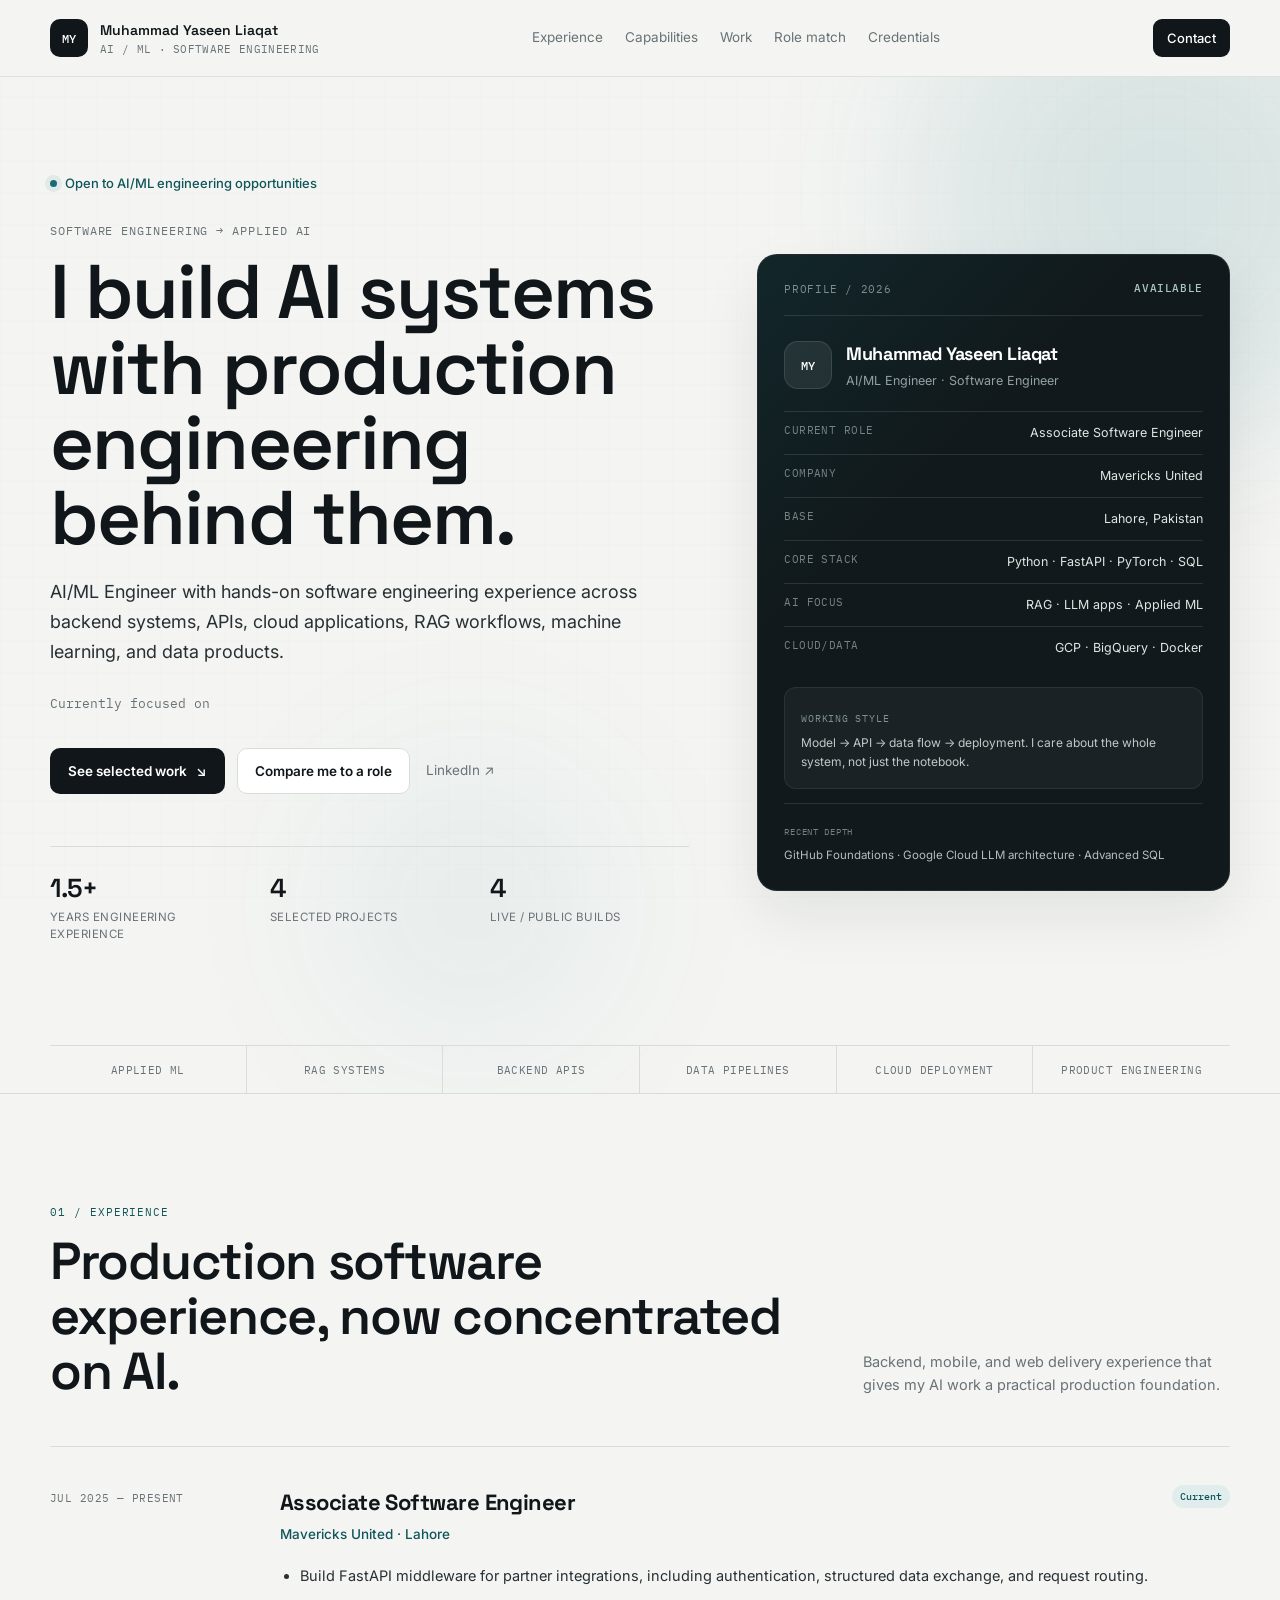
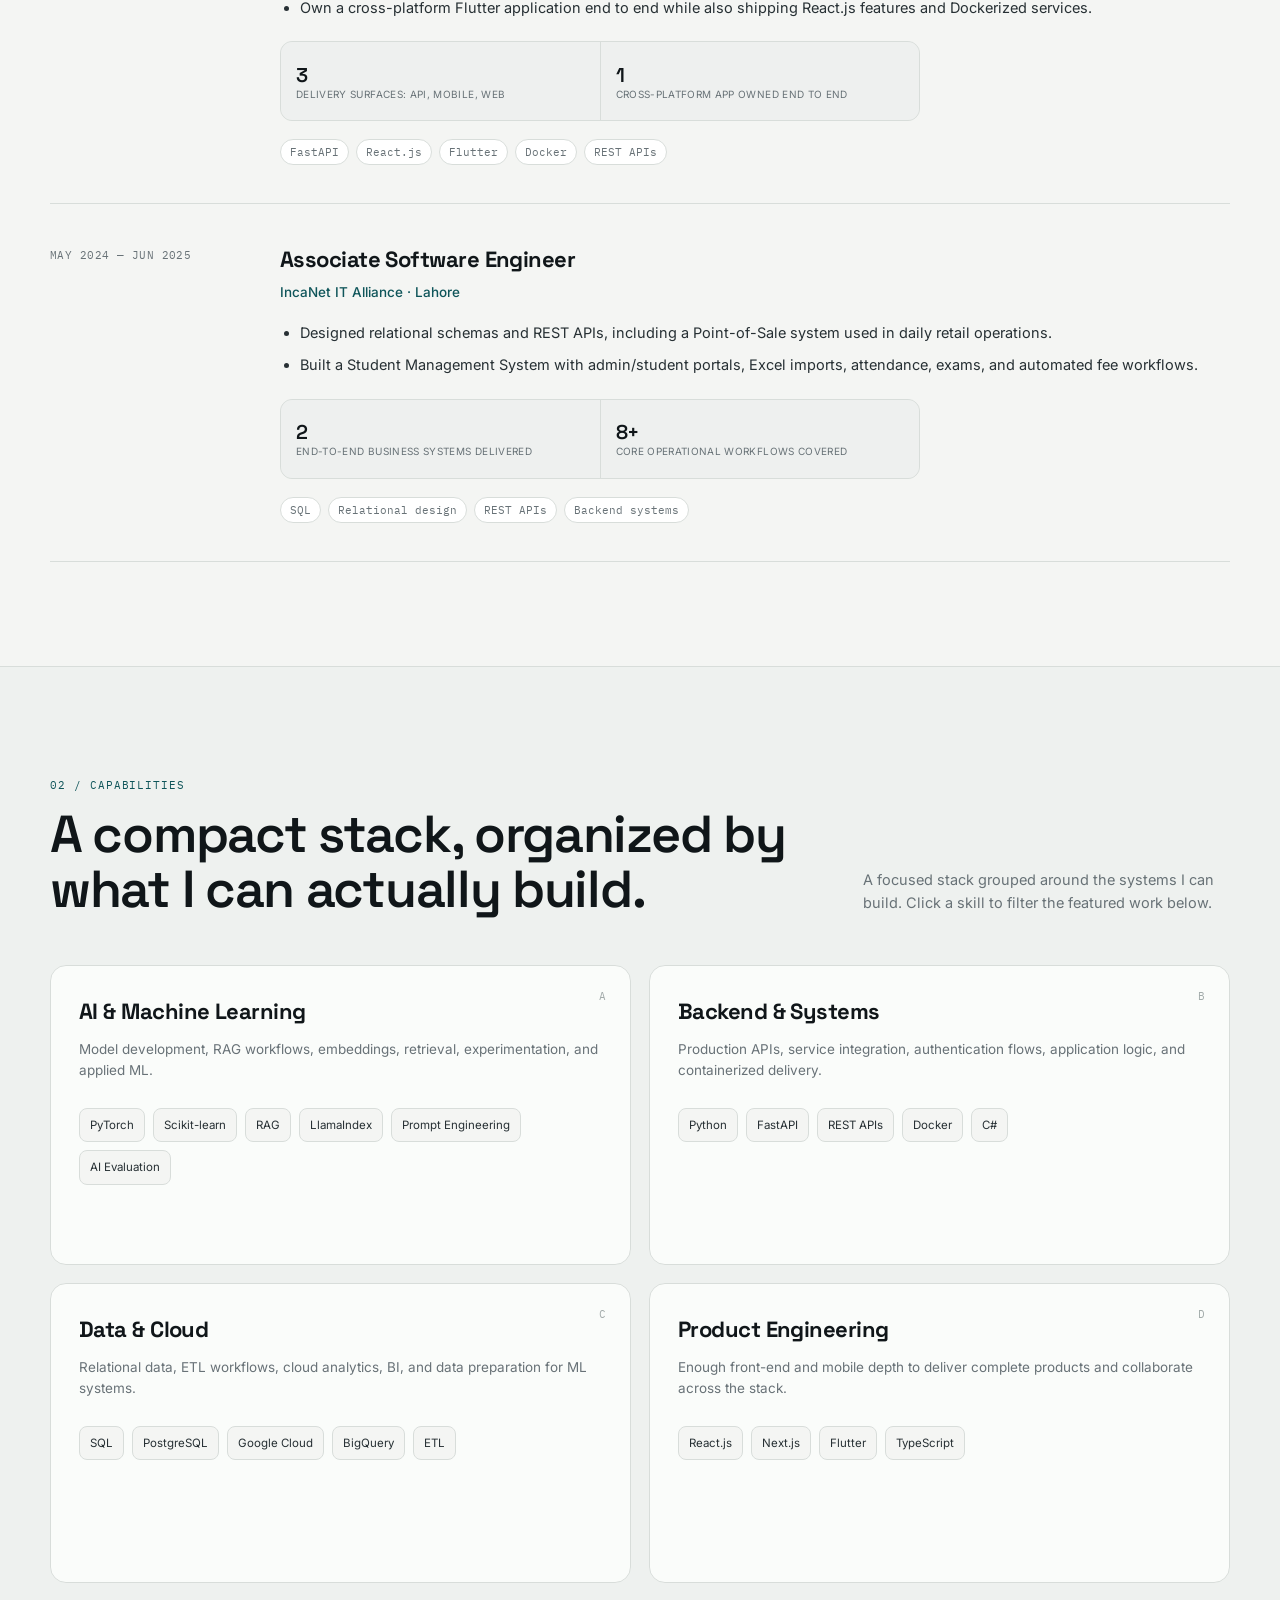
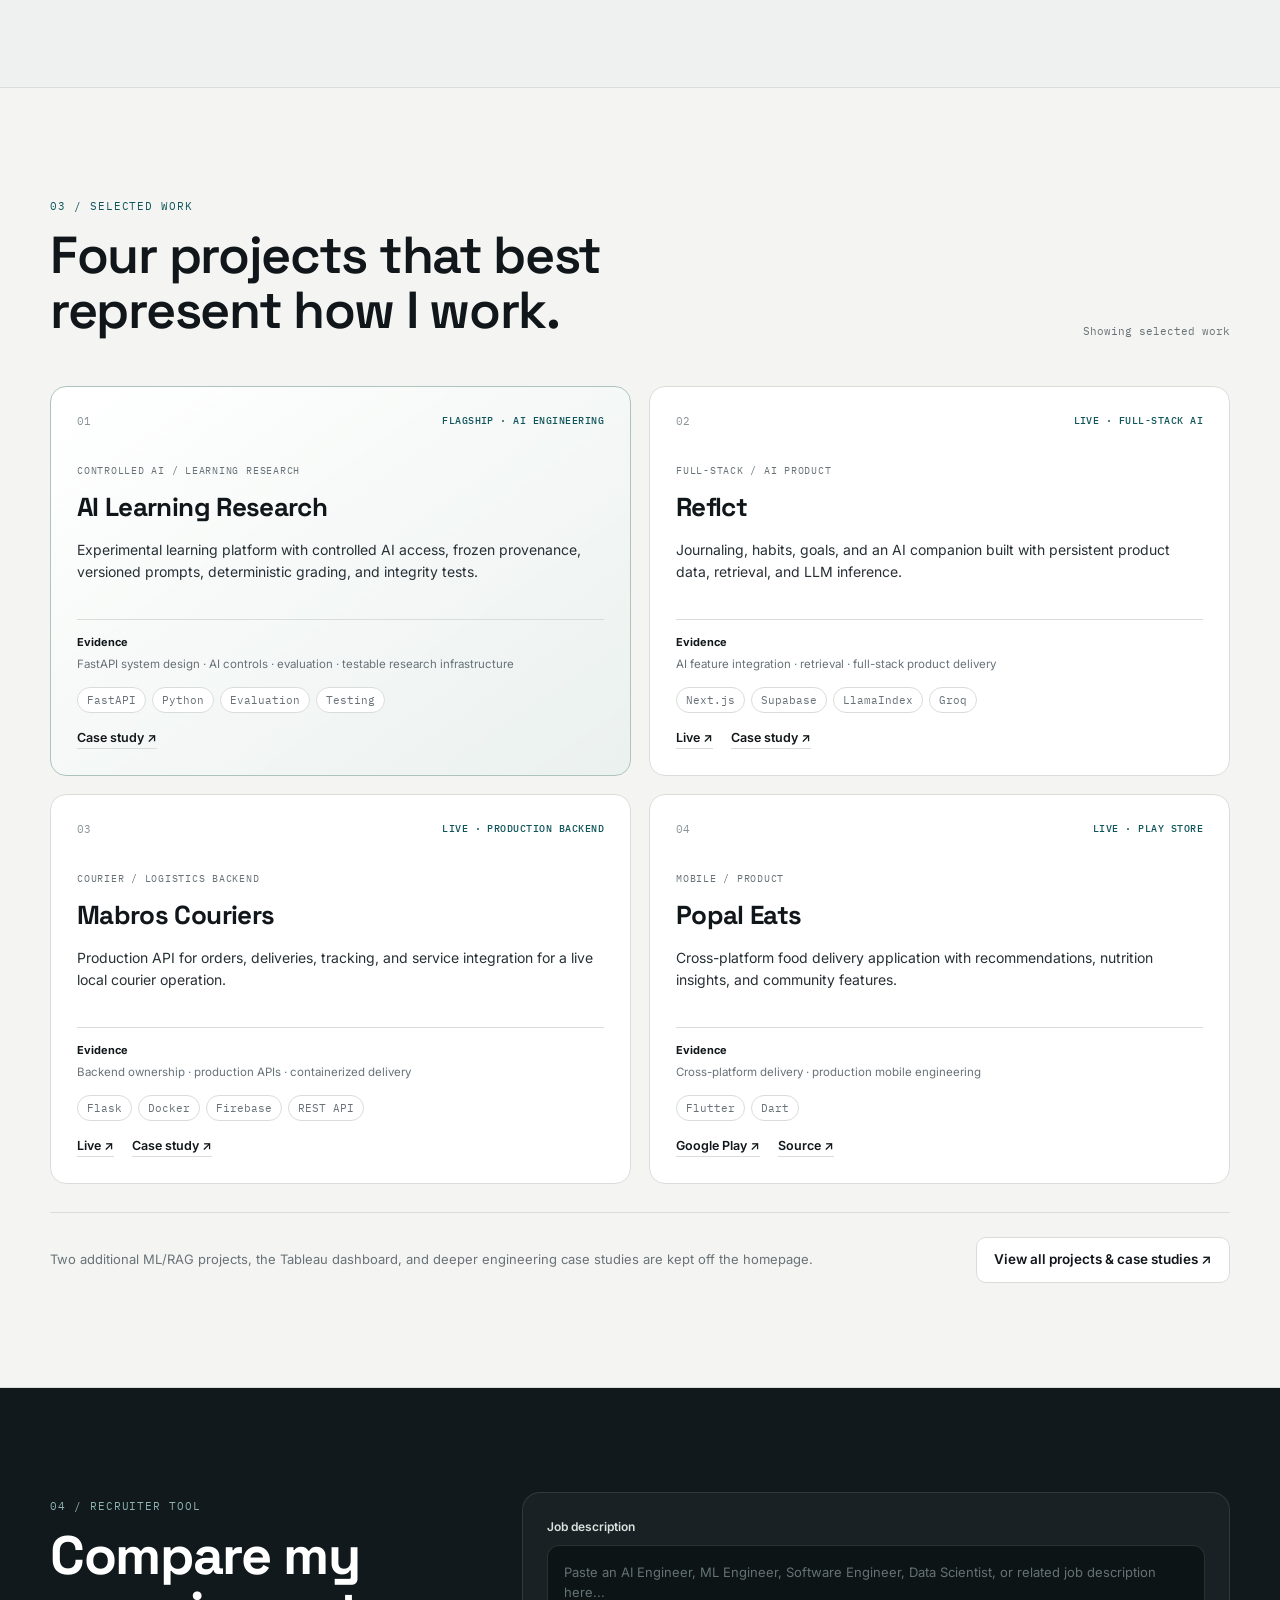
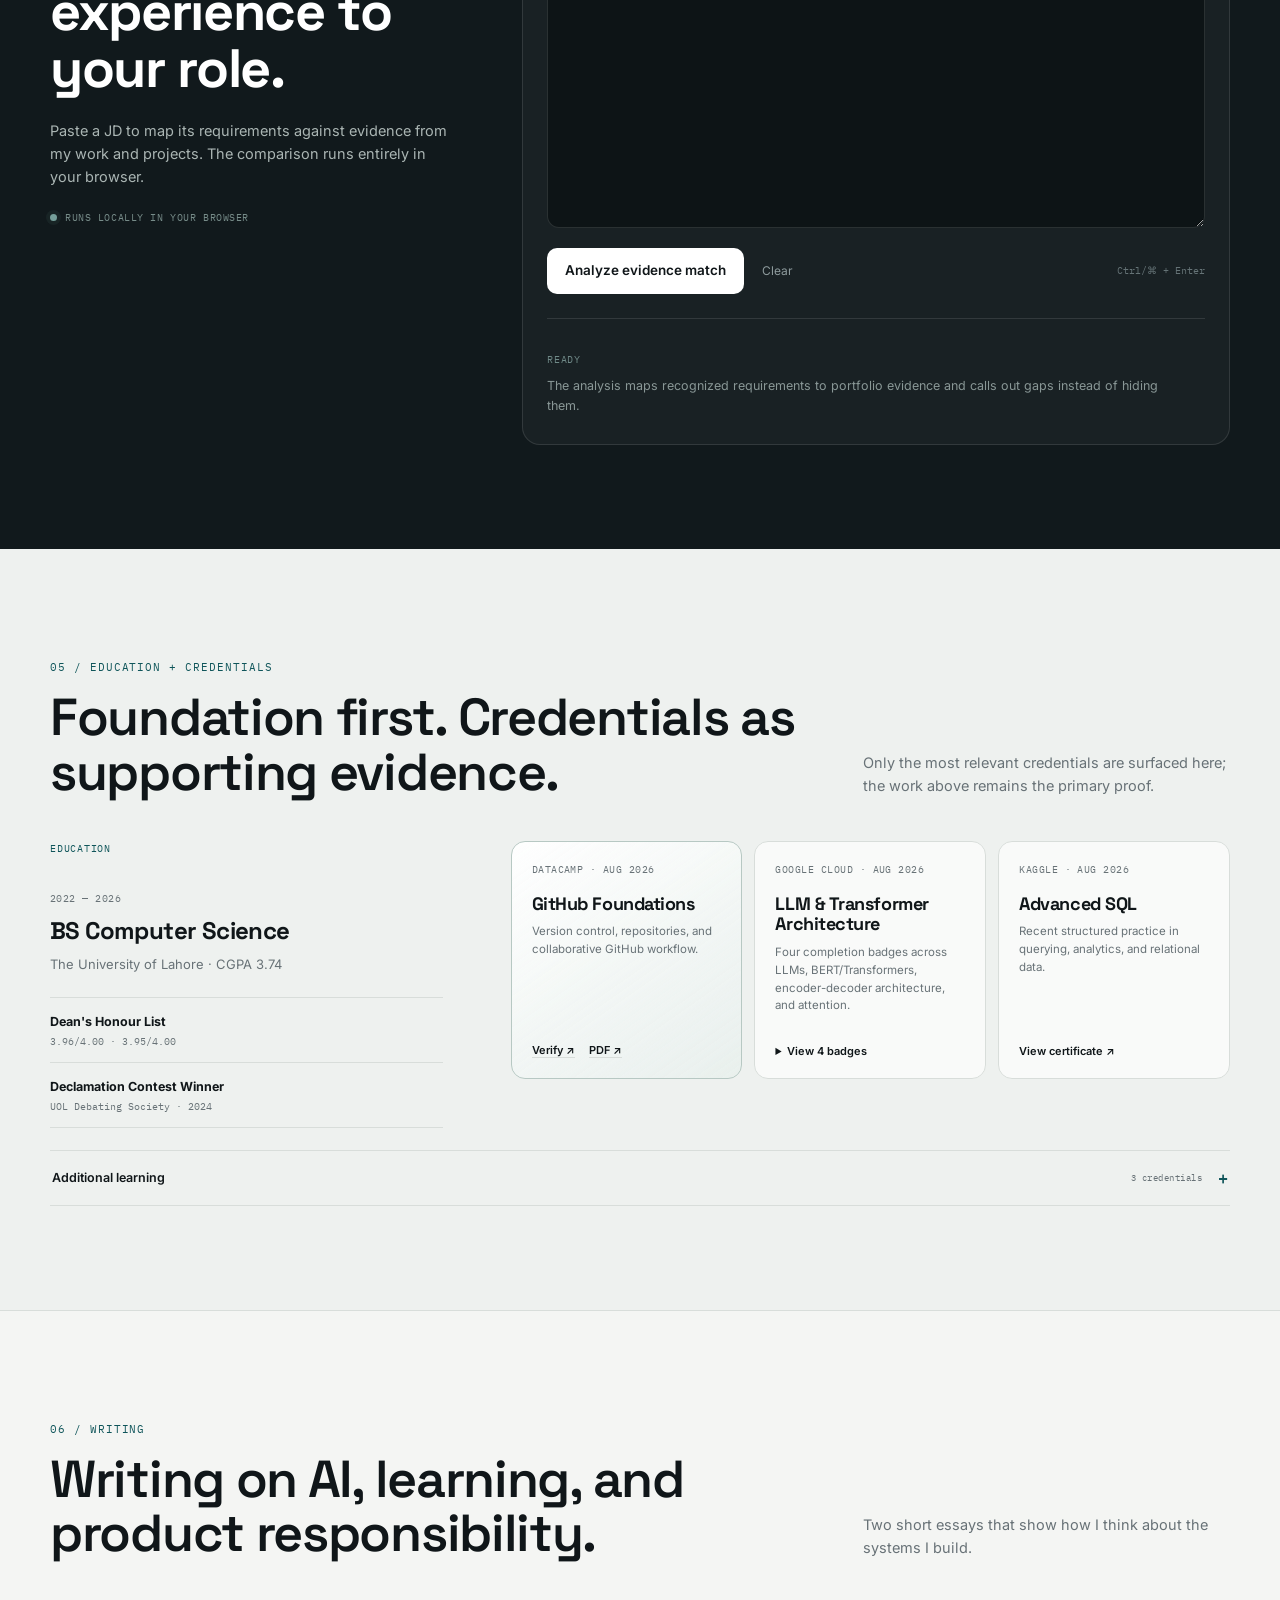
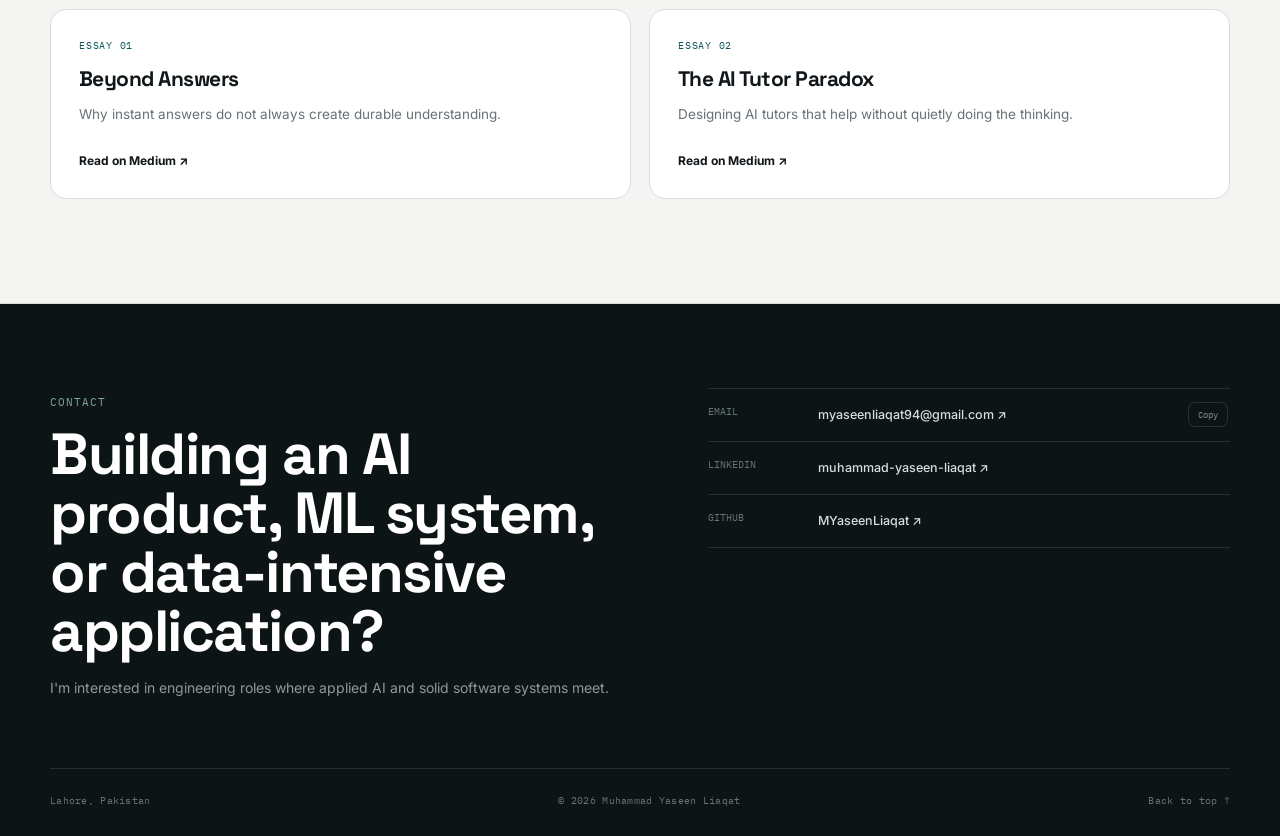
==== commit 9973aeeb: "removed extra details" ====
--- a/index.html
+++ b/index.html
@@ -1,25 +1,24 @@
 <!DOCTYPE html>
+
 <html lang="en">
 <head>
-  <meta charset="UTF-8">
-  <meta name="viewport" content="width=device-width, initial-scale=1.0">
-  <title>Muhammad Yaseen Liaqat — AI/ML Engineer & Software Engineer</title>
-  <meta name="description" content="Portfolio of Muhammad Yaseen Liaqat — AI/ML Engineer and software engineer building RAG systems, machine-learning workflows, APIs, data pipelines, and production applications.">
-  <meta name="theme-color" content="#f4f5f3">
-
-  <meta property="og:title" content="Muhammad Yaseen Liaqat — AI/ML Engineer & Software Engineer">
-  <meta property="og:description" content="Applied AI backed by production software engineering — projects, experience, credentials, and a private JD-to-portfolio evidence matcher.">
-  <meta property="og:type" content="website">
-  <meta name="twitter:card" content="summary">
-  <meta name="twitter:title" content="Muhammad Yaseen Liaqat — AI/ML Engineer & Software Engineer">
-  <meta name="twitter:description" content="Applied AI backed by production software engineering — selected work, case studies, and a private JD-to-portfolio evidence matcher.">
-
-  <link rel="icon" href="assets/favicon.svg" type="image/svg+xml">
-  <link rel="preconnect" href="https://fonts.googleapis.com">
-  <link rel="preconnect" href="https://fonts.gstatic.com" crossorigin>
-  <link href="https://fonts.googleapis.com/css2?family=Space+Grotesk:wght@500;600;700&family=Inter:wght@400;500;600&family=IBM+Plex+Mono:wght@400;500&display=swap" rel="stylesheet">
-  <link rel="stylesheet" href="styles.css">
-  <script type="application/ld+json">
+<meta charset="utf-8"/>
+<meta content="width=device-width, initial-scale=1.0" name="viewport"/>
+<title>Muhammad Yaseen Liaqat — AI/ML Engineer &amp; Software Engineer</title>
+<meta content="Portfolio of Muhammad Yaseen Liaqat — AI/ML Engineer and software engineer building RAG systems, machine-learning workflows, APIs, data pipelines, and production applications." name="description"/>
+<meta content="#f4f5f3" name="theme-color"/>
+<meta content="Muhammad Yaseen Liaqat — AI/ML Engineer &amp; Software Engineer" property="og:title"/>
+<meta content="Applied AI backed by production software engineering — projects, experience, credentials, and a private JD-to-portfolio evidence matcher." property="og:description"/>
+<meta content="website" property="og:type"/>
+<meta content="summary" name="twitter:card"/>
+<meta content="Muhammad Yaseen Liaqat — AI/ML Engineer &amp; Software Engineer" name="twitter:title"/>
+<meta content="Applied AI backed by production software engineering — selected work, case studies, and a private JD-to-portfolio evidence matcher." name="twitter:description"/>
+<link href="assets/favicon.svg" rel="icon" type="image/svg+xml"/>
+<link href="https://fonts.googleapis.com" rel="preconnect"/>
+<link crossorigin="" href="https://fonts.gstatic.com" rel="preconnect"/>
+<link href="https://fonts.googleapis.com/css2?family=Space+Grotesk:wght@500;600;700&amp;family=Inter:wght@400;500;600&amp;family=IBM+Plex+Mono:wght@400;500&amp;display=swap" rel="stylesheet"/>
+<link href="styles.css" rel="stylesheet"/>
+<script type="application/ld+json">
   {
     "@context": "https://schema.org",
     "@type": "Person",
@@ -35,702 +34,428 @@
     "knowsAbout": ["Applied AI", "Machine Learning", "RAG", "LLM applications", "FastAPI", "Python", "SQL", "Docker", "Google Cloud"]
   }
   </script>
-</head>
+<link href="https://myaseenliaqat.github.io/portfolio/" rel="canonical"/><meta content="https://myaseenliaqat.github.io/portfolio/" property="og:url"/></head>
 <body>
-  <a class="skip-link" href="#main">Skip to content</a>
-  <div class="page-progress" aria-hidden="true"><span id="page-progress-fill"></span></div>
-
-  <header class="site-header" id="top">
-    <div class="shell nav-shell">
-      <a class="brand" href="#profile" aria-label="Go to profile overview">
-        <span class="brand-mark">MY</span>
-        <span class="brand-copy">
-          <strong>Muhammad Yaseen Liaqat</strong>
-          <small>AI / ML · Software Engineering</small>
-        </span>
-      </a>
-
-      <nav class="desktop-nav" aria-label="Primary navigation">
-        <a href="#experience">Experience</a>
-        <a href="#capabilities">Capabilities</a>
-        <a href="#projects">Work</a>
-        <a href="#role-match">Role match</a>
-        <a href="#credentials">Credentials</a>
-      </nav>
-
-      <div class="nav-actions">
-        <a class="nav-contact" href="#contact">Contact</a>
-        <button class="menu-button" id="menu-button" type="button" aria-expanded="false" aria-controls="mobile-nav" aria-label="Open navigation">
-          <span></span><span></span>
-        </button>
-      </div>
-    </div>
-
-    <nav class="mobile-nav" id="mobile-nav" aria-label="Mobile navigation">
-      <a href="#experience">Experience</a>
-      <a href="#capabilities">Capabilities</a>
-      <a href="#projects">Work</a>
-      <a href="#role-match">Role match</a>
-      <a href="#credentials">Credentials</a>
-      <a href="#writing">Writing</a>
-      <a href="#contact">Contact</a>
-    </nav>
-  </header>
-
-  <main id="main">
-    <section class="hero" id="profile">
-      <div class="hero-orb hero-orb-a" aria-hidden="true"></div>
-      <div class="hero-orb hero-orb-b" aria-hidden="true"></div>
-
-      <div class="shell hero-grid">
-        <div class="hero-copy reveal">
-          <div class="availability"><span></span> Open to AI/ML engineering opportunities</div>
-          <p class="hero-kicker mono">SOFTWARE ENGINEERING → APPLIED AI</p>
-          <h1>I build AI systems with production engineering behind them.</h1>
-          <p class="hero-lede">AI/ML Engineer with hands-on software engineering experience across backend systems, APIs, cloud applications, RAG workflows, machine learning, and data products.</p>
-
-          <div class="hero-role" aria-live="polite">
-            <span class="mono">Currently focused on</span>
-            <strong id="focus-rotator">AI/ML engineering</strong>
-          </div>
-
-          <div class="hero-actions">
-            <a class="button button-primary" href="#projects">See selected work <span>↘</span></a>
-            <a class="button button-secondary" href="#role-match">Compare me to a role</a>
-            <a class="text-link" href="https://linkedin.com/in/muhammad-yaseen-liaqat" target="_blank" rel="noopener">LinkedIn ↗</a>
-          </div>
-
-          <div class="hero-stats" aria-label="Portfolio highlights">
-            <div>
-              <strong data-count-to="1.5" data-decimals="1" data-suffix="+">1.5+</strong>
-              <span>years engineering experience</span>
-            </div>
-            <div>
-              <strong data-count-to="6">6</strong>
-              <span>featured projects</span>
-            </div>
-            <div>
-              <strong data-count-to="4">4</strong>
-              <span>live / public builds</span>
-            </div>
-          </div>
-        </div>
-
-        <aside class="profile-panel reveal" aria-label="Professional profile summary">
-          <div class="panel-topline">
-            <span class="mono">PROFILE / 2026</span>
-            <span class="panel-status">AVAILABLE</span>
-          </div>
-
-          <div class="profile-title-block">
-            <span class="profile-avatar">MY</span>
-            <div>
-              <h2>Muhammad Yaseen Liaqat</h2>
-              <p>AI/ML Engineer · Software Engineer</p>
-            </div>
-          </div>
-
-          <dl class="profile-facts">
-            <div><dt>Current role</dt><dd>Associate Software Engineer</dd></div>
-            <div><dt>Company</dt><dd>Mavericks United</dd></div>
-            <div><dt>Base</dt><dd>Lahore, Pakistan</dd></div>
-            <div><dt>Core stack</dt><dd>Python · FastAPI · PyTorch · SQL</dd></div>
-            <div><dt>AI focus</dt><dd>RAG · LLM apps · Applied ML</dd></div>
-            <div><dt>Cloud/data</dt><dd>GCP · BigQuery · Docker</dd></div>
-          </dl>
-
-          <div class="profile-proof">
-            <span class="mono">WORKING STYLE</span>
-            <p>Model → API → data flow → deployment. I care about the whole system, not just the notebook.</p>
-          </div>
-
-          <div class="profile-learning">
-            <span class="mono">RECENT DEPTH</span>
-            <p>GitHub Foundations · Google Cloud LLM architecture · Advanced SQL</p>
-          </div>
-        </aside>
-      </div>
-
-      <div class="shell proof-strip reveal" aria-label="Professional strengths">
-        <span>Applied ML</span>
-        <span>RAG systems</span>
-        <span>Backend APIs</span>
-        <span>Data pipelines</span>
-        <span>Cloud deployment</span>
-        <span>Product engineering</span>
-      </div>
-    </section>
-
-    <section class="section" id="experience">
-      <div class="shell">
-        <div class="section-heading reveal">
-          <div>
-            <span class="section-label mono">01 / EXPERIENCE</span>
-            <h2>Production software experience, now concentrated on AI.</h2>
-          </div>
-          <p>I bring the engineering habits that AI teams need once a prototype has to become a dependable product: APIs, data contracts, authentication, deployment, and maintainable application code.</p>
-        </div>
-
-        <p class="scope-note reveal">For vendor-scale work, I show scope through workflow breadth, ownership, and shipped surfaces rather than inflated traffic or user numbers.</p>
-
-        <div class="experience-list">
-          <article class="experience-item reveal">
-            <div class="experience-date mono">JUL 2025 — PRESENT</div>
-            <div class="experience-body">
-              <div class="experience-title-row">
-                <div>
-                  <h3>Associate Software Engineer</h3>
-                  <p>Mavericks United · Lahore</p>
-                </div>
-                <span>Current</span>
-              </div>
-              <ul>
-                <li>Build and maintain FastAPI middleware connecting internal backend systems with partner applications, covering structured data exchange, authentication, and request routing.</li>
-                <li>Own end-to-end development of a cross-platform Flutter application, including authentication, state management, responsive UI, and production delivery.</li>
-                <li>Build React.js features for a retail agent-facing application and containerize services with Docker to make deployment consistent across environments.</li>
-              </ul>
-              <div class="impact-strip" aria-label="Current role scope indicators">
-                <div><strong>3</strong><span>delivery surfaces: API, mobile, web</span></div>
-                <div><strong>1</strong><span>cross-platform app owned end to end</span></div>
-                <div><strong>4</strong><span>core engineering areas across the role</span></div>
-              </div>
-              <div class="evidence-row"><span>FastAPI</span><span>React.js</span><span>Flutter</span><span>Docker</span><span>REST APIs</span></div>
-            </div>
-          </article>
-
-          <article class="experience-item reveal">
-            <div class="experience-date mono">MAY 2024 — JUN 2025</div>
-            <div class="experience-body">
-              <div class="experience-title-row">
-                <div>
-                  <h3>Associate Software Engineer</h3>
-                  <p>IncaNet IT Alliance · Lahore</p>
-                </div>
-              </div>
-              <ul>
-                <li>Designed relational database schemas and REST APIs supporting full CRUD workflows across enterprise applications.</li>
-                <li>Built a Point-of-Sale system end-to-end with inventory tracking, invoice and receipt generation, and sales reporting used in daily retail operations.</li>
-                <li>Built a Student Management System with admin and student portals, bulk Excel imports, attendance and exam tracking, and automated fee processing.</li>
-              </ul>
-              <div class="impact-strip" aria-label="Prior role scope indicators">
-                <div><strong>2</strong><span>end-to-end business systems delivered</span></div>
-                <div><strong>8+</strong><span>core operational workflows covered</span></div>
-                <div><strong>2</strong><span>user portals in the student system</span></div>
-              </div>
-              <div class="evidence-row"><span>SQL</span><span>Relational design</span><span>REST APIs</span><span>Backend systems</span></div>
-            </div>
-          </article>
-        </div>
-      </div>
-    </section>
-
-    <section class="section section-muted" id="capabilities">
-      <div class="shell">
-        <div class="section-heading reveal">
-          <div>
-            <span class="section-label mono">02 / CAPABILITIES</span>
-            <h2>A compact stack, organized by what I can actually build.</h2>
-          </div>
-          <p>Click a capability to filter the project evidence below. This keeps the portfolio proof-oriented rather than turning the page into a long keyword wall.</p>
-        </div>
-
-        <div class="capability-grid">
-          <article class="capability-card reveal">
-            <span class="capability-number mono">A</span>
-            <h3>AI & Machine Learning</h3>
-            <p>Model development, RAG workflows, embeddings, retrieval, experimentation, and applied ML.</p>
-            <div class="skill-cloud">
-              <button data-skill="pytorch">PyTorch</button>
-              <button data-skill="scikit-learn">Scikit-learn</button>
-              <button data-skill="rag">RAG</button>
-              <button data-skill="langchain">LangChain</button>
-              <button data-skill="llamaindex">LlamaIndex</button>
-              <button data-skill="embeddings">Embeddings</button>
-              <button data-skill="prompt-engineering">Prompt Engineering</button>
-              <button data-skill="evaluation">AI Evaluation</button>
-              <button data-skill="testing">Testing / Guardrails</button>
-            </div>
-          </article>
-
-          <article class="capability-card reveal">
-            <span class="capability-number mono">B</span>
-            <h3>Backend & Systems</h3>
-            <p>Production APIs, service integration, authentication flows, application logic, and containerized delivery.</p>
-            <div class="skill-cloud">
-              <button data-skill="python">Python</button>
-              <button data-skill="fastapi">FastAPI</button>
-              <button data-skill="flask">Flask</button>
-              <button data-skill="rest-apis">REST APIs</button>
-              <button data-skill="docker">Docker</button>
-              <button data-skill="csharp">C#</button>
-            </div>
-          </article>
-
-          <article class="capability-card reveal">
-            <span class="capability-number mono">C</span>
-            <h3>Data & Cloud</h3>
-            <p>Relational data, ETL workflows, cloud analytics, BI, and data preparation for ML systems.</p>
-            <div class="skill-cloud">
-              <button data-skill="sql">SQL</button>
-              <button data-skill="postgresql">PostgreSQL</button>
-              <button data-skill="gcp">Google Cloud</button>
-              <button data-skill="bigquery">BigQuery</button>
-              <button data-skill="etl">ETL</button>
-              <button data-skill="tableau">Tableau</button>
-            </div>
-          </article>
-
-          <article class="capability-card reveal">
-            <span class="capability-number mono">D</span>
-            <h3>Product Engineering</h3>
-            <p>Enough front-end and mobile depth to deliver complete products and collaborate across the stack.</p>
-            <div class="skill-cloud">
-              <button data-skill="react">React.js</button>
-              <button data-skill="nextjs">Next.js</button>
-              <button data-skill="flutter">Flutter</button>
-              <button data-skill="javascript">JavaScript</button>
-              <button data-skill="typescript">TypeScript</button>
-            </div>
-          </article>
-        </div>
-      </div>
-    </section>
-
-    <section class="section" id="projects">
-      <div class="shell">
-        <div class="section-heading reveal">
-          <div>
-            <span class="section-label mono">03 / SELECTED WORK</span>
-            <h2>Projects that show range — and implementation depth.</h2>
-          </div>
-          <div class="project-filter-status" id="project-filter-status" aria-live="polite">
-            <span>Showing all work</span>
-            <button id="clear-project-filter" type="button" hidden>Clear filter</button>
-          </div>
-        </div>
-
-        <div class="project-grid" id="project-grid">
-          <article class="project-card project-card-featured reveal" data-stack="fastapi python ai prompt-engineering evaluation testing research backend rest-apis">
-            <div class="project-card-head">
-              <span class="project-index mono">01</span>
-              <span class="project-status live">FLAGSHIP · AI ENGINEERING</span>
-            </div>
-            <div>
-              <p class="project-type mono">CONTROLLED AI / LEARNING RESEARCH</p>
-              <h3>AI Learning Research</h3>
-              <p class="project-description">Research platform for studying how controlled AI support affects programming learning, with condition-aware access, frozen learner provenance, staged tasks, prompt versioning, grading, and integrity checks.</p>
-            </div>
-            <div class="project-metrics" aria-label="AI Learning Research scope">
-              <span><strong>5</strong> study phases</span><span><strong>8</strong> AI-turn cap</span><span><strong>20m</strong> supported window</span><span><strong>15+</strong> integrity tests</span>
-            </div>
-            <div class="project-proof"><strong>What it proves</strong><span>Applied AI controls · evaluation thinking · FastAPI system design · testable research infrastructure</span></div>
-            <div class="project-stack"><span>FastAPI</span><span>Python</span><span>Prompt versioning</span><span>Grader</span><span>Testing</span></div>
-            <div class="project-links"><a href="#case-ai-learning">Read case study ↓</a></div>
-          </article>
-
-          <article class="project-card reveal" data-stack="nextjs react javascript supabase groq llamaindex rag embeddings ai product">
-            <div class="project-card-head">
-              <span class="project-index mono">02</span>
-              <span class="project-status live">LIVE · FULL STACK AI</span>
-            </div>
-            <div>
-              <p class="project-type mono">FULL-STACK / AI PRODUCT</p>
-              <h3>Reflct</h3>
-              <p class="project-description">Personal productivity product combining journaling, habits, goals, and an AI companion using Next.js, Supabase, LlamaIndex retrieval, and Groq inference.</p>
-            </div>
-            <div class="project-metrics"><span><strong>4</strong> product modules</span><span><strong>2</strong> AI/data layers</span><span><strong>1</strong> live deployment</span></div>
-            <div class="project-proof"><strong>What it proves</strong><span>AI feature integration · retrieval · full-stack product delivery</span></div>
-            <div class="project-stack"><span>Next.js</span><span>Supabase</span><span>LlamaIndex</span><span>Groq</span></div>
-            <div class="project-links">
-              <a href="https://reflct-app-ebon.vercel.app/" target="_blank" rel="noopener">Live product ↗</a>
-              <a href="https://github.com/MYaseenLiaqat/reflct-app" target="_blank" rel="noopener">Source ↗</a>
-              <a href="#case-reflct">Case study ↓</a>
-            </div>
-          </article>
-
-          <article class="project-card reveal" data-stack="flask docker firebase rest-apis python backend">
-            <div class="project-card-head">
-              <span class="project-index mono">03</span>
-              <span class="project-status live">LIVE · PRODUCTION BACKEND</span>
-            </div>
-            <div>
-              <p class="project-type mono">COURIER / LOGISTICS BACKEND</p>
-              <h3>Mabros Couriers</h3>
-              <p class="project-description">Production backend API powering a courier and logistics platform, handling orders, deliveries, tracking, and service integration for a live client.</p>
-            </div>
-            <div class="project-metrics"><span><strong>4</strong> workflow areas</span><span><strong>1</strong> live client</span><span><strong>1</strong> containerized service</span></div>
-            <div class="project-proof"><strong>What it proves</strong><span>Backend ownership · production APIs · containerized delivery</span></div>
-            <div class="project-stack"><span>Flask</span><span>Docker</span><span>Firebase</span><span>REST API</span></div>
-            <div class="project-links">
-              <a href="https://mabroscouriers.com/" target="_blank" rel="noopener">Live product ↗</a>
-              <a href="https://github.com/MYaseenLiaqat/mabros-backend" target="_blank" rel="noopener">Source ↗</a>
-              <a href="#case-mabros">Case study ↓</a>
-            </div>
-          </article>
-
-          <article class="project-card reveal" data-stack="flutter dart product mobile ai">
-            <div class="project-card-head">
-              <span class="project-index mono">04</span>
-              <span class="project-status live">LIVE · PLAY STORE</span>
-            </div>
-            <div>
-              <p class="project-type mono">MOBILE / AI PRODUCT</p>
-              <h3>Popal Eats</h3>
-              <p class="project-description">AI-powered food delivery app with personalized recommendations, nutrition insights, and community features, published on the Google Play Store.</p>
-            </div>
-            <div class="project-metrics"><span><strong>3</strong> differentiated features</span><span><strong>1</strong> store release</span></div>
-            <div class="project-proof"><strong>What it proves</strong><span>Cross-platform product delivery · production mobile engineering</span></div>
-            <div class="project-stack"><span>Flutter</span><span>Dart</span></div>
-            <div class="project-links">
-              <a href="https://play.google.com/store/apps/details?id=com.popaleats.app" target="_blank" rel="noopener">Google Play ↗</a>
-              <a href="https://github.com/MYaseenLiaqat/popal-eats" target="_blank" rel="noopener">Source ↗</a>
-            </div>
-          </article>
-
-          <article class="project-card reveal" data-stack="langchain rag embeddings chromadb prompt-engineering python ai">
-            <div class="project-card-head">
-              <span class="project-index mono">05</span>
-              <span class="project-status">CODE · AI APPLICATION</span>
-            </div>
-            <div>
-              <p class="project-type mono">RAG / PERSONALIZATION</p>
-              <h3>AI Growth Journal</h3>
-              <p class="project-description">AI-powered journaling app using vector embeddings and semantic retrieval over past entries to support mood tracking and personalized reflections.</p>
-            </div>
-            <div class="project-metrics"><span><strong>3</strong> RAG stages</span><span><strong>1</strong> semantic memory layer</span></div>
-            <div class="project-proof"><strong>What it proves</strong><span>RAG architecture · semantic retrieval · LLM application design</span></div>
-            <div class="project-stack"><span>LangChain</span><span>RAG</span><span>ChromaDB</span><span>Embeddings</span></div>
-            <div class="project-links"><a href="https://github.com/MYaseenLiaqat/ai-journal" target="_blank" rel="noopener">Source ↗</a></div>
-          </article>
-
-          <article class="project-card reveal" data-stack="scikit-learn python ml feature-engineering model-tuning data">
-            <div class="project-card-head">
-              <span class="project-index mono">06</span>
-              <span class="project-status">CODE · MACHINE LEARNING</span>
-            </div>
-            <div>
-              <p class="project-type mono">CLASSIFICATION / ML</p>
-              <h3>Bank Marketing Prediction</h3>
-              <p class="project-description">Compared five classification models on roughly 45,000 banking records and tuned the strongest model to around 90% accuracy for term-deposit prediction.</p>
-            </div>
-            <div class="project-metrics"><span><strong>~45K</strong> records</span><span><strong>5</strong> models</span><span><strong>~90%</strong> accuracy</span></div>
-            <div class="project-proof"><strong>What it proves</strong><span>Model comparison · feature engineering · hyperparameter tuning</span></div>
-            <div class="project-stack"><span>Scikit-learn</span><span>Python</span><span>GridSearchCV</span></div>
-            <div class="project-links"><a href="https://github.com/MYaseenLiaqat/bank-marketing-ml" target="_blank" rel="noopener">Source ↗</a></div>
-          </article>
-        </div>
-
-        <div class="case-study-heading reveal">
-          <span class="section-label mono">DEEPER EVIDENCE</span>
-          <h3>Three builds, shown like engineering work rather than gallery pieces.</h3>
-          <p>Problem framing, system shape, decisions, and scope — the parts I would actually discuss in an interview.</p>
-        </div>
-
-        <div class="case-study-list">
-          <article class="case-study reveal" id="case-ai-learning">
-            <div class="case-study-copy">
-              <div class="case-study-topline"><span class="mono">CASE 01 · APPLIED AI / RESEARCH</span><span>Flagship</span></div>
-              <h3>AI Learning Research</h3>
-              <p class="case-study-problem"><strong>Problem.</strong> Build an experimental learning platform where AI can support a learner without silently becoming the learner, while keeping conditions reproducible enough for research.</p>
-              <div class="case-study-decisions">
-                <div><span class="mono">01</span><p><strong>Freeze experimental provenance.</strong> Learner condition, prompt version, model/provider identifiers, module version, and AI cap are persisted so mutable runtime settings do not rewrite the study history.</p></div>
-                <div><span class="mono">02</span><p><strong>Control assistance.</strong> AI access is condition-aware, attempts are ownership-checked, supported sessions expire, and interaction count is capped at eight.</p></div>
-                <div><span class="mono">03</span><p><strong>Grade deterministically.</strong> Code runs in a fresh namespace with an explicit result variable, while automated tests cover access, submission, scheduling, and prompt integrity.</p></div>
-              </div>
-              <div class="case-study-metrics"><span><b>5</b> study phases</span><span><b>8</b> AI turns max</span><span><b>20m</b> supported phase</span><span><b>15+</b> integrity tests</span></div>
-            </div>
-            <div class="case-study-system" aria-label="AI Learning Research system flow">
-              <span class="mono">SYSTEM SHAPE</span>
-              <div class="system-flow">
-                <div><small>01</small><strong>Learner</strong><em>condition + attempt</em></div><i>→</i>
-                <div><small>02</small><strong>FastAPI</strong><em>access + provenance</em></div><i>→</i>
-                <div><small>03</small><strong>AI / Task</strong><em>versioned support</em></div><i>→</i>
-                <div><small>04</small><strong>Grader</strong><em>result + research log</em></div>
-              </div>
-              <p>Designed around reproducibility and controlled assistance, not just chatbot functionality.</p>
-            </div>
-          </article>
-
-          <article class="case-study reveal" id="case-reflct">
-            <div class="case-study-copy">
-              <div class="case-study-topline"><span class="mono">CASE 02 · FULL-STACK AI</span><a href="https://reflct-app-ebon.vercel.app/" target="_blank" rel="noopener">Live ↗</a></div>
-              <h3>Reflct</h3>
-              <p class="case-study-problem"><strong>Problem.</strong> Put journaling, habits, goals, and an AI companion into one product without treating the AI layer as a disconnected demo.</p>
-              <div class="case-study-decisions">
-                <div><span class="mono">01</span><p><strong>Keep product state central.</strong> Supabase provides the persistent application data that the experience is built around.</p></div>
-                <div><span class="mono">02</span><p><strong>Add retrieval before inference.</strong> LlamaIndex is used as the retrieval layer so the AI experience can work from relevant application context instead of a context-free prompt.</p></div>
-                <div><span class="mono">03</span><p><strong>Ship the full loop.</strong> Next.js handles the user-facing product while Groq provides the inference layer behind the AI companion.</p></div>
-              </div>
-              <div class="case-study-metrics"><span><b>4</b> product modules</span><span><b>1</b> retrieval layer</span><span><b>1</b> inference layer</span><span><b>1</b> live deployment</span></div>
-            </div>
-            <div class="case-study-system" aria-label="Reflct system flow">
-              <span class="mono">SYSTEM SHAPE</span>
-              <div class="system-flow">
-                <div><small>01</small><strong>Next.js</strong><em>product UI</em></div><i>→</i>
-                <div><small>02</small><strong>Supabase</strong><em>app data</em></div><i>→</i>
-                <div><small>03</small><strong>LlamaIndex</strong><em>retrieval</em></div><i>→</i>
-                <div><small>04</small><strong>Groq</strong><em>LLM inference</em></div>
-              </div>
-              <p>A product-first AI architecture: persistent user workflows first, retrieval and inference second.</p>
-            </div>
-          </article>
-
-          <article class="case-study reveal" id="case-mabros">
-            <div class="case-study-copy">
-              <div class="case-study-topline"><span class="mono">CASE 03 · PRODUCTION BACKEND</span><a href="https://mabroscouriers.com/" target="_blank" rel="noopener">Live ↗</a></div>
-              <h3>Mabros Couriers</h3>
-              <p class="case-study-problem"><strong>Problem.</strong> Provide a dependable backend for a local courier operation where orders, deliveries, tracking, and service integration all need to move through one API surface.</p>
-              <div class="case-study-decisions">
-                <div><span class="mono">01</span><p><strong>Centralize operational workflows.</strong> The Flask API is the application boundary for order, delivery, and tracking operations.</p></div>
-                <div><span class="mono">02</span><p><strong>Keep data integration practical.</strong> Firebase supports the backend data needs without introducing infrastructure beyond the scale of the client.</p></div>
-                <div><span class="mono">03</span><p><strong>Standardize deployment.</strong> Docker packages the backend so local development and production delivery use the same service boundary.</p></div>
-              </div>
-              <div class="case-study-metrics"><span><b>4</b> workflow areas</span><span><b>1</b> live client</span><span><b>1</b> API surface</span><span><b>1</b> containerized service</span></div>
-            </div>
-            <div class="case-study-system" aria-label="Mabros Couriers system flow">
-              <span class="mono">SYSTEM SHAPE</span>
-              <div class="system-flow">
-                <div><small>01</small><strong>Client</strong><em>operational UI</em></div><i>→</i>
-                <div><small>02</small><strong>Flask API</strong><em>business logic</em></div><i>→</i>
-                <div><small>03</small><strong>Firebase</strong><em>application data</em></div><i>→</i>
-                <div><small>04</small><strong>Docker</strong><em>delivery boundary</em></div>
-              </div>
-              <p>Appropriately scoped engineering for a real local vendor: operational coverage and maintainability over unnecessary complexity.</p>
-            </div>
-          </article>
-        </div>
-
-        <div class="section-cta reveal">
-          <p>Also available: a <a class="inline-link" href="https://public.tableau.com/views/Tableau_Practice_17418056624600/SalesDashboard?:language=en-GB&amp;:sid=&amp;:redirect=auth&amp;:display_count=n&amp;:origin=viz_share_link" target="_blank" rel="noopener">live Tableau sales dashboard ↗</a>, plus additional ML, data, and engineering work on GitHub.</p>
-          <a class="button button-secondary" href="https://github.com/MYaseenLiaqat?tab=repositories" target="_blank" rel="noopener">Explore GitHub ↗</a>
-        </div>
-      </div>
-    </section>
-
-    <section class="role-match-section" id="role-match">
-      <div class="shell role-match-grid">
-        <div class="role-match-copy reveal">
-          <span class="section-label mono">04 / RECRUITER TOOL</span>
-          <h2>Paste the job description. See the evidence.</h2>
-          <p>This is a private, browser-only JD matcher. It compares technical requirements in the description with skills and evidence already shown in this portfolio.</p>
-          <ul class="role-match-notes">
-            <li>No API key. No data is sent anywhere.</li>
-            <li>The score is evidence overlap, not a hiring recommendation.</li>
-            <li>Gaps are shown instead of being hidden.</li>
-          </ul>
-          <div class="privacy-note mono"><span></span> RUNS LOCALLY IN YOUR BROWSER</div>
-        </div>
-
-        <div class="matcher reveal">
-          <label for="jd-input">Job description</label>
-          <textarea id="jd-input" rows="12" placeholder="Paste an AI Engineer, ML Engineer, Software Engineer, Data Scientist, or related job description here..."></textarea>
-          <div class="matcher-actions">
-            <button class="button button-light" id="analyze-jd" type="button">Analyze evidence match</button>
-            <button class="text-button" id="clear-jd" type="button">Clear</button>
-            <span class="shortcut mono">Ctrl/⌘ + Enter</span>
-          </div>
-
-          <div class="matcher-empty" id="matcher-empty">
-            <span class="mono">READY</span>
-            <p>The analysis will map the role to portfolio evidence, recognized strengths, and requirements not explicitly demonstrated here.</p>
-          </div>
-
-          <div class="matcher-results" id="matcher-results" hidden aria-live="polite">
-            <div class="match-score-block">
-              <div class="score-ring" id="score-ring"><strong id="match-score">0%</strong></div>
-              <div>
-                <span class="mono">EVIDENCE OVERLAP</span>
-                <h3 id="match-label">Good alignment</h3>
-                <p id="match-summary"></p>
-              </div>
-            </div>
-
-            <div class="recruiter-brief">
-              <span class="mono">RECRUITER BRIEF</span>
-              <p id="recruiter-brief-text"></p>
-            </div>
-
-            <div class="match-columns">
-              <div>
-                <h4>Matched capabilities</h4>
-                <div class="result-tags" id="matched-skills"></div>
-              </div>
-              <div>
-                <h4>Not explicitly evidenced</h4>
-                <div class="result-tags muted" id="missing-skills"></div>
-              </div>
-            </div>
-
-            <div class="evidence-output">
-              <h4>Supporting portfolio evidence</h4>
-              <ul id="evidence-list"></ul>
-            </div>
-
-            <div class="experience-warning" id="experience-warning" hidden></div>
-
-            <button class="copy-summary" id="copy-summary" type="button">Copy match summary</button>
-          </div>
-        </div>
-      </div>
-    </section>
-
-    <section class="section section-muted" id="credentials">
-      <div class="shell">
-        <div class="section-heading credential-heading reveal">
-          <div>
-            <span class="section-label mono">05 / EDUCATION + CREDENTIALS</span>
-            <h2>Formal foundation, with focused technical depth.</h2>
-          </div>
-          <p>I keep credentials secondary to project and work evidence. These are the ones most relevant to the engineering roles I am targeting: software collaboration, AI architecture, and data.</p>
-        </div>
-
-        <div class="credential-layout">
-          <div class="education-panel reveal">
-            <span class="mini-label mono">EDUCATION &amp; HONORS</span>
-            <div class="credential-list education-list">
-              <article>
-                <span class="credential-date mono">2022 — 2026</span>
-                <h3>BS Computer Science</h3>
-                <p>The University of Lahore · CGPA 3.74</p>
-              </article>
-              <article>
-                <span class="credential-date mono">ACADEMIC HONOR</span>
-                <h3>Dean's Honour List</h3>
-                <p>Department of CS&amp;IT · 3.96/4.00 (Jul 2023), 3.95/4.00 (Feb 2023)</p>
-              </article>
-              <article>
-                <span class="credential-date mono">FEB 2024</span>
-                <h3>Inter-Department Declamation Contest — Winner</h3>
-                <p>UOL Debating Society</p>
-              </article>
-            </div>
-          </div>
-
-          <div class="selected-credentials reveal">
-            <div class="selected-credentials-topline">
-              <span class="mini-label mono">SELECTED CREDENTIALS</span>
-              <span class="mono">RELEVANCE OVER VOLUME</span>
-            </div>
-
-            <article class="credential-showcase credential-showcase-featured">
-              <button class="credential-preview" type="button" data-credential-image="assets/credentials/github-foundations-thumb.webp" data-credential-title="GitHub Foundations — DataCamp">
-                <img src="assets/credentials/github-foundations-thumb.webp" alt="Preview of the GitHub Foundations DataCamp statement of accomplishment">
-                <span>Preview</span>
-              </button>
-              <div class="credential-showcase-copy">
-                <div class="credential-meta-row"><span class="mono">DATACAMP · AUG 25, 2026</span><span class="credential-pill">TRACK COMPLETE</span></div>
-                <h3><a class="credential-title-link" href="https://www.datacamp.com/completed/statement-of-accomplishment/track/133c0211200675e564ca2a7ef162b93dd747220d?utm_medium=organic_social&amp;utm_campaign=sharewidget&amp;utm_content=soa" target="_blank" rel="noopener">GitHub Foundations ↗</a></h3>
-                <p>Selected as the primary engineering credential because it supports the workflow behind production software: repositories, GitHub collaboration, and version-control practice.</p>
-                <div class="credential-actions">
-                  <a href="https://www.datacamp.com/completed/statement-of-accomplishment/track/133c0211200675e564ca2a7ef162b93dd747220d?utm_medium=organic_social&amp;utm_campaign=sharewidget&amp;utm_content=soa" target="_blank" rel="noopener">Verify credential ↗</a>
-                  <a href="assets/credentials/github-foundations.pdf" target="_blank" rel="noopener">Certificate PDF ↗</a>
-                </div>
-              </div>
-            </article>
-
-            <article class="credential-showcase credential-track-card">
-              <div class="credential-track-visual" aria-label="Google Cloud AI architecture completion badges">
-                <button type="button" data-credential-image="assets/credentials/introduction-to-llms.png" data-credential-title="Introduction to Large Language Models — Google Cloud"><img src="assets/credentials/introduction-to-llms.png" alt="Google Cloud Introduction to Large Language Models completion badge"></button>
-                <button type="button" data-credential-image="assets/credentials/transformer-bert.png" data-credential-title="Transformer Models and BERT Model — Google Cloud"><img src="assets/credentials/transformer-bert.png" alt="Google Cloud Transformer Models and BERT Model completion badge"></button>
-                <button type="button" data-credential-image="assets/credentials/encoder-decoder.png" data-credential-title="Encoder-Decoder Architecture — Google Cloud"><img src="assets/credentials/encoder-decoder.png" alt="Google Cloud Encoder-Decoder Architecture completion badge"></button>
-                <button type="button" data-credential-image="assets/credentials/attention-mechanism.png" data-credential-title="Attention Mechanism — Google Cloud"><img src="assets/credentials/attention-mechanism.png" alt="Google Cloud Attention Mechanism completion badge"></button>
-              </div>
-              <div class="credential-showcase-copy">
-                <div class="credential-meta-row"><span class="mono">GOOGLE CLOUD · AUG 2026</span><span class="credential-pill">4 BADGES</span></div>
-                <h3>LLM &amp; Transformer Architecture Track</h3>
-                <p>A compact learning sequence covering large language models, Transformer/BERT concepts, encoder-decoder architecture, and attention mechanisms. I group the badges here rather than presenting four near-identical rows.</p>
-                <div class="credential-actions">
-                  <a href="https://www.skills.google/public_profiles/afa3888d-4cf0-4e4f-a32e-a537a7b41615/badges/27011740" target="_blank" rel="noopener">Encoder-Decoder ↗</a>
-                  <a href="https://www.skills.google/public_profiles/afa3888d-4cf0-4e4f-a32e-a537a7b41615/badges/27009839" target="_blank" rel="noopener">Attention ↗</a>
-                </div>
-              </div>
-            </article>
-
-            <article class="credential-showcase">
-              <button class="credential-preview" type="button" data-credential-image="assets/credentials/advanced-sql.png" data-credential-title="Advanced SQL — Kaggle">
-                <img src="assets/credentials/advanced-sql.png" alt="Preview of the Kaggle Advanced SQL certificate">
-                <span>Preview</span>
-              </button>
-              <div class="credential-showcase-copy">
-                <div class="credential-meta-row"><span class="mono">KAGGLE · AUG 6, 2026</span><span class="credential-pill">DATA</span></div>
-                <h3>Advanced SQL</h3>
-                <p>Relevant to the relational design, reporting, analytics, and data-engineering work already demonstrated across professional experience and projects.</p>
-                <div class="credential-actions"><span class="mono">QUERYING · ANALYTICS · RELATIONAL DATA</span></div>
-              </div>
-            </article>
-
-            <details class="additional-credentials">
-              <summary><span>Additional learning</span><small>3 credentials</small></summary>
-              <div class="additional-credential-list">
-                <a href="assets/credentials/intermediate-git.pdf" target="_blank" rel="noopener"><span><strong>Intermediate Git</strong><small>DataCamp · Aug 25, 2026 · 2 hrs</small></span><b>↗</b></a>
-                <a href="assets/credentials/introduction-to-git.pdf" target="_blank" rel="noopener"><span><strong>Introduction to Git</strong><small>DataCamp · Aug 20, 2026 · 2 hrs</small></span><b>↗</b></a>
-                <a href="assets/credentials/ai-data-science-beginners.pdf" target="_blank" rel="noopener"><span><strong>AI and Data Science for Beginners</strong><small>Honhaar Jawan Program · Jul 16, 2026</small></span><b>↗</b></a>
-              </div>
-            </details>
-          </div>
-        </div>
-      </div>
-    </section>
-
-    <section class="section" id="writing">
-      <div class="shell">
-        <div class="section-heading reveal">
-          <div>
-            <span class="section-label mono">06 / WRITING</span>
-            <h2>I also think about how AI changes learning.</h2>
-          </div>
-          <p>Technical work matters, but so does asking whether the systems we build actually improve how people think, learn, and make decisions.</p>
-        </div>
-
-        <div class="writing-grid">
-          <a class="writing-card reveal" href="https://medium.com/@yaseenliaqat96/beyond-answers-rethinking-learning-in-the-age-of-artificial-intelligence-31289c2e0f90" target="_blank" rel="noopener">
-            <span class="mono">ESSAY 01</span>
-            <h3>Beyond Answers: Rethinking Learning in the Age of Artificial Intelligence</h3>
-            <p>On the gap between receiving an answer and developing durable understanding in an AI-saturated learning environment.</p>
-            <strong>Read on Medium ↗</strong>
-          </a>
-
-          <a class="writing-card reveal" href="https://medium.com/@yaseenliaqat96/the-ai-tutor-paradox-helping-students-without-stealing-the-thinking-24695d2f7bd6" target="_blank" rel="noopener">
-            <span class="mono">ESSAY 02</span>
-            <h3>The AI Tutor Paradox: Helping Students Without Stealing the Thinking</h3>
-            <p>On the design tension between an AI tutor that builds capability and one that quietly performs the thinking for the learner.</p>
-            <strong>Read on Medium ↗</strong>
-          </a>
-        </div>
-      </div>
-    </section>
-  </main>
-
-  <dialog class="credential-dialog" id="credential-dialog" aria-labelledby="credential-dialog-title">
-    <div class="credential-dialog-bar">
-      <strong id="credential-dialog-title">Credential preview</strong>
-      <button type="button" id="credential-dialog-close" aria-label="Close credential preview">Close ×</button>
-    </div>
-    <div class="credential-dialog-stage">
-      <img id="credential-dialog-image" src="" alt="">
-    </div>
-  </dialog>
-
-  <footer id="contact">
-    <div class="shell footer-grid">
-      <div>
-        <span class="section-label mono">CONTACT</span>
-        <h2>Building an AI product, ML system, or data-intensive application?</h2>
-        <p>I'm interested in engineering roles where applied AI and solid software systems meet.</p>
-      </div>
-      <div class="footer-links">
-        <div class="footer-contact-row"><a href="mailto:myaseenliaqat94@gmail.com"><span>Email</span><strong>myaseenliaqat94@gmail.com ↗</strong></a><button id="copy-email" type="button">Copy</button></div>
-        <a href="https://linkedin.com/in/muhammad-yaseen-liaqat" target="_blank" rel="noopener"><span>LinkedIn</span><strong>muhammad-yaseen-liaqat ↗</strong></a>
-        <a href="https://github.com/MYaseenLiaqat" target="_blank" rel="noopener"><span>GitHub</span><strong>MYaseenLiaqat ↗</strong></a>
-      </div>
-    </div>
-    <div class="shell footer-bottom mono">
-      <span>Lahore, Pakistan</span>
-      <span>© <span id="year">2026</span> Muhammad Yaseen Liaqat</span>
-      <a href="#top">Back to top ↑</a>
-    </div>
-  </footer>
-
-  <script src="script.js"></script>
+<a class="skip-link" href="#main">Skip to content</a>
+<div aria-hidden="true" class="page-progress"><span id="page-progress-fill"></span></div>
+<header class="site-header" id="top">
+<div class="shell nav-shell">
+<a aria-label="Go to profile overview" class="brand" href="#profile">
+<span class="brand-mark">MY</span>
+<span class="brand-copy">
+<strong>Muhammad Yaseen Liaqat</strong>
+<small>AI / ML · Software Engineering</small>
+</span>
+</a>
+<nav aria-label="Primary navigation" class="desktop-nav">
+<a href="#experience">Experience</a>
+<a href="#capabilities">Capabilities</a>
+<a href="#projects">Work</a>
+<a href="#role-match">Role match</a>
+<a href="#credentials">Credentials</a>
+</nav>
+<div class="nav-actions">
+<a class="nav-contact" href="#contact">Contact</a>
+<button aria-controls="mobile-nav" aria-expanded="false" aria-label="Open navigation" class="menu-button" id="menu-button" type="button">
+<span></span><span></span>
+</button>
+</div>
+</div>
+<nav aria-label="Mobile navigation" class="mobile-nav" id="mobile-nav">
+<a href="#experience">Experience</a>
+<a href="#capabilities">Capabilities</a>
+<a href="#projects">Work</a>
+<a href="#role-match">Role match</a>
+<a href="#credentials">Credentials</a>
+<a href="#writing">Writing</a>
+<a href="#contact">Contact</a>
+</nav>
+</header>
+<main id="main">
+<section class="hero" id="profile">
+<div aria-hidden="true" class="hero-orb hero-orb-a"></div>
+<div aria-hidden="true" class="hero-orb hero-orb-b"></div>
+<div class="shell hero-grid">
+<div class="hero-copy reveal">
+<div class="availability"><span></span> Open to AI/ML engineering opportunities</div>
+<p class="hero-kicker mono">SOFTWARE ENGINEERING → APPLIED AI</p>
+<h1>I build AI systems with production engineering behind them.</h1>
+<p class="hero-lede">AI/ML Engineer with hands-on software engineering experience across backend systems, APIs, cloud applications, RAG workflows, machine learning, and data products.</p>
+<div aria-live="polite" class="hero-role">
+<span class="mono">Currently focused on</span>
+<strong id="focus-rotator">AI/ML engineering</strong>
+</div>
+<div class="hero-actions">
+<a class="button button-primary" href="#projects">See selected work <span>↘</span></a>
+<a class="button button-secondary" href="#role-match">Compare me to a role</a>
+<a class="text-link" href="https://linkedin.com/in/muhammad-yaseen-liaqat" rel="noopener" target="_blank">LinkedIn ↗</a>
+</div>
+<div aria-label="Portfolio highlights" class="hero-stats">
+<div>
+<strong data-count-to="1.5" data-decimals="1" data-suffix="+">1.5+</strong>
+<span>years engineering experience</span>
+</div>
+<div>
+<strong data-count-to="4">4</strong>
+<span>selected projects</span>
+</div>
+<div>
+<strong data-count-to="4">4</strong>
+<span>live / public builds</span>
+</div>
+</div>
+</div>
+<aside aria-label="Professional profile summary" class="profile-panel reveal">
+<div class="panel-topline">
+<span class="mono">PROFILE / 2026</span>
+<span class="panel-status">AVAILABLE</span>
+</div>
+<div class="profile-title-block">
+<span class="profile-avatar">MY</span>
+<div>
+<h2>Muhammad Yaseen Liaqat</h2>
+<p>AI/ML Engineer · Software Engineer</p>
+</div>
+</div>
+<dl class="profile-facts">
+<div><dt>Current role</dt><dd>Associate Software Engineer</dd></div>
+<div><dt>Company</dt><dd>Mavericks United</dd></div>
+<div><dt>Base</dt><dd>Lahore, Pakistan</dd></div>
+<div><dt>Core stack</dt><dd>Python · FastAPI · PyTorch · SQL</dd></div>
+<div><dt>AI focus</dt><dd>RAG · LLM apps · Applied ML</dd></div>
+<div><dt>Cloud/data</dt><dd>GCP · BigQuery · Docker</dd></div>
+</dl>
+<div class="profile-proof">
+<span class="mono">WORKING STYLE</span>
+<p>Model → API → data flow → deployment. I care about the whole system, not just the notebook.</p>
+</div>
+<div class="profile-learning">
+<span class="mono">RECENT DEPTH</span>
+<p>GitHub Foundations · Google Cloud LLM architecture · Advanced SQL</p>
+</div>
+</aside>
+</div>
+<div aria-label="Professional strengths" class="shell proof-strip reveal">
+<span>Applied ML</span>
+<span>RAG systems</span>
+<span>Backend APIs</span>
+<span>Data pipelines</span>
+<span>Cloud deployment</span>
+<span>Product engineering</span>
+</div>
+</section>
+<section class="section" id="experience">
+<div class="shell">
+<div class="section-heading reveal">
+<div>
+<span class="section-label mono">01 / EXPERIENCE</span>
+<h2>Production software experience, now concentrated on AI.</h2>
+</div>
+<p>Backend, mobile, and web delivery experience that gives my AI work a practical production foundation.</p>
+</div>
+<div class="experience-list">
+<article class="experience-item reveal">
+<div class="experience-date mono">JUL 2025 — PRESENT</div>
+<div class="experience-body">
+<div class="experience-title-row">
+<div>
+<h3>Associate Software Engineer</h3>
+<p>Mavericks United · Lahore</p>
+</div>
+<span>Current</span>
+</div>
+<ul><li>Build FastAPI middleware for partner integrations, including authentication, structured data exchange, and request routing.</li><li>Own a cross-platform Flutter application end to end while also shipping React.js features and Dockerized services.</li></ul>
+<div aria-label="Current role scope indicators" class="impact-strip impact-strip-compact"><div><strong>3</strong><span>delivery surfaces: API, mobile, web</span></div><div><strong>1</strong><span>cross-platform app owned end to end</span></div></div>
+<div class="evidence-row"><span>FastAPI</span><span>React.js</span><span>Flutter</span><span>Docker</span><span>REST APIs</span></div>
+</div>
+</article>
+<article class="experience-item reveal">
+<div class="experience-date mono">MAY 2024 — JUN 2025</div>
+<div class="experience-body">
+<div class="experience-title-row">
+<div>
+<h3>Associate Software Engineer</h3>
+<p>IncaNet IT Alliance · Lahore</p>
+</div>
+</div>
+<ul><li>Designed relational schemas and REST APIs, including a Point-of-Sale system used in daily retail operations.</li><li>Built a Student Management System with admin/student portals, Excel imports, attendance, exams, and automated fee workflows.</li></ul>
+<div aria-label="Prior role scope indicators" class="impact-strip impact-strip-compact"><div><strong>2</strong><span>end-to-end business systems delivered</span></div><div><strong>8+</strong><span>core operational workflows covered</span></div></div>
+<div class="evidence-row"><span>SQL</span><span>Relational design</span><span>REST APIs</span><span>Backend systems</span></div>
+</div>
+</article>
+</div>
+</div>
+</section>
+<section class="section section-muted" id="capabilities">
+<div class="shell">
+<div class="section-heading reveal">
+<div>
+<span class="section-label mono">02 / CAPABILITIES</span>
+<h2>A compact stack, organized by what I can actually build.</h2>
+</div>
+<p>A focused stack grouped around the systems I can build. Click a skill to filter the featured work below.</p>
+</div>
+<div class="capability-grid">
+<article class="capability-card reveal">
+<span class="capability-number mono">A</span>
+<h3>AI &amp; Machine Learning</h3>
+<p>Model development, RAG workflows, embeddings, retrieval, experimentation, and applied ML.</p>
+<div class="skill-cloud">
+<button data-skill="pytorch">PyTorch</button>
+<button data-skill="scikit-learn">Scikit-learn</button>
+<button data-skill="rag">RAG</button>
+
+<button data-skill="llamaindex">LlamaIndex</button>
+
+<button data-skill="prompt-engineering">Prompt Engineering</button>
+<button data-skill="evaluation">AI Evaluation</button>
+
+</div>
+</article>
+<article class="capability-card reveal">
+<span class="capability-number mono">B</span>
+<h3>Backend &amp; Systems</h3>
+<p>Production APIs, service integration, authentication flows, application logic, and containerized delivery.</p>
+<div class="skill-cloud">
+<button data-skill="python">Python</button>
+<button data-skill="fastapi">FastAPI</button>
+
+<button data-skill="rest-apis">REST APIs</button>
+<button data-skill="docker">Docker</button>
+<button data-skill="csharp">C#</button>
+</div>
+</article>
+<article class="capability-card reveal">
+<span class="capability-number mono">C</span>
+<h3>Data &amp; Cloud</h3>
+<p>Relational data, ETL workflows, cloud analytics, BI, and data preparation for ML systems.</p>
+<div class="skill-cloud">
+<button data-skill="sql">SQL</button>
+<button data-skill="postgresql">PostgreSQL</button>
+<button data-skill="gcp">Google Cloud</button>
+<button data-skill="bigquery">BigQuery</button>
+<button data-skill="etl">ETL</button>
+
+</div>
+</article>
+<article class="capability-card reveal">
+<span class="capability-number mono">D</span>
+<h3>Product Engineering</h3>
+<p>Enough front-end and mobile depth to deliver complete products and collaborate across the stack.</p>
+<div class="skill-cloud">
+<button data-skill="react">React.js</button>
+<button data-skill="nextjs">Next.js</button>
+<button data-skill="flutter">Flutter</button>
+
+<button data-skill="typescript">TypeScript</button>
+</div>
+</article>
+</div>
+</div>
+</section>
+<section class="section" id="projects">
+<div class="shell">
+<div class="section-heading reveal">
+<div>
+<span class="section-label mono">03 / SELECTED WORK</span>
+<h2>Four projects that best represent how I work.</h2>
+</div>
+<div aria-live="polite" class="project-filter-status" id="project-filter-status">
+<span>Showing selected work</span>
+<button hidden="" id="clear-project-filter" type="button">Clear filter</button>
+</div>
+</div>
+<div class="project-grid project-grid-home" id="project-grid">
+<article class="project-card compact-project project-card-featured reveal" data-stack="fastapi python ai prompt-engineering evaluation testing research backend rest-apis">
+<div class="project-card-head"><span class="project-index mono">01</span><span class="project-status live">FLAGSHIP · AI ENGINEERING</span></div>
+<div><p class="project-type mono">CONTROLLED AI / LEARNING RESEARCH</p><h3>AI Learning Research</h3><p class="project-description">Experimental learning platform with controlled AI access, frozen provenance, versioned prompts, deterministic grading, and integrity tests.</p></div>
+<div class="project-proof"><strong>Evidence</strong><span>FastAPI system design · AI controls · evaluation · testable research infrastructure</span></div>
+<div class="project-stack"><span>FastAPI</span><span>Python</span><span>Evaluation</span><span>Testing</span></div>
+<div class="project-links"><a href="projects.html#case-ai-learning">Case study ↗</a></div>
+</article>
+<article class="project-card compact-project reveal" data-stack="nextjs react javascript supabase groq llamaindex rag embeddings ai product">
+<div class="project-card-head"><span class="project-index mono">02</span><span class="project-status live">LIVE · FULL-STACK AI</span></div>
+<div><p class="project-type mono">FULL-STACK / AI PRODUCT</p><h3>Reflct</h3><p class="project-description">Journaling, habits, goals, and an AI companion built with persistent product data, retrieval, and LLM inference.</p></div>
+<div class="project-proof"><strong>Evidence</strong><span>AI feature integration · retrieval · full-stack product delivery</span></div>
+<div class="project-stack"><span>Next.js</span><span>Supabase</span><span>LlamaIndex</span><span>Groq</span></div>
+<div class="project-links"><a href="https://reflct-app-ebon.vercel.app/" rel="noopener" target="_blank">Live ↗</a><a href="projects.html#case-reflct">Case study ↗</a></div>
+</article>
+<article class="project-card compact-project reveal" data-stack="flask docker firebase rest-apis python backend">
+<div class="project-card-head"><span class="project-index mono">03</span><span class="project-status live">LIVE · PRODUCTION BACKEND</span></div>
+<div><p class="project-type mono">COURIER / LOGISTICS BACKEND</p><h3>Mabros Couriers</h3><p class="project-description">Production API for orders, deliveries, tracking, and service integration for a live local courier operation.</p></div>
+<div class="project-proof"><strong>Evidence</strong><span>Backend ownership · production APIs · containerized delivery</span></div>
+<div class="project-stack"><span>Flask</span><span>Docker</span><span>Firebase</span><span>REST API</span></div>
+<div class="project-links"><a href="https://mabroscouriers.com/" rel="noopener" target="_blank">Live ↗</a><a href="projects.html#case-mabros">Case study ↗</a></div>
+</article>
+<article class="project-card compact-project reveal" data-stack="flutter dart product mobile ai">
+<div class="project-card-head"><span class="project-index mono">04</span><span class="project-status live">LIVE · PLAY STORE</span></div>
+<div><p class="project-type mono">MOBILE / PRODUCT</p><h3>Popal Eats</h3><p class="project-description">Cross-platform food delivery application with recommendations, nutrition insights, and community features.</p></div>
+<div class="project-proof"><strong>Evidence</strong><span>Cross-platform delivery · production mobile engineering</span></div>
+<div class="project-stack"><span>Flutter</span><span>Dart</span></div>
+<div class="project-links"><a href="https://play.google.com/store/apps/details?id=com.popaleats.app" rel="noopener" target="_blank">Google Play ↗</a><a href="https://github.com/MYaseenLiaqat/popal-eats" rel="noopener" target="_blank">Source ↗</a></div>
+</article>
+</div>
+<div class="section-cta reveal">
+<p>Two additional ML/RAG projects, the Tableau dashboard, and deeper engineering case studies are kept off the homepage.</p>
+<a class="button button-secondary" href="projects.html">View all projects &amp; case studies ↗</a>
+</div>
+</div>
+</section>
+<section class="role-match-section" id="role-match">
+<div class="shell role-match-grid">
+<div class="role-match-copy reveal">
+<span class="section-label mono">04 / RECRUITER TOOL</span>
+<h2>Compare my experience to your role.</h2>
+<p>Paste a JD to map its requirements against evidence from my work and projects. The comparison runs entirely in your browser.</p>
+<div class="privacy-note mono"><span></span> RUNS LOCALLY IN YOUR BROWSER</div>
+</div>
+<div class="matcher reveal">
+<label for="jd-input">Job description</label>
+<textarea id="jd-input" placeholder="Paste an AI Engineer, ML Engineer, Software Engineer, Data Scientist, or related job description here..." rows="12"></textarea>
+<div class="matcher-actions">
+<button class="button button-light" id="analyze-jd" type="button">Analyze evidence match</button>
+<button class="text-button" id="clear-jd" type="button">Clear</button>
+<span class="shortcut mono">Ctrl/⌘ + Enter</span>
+</div>
+<div class="matcher-empty" id="matcher-empty">
+<span class="mono">READY</span>
+<p>The analysis maps recognized requirements to portfolio evidence and calls out gaps instead of hiding them.</p>
+</div>
+<div aria-live="polite" class="matcher-results" hidden="" id="matcher-results">
+<div class="match-score-block">
+<div class="score-ring" id="score-ring"><strong id="match-score">0%</strong></div>
+<div>
+<span class="mono">EVIDENCE OVERLAP</span>
+<h3 id="match-label">Good alignment</h3>
+<p id="match-summary"></p>
+</div>
+</div>
+<div class="recruiter-brief">
+<span class="mono">RECRUITER BRIEF</span>
+<p id="recruiter-brief-text"></p>
+</div>
+<div class="match-columns">
+<div>
+<h4>Matched capabilities</h4>
+<div class="result-tags" id="matched-skills"></div>
+</div>
+<div>
+<h4>Not explicitly evidenced</h4>
+<div class="result-tags muted" id="missing-skills"></div>
+</div>
+</div>
+<div class="evidence-output">
+<h4>Supporting portfolio evidence</h4>
+<ul id="evidence-list"></ul>
+</div>
+<div class="experience-warning" hidden="" id="experience-warning"></div>
+<button class="copy-summary" id="copy-summary" type="button">Copy match summary</button>
+</div>
+</div>
+</div>
+</section>
+<section class="section section-muted" id="credentials">
+<div class="shell">
+<div class="section-heading credential-heading reveal">
+<div><span class="section-label mono">05 / EDUCATION + CREDENTIALS</span><h2>Foundation first. Credentials as supporting evidence.</h2></div>
+<p>Only the most relevant credentials are surfaced here; the work above remains the primary proof.</p>
+</div>
+<div class="credential-compact-layout">
+<div class="education-compact reveal">
+<span class="mini-label mono">EDUCATION</span>
+<article><span class="credential-date mono">2022 — 2026</span><h3>BS Computer Science</h3><p>The University of Lahore · CGPA 3.74</p></article>
+<div class="education-secondary"><span><strong>Dean's Honour List</strong><small>3.96/4.00 · 3.95/4.00</small></span><span><strong>Declamation Contest Winner</strong><small>UOL Debating Society · 2024</small></span></div>
+</div>
+<div class="credential-compact-grid reveal">
+<article class="credential-mini credential-mini-featured">
+<span class="credential-date mono">DATACAMP · AUG 2026</span>
+<h3>GitHub Foundations</h3>
+<p>Version control, repositories, and collaborative GitHub workflow.</p>
+<div class="credential-mini-actions"><a href="https://www.datacamp.com/completed/statement-of-accomplishment/track/133c0211200675e564ca2a7ef162b93dd747220d?utm_medium=organic_social&amp;utm_campaign=sharewidget&amp;utm_content=soa" rel="noopener" target="_blank">Verify ↗</a><a href="assets/credentials/github-foundations.pdf" rel="noopener" target="_blank">PDF ↗</a></div>
+</article>
+<article class="credential-mini">
+<span class="credential-date mono">GOOGLE CLOUD · AUG 2026</span>
+<h3>LLM &amp; Transformer Architecture</h3>
+<p>Four completion badges across LLMs, BERT/Transformers, encoder-decoder architecture, and attention.</p>
+<details class="credential-mini-details"><summary>View 4 badges</summary><div class="badge-mini-grid">
+<button data-credential-image="assets/credentials/introduction-to-llms.png" data-credential-title="Introduction to Large Language Models — Google Cloud" type="button">LLMs</button>
+<button data-credential-image="assets/credentials/transformer-bert.png" data-credential-title="Transformer Models and BERT Model — Google Cloud" type="button">BERT</button>
+<button data-credential-image="assets/credentials/encoder-decoder.png" data-credential-title="Encoder-Decoder Architecture — Google Cloud" type="button">Encoder–Decoder</button>
+<button data-credential-image="assets/credentials/attention-mechanism.png" data-credential-title="Attention Mechanism — Google Cloud" type="button">Attention</button>
+</div></details>
+</article>
+<article class="credential-mini">
+<span class="credential-date mono">KAGGLE · AUG 2026</span>
+<h3>Advanced SQL</h3>
+<p>Recent structured practice in querying, analytics, and relational data.</p>
+<button class="credential-text-preview" data-credential-image="assets/credentials/advanced-sql.png" data-credential-title="Advanced SQL — Kaggle" type="button">View certificate ↗</button>
+</article>
+</div>
+</div>
+<details class="additional-credentials compact-additional reveal">
+<summary><span>Additional learning</span><small>3 credentials</small></summary>
+<div class="additional-credential-list">
+<a href="assets/credentials/intermediate-git.pdf" rel="noopener" target="_blank"><span><strong>Intermediate Git</strong><small>DataCamp · Aug 25, 2026</small></span><b>↗</b></a>
+<a href="assets/credentials/introduction-to-git.pdf" rel="noopener" target="_blank"><span><strong>Introduction to Git</strong><small>DataCamp · Aug 20, 2026</small></span><b>↗</b></a>
+<a href="assets/credentials/ai-data-science-beginners.pdf" rel="noopener" target="_blank"><span><strong>AI and Data Science for Beginners</strong><small>Honhaar Jawan · Jul 16, 2026</small></span><b>↗</b></a>
+</div>
+</details>
+</div>
+</section>
+<section class="section" id="writing">
+<div class="shell">
+<div class="section-heading reveal">
+<div>
+<span class="section-label mono">06 / WRITING</span>
+<h2>Writing on AI, learning, and product responsibility.</h2>
+</div>
+<p>Two short essays that show how I think about the systems I build.</p>
+</div>
+<div class="writing-grid">
+<a class="writing-card writing-card-compact reveal" href="https://medium.com/@yaseenliaqat96/beyond-answers-rethinking-learning-in-the-age-of-artificial-intelligence-31289c2e0f90" rel="noopener" target="_blank">
+<span class="mono">ESSAY 01</span>
+<h3>Beyond Answers</h3>
+<p>Why instant answers do not always create durable understanding.</p>
+<strong>Read on Medium ↗</strong>
+</a>
+<a class="writing-card writing-card-compact reveal" href="https://medium.com/@yaseenliaqat96/the-ai-tutor-paradox-helping-students-without-stealing-the-thinking-24695d2f7bd6" rel="noopener" target="_blank">
+<span class="mono">ESSAY 02</span>
+<h3>The AI Tutor Paradox</h3>
+<p>Designing AI tutors that help without quietly doing the thinking.</p>
+<strong>Read on Medium ↗</strong>
+</a>
+</div>
+</div>
+</section>
+</main>
+<dialog aria-labelledby="credential-dialog-title" class="credential-dialog" id="credential-dialog">
+<div class="credential-dialog-bar">
+<strong id="credential-dialog-title">Credential preview</strong>
+<button aria-label="Close credential preview" id="credential-dialog-close" type="button">Close ×</button>
+</div>
+<div class="credential-dialog-stage">
+<img alt="" id="credential-dialog-image" src=""/>
+</div>
+</dialog>
+<footer id="contact">
+<div class="shell footer-grid">
+<div>
+<span class="section-label mono">CONTACT</span>
+<h2>Building an AI product, ML system, or data-intensive application?</h2>
+<p>I'm interested in engineering roles where applied AI and solid software systems meet.</p>
+</div>
+<div class="footer-links">
+<div class="footer-contact-row"><a href="mailto:myaseenliaqat94@gmail.com"><span>Email</span><strong>myaseenliaqat94@gmail.com ↗</strong></a><button id="copy-email" type="button">Copy</button></div>
+<a href="https://linkedin.com/in/muhammad-yaseen-liaqat" rel="noopener" target="_blank"><span>LinkedIn</span><strong>muhammad-yaseen-liaqat ↗</strong></a>
+<a href="https://github.com/MYaseenLiaqat" rel="noopener" target="_blank"><span>GitHub</span><strong>MYaseenLiaqat ↗</strong></a>
+</div>
+</div>
+<div class="shell footer-bottom mono">
+<span>Lahore, Pakistan</span>
+<span>© <span id="year">2026</span> Muhammad Yaseen Liaqat</span>
+<a href="#top">Back to top ↑</a>
+</div>
+</footer>
+<script src="script.js"></script>
 </body>
 </html>
--- a/styles.css
+++ b/styles.css
@@ -479,3 +479,63 @@
 }
 .credential-title-link:hover{ color: var(--accent-ink); }
 .credential-title-link:focus-visible{ outline: 2px solid var(--accent); outline-offset: 3px; border-radius: 4px; }
+
+
+/* =========================================================
+   Concise homepage + dedicated work page
+   ========================================================= */
+.impact-strip-compact { grid-template-columns: repeat(2, minmax(0, 1fr)); max-width: 640px; }
+.project-grid-home .project-card { min-height: 390px; }
+.compact-project .project-card-head { margin-bottom: 34px; }
+.compact-project .project-description { margin-bottom: 16px; }
+.compact-project .project-proof { padding-top: 14px; }
+.compact-project .project-stack { margin: 13px 0 15px; }
+
+.credential-compact-layout { display: grid; grid-template-columns: .72fr 1.28fr; gap: 56px; align-items: start; }
+.education-compact { padding-right: 12px; }
+.education-compact > article { padding: 18px 0 22px; border-bottom: 1px solid var(--line); }
+.education-compact h3 { margin: 5px 0 4px; font-size: 24px; }
+.education-compact p { margin: 0; color: var(--muted); font-size: 13px; }
+.education-secondary { display: grid; gap: 0; }
+.education-secondary > span { display: flex; flex-direction: column; gap: 3px; padding: 14px 0; border-bottom: 1px solid var(--line); }
+.education-secondary strong { font-size: 12.5px; }
+.education-secondary small { color: var(--muted); font: 400 10px var(--font-mono); }
+.credential-compact-grid { display: grid; grid-template-columns: repeat(3, minmax(0, 1fr)); gap: 12px; }
+.credential-mini { min-height: 238px; display: flex; flex-direction: column; padding: 20px; border: 1px solid var(--line); border-radius: 14px; background: rgba(255,255,255,.6); }
+.credential-mini-featured { border-color: #b7c8c3; background: linear-gradient(145deg, rgba(255,255,255,.95), rgba(225,237,234,.45)); }
+.credential-mini h3 { margin: 10px 0 9px; font-size: 18px; line-height: 1.15; }
+.credential-mini p { margin: 0; color: var(--muted); font-size: 11.5px; line-height: 1.55; }
+.credential-mini-actions { display: flex; gap: 14px; margin-top: auto; padding-top: 18px; }
+.credential-mini-actions a, .credential-text-preview, .credential-mini-details summary { color: var(--ink); font: 600 11px var(--font-body); }
+.credential-mini-actions a { border-bottom: 1px solid var(--line); }
+.credential-text-preview { margin-top: auto; padding: 18px 0 0; border: 0; background: none; text-align: left; cursor: pointer; }
+.credential-mini-details { margin-top: auto; padding-top: 16px; }
+.credential-mini-details summary { cursor: pointer; }
+.badge-mini-grid { display: grid; grid-template-columns: 1fr 1fr; gap: 6px; padding-top: 10px; }
+.badge-mini-grid button { padding: 7px 8px; border: 1px solid var(--line); border-radius: 7px; background: var(--surface); color: var(--muted); font: 500 9.5px var(--font-mono); cursor: pointer; }
+.badge-mini-grid button:hover { border-color: var(--accent); color: var(--accent-2); }
+.compact-additional { max-width: 100%; margin-top: 22px; }
+
+.writing-card-compact { min-height: 190px; }
+.writing-card-compact h3 { margin-top: 14px; font-size: 21px; }
+.writing-card-compact p { margin-bottom: 20px; }
+
+.subpage-hero { padding: 88px 0 40px; border-bottom: 1px solid var(--line); background: linear-gradient(180deg, rgba(225,237,234,.32), transparent); }
+.subpage-hero-inner { max-width: 880px; }
+.subpage-hero .back-link { display: inline-block; margin-bottom: 34px; color: var(--muted); font-size: 10px; letter-spacing: .08em; }
+.subpage-hero h1 { max-width: 820px; margin: 12px 0 18px; font-size: clamp(42px, 6vw, 72px); line-height: .98; }
+.subpage-hero p { max-width: 680px; margin: 0; color: var(--muted); font-size: 15px; }
+
+@media (max-width: 1120px) {
+  .credential-compact-layout { grid-template-columns: 1fr; gap: 34px; }
+  .credential-compact-grid { grid-template-columns: repeat(3, 1fr); }
+}
+@media (max-width: 860px) {
+  .credential-compact-grid { grid-template-columns: 1fr; }
+  .credential-mini { min-height: auto; }
+  .project-grid-home .project-card { min-height: auto; }
+}
+@media (max-width: 560px) {
+  .impact-strip-compact { grid-template-columns: 1fr; }
+  .subpage-hero { padding: 64px 0 30px; }
+}
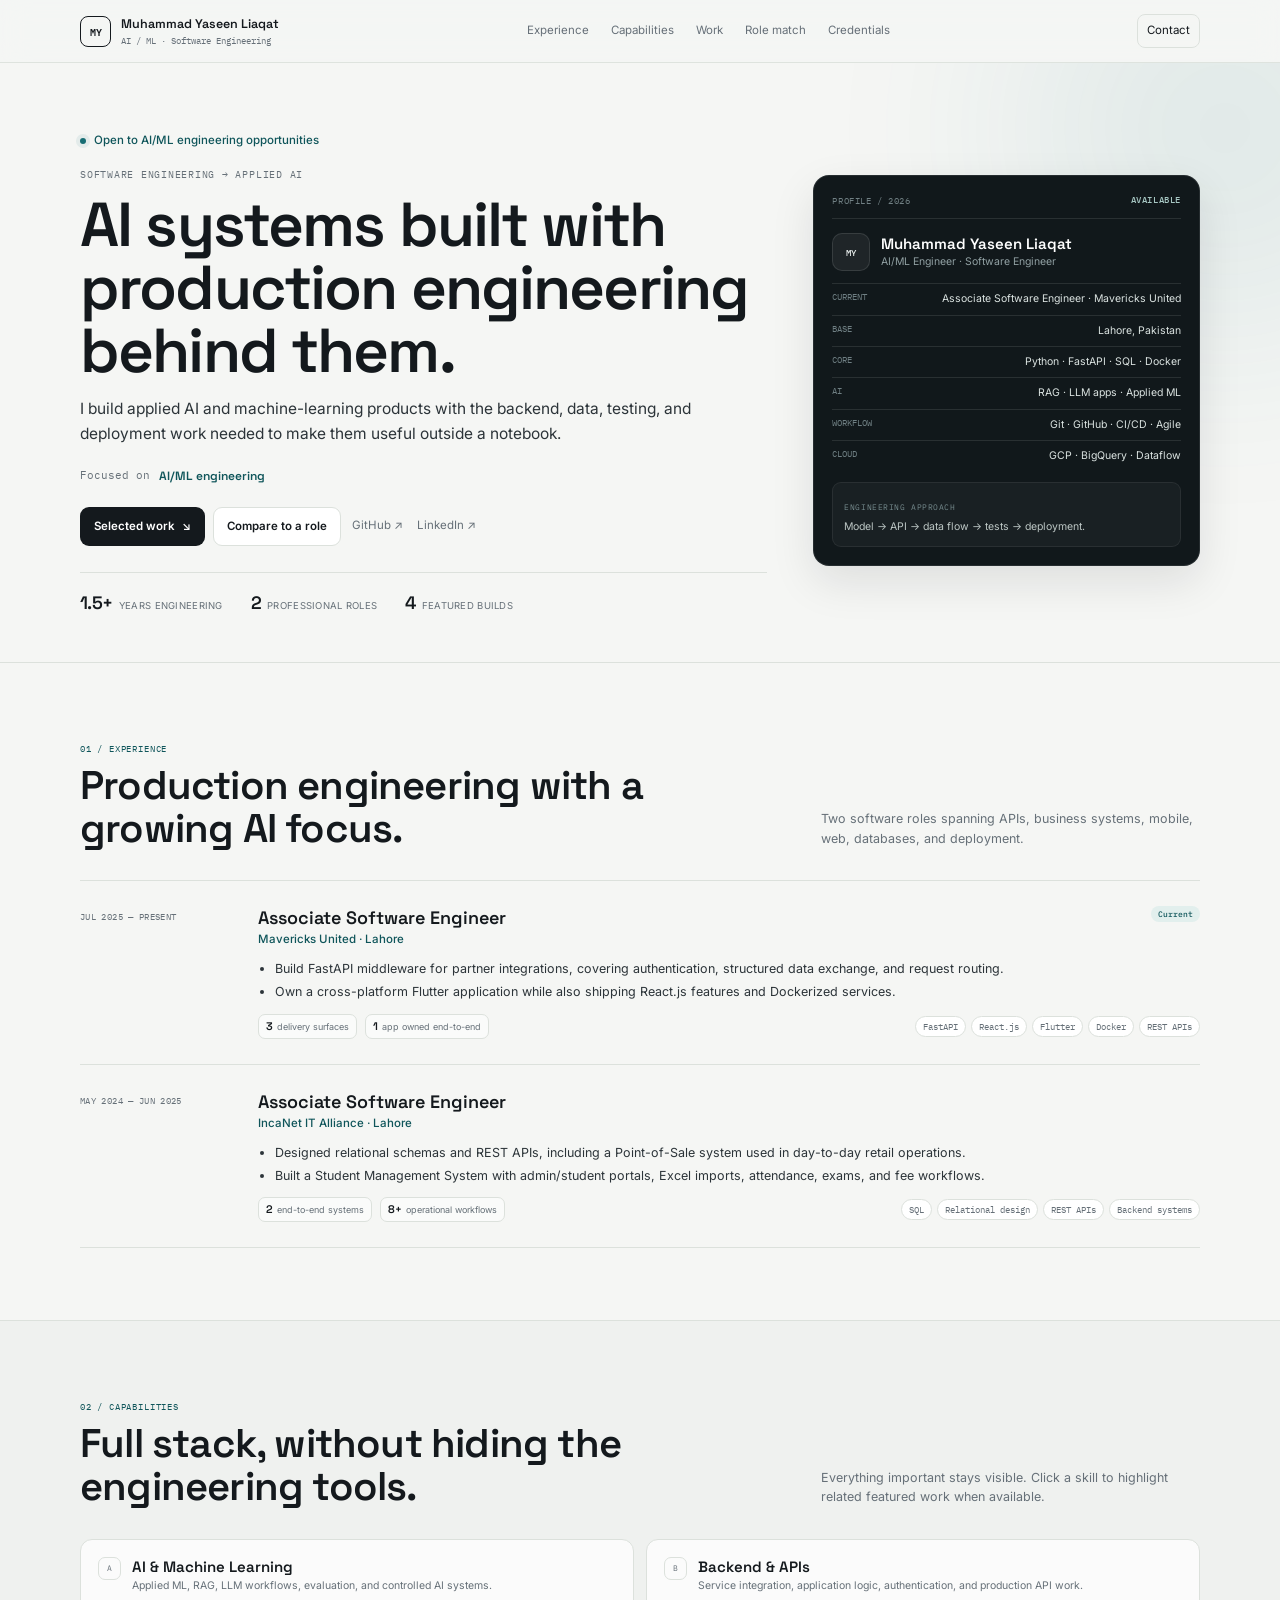
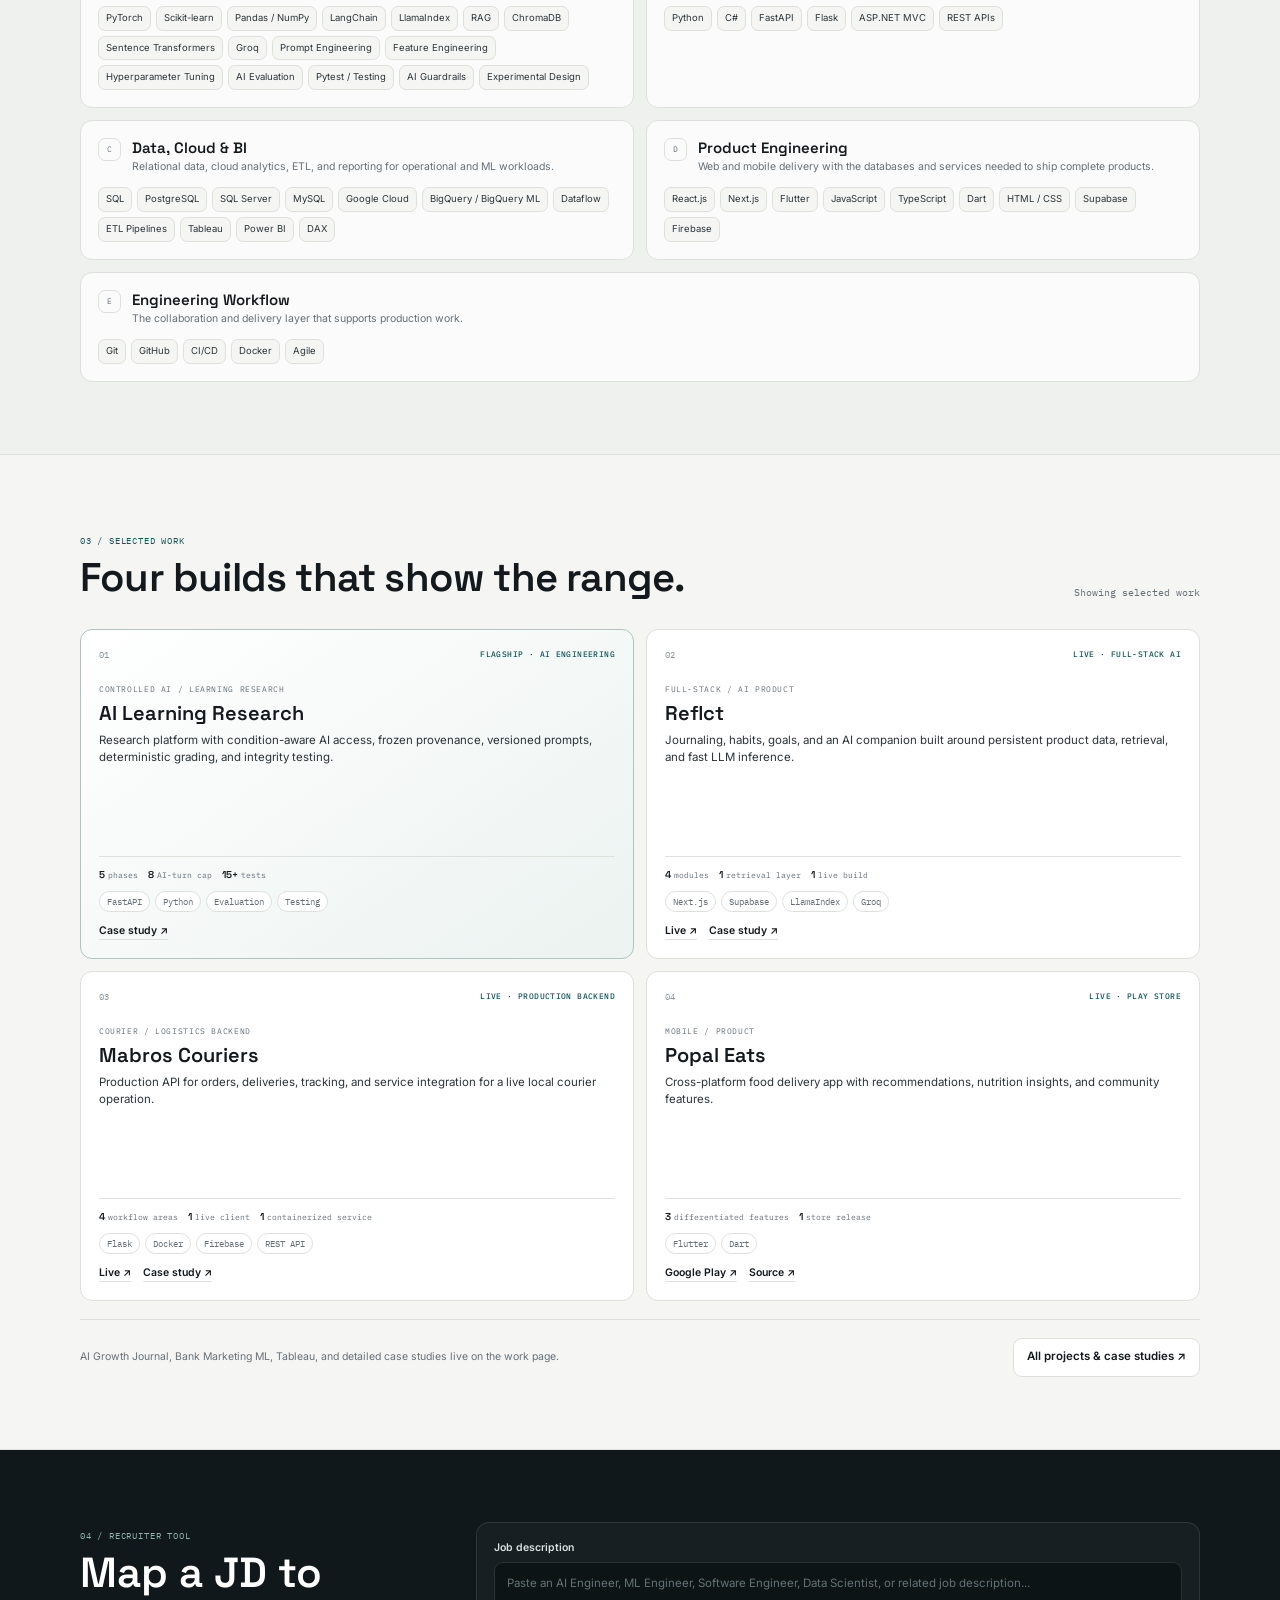
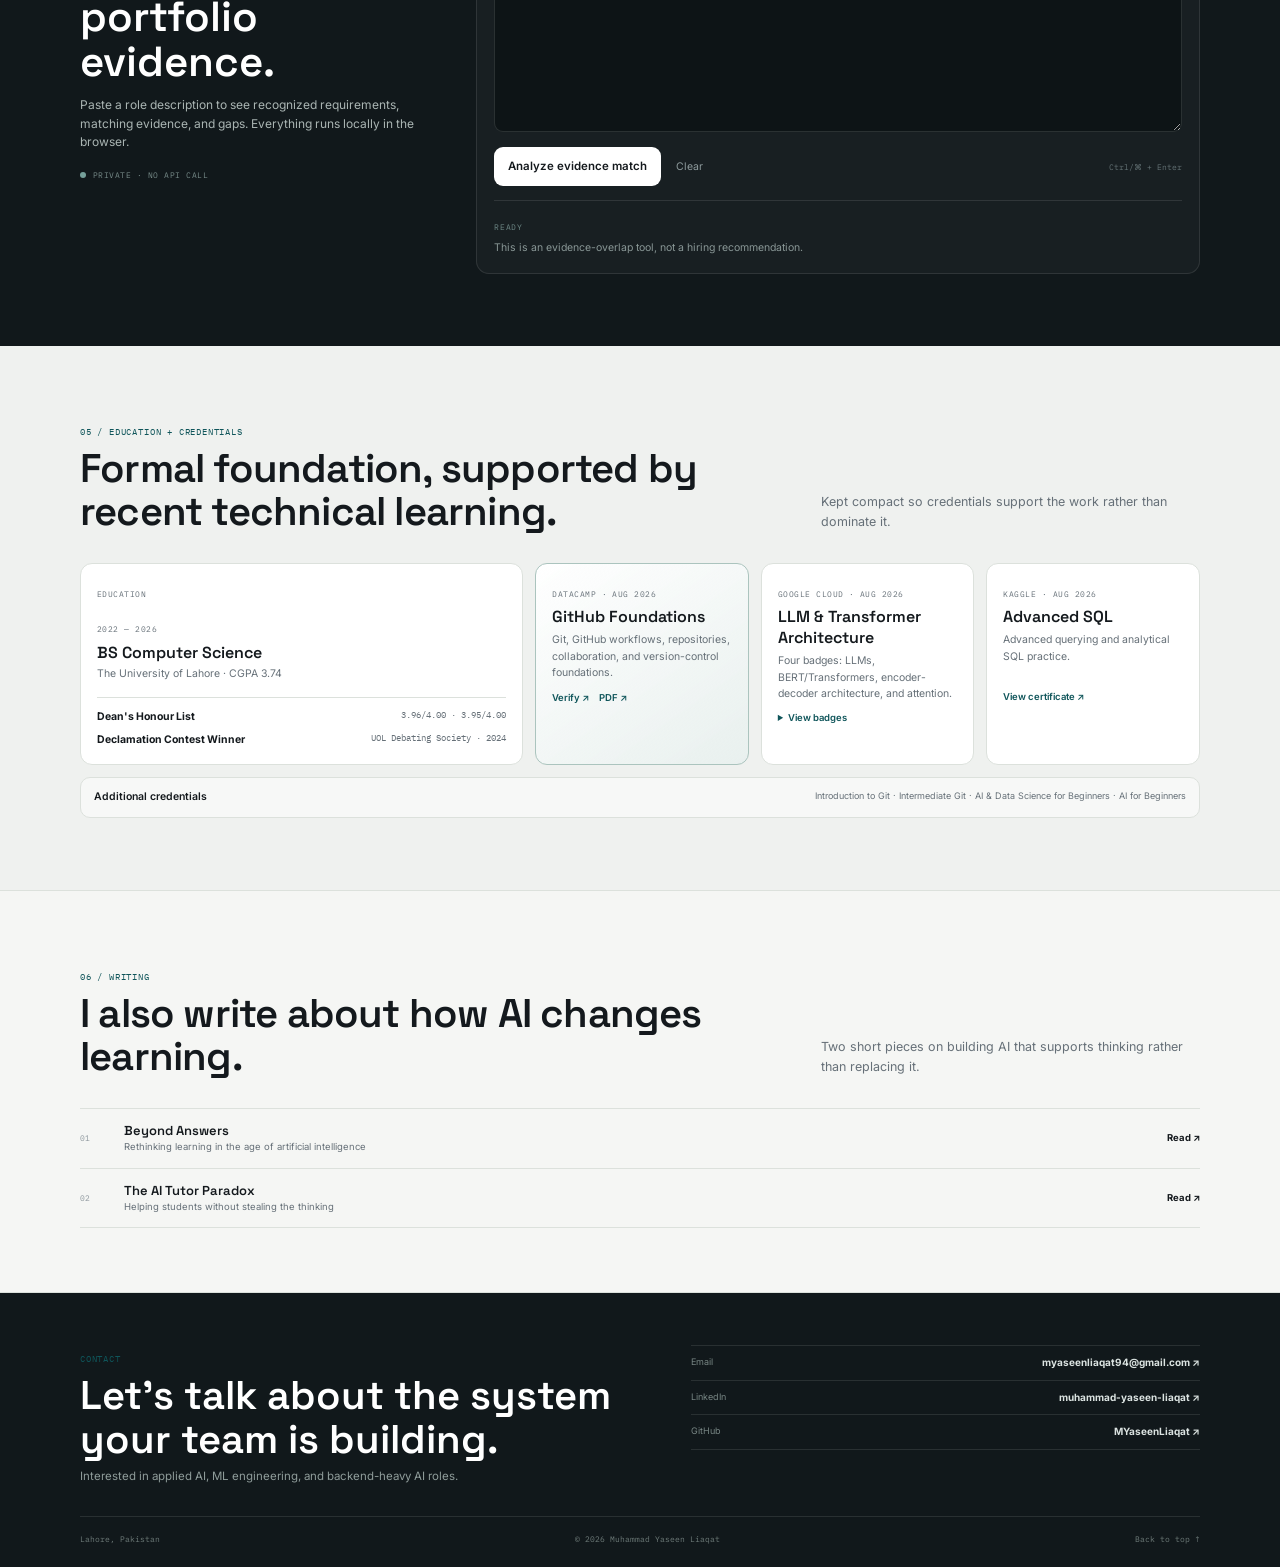
==== commit 4b187b62: "Add files via upload" ====
--- a/index.html
+++ b/index.html
@@ -1,24 +1,25 @@
 <!DOCTYPE html>
-
 <html lang="en">
 <head>
-<meta charset="utf-8"/>
-<meta content="width=device-width, initial-scale=1.0" name="viewport"/>
-<title>Muhammad Yaseen Liaqat — AI/ML Engineer &amp; Software Engineer</title>
-<meta content="Portfolio of Muhammad Yaseen Liaqat — AI/ML Engineer and software engineer building RAG systems, machine-learning workflows, APIs, data pipelines, and production applications." name="description"/>
-<meta content="#f4f5f3" name="theme-color"/>
-<meta content="Muhammad Yaseen Liaqat — AI/ML Engineer &amp; Software Engineer" property="og:title"/>
-<meta content="Applied AI backed by production software engineering — projects, experience, credentials, and a private JD-to-portfolio evidence matcher." property="og:description"/>
-<meta content="website" property="og:type"/>
-<meta content="summary" name="twitter:card"/>
-<meta content="Muhammad Yaseen Liaqat — AI/ML Engineer &amp; Software Engineer" name="twitter:title"/>
-<meta content="Applied AI backed by production software engineering — selected work, case studies, and a private JD-to-portfolio evidence matcher." name="twitter:description"/>
-<link href="assets/favicon.svg" rel="icon" type="image/svg+xml"/>
-<link href="https://fonts.googleapis.com" rel="preconnect"/>
-<link crossorigin="" href="https://fonts.gstatic.com" rel="preconnect"/>
-<link href="https://fonts.googleapis.com/css2?family=Space+Grotesk:wght@500;600;700&amp;family=Inter:wght@400;500;600&amp;family=IBM+Plex+Mono:wght@400;500&amp;display=swap" rel="stylesheet"/>
-<link href="styles.css" rel="stylesheet"/>
-<script type="application/ld+json">
+  <meta charset="utf-8">
+  <meta name="viewport" content="width=device-width, initial-scale=1">
+  <title>Muhammad Yaseen Liaqat — AI/ML Engineer & Software Engineer</title>
+  <meta name="description" content="Portfolio of Muhammad Yaseen Liaqat — AI/ML Engineer and software engineer building applied AI systems, RAG workflows, APIs, data pipelines, and production applications.">
+  <meta name="theme-color" content="#f4f5f3">
+  <link rel="canonical" href="https://myaseenliaqat.github.io/portfolio/">
+  <meta property="og:type" content="website">
+  <meta property="og:url" content="https://myaseenliaqat.github.io/portfolio/">
+  <meta property="og:title" content="Muhammad Yaseen Liaqat — AI/ML Engineer & Software Engineer">
+  <meta property="og:description" content="Applied AI backed by production software engineering — experience, selected work, credentials, and a private JD-to-portfolio evidence matcher.">
+  <meta name="twitter:card" content="summary">
+  <meta name="twitter:title" content="Muhammad Yaseen Liaqat — AI/ML Engineer & Software Engineer">
+  <meta name="twitter:description" content="Applied AI backed by production software engineering.">
+  <link rel="icon" href="assets/favicon.svg" type="image/svg+xml">
+  <link rel="preconnect" href="https://fonts.googleapis.com">
+  <link rel="preconnect" href="https://fonts.gstatic.com" crossorigin>
+  <link href="https://fonts.googleapis.com/css2?family=Space+Grotesk:wght@500;600;700&family=Inter:wght@400;500;600&family=IBM+Plex+Mono:wght@400;500&display=swap" rel="stylesheet">
+  <link rel="stylesheet" href="styles.css">
+  <script type="application/ld+json">
   {
     "@context": "https://schema.org",
     "@type": "Person",
@@ -31,431 +32,248 @@
       "https://linkedin.com/in/muhammad-yaseen-liaqat",
       "https://github.com/MYaseenLiaqat"
     ],
-    "knowsAbout": ["Applied AI", "Machine Learning", "RAG", "LLM applications", "FastAPI", "Python", "SQL", "Docker", "Google Cloud"]
+    "knowsAbout": ["Applied AI", "Machine Learning", "RAG", "LLM applications", "FastAPI", "Python", "SQL", "Docker", "GitHub", "CI/CD", "Google Cloud"]
   }
   </script>
-<link href="https://myaseenliaqat.github.io/portfolio/" rel="canonical"/><meta content="https://myaseenliaqat.github.io/portfolio/" property="og:url"/></head>
+</head>
 <body>
 <a class="skip-link" href="#main">Skip to content</a>
-<div aria-hidden="true" class="page-progress"><span id="page-progress-fill"></span></div>
+<div class="page-progress" aria-hidden="true"><span id="page-progress-fill"></span></div>
+
 <header class="site-header" id="top">
-<div class="shell nav-shell">
-<a aria-label="Go to profile overview" class="brand" href="#profile">
-<span class="brand-mark">MY</span>
-<span class="brand-copy">
-<strong>Muhammad Yaseen Liaqat</strong>
-<small>AI / ML · Software Engineering</small>
-</span>
-</a>
-<nav aria-label="Primary navigation" class="desktop-nav">
-<a href="#experience">Experience</a>
-<a href="#capabilities">Capabilities</a>
-<a href="#projects">Work</a>
-<a href="#role-match">Role match</a>
-<a href="#credentials">Credentials</a>
-</nav>
-<div class="nav-actions">
-<a class="nav-contact" href="#contact">Contact</a>
-<button aria-controls="mobile-nav" aria-expanded="false" aria-label="Open navigation" class="menu-button" id="menu-button" type="button">
-<span></span><span></span>
-</button>
+  <div class="shell nav-shell">
+    <a class="brand" href="#profile" aria-label="Go to profile overview">
+      <span class="brand-mark">MY</span>
+      <span class="brand-copy"><strong>Muhammad Yaseen Liaqat</strong><small>AI / ML · Software Engineering</small></span>
+    </a>
+    <nav class="desktop-nav" aria-label="Primary navigation">
+      <a href="#experience">Experience</a>
+      <a href="#capabilities">Capabilities</a>
+      <a href="#projects">Work</a>
+      <a href="#role-match">Role match</a>
+      <a href="#credentials">Credentials</a>
+    </nav>
+    <div class="nav-actions">
+      <a class="nav-contact" href="#contact">Contact</a>
+      <button class="menu-button" id="menu-button" type="button" aria-label="Open navigation" aria-controls="mobile-nav" aria-expanded="false"><span></span><span></span></button>
+    </div>
+  </div>
+  <nav class="mobile-nav" id="mobile-nav" aria-label="Mobile navigation">
+    <a href="#experience">Experience</a><a href="#capabilities">Capabilities</a><a href="#projects">Work</a><a href="#role-match">Role match</a><a href="#credentials">Credentials</a><a href="#writing">Writing</a><a href="#contact">Contact</a>
+  </nav>
+</header>
+
+<main id="main">
+  <section class="hero" id="profile">
+    <div class="hero-orb hero-orb-a" aria-hidden="true"></div>
+    <div class="shell hero-grid">
+      <div class="hero-copy reveal">
+        <div class="availability"><span></span> Open to AI/ML engineering opportunities</div>
+        <p class="hero-kicker mono">SOFTWARE ENGINEERING → APPLIED AI</p>
+        <h1>AI systems built with production engineering behind them.</h1>
+        <p class="hero-lede">I build applied AI and machine-learning products with the backend, data, testing, and deployment work needed to make them useful outside a notebook.</p>
+        <div class="hero-role" aria-live="polite"><span class="mono">Focused on</span><strong id="focus-rotator">AI/ML engineering</strong></div>
+        <div class="hero-actions">
+          <a class="button button-primary" href="#projects">Selected work <span>↘</span></a>
+          <a class="button button-secondary" href="#role-match">Compare to a role</a>
+          <a class="text-link" href="https://github.com/MYaseenLiaqat" target="_blank" rel="noopener">GitHub ↗</a>
+          <a class="text-link" href="https://linkedin.com/in/muhammad-yaseen-liaqat" target="_blank" rel="noopener">LinkedIn ↗</a>
+        </div>
+        <div class="hero-stats" aria-label="Portfolio highlights">
+          <div><strong data-count-to="1.5" data-decimals="1" data-suffix="+">1.5+</strong><span>years engineering</span></div>
+          <div><strong data-count-to="2">2</strong><span>professional roles</span></div>
+          <div><strong data-count-to="4">4</strong><span>featured builds</span></div>
+        </div>
+      </div>
+
+      <aside class="profile-panel reveal" aria-label="Professional profile summary">
+        <div class="panel-topline"><span class="mono">PROFILE / 2026</span><span class="panel-status">AVAILABLE</span></div>
+        <div class="profile-title-block"><span class="profile-avatar">MY</span><div><h2>Muhammad Yaseen Liaqat</h2><p>AI/ML Engineer · Software Engineer</p></div></div>
+        <dl class="profile-facts">
+          <div><dt>Current</dt><dd>Associate Software Engineer · Mavericks United</dd></div>
+          <div><dt>Base</dt><dd>Lahore, Pakistan</dd></div>
+          <div><dt>Core</dt><dd>Python · FastAPI · SQL · Docker</dd></div>
+          <div><dt>AI</dt><dd>RAG · LLM apps · Applied ML</dd></div>
+          <div><dt>Workflow</dt><dd>Git · GitHub · CI/CD · Agile</dd></div>
+          <div><dt>Cloud</dt><dd>GCP · BigQuery · Dataflow</dd></div>
+        </dl>
+        <div class="profile-note"><span class="mono">ENGINEERING APPROACH</span><p>Model → API → data flow → tests → deployment.</p></div>
+      </aside>
+    </div>
+  </section>
+
+  <section class="section" id="experience">
+    <div class="shell">
+      <div class="section-heading reveal">
+        <div><span class="section-label mono">01 / EXPERIENCE</span><h2>Production engineering with a growing AI focus.</h2></div>
+        <p>Two software roles spanning APIs, business systems, mobile, web, databases, and deployment.</p>
+      </div>
+      <div class="experience-list">
+        <article class="experience-item reveal">
+          <div class="experience-date mono">JUL 2025 — PRESENT</div>
+          <div class="experience-body">
+            <div class="experience-title-row"><div><h3>Associate Software Engineer</h3><p>Mavericks United · Lahore</p></div><span>Current</span></div>
+            <ul>
+              <li>Build FastAPI middleware for partner integrations, covering authentication, structured data exchange, and request routing.</li>
+              <li>Own a cross-platform Flutter application while also shipping React.js features and Dockerized services.</li>
+            </ul>
+            <div class="role-footer"><div class="role-metrics"><span><strong>3</strong> delivery surfaces</span><span><strong>1</strong> app owned end-to-end</span></div><div class="evidence-row"><span>FastAPI</span><span>React.js</span><span>Flutter</span><span>Docker</span><span>REST APIs</span></div></div>
+          </div>
+        </article>
+        <article class="experience-item reveal">
+          <div class="experience-date mono">MAY 2024 — JUN 2025</div>
+          <div class="experience-body">
+            <div class="experience-title-row"><div><h3>Associate Software Engineer</h3><p>IncaNet IT Alliance · Lahore</p></div></div>
+            <ul>
+              <li>Designed relational schemas and REST APIs, including a Point-of-Sale system used in day-to-day retail operations.</li>
+              <li>Built a Student Management System with admin/student portals, Excel imports, attendance, exams, and fee workflows.</li>
+            </ul>
+            <div class="role-footer"><div class="role-metrics"><span><strong>2</strong> end-to-end systems</span><span><strong>8+</strong> operational workflows</span></div><div class="evidence-row"><span>SQL</span><span>Relational design</span><span>REST APIs</span><span>Backend systems</span></div></div>
+          </div>
+        </article>
+      </div>
+    </div>
+  </section>
+
+  <section class="section section-muted" id="capabilities">
+    <div class="shell">
+      <div class="section-heading reveal">
+        <div><span class="section-label mono">02 / CAPABILITIES</span><h2>Full stack, without hiding the engineering tools.</h2></div>
+        <p>Everything important stays visible. Click a skill to highlight related featured work when available.</p>
+      </div>
+      <div class="capability-grid">
+        <article class="capability-card reveal">
+          <div class="capability-head"><span class="capability-number mono">A</span><div><h3>AI & Machine Learning</h3><p>Applied ML, RAG, LLM workflows, evaluation, and controlled AI systems.</p></div></div>
+          <div class="skill-cloud">
+            <button data-skill="pytorch">PyTorch</button><button data-skill="scikit-learn">Scikit-learn</button><button data-skill="pandas-numpy">Pandas / NumPy</button><button data-skill="langchain">LangChain</button><button data-skill="llamaindex">LlamaIndex</button><button data-skill="rag">RAG</button><button data-skill="chromadb">ChromaDB</button><button data-skill="sentence-transformers">Sentence Transformers</button><button data-skill="groq">Groq</button><button data-skill="prompt-engineering">Prompt Engineering</button><button data-skill="feature-engineering">Feature Engineering</button><button data-skill="hyperparameter-tuning">Hyperparameter Tuning</button><button data-skill="evaluation">AI Evaluation</button><button data-skill="testing">Pytest / Testing</button><button data-skill="guardrails">AI Guardrails</button><button data-skill="experimental-design">Experimental Design</button>
+          </div>
+        </article>
+        <article class="capability-card reveal">
+          <div class="capability-head"><span class="capability-number mono">B</span><div><h3>Backend & APIs</h3><p>Service integration, application logic, authentication, and production API work.</p></div></div>
+          <div class="skill-cloud"><button data-skill="python">Python</button><button data-skill="csharp">C#</button><button data-skill="fastapi">FastAPI</button><button data-skill="flask">Flask</button><button data-skill="aspnet">ASP.NET MVC</button><button data-skill="rest-apis">REST APIs</button></div>
+        </article>
+        <article class="capability-card reveal">
+          <div class="capability-head"><span class="capability-number mono">C</span><div><h3>Data, Cloud & BI</h3><p>Relational data, cloud analytics, ETL, and reporting for operational and ML workloads.</p></div></div>
+          <div class="skill-cloud"><button data-skill="sql">SQL</button><button data-skill="postgresql">PostgreSQL</button><button data-skill="sql-server">SQL Server</button><button data-skill="mysql">MySQL</button><button data-skill="gcp">Google Cloud</button><button data-skill="bigquery">BigQuery / BigQuery ML</button><button data-skill="dataflow">Dataflow</button><button data-skill="etl">ETL Pipelines</button><button data-skill="tableau">Tableau</button><button data-skill="power-bi">Power BI</button><button data-skill="dax">DAX</button></div>
+        </article>
+        <article class="capability-card reveal">
+          <div class="capability-head"><span class="capability-number mono">D</span><div><h3>Product Engineering</h3><p>Web and mobile delivery with the databases and services needed to ship complete products.</p></div></div>
+          <div class="skill-cloud"><button data-skill="react">React.js</button><button data-skill="nextjs">Next.js</button><button data-skill="flutter">Flutter</button><button data-skill="javascript">JavaScript</button><button data-skill="typescript">TypeScript</button><button data-skill="dart">Dart</button><button data-skill="html-css">HTML / CSS</button><button data-skill="supabase">Supabase</button><button data-skill="firebase">Firebase</button></div>
+        </article>
+        <article class="capability-card capability-card-tools reveal">
+          <div class="capability-head"><span class="capability-number mono">E</span><div><h3>Engineering Workflow</h3><p>The collaboration and delivery layer that supports production work.</p></div></div>
+          <div class="skill-cloud"><button data-skill="git">Git</button><button data-skill="github">GitHub</button><button data-skill="cicd">CI/CD</button><button data-skill="docker">Docker</button><button data-skill="agile">Agile</button></div>
+        </article>
+      </div>
+    </div>
+  </section>
+
+  <section class="section" id="projects">
+    <div class="shell">
+      <div class="section-heading reveal">
+        <div><span class="section-label mono">03 / SELECTED WORK</span><h2>Four builds that show the range.</h2></div>
+        <div class="project-filter-status" id="project-filter-status" aria-live="polite"><span>Showing selected work</span><button id="clear-project-filter" type="button" hidden>Clear filter</button></div>
+      </div>
+      <div class="project-grid project-grid-home" id="project-grid">
+        <article class="project-card project-card-featured reveal" data-stack="fastapi python ai prompt-engineering evaluation testing guardrails experimental-design research backend rest-apis git github cicd">
+          <div class="project-card-head"><span class="project-index mono">01</span><span class="project-status live">FLAGSHIP · AI ENGINEERING</span></div>
+          <p class="project-type mono">CONTROLLED AI / LEARNING RESEARCH</p><h3>AI Learning Research</h3>
+          <p class="project-description">Research platform with condition-aware AI access, frozen provenance, versioned prompts, deterministic grading, and integrity testing.</p>
+          <div class="project-metrics"><span><strong>5</strong> phases</span><span><strong>8</strong> AI-turn cap</span><span><strong>15+</strong> tests</span></div>
+          <div class="project-stack"><span>FastAPI</span><span>Python</span><span>Evaluation</span><span>Testing</span></div>
+          <div class="project-links"><a href="projects.html#case-ai-learning">Case study ↗</a></div>
+        </article>
+        <article class="project-card reveal" data-stack="nextjs react javascript typescript supabase groq llamaindex rag embeddings ai product git github">
+          <div class="project-card-head"><span class="project-index mono">02</span><span class="project-status live">LIVE · FULL-STACK AI</span></div>
+          <p class="project-type mono">FULL-STACK / AI PRODUCT</p><h3>Reflct</h3>
+          <p class="project-description">Journaling, habits, goals, and an AI companion built around persistent product data, retrieval, and fast LLM inference.</p>
+          <div class="project-metrics"><span><strong>4</strong> modules</span><span><strong>1</strong> retrieval layer</span><span><strong>1</strong> live build</span></div>
+          <div class="project-stack"><span>Next.js</span><span>Supabase</span><span>LlamaIndex</span><span>Groq</span></div>
+          <div class="project-links"><a href="https://reflct-app-ebon.vercel.app/" target="_blank" rel="noopener">Live ↗</a><a href="projects.html#case-reflct">Case study ↗</a></div>
+        </article>
+        <article class="project-card reveal" data-stack="flask docker firebase rest-apis python backend git github cicd">
+          <div class="project-card-head"><span class="project-index mono">03</span><span class="project-status live">LIVE · PRODUCTION BACKEND</span></div>
+          <p class="project-type mono">COURIER / LOGISTICS BACKEND</p><h3>Mabros Couriers</h3>
+          <p class="project-description">Production API for orders, deliveries, tracking, and service integration for a live local courier operation.</p>
+          <div class="project-metrics"><span><strong>4</strong> workflow areas</span><span><strong>1</strong> live client</span><span><strong>1</strong> containerized service</span></div>
+          <div class="project-stack"><span>Flask</span><span>Docker</span><span>Firebase</span><span>REST API</span></div>
+          <div class="project-links"><a href="https://mabroscouriers.com/" target="_blank" rel="noopener">Live ↗</a><a href="projects.html#case-mabros">Case study ↗</a></div>
+        </article>
+        <article class="project-card reveal" data-stack="flutter dart mobile product ai git github">
+          <div class="project-card-head"><span class="project-index mono">04</span><span class="project-status live">LIVE · PLAY STORE</span></div>
+          <p class="project-type mono">MOBILE / PRODUCT</p><h3>Popal Eats</h3>
+          <p class="project-description">Cross-platform food delivery app with recommendations, nutrition insights, and community features.</p>
+          <div class="project-metrics"><span><strong>3</strong> differentiated features</span><span><strong>1</strong> store release</span></div>
+          <div class="project-stack"><span>Flutter</span><span>Dart</span></div>
+          <div class="project-links"><a href="https://play.google.com/store/apps/details?id=com.popaleats.app" target="_blank" rel="noopener">Google Play ↗</a><a href="https://github.com/MYaseenLiaqat/popal-eats" target="_blank" rel="noopener">Source ↗</a></div>
+        </article>
+      </div>
+      <div class="section-cta reveal"><p>AI Growth Journal, Bank Marketing ML, Tableau, and detailed case studies live on the work page.</p><a class="button button-secondary" href="projects.html">All projects & case studies ↗</a></div>
+    </div>
+  </section>
+
+  <section class="role-match-section" id="role-match">
+    <div class="shell role-match-grid">
+      <div class="role-match-copy reveal"><span class="section-label mono">04 / RECRUITER TOOL</span><h2>Map a JD to portfolio evidence.</h2><p>Paste a role description to see recognized requirements, matching evidence, and gaps. Everything runs locally in the browser.</p><div class="privacy-note mono"><span></span> PRIVATE · NO API CALL</div></div>
+      <div class="matcher reveal">
+        <label for="jd-input">Job description</label>
+        <textarea id="jd-input" rows="8" placeholder="Paste an AI Engineer, ML Engineer, Software Engineer, Data Scientist, or related job description..."></textarea>
+        <div class="matcher-actions"><button class="button button-light" id="analyze-jd" type="button">Analyze evidence match</button><button class="text-button" id="clear-jd" type="button">Clear</button><span class="shortcut mono">Ctrl/⌘ + Enter</span></div>
+        <div class="matcher-empty" id="matcher-empty"><span class="mono">READY</span><p>This is an evidence-overlap tool, not a hiring recommendation.</p></div>
+        <div class="matcher-results" id="matcher-results" hidden aria-live="polite">
+          <div class="match-score-block"><div class="score-ring" id="score-ring"><strong id="match-score">0%</strong></div><div><span class="mono">EVIDENCE OVERLAP</span><h3 id="match-label">Good alignment</h3><p id="match-summary"></p></div></div>
+          <div class="recruiter-brief"><span class="mono">RECRUITER BRIEF</span><p id="recruiter-brief-text"></p></div>
+          <div class="match-columns"><div><h4>Matched capabilities</h4><div class="result-tags" id="matched-skills"></div></div><div><h4>Not explicitly evidenced</h4><div class="result-tags muted" id="missing-skills"></div></div></div>
+          <div class="evidence-output"><h4>Supporting evidence</h4><ul id="evidence-list"></ul></div>
+          <div class="experience-warning" id="experience-warning" hidden></div>
+          <button class="copy-summary" id="copy-summary" type="button">Copy match summary</button>
+        </div>
+      </div>
+    </div>
+  </section>
+
+  <section class="section section-muted" id="credentials">
+    <div class="shell">
+      <div class="section-heading reveal"><div><span class="section-label mono">05 / EDUCATION + CREDENTIALS</span><h2>Formal foundation, supported by recent technical learning.</h2></div><p>Kept compact so credentials support the work rather than dominate it.</p></div>
+      <div class="credential-layout">
+        <article class="education-card reveal"><span class="mini-label mono">EDUCATION</span><div class="education-main"><span class="credential-date mono">2022 — 2026</span><h3>BS Computer Science</h3><p>The University of Lahore · CGPA 3.74</p></div><div class="education-secondary"><span><strong>Dean's Honour List</strong><small>3.96/4.00 · 3.95/4.00</small></span><span><strong>Declamation Contest Winner</strong><small>UOL Debating Society · 2024</small></span></div></article>
+        <div class="credential-grid reveal">
+          <article class="credential-mini credential-mini-featured"><span class="credential-date mono">DATACAMP · AUG 2026</span><h3>GitHub Foundations</h3><p>Git, GitHub workflows, repositories, collaboration, and version-control foundations.</p><div class="credential-actions"><a href="https://www.datacamp.com/completed/statement-of-accomplishment/track/133c0211200675e564ca2a7ef162b93dd747220d?utm_medium=organic_social&utm_campaign=sharewidget&utm_content=soa" target="_blank" rel="noopener">Verify ↗</a><a href="assets/credentials/github-foundations.pdf" target="_blank" rel="noopener">PDF ↗</a></div></article>
+          <article class="credential-mini"><span class="credential-date mono">GOOGLE CLOUD · AUG 2026</span><h3>LLM & Transformer Architecture</h3><p>Four badges: LLMs, BERT/Transformers, encoder-decoder architecture, and attention.</p><details><summary>View badges</summary><div class="badge-actions"><button type="button" data-credential-image="assets/credentials/introduction-to-llms.png" data-credential-title="Introduction to Large Language Models — Google Cloud">LLMs</button><button type="button" data-credential-image="assets/credentials/transformer-bert.png" data-credential-title="Transformer Models and BERT Model — Google Cloud">BERT</button><button type="button" data-credential-image="assets/credentials/encoder-decoder.png" data-credential-title="Encoder-Decoder Architecture — Google Cloud">Encoder-decoder</button><button type="button" data-credential-image="assets/credentials/attention-mechanism.png" data-credential-title="Attention Mechanism — Google Cloud">Attention</button></div></details></article>
+          <article class="credential-mini"><span class="credential-date mono">KAGGLE · AUG 2026</span><h3>Advanced SQL</h3><p>Advanced querying and analytical SQL practice.</p><button class="credential-text-button" type="button" data-credential-image="assets/credentials/advanced-sql.png" data-credential-title="Advanced SQL — Kaggle">View certificate ↗</button></article>
+        </div>
+      </div>
+      <details class="additional-credentials reveal"><summary><span>Additional credentials</span><small>Introduction to Git · Intermediate Git · AI & Data Science for Beginners · AI for Beginners</small></summary><div class="additional-credential-grid"><a href="assets/credentials/introduction-to-git.pdf" target="_blank" rel="noopener"><strong>Introduction to Git</strong><span>DataCamp · Aug 2026 ↗</span></a><a href="assets/credentials/intermediate-git.pdf" target="_blank" rel="noopener"><strong>Intermediate Git</strong><span>DataCamp · Aug 2026 ↗</span></a><a href="assets/credentials/ai-data-science-beginners.pdf" target="_blank" rel="noopener"><strong>AI & Data Science for Beginners</strong><span>Honhaar Jawan · Jul 2026 ↗</span></a><div><strong>AI for Beginners</strong><span>HP LIFE · Jun 2025</span></div></div></details>
+    </div>
+  </section>
+
+  <section class="section writing-section" id="writing">
+    <div class="shell">
+      <div class="section-heading reveal"><div><span class="section-label mono">06 / WRITING</span><h2>I also write about how AI changes learning.</h2></div><p>Two short pieces on building AI that supports thinking rather than replacing it.</p></div>
+      <div class="writing-list reveal">
+        <a href="https://medium.com/@yaseenliaqat96/beyond-answers-rethinking-learning-in-the-age-of-artificial-intelligence-31289c2e0f90" target="_blank" rel="noopener"><span class="mono">01</span><div><strong>Beyond Answers</strong><small>Rethinking learning in the age of artificial intelligence</small></div><b>Read ↗</b></a>
+        <a href="https://medium.com/@yaseenliaqat96/the-ai-tutor-paradox-helping-students-without-stealing-the-thinking-24695d2f7bd6" target="_blank" rel="noopener"><span class="mono">02</span><div><strong>The AI Tutor Paradox</strong><small>Helping students without stealing the thinking</small></div><b>Read ↗</b></a>
+      </div>
+    </div>
+  </section>
+</main>
+
+<footer id="contact">
+  <div class="shell footer-grid">
+    <div><span class="section-label mono">CONTACT</span><h2>Let's talk about the system your team is building.</h2><p>Interested in applied AI, ML engineering, and backend-heavy AI roles.</p></div>
+    <div class="footer-links"><a href="mailto:myaseenliaqat94@gmail.com"><span>Email</span><strong>myaseenliaqat94@gmail.com ↗</strong></a><a href="https://linkedin.com/in/muhammad-yaseen-liaqat" target="_blank" rel="noopener"><span>LinkedIn</span><strong>muhammad-yaseen-liaqat ↗</strong></a><a href="https://github.com/MYaseenLiaqat" target="_blank" rel="noopener"><span>GitHub</span><strong>MYaseenLiaqat ↗</strong></a></div>
+  </div>
+  <div class="shell footer-bottom mono"><span>Lahore, Pakistan</span><span>© <span id="year">2026</span> Muhammad Yaseen Liaqat</span><a href="#top">Back to top ↑</a></div>
+</footer>
+
+<div class="credential-modal" id="credential-modal" hidden>
+  <div class="credential-modal-backdrop" data-close-credential></div>
+  <div class="credential-modal-panel" role="dialog" aria-modal="true" aria-labelledby="credential-modal-title">
+    <div class="credential-modal-head"><strong id="credential-modal-title">Credential</strong><button type="button" data-close-credential aria-label="Close credential preview">×</button></div>
+    <img id="credential-modal-image" alt="Credential preview">
+  </div>
 </div>
-</div>
-<nav aria-label="Mobile navigation" class="mobile-nav" id="mobile-nav">
-<a href="#experience">Experience</a>
-<a href="#capabilities">Capabilities</a>
-<a href="#projects">Work</a>
-<a href="#role-match">Role match</a>
-<a href="#credentials">Credentials</a>
-<a href="#writing">Writing</a>
-<a href="#contact">Contact</a>
-</nav>
-</header>
-<main id="main">
-<section class="hero" id="profile">
-<div aria-hidden="true" class="hero-orb hero-orb-a"></div>
-<div aria-hidden="true" class="hero-orb hero-orb-b"></div>
-<div class="shell hero-grid">
-<div class="hero-copy reveal">
-<div class="availability"><span></span> Open to AI/ML engineering opportunities</div>
-<p class="hero-kicker mono">SOFTWARE ENGINEERING → APPLIED AI</p>
-<h1>I build AI systems with production engineering behind them.</h1>
-<p class="hero-lede">AI/ML Engineer with hands-on software engineering experience across backend systems, APIs, cloud applications, RAG workflows, machine learning, and data products.</p>
-<div aria-live="polite" class="hero-role">
-<span class="mono">Currently focused on</span>
-<strong id="focus-rotator">AI/ML engineering</strong>
-</div>
-<div class="hero-actions">
-<a class="button button-primary" href="#projects">See selected work <span>↘</span></a>
-<a class="button button-secondary" href="#role-match">Compare me to a role</a>
-<a class="text-link" href="https://linkedin.com/in/muhammad-yaseen-liaqat" rel="noopener" target="_blank">LinkedIn ↗</a>
-</div>
-<div aria-label="Portfolio highlights" class="hero-stats">
-<div>
-<strong data-count-to="1.5" data-decimals="1" data-suffix="+">1.5+</strong>
-<span>years engineering experience</span>
-</div>
-<div>
-<strong data-count-to="4">4</strong>
-<span>selected projects</span>
-</div>
-<div>
-<strong data-count-to="4">4</strong>
-<span>live / public builds</span>
-</div>
-</div>
-</div>
-<aside aria-label="Professional profile summary" class="profile-panel reveal">
-<div class="panel-topline">
-<span class="mono">PROFILE / 2026</span>
-<span class="panel-status">AVAILABLE</span>
-</div>
-<div class="profile-title-block">
-<span class="profile-avatar">MY</span>
-<div>
-<h2>Muhammad Yaseen Liaqat</h2>
-<p>AI/ML Engineer · Software Engineer</p>
-</div>
-</div>
-<dl class="profile-facts">
-<div><dt>Current role</dt><dd>Associate Software Engineer</dd></div>
-<div><dt>Company</dt><dd>Mavericks United</dd></div>
-<div><dt>Base</dt><dd>Lahore, Pakistan</dd></div>
-<div><dt>Core stack</dt><dd>Python · FastAPI · PyTorch · SQL</dd></div>
-<div><dt>AI focus</dt><dd>RAG · LLM apps · Applied ML</dd></div>
-<div><dt>Cloud/data</dt><dd>GCP · BigQuery · Docker</dd></div>
-</dl>
-<div class="profile-proof">
-<span class="mono">WORKING STYLE</span>
-<p>Model → API → data flow → deployment. I care about the whole system, not just the notebook.</p>
-</div>
-<div class="profile-learning">
-<span class="mono">RECENT DEPTH</span>
-<p>GitHub Foundations · Google Cloud LLM architecture · Advanced SQL</p>
-</div>
-</aside>
-</div>
-<div aria-label="Professional strengths" class="shell proof-strip reveal">
-<span>Applied ML</span>
-<span>RAG systems</span>
-<span>Backend APIs</span>
-<span>Data pipelines</span>
-<span>Cloud deployment</span>
-<span>Product engineering</span>
-</div>
-</section>
-<section class="section" id="experience">
-<div class="shell">
-<div class="section-heading reveal">
-<div>
-<span class="section-label mono">01 / EXPERIENCE</span>
-<h2>Production software experience, now concentrated on AI.</h2>
-</div>
-<p>Backend, mobile, and web delivery experience that gives my AI work a practical production foundation.</p>
-</div>
-<div class="experience-list">
-<article class="experience-item reveal">
-<div class="experience-date mono">JUL 2025 — PRESENT</div>
-<div class="experience-body">
-<div class="experience-title-row">
-<div>
-<h3>Associate Software Engineer</h3>
-<p>Mavericks United · Lahore</p>
-</div>
-<span>Current</span>
-</div>
-<ul><li>Build FastAPI middleware for partner integrations, including authentication, structured data exchange, and request routing.</li><li>Own a cross-platform Flutter application end to end while also shipping React.js features and Dockerized services.</li></ul>
-<div aria-label="Current role scope indicators" class="impact-strip impact-strip-compact"><div><strong>3</strong><span>delivery surfaces: API, mobile, web</span></div><div><strong>1</strong><span>cross-platform app owned end to end</span></div></div>
-<div class="evidence-row"><span>FastAPI</span><span>React.js</span><span>Flutter</span><span>Docker</span><span>REST APIs</span></div>
-</div>
-</article>
-<article class="experience-item reveal">
-<div class="experience-date mono">MAY 2024 — JUN 2025</div>
-<div class="experience-body">
-<div class="experience-title-row">
-<div>
-<h3>Associate Software Engineer</h3>
-<p>IncaNet IT Alliance · Lahore</p>
-</div>
-</div>
-<ul><li>Designed relational schemas and REST APIs, including a Point-of-Sale system used in daily retail operations.</li><li>Built a Student Management System with admin/student portals, Excel imports, attendance, exams, and automated fee workflows.</li></ul>
-<div aria-label="Prior role scope indicators" class="impact-strip impact-strip-compact"><div><strong>2</strong><span>end-to-end business systems delivered</span></div><div><strong>8+</strong><span>core operational workflows covered</span></div></div>
-<div class="evidence-row"><span>SQL</span><span>Relational design</span><span>REST APIs</span><span>Backend systems</span></div>
-</div>
-</article>
-</div>
-</div>
-</section>
-<section class="section section-muted" id="capabilities">
-<div class="shell">
-<div class="section-heading reveal">
-<div>
-<span class="section-label mono">02 / CAPABILITIES</span>
-<h2>A compact stack, organized by what I can actually build.</h2>
-</div>
-<p>A focused stack grouped around the systems I can build. Click a skill to filter the featured work below.</p>
-</div>
-<div class="capability-grid">
-<article class="capability-card reveal">
-<span class="capability-number mono">A</span>
-<h3>AI &amp; Machine Learning</h3>
-<p>Model development, RAG workflows, embeddings, retrieval, experimentation, and applied ML.</p>
-<div class="skill-cloud">
-<button data-skill="pytorch">PyTorch</button>
-<button data-skill="scikit-learn">Scikit-learn</button>
-<button data-skill="rag">RAG</button>
-
-<button data-skill="llamaindex">LlamaIndex</button>
-
-<button data-skill="prompt-engineering">Prompt Engineering</button>
-<button data-skill="evaluation">AI Evaluation</button>
-
-</div>
-</article>
-<article class="capability-card reveal">
-<span class="capability-number mono">B</span>
-<h3>Backend &amp; Systems</h3>
-<p>Production APIs, service integration, authentication flows, application logic, and containerized delivery.</p>
-<div class="skill-cloud">
-<button data-skill="python">Python</button>
-<button data-skill="fastapi">FastAPI</button>
-
-<button data-skill="rest-apis">REST APIs</button>
-<button data-skill="docker">Docker</button>
-<button data-skill="csharp">C#</button>
-</div>
-</article>
-<article class="capability-card reveal">
-<span class="capability-number mono">C</span>
-<h3>Data &amp; Cloud</h3>
-<p>Relational data, ETL workflows, cloud analytics, BI, and data preparation for ML systems.</p>
-<div class="skill-cloud">
-<button data-skill="sql">SQL</button>
-<button data-skill="postgresql">PostgreSQL</button>
-<button data-skill="gcp">Google Cloud</button>
-<button data-skill="bigquery">BigQuery</button>
-<button data-skill="etl">ETL</button>
-
-</div>
-</article>
-<article class="capability-card reveal">
-<span class="capability-number mono">D</span>
-<h3>Product Engineering</h3>
-<p>Enough front-end and mobile depth to deliver complete products and collaborate across the stack.</p>
-<div class="skill-cloud">
-<button data-skill="react">React.js</button>
-<button data-skill="nextjs">Next.js</button>
-<button data-skill="flutter">Flutter</button>
-
-<button data-skill="typescript">TypeScript</button>
-</div>
-</article>
-</div>
-</div>
-</section>
-<section class="section" id="projects">
-<div class="shell">
-<div class="section-heading reveal">
-<div>
-<span class="section-label mono">03 / SELECTED WORK</span>
-<h2>Four projects that best represent how I work.</h2>
-</div>
-<div aria-live="polite" class="project-filter-status" id="project-filter-status">
-<span>Showing selected work</span>
-<button hidden="" id="clear-project-filter" type="button">Clear filter</button>
-</div>
-</div>
-<div class="project-grid project-grid-home" id="project-grid">
-<article class="project-card compact-project project-card-featured reveal" data-stack="fastapi python ai prompt-engineering evaluation testing research backend rest-apis">
-<div class="project-card-head"><span class="project-index mono">01</span><span class="project-status live">FLAGSHIP · AI ENGINEERING</span></div>
-<div><p class="project-type mono">CONTROLLED AI / LEARNING RESEARCH</p><h3>AI Learning Research</h3><p class="project-description">Experimental learning platform with controlled AI access, frozen provenance, versioned prompts, deterministic grading, and integrity tests.</p></div>
-<div class="project-proof"><strong>Evidence</strong><span>FastAPI system design · AI controls · evaluation · testable research infrastructure</span></div>
-<div class="project-stack"><span>FastAPI</span><span>Python</span><span>Evaluation</span><span>Testing</span></div>
-<div class="project-links"><a href="projects.html#case-ai-learning">Case study ↗</a></div>
-</article>
-<article class="project-card compact-project reveal" data-stack="nextjs react javascript supabase groq llamaindex rag embeddings ai product">
-<div class="project-card-head"><span class="project-index mono">02</span><span class="project-status live">LIVE · FULL-STACK AI</span></div>
-<div><p class="project-type mono">FULL-STACK / AI PRODUCT</p><h3>Reflct</h3><p class="project-description">Journaling, habits, goals, and an AI companion built with persistent product data, retrieval, and LLM inference.</p></div>
-<div class="project-proof"><strong>Evidence</strong><span>AI feature integration · retrieval · full-stack product delivery</span></div>
-<div class="project-stack"><span>Next.js</span><span>Supabase</span><span>LlamaIndex</span><span>Groq</span></div>
-<div class="project-links"><a href="https://reflct-app-ebon.vercel.app/" rel="noopener" target="_blank">Live ↗</a><a href="projects.html#case-reflct">Case study ↗</a></div>
-</article>
-<article class="project-card compact-project reveal" data-stack="flask docker firebase rest-apis python backend">
-<div class="project-card-head"><span class="project-index mono">03</span><span class="project-status live">LIVE · PRODUCTION BACKEND</span></div>
-<div><p class="project-type mono">COURIER / LOGISTICS BACKEND</p><h3>Mabros Couriers</h3><p class="project-description">Production API for orders, deliveries, tracking, and service integration for a live local courier operation.</p></div>
-<div class="project-proof"><strong>Evidence</strong><span>Backend ownership · production APIs · containerized delivery</span></div>
-<div class="project-stack"><span>Flask</span><span>Docker</span><span>Firebase</span><span>REST API</span></div>
-<div class="project-links"><a href="https://mabroscouriers.com/" rel="noopener" target="_blank">Live ↗</a><a href="projects.html#case-mabros">Case study ↗</a></div>
-</article>
-<article class="project-card compact-project reveal" data-stack="flutter dart product mobile ai">
-<div class="project-card-head"><span class="project-index mono">04</span><span class="project-status live">LIVE · PLAY STORE</span></div>
-<div><p class="project-type mono">MOBILE / PRODUCT</p><h3>Popal Eats</h3><p class="project-description">Cross-platform food delivery application with recommendations, nutrition insights, and community features.</p></div>
-<div class="project-proof"><strong>Evidence</strong><span>Cross-platform delivery · production mobile engineering</span></div>
-<div class="project-stack"><span>Flutter</span><span>Dart</span></div>
-<div class="project-links"><a href="https://play.google.com/store/apps/details?id=com.popaleats.app" rel="noopener" target="_blank">Google Play ↗</a><a href="https://github.com/MYaseenLiaqat/popal-eats" rel="noopener" target="_blank">Source ↗</a></div>
-</article>
-</div>
-<div class="section-cta reveal">
-<p>Two additional ML/RAG projects, the Tableau dashboard, and deeper engineering case studies are kept off the homepage.</p>
-<a class="button button-secondary" href="projects.html">View all projects &amp; case studies ↗</a>
-</div>
-</div>
-</section>
-<section class="role-match-section" id="role-match">
-<div class="shell role-match-grid">
-<div class="role-match-copy reveal">
-<span class="section-label mono">04 / RECRUITER TOOL</span>
-<h2>Compare my experience to your role.</h2>
-<p>Paste a JD to map its requirements against evidence from my work and projects. The comparison runs entirely in your browser.</p>
-<div class="privacy-note mono"><span></span> RUNS LOCALLY IN YOUR BROWSER</div>
-</div>
-<div class="matcher reveal">
-<label for="jd-input">Job description</label>
-<textarea id="jd-input" placeholder="Paste an AI Engineer, ML Engineer, Software Engineer, Data Scientist, or related job description here..." rows="12"></textarea>
-<div class="matcher-actions">
-<button class="button button-light" id="analyze-jd" type="button">Analyze evidence match</button>
-<button class="text-button" id="clear-jd" type="button">Clear</button>
-<span class="shortcut mono">Ctrl/⌘ + Enter</span>
-</div>
-<div class="matcher-empty" id="matcher-empty">
-<span class="mono">READY</span>
-<p>The analysis maps recognized requirements to portfolio evidence and calls out gaps instead of hiding them.</p>
-</div>
-<div aria-live="polite" class="matcher-results" hidden="" id="matcher-results">
-<div class="match-score-block">
-<div class="score-ring" id="score-ring"><strong id="match-score">0%</strong></div>
-<div>
-<span class="mono">EVIDENCE OVERLAP</span>
-<h3 id="match-label">Good alignment</h3>
-<p id="match-summary"></p>
-</div>
-</div>
-<div class="recruiter-brief">
-<span class="mono">RECRUITER BRIEF</span>
-<p id="recruiter-brief-text"></p>
-</div>
-<div class="match-columns">
-<div>
-<h4>Matched capabilities</h4>
-<div class="result-tags" id="matched-skills"></div>
-</div>
-<div>
-<h4>Not explicitly evidenced</h4>
-<div class="result-tags muted" id="missing-skills"></div>
-</div>
-</div>
-<div class="evidence-output">
-<h4>Supporting portfolio evidence</h4>
-<ul id="evidence-list"></ul>
-</div>
-<div class="experience-warning" hidden="" id="experience-warning"></div>
-<button class="copy-summary" id="copy-summary" type="button">Copy match summary</button>
-</div>
-</div>
-</div>
-</section>
-<section class="section section-muted" id="credentials">
-<div class="shell">
-<div class="section-heading credential-heading reveal">
-<div><span class="section-label mono">05 / EDUCATION + CREDENTIALS</span><h2>Foundation first. Credentials as supporting evidence.</h2></div>
-<p>Only the most relevant credentials are surfaced here; the work above remains the primary proof.</p>
-</div>
-<div class="credential-compact-layout">
-<div class="education-compact reveal">
-<span class="mini-label mono">EDUCATION</span>
-<article><span class="credential-date mono">2022 — 2026</span><h3>BS Computer Science</h3><p>The University of Lahore · CGPA 3.74</p></article>
-<div class="education-secondary"><span><strong>Dean's Honour List</strong><small>3.96/4.00 · 3.95/4.00</small></span><span><strong>Declamation Contest Winner</strong><small>UOL Debating Society · 2024</small></span></div>
-</div>
-<div class="credential-compact-grid reveal">
-<article class="credential-mini credential-mini-featured">
-<span class="credential-date mono">DATACAMP · AUG 2026</span>
-<h3>GitHub Foundations</h3>
-<p>Version control, repositories, and collaborative GitHub workflow.</p>
-<div class="credential-mini-actions"><a href="https://www.datacamp.com/completed/statement-of-accomplishment/track/133c0211200675e564ca2a7ef162b93dd747220d?utm_medium=organic_social&amp;utm_campaign=sharewidget&amp;utm_content=soa" rel="noopener" target="_blank">Verify ↗</a><a href="assets/credentials/github-foundations.pdf" rel="noopener" target="_blank">PDF ↗</a></div>
-</article>
-<article class="credential-mini">
-<span class="credential-date mono">GOOGLE CLOUD · AUG 2026</span>
-<h3>LLM &amp; Transformer Architecture</h3>
-<p>Four completion badges across LLMs, BERT/Transformers, encoder-decoder architecture, and attention.</p>
-<details class="credential-mini-details"><summary>View 4 badges</summary><div class="badge-mini-grid">
-<button data-credential-image="assets/credentials/introduction-to-llms.png" data-credential-title="Introduction to Large Language Models — Google Cloud" type="button">LLMs</button>
-<button data-credential-image="assets/credentials/transformer-bert.png" data-credential-title="Transformer Models and BERT Model — Google Cloud" type="button">BERT</button>
-<button data-credential-image="assets/credentials/encoder-decoder.png" data-credential-title="Encoder-Decoder Architecture — Google Cloud" type="button">Encoder–Decoder</button>
-<button data-credential-image="assets/credentials/attention-mechanism.png" data-credential-title="Attention Mechanism — Google Cloud" type="button">Attention</button>
-</div></details>
-</article>
-<article class="credential-mini">
-<span class="credential-date mono">KAGGLE · AUG 2026</span>
-<h3>Advanced SQL</h3>
-<p>Recent structured practice in querying, analytics, and relational data.</p>
-<button class="credential-text-preview" data-credential-image="assets/credentials/advanced-sql.png" data-credential-title="Advanced SQL — Kaggle" type="button">View certificate ↗</button>
-</article>
-</div>
-</div>
-<details class="additional-credentials compact-additional reveal">
-<summary><span>Additional learning</span><small>3 credentials</small></summary>
-<div class="additional-credential-list">
-<a href="assets/credentials/intermediate-git.pdf" rel="noopener" target="_blank"><span><strong>Intermediate Git</strong><small>DataCamp · Aug 25, 2026</small></span><b>↗</b></a>
-<a href="assets/credentials/introduction-to-git.pdf" rel="noopener" target="_blank"><span><strong>Introduction to Git</strong><small>DataCamp · Aug 20, 2026</small></span><b>↗</b></a>
-<a href="assets/credentials/ai-data-science-beginners.pdf" rel="noopener" target="_blank"><span><strong>AI and Data Science for Beginners</strong><small>Honhaar Jawan · Jul 16, 2026</small></span><b>↗</b></a>
-</div>
-</details>
-</div>
-</section>
-<section class="section" id="writing">
-<div class="shell">
-<div class="section-heading reveal">
-<div>
-<span class="section-label mono">06 / WRITING</span>
-<h2>Writing on AI, learning, and product responsibility.</h2>
-</div>
-<p>Two short essays that show how I think about the systems I build.</p>
-</div>
-<div class="writing-grid">
-<a class="writing-card writing-card-compact reveal" href="https://medium.com/@yaseenliaqat96/beyond-answers-rethinking-learning-in-the-age-of-artificial-intelligence-31289c2e0f90" rel="noopener" target="_blank">
-<span class="mono">ESSAY 01</span>
-<h3>Beyond Answers</h3>
-<p>Why instant answers do not always create durable understanding.</p>
-<strong>Read on Medium ↗</strong>
-</a>
-<a class="writing-card writing-card-compact reveal" href="https://medium.com/@yaseenliaqat96/the-ai-tutor-paradox-helping-students-without-stealing-the-thinking-24695d2f7bd6" rel="noopener" target="_blank">
-<span class="mono">ESSAY 02</span>
-<h3>The AI Tutor Paradox</h3>
-<p>Designing AI tutors that help without quietly doing the thinking.</p>
-<strong>Read on Medium ↗</strong>
-</a>
-</div>
-</div>
-</section>
-</main>
-<dialog aria-labelledby="credential-dialog-title" class="credential-dialog" id="credential-dialog">
-<div class="credential-dialog-bar">
-<strong id="credential-dialog-title">Credential preview</strong>
-<button aria-label="Close credential preview" id="credential-dialog-close" type="button">Close ×</button>
-</div>
-<div class="credential-dialog-stage">
-<img alt="" id="credential-dialog-image" src=""/>
-</div>
-</dialog>
-<footer id="contact">
-<div class="shell footer-grid">
-<div>
-<span class="section-label mono">CONTACT</span>
-<h2>Building an AI product, ML system, or data-intensive application?</h2>
-<p>I'm interested in engineering roles where applied AI and solid software systems meet.</p>
-</div>
-<div class="footer-links">
-<div class="footer-contact-row"><a href="mailto:myaseenliaqat94@gmail.com"><span>Email</span><strong>myaseenliaqat94@gmail.com ↗</strong></a><button id="copy-email" type="button">Copy</button></div>
-<a href="https://linkedin.com/in/muhammad-yaseen-liaqat" rel="noopener" target="_blank"><span>LinkedIn</span><strong>muhammad-yaseen-liaqat ↗</strong></a>
-<a href="https://github.com/MYaseenLiaqat" rel="noopener" target="_blank"><span>GitHub</span><strong>MYaseenLiaqat ↗</strong></a>
-</div>
-</div>
-<div class="shell footer-bottom mono">
-<span>Lahore, Pakistan</span>
-<span>© <span id="year">2026</span> Muhammad Yaseen Liaqat</span>
-<a href="#top">Back to top ↑</a>
-</div>
-</footer>
+
 <script src="script.js"></script>
 </body>
 </html>
--- a/styles.css
+++ b/styles.css
@@ -1,541 +1,41 @@
-:root {
-  --ink: #101619;
-  --ink-2: #273034;
-  --muted: #687277;
-  --muted-2: #8a9498;
-  --paper: #f4f5f3;
-  --paper-2: #ecefed;
-  --surface: #ffffff;
-  --surface-dark: #11191c;
-  --line: #d8ddda;
-  --line-dark: rgba(255,255,255,.11);
-  --accent: #176d73;
-  --accent-2: #0f555a;
-  --accent-soft: #e1eded;
-  --success: #5e765f;
-  --font-display: "Space Grotesk", "Inter", sans-serif;
-  --font-body: "Inter", sans-serif;
-  --font-mono: "IBM Plex Mono", ui-monospace, SFMono-Regular, Menlo, monospace;
-  --shell: 1180px;
-  --radius: 16px;
-  --shadow: 0 24px 60px rgba(16, 22, 25, .08);
+:root{
+  --ink:#14191d;--ink-2:#2c3439;--muted:#667078;--muted-2:#8d979d;
+  --paper:#f5f6f4;--surface:#fff;--surface-2:#edf0ed;--dark:#11181b;
+  --line:#dce1dc;--line-dark:rgba(255,255,255,.1);--accent:#176d73;--accent-2:#0f555a;--accent-soft:#e2efed;
+  --font-display:"Space Grotesk",Inter,sans-serif;--font-body:Inter,sans-serif;--font-mono:"IBM Plex Mono",monospace;
+  --max:1120px;--radius:14px;--shadow:0 16px 44px rgba(16,22,25,.10);
 }
+*{box-sizing:border-box}html{scroll-behavior:smooth}body{margin:0;background:var(--paper);color:var(--ink);font-family:var(--font-body);font-size:15px;line-height:1.55;-webkit-font-smoothing:antialiased}a{color:inherit;text-decoration:none}button,textarea{font:inherit}button{color:inherit}img{display:block;max-width:100%}.mono{font-family:var(--font-mono)}.shell{width:min(var(--max),calc(100% - 40px));margin:0 auto}.skip-link{position:fixed;z-index:999;top:10px;left:10px;transform:translateY(-160%);padding:8px 10px;background:#fff;border:1px solid var(--line);border-radius:8px}.skip-link:focus{transform:none}.page-progress{position:fixed;z-index:100;top:0;left:0;width:100%;height:2px;pointer-events:none}.page-progress span{display:block;width:0;height:100%;background:var(--accent)}
 
-* { box-sizing: border-box; }
-html { scroll-behavior: smooth; scroll-padding-top: 96px; }
-body {
-  margin: 0;
-  color: var(--ink);
-  background: var(--paper);
-  font-family: var(--font-body);
-  line-height: 1.6;
-  -webkit-font-smoothing: antialiased;
-}
-body::before {
-  content: "";
-  position: fixed;
-  inset: 0;
-  pointer-events: none;
-  opacity: .38;
-  z-index: -1;
-  background-image:
-    linear-gradient(rgba(16,22,25,.022) 1px, transparent 1px),
-    linear-gradient(90deg, rgba(16,22,25,.022) 1px, transparent 1px);
-  background-size: 32px 32px;
-}
+.site-header{position:sticky;z-index:90;top:0;background:rgba(245,246,244,.91);backdrop-filter:blur(14px);border-bottom:1px solid rgba(220,225,220,.9)}.nav-shell{min-height:62px;display:flex;align-items:center;justify-content:space-between;gap:24px}.brand{display:flex;align-items:center;gap:10px}.brand-mark{width:31px;height:31px;display:grid;place-items:center;border:1px solid var(--ink);border-radius:8px;font:600 10px var(--font-mono)}.brand-copy{display:flex;flex-direction:column;line-height:1.15}.brand-copy strong{font:600 12.5px var(--font-display)}.brand-copy small{margin-top:3px;color:var(--muted);font:400 9px var(--font-mono)}.desktop-nav{display:flex;gap:4px}.desktop-nav a,.nav-contact{padding:7px 9px;border-radius:8px;color:var(--muted);font-size:11.5px}.desktop-nav a:hover,.nav-contact:hover{background:#fff;color:var(--ink)}.nav-actions{display:flex;align-items:center;gap:6px}.nav-contact{border:1px solid var(--line);color:var(--ink)}.menu-button{display:none;width:34px;height:34px;border:1px solid var(--line);border-radius:8px;background:transparent}.menu-button span{display:block;width:14px;height:1px;margin:4px auto;background:var(--ink)}.mobile-nav{display:none;padding:8px 20px 14px;border-top:1px solid var(--line)}.mobile-nav a{display:block;padding:9px 0;color:var(--muted);font-size:13px}
 
-::selection { background: var(--accent-soft); color: var(--accent-2); }
-a { color: inherit; text-decoration: none; }
-button, textarea { font: inherit; }
-button { color: inherit; }
-img { max-width: 100%; }
-h1, h2, h3, h4, p { margin-top: 0; }
-h1, h2, h3, h4 { font-family: var(--font-display); letter-spacing: -.025em; }
+.hero{position:relative;overflow:hidden;padding:64px 0 48px;border-bottom:1px solid var(--line)}.hero-orb{position:absolute;right:-160px;top:-150px;width:430px;height:430px;border-radius:50%;background:var(--accent);filter:blur(110px);opacity:.09;pointer-events:none}.hero-grid{position:relative;display:grid;grid-template-columns:minmax(0,1.28fr) minmax(320px,.72fr);gap:46px;align-items:center}.availability{display:inline-flex;align-items:center;gap:8px;margin-bottom:18px;color:var(--accent-2);font-size:11.5px;font-weight:500}.availability span{width:6px;height:6px;border-radius:50%;background:var(--accent);box-shadow:0 0 0 4px rgba(23,109,115,.08)}.hero-kicker{margin:0 0 10px;color:var(--muted);font-size:9.5px;letter-spacing:.08em}.hero h1{max-width:790px;margin:0 0 15px;font:600 clamp(38px,5.4vw,62px)/1.02 var(--font-display);letter-spacing:-.03em}.hero-lede{max-width:680px;margin:0 0 18px;color:var(--ink-2);font-size:15.5px;line-height:1.6}.hero-role{display:flex;align-items:center;gap:9px;min-height:22px;margin-bottom:20px;color:var(--muted);font-size:11px}.hero-role strong{color:var(--accent-2);font:600 12px var(--font-display);transition:.16s ease}.hero-role strong.is-changing{opacity:0;transform:translateY(3px)}.hero-actions{display:flex;align-items:center;gap:8px;flex-wrap:wrap}.button{min-height:39px;display:inline-flex;align-items:center;justify-content:center;gap:7px;padding:0 13px;border:1px solid transparent;border-radius:9px;cursor:pointer;font-size:11.5px;font-weight:600;transition:.16s ease}.button:hover{transform:translateY(-1px)}.button-primary{background:var(--ink);color:#fff}.button-primary:hover{background:var(--accent-2)}.button-secondary{background:#fff;border-color:var(--line)}.button-secondary:hover{border-color:#adb7b1}.button-light{background:#fff;color:var(--ink)}.text-link{padding:8px 3px;color:var(--muted);font-size:11.5px;border-bottom:1px solid transparent}.text-link:hover{color:var(--ink);border-color:var(--ink)}.hero-stats{display:flex;gap:28px;margin-top:26px;padding-top:18px;border-top:1px solid var(--line)}.hero-stats div{display:flex;align-items:baseline;gap:6px}.hero-stats strong{font:600 18px var(--font-display);letter-spacing:-.03em}.hero-stats span{color:var(--muted);font-size:9.5px;text-transform:uppercase;letter-spacing:.03em}
 
-.shell { width: min(calc(100% - 48px), var(--shell)); margin: 0 auto; }
-.mono { font-family: var(--font-mono); }
-.skip-link { position: fixed; left: 18px; top: -80px; background: var(--ink); color: white; padding: 10px 14px; border-radius: 8px; z-index: 200; }
-.skip-link:focus { top: 18px; }
+.profile-panel{padding:18px;border:1px solid rgba(255,255,255,.09);border-radius:16px;background:var(--dark);color:#e9eeec;box-shadow:var(--shadow)}.panel-topline{display:flex;justify-content:space-between;gap:12px;padding-bottom:11px;border-bottom:1px solid var(--line-dark);color:#718084;font-size:8.5px;letter-spacing:.07em}.panel-status{color:#a7c7c3;font:500 8.5px var(--font-mono)}.profile-title-block{display:flex;align-items:center;gap:11px;padding:14px 0 12px}.profile-avatar{width:38px;height:38px;display:grid;place-items:center;border:1px solid rgba(255,255,255,.11);border-radius:10px;background:rgba(255,255,255,.06);font:500 9px var(--font-mono)}.profile-title-block h2{margin:0 0 1px;color:#fff;font:600 15px var(--font-display)}.profile-title-block p{margin:0;color:#91a0a3;font-size:10.5px}.profile-facts{margin:0}.profile-facts div{display:grid;grid-template-columns:70px 1fr;gap:12px;padding:7px 0;border-top:1px solid var(--line-dark)}.profile-facts dt{color:#6f7f83;font:400 8.5px var(--font-mono);text-transform:uppercase}.profile-facts dd{margin:0;color:#dbe3e1;font-size:10.5px;text-align:right}.profile-note{margin-top:11px;padding:10px 11px;border:1px solid rgba(255,255,255,.07);border-radius:9px;background:rgba(255,255,255,.035)}.profile-note span{color:#778c8f;font-size:8px;letter-spacing:.07em}.profile-note p{margin:3px 0 0;color:#bdc7c5;font-size:10.5px}
 
-.page-progress { position: fixed; top: 0; left: 0; width: 100%; height: 2px; z-index: 300; background: transparent; }
-.page-progress span { display: block; height: 100%; width: 0; background: var(--accent); }
+.section{padding:72px 0;border-bottom:1px solid var(--line)}.section-muted{background:rgba(236,239,237,.64)}.section-heading{display:grid;grid-template-columns:minmax(0,1.3fr) minmax(260px,.7fr);gap:36px;align-items:end;margin-bottom:30px}.section-label{display:inline-block;margin-bottom:8px;color:var(--accent-2);font-size:9px;letter-spacing:.09em}.section-heading h2{max-width:720px;margin:0;font:600 clamp(27px,3.6vw,40px)/1.08 var(--font-display);letter-spacing:-.02em}.section-heading>p{margin:0 0 2px;color:var(--muted);font-size:12.5px;line-height:1.55}
 
-.site-header {
-  position: sticky;
-  top: 0;
-  z-index: 100;
-  background: rgba(244,245,243,.88);
-  border-bottom: 1px solid rgba(216,221,218,.82);
-  backdrop-filter: blur(18px);
-}
-.nav-shell { min-height: 76px; display: flex; align-items: center; justify-content: space-between; gap: 28px; }
-.brand { display: inline-flex; align-items: center; gap: 12px; min-width: 255px; }
-.brand-mark { width: 38px; height: 38px; border-radius: 10px; display: grid; place-items: center; background: var(--ink); color: white; font: 500 12px var(--font-mono); letter-spacing: .04em; }
-.brand-copy { display: flex; flex-direction: column; line-height: 1.25; }
-.brand-copy strong { font: 600 14px var(--font-display); }
-.brand-copy small { margin-top: 3px; color: var(--muted); font: 400 10.5px var(--font-mono); letter-spacing: .03em; text-transform: uppercase; }
-.desktop-nav { display: flex; align-items: center; gap: 2px; }
-.desktop-nav a { position: relative; padding: 8px 10px; color: var(--muted); font-size: 13.5px; transition: color .18s ease; }
-.desktop-nav a::after { content: ""; position: absolute; left: 10px; right: 10px; bottom: 3px; height: 1px; transform: scaleX(0); transform-origin: left; background: var(--accent); transition: transform .18s ease; }
-.desktop-nav a:hover, .desktop-nav a.is-active { color: var(--ink); }
-.desktop-nav a.is-active::after { transform: scaleX(1); }
-.nav-actions { display: flex; align-items: center; gap: 10px; }
-.nav-contact { padding: 9px 14px; border-radius: 9px; background: var(--ink); color: white; font-size: 13px; font-weight: 500; }
-.menu-button { display: none; width: 42px; height: 42px; border: 1px solid var(--line); background: var(--surface); border-radius: 10px; align-items: center; justify-content: center; flex-direction: column; gap: 5px; cursor: pointer; }
-.menu-button span { width: 16px; height: 1px; background: var(--ink); transition: transform .2s ease; }
-.mobile-nav { display: none; padding: 4px 24px 18px; border-top: 1px solid var(--line); background: var(--paper); }
-.mobile-nav a { display: block; padding: 12px 0; border-bottom: 1px solid var(--line); font-size: 14px; }
-.mobile-nav.is-open { display: block; }
+.experience-list{border-top:1px solid var(--line)}.experience-item{display:grid;grid-template-columns:150px 1fr;gap:28px;padding:25px 0;border-bottom:1px solid var(--line)}.experience-date{padding-top:4px;color:var(--muted);font-size:9px;letter-spacing:.04em}.experience-title-row{display:flex;justify-content:space-between;gap:15px;margin-bottom:10px}.experience-title-row h3{margin:0 0 2px;font:600 18px var(--font-display)}.experience-title-row p{margin:0;color:var(--accent-2);font-size:11.5px;font-weight:500}.experience-title-row>span{align-self:flex-start;padding:3px 7px;border-radius:999px;background:var(--accent-soft);color:var(--accent-2);font:500 8px var(--font-mono)}.experience-body ul{margin:0 0 12px;padding-left:17px;color:var(--ink-2)}.experience-body li{margin-bottom:4px;font-size:12.5px}.role-footer{display:flex;align-items:center;justify-content:space-between;gap:14px;flex-wrap:wrap}.role-metrics{display:flex;gap:8px;flex-wrap:wrap}.role-metrics span{display:inline-flex;gap:4px;align-items:baseline;padding:4px 7px;border:1px solid var(--line);border-radius:7px;background:rgba(255,255,255,.55);color:var(--muted);font-size:9px}.role-metrics strong{color:var(--ink);font:600 11px var(--font-display)}.evidence-row,.project-stack,.result-tags{display:flex;flex-wrap:wrap;gap:5px}.evidence-row span,.project-stack span,.result-tags span{padding:4px 7px;border:1px solid var(--line);border-radius:999px;background:#fff;color:var(--muted);font:400 8.5px var(--font-mono)}
 
-.hero { position: relative; overflow: hidden; padding: 92px 0 0; }
-.hero::after { content: ""; position: absolute; inset: auto 0 0; height: 1px; background: var(--line); }
-.hero-orb { position: absolute; border-radius: 999px; filter: blur(90px); pointer-events: none; opacity: .12; }
-.hero-orb-a { width: 480px; height: 480px; background: var(--accent); right: -120px; top: -120px; }
-.hero-orb-b { width: 300px; height: 300px; background: var(--accent); left: 25%; bottom: 40px; opacity: .06; }
-.hero-grid { position: relative; display: grid; grid-template-columns: minmax(0, 1.15fr) minmax(350px, .85fr); gap: 68px; align-items: center; }
-.availability { display: inline-flex; align-items: center; gap: 8px; margin-bottom: 28px; color: var(--accent-2); font-size: 13px; font-weight: 500; }
-.availability span { width: 7px; height: 7px; border-radius: 50%; background: var(--accent); box-shadow: 0 0 0 5px rgba(23,109,115,.08); }
-.hero-kicker { margin-bottom: 14px; color: var(--muted); font-size: 11.5px; letter-spacing: .08em; }
-.hero h1 { max-width: 800px; margin-bottom: 22px; font-size: clamp(44px, 6.3vw, 76px); line-height: .99; font-weight: 600; }
-.hero-lede { max-width: 660px; margin-bottom: 24px; color: var(--ink-2); font-size: 18px; line-height: 1.65; }
-.hero-role { display: flex; gap: 10px; align-items: center; min-height: 28px; margin-bottom: 30px; color: var(--muted); font-size: 13px; }
-.hero-role strong { position: relative; color: var(--accent-2); font: 600 14px var(--font-display); transition: opacity .18s ease, transform .18s ease; }
-.hero-role strong.is-changing { opacity: 0; transform: translateY(4px); }
-.hero-actions { display: flex; align-items: center; gap: 12px; flex-wrap: wrap; }
-.button { min-height: 46px; display: inline-flex; align-items: center; justify-content: center; gap: 9px; padding: 0 17px; border: 1px solid transparent; border-radius: 10px; cursor: pointer; font-size: 13.5px; font-weight: 600; transition: transform .18s ease, background .18s ease, border-color .18s ease; }
-.button:hover { transform: translateY(-1px); }
-.button-primary { background: var(--ink); color: white; }
-.button-primary:hover { background: var(--accent-2); }
-.button-secondary { background: var(--surface); border-color: var(--line); }
-.button-secondary:hover { border-color: #aeb7b3; }
-.button-light { background: white; color: var(--ink); }
-.button-light:hover { background: #edf1ef; }
-.text-link { padding: 10px 4px; font-size: 13.5px; color: var(--muted); border-bottom: 1px solid transparent; }
-.text-link:hover { color: var(--ink); border-color: var(--ink); }
-.hero-stats { display: grid; grid-template-columns: repeat(3, minmax(0, 1fr)); gap: 20px; margin-top: 52px; padding: 24px 0 34px; border-top: 1px solid var(--line); }
-.hero-stats div { display: flex; flex-direction: column; gap: 4px; }
-.hero-stats strong { font: 600 26px var(--font-display); letter-spacing: -.04em; }
-.hero-stats span { max-width: 140px; color: var(--muted); font-size: 11.5px; line-height: 1.45; text-transform: uppercase; letter-spacing: .04em; }
+.capability-grid{display:grid;grid-template-columns:repeat(2,minmax(0,1fr));gap:12px}.capability-card{padding:17px;border:1px solid var(--line);border-radius:12px;background:rgba(255,255,255,.75);transition:.16s ease}.capability-card:hover{background:#fff;border-color:#bac4be;transform:translateY(-1px)}.capability-card-tools{grid-column:1/-1}.capability-head{display:flex;gap:11px;align-items:flex-start;margin-bottom:12px}.capability-number{flex:0 0 23px;width:23px;height:23px;display:grid;place-items:center;border:1px solid var(--line);border-radius:7px;color:var(--muted);font-size:8px}.capability-head h3{margin:0 0 2px;font:600 15px var(--font-display)}.capability-head p{margin:0;color:var(--muted);font-size:10.5px}.skill-cloud{display:flex;flex-wrap:wrap;gap:5px}.skill-cloud button{padding:4px 7px;border:1px solid var(--line);border-radius:7px;background:var(--paper);color:var(--ink-2);cursor:pointer;font-size:9.5px;transition:.14s ease}.skill-cloud button:hover,.skill-cloud button.is-active{background:var(--ink);border-color:var(--ink);color:#fff;transform:translateY(-1px)}
 
-.profile-panel { position: relative; padding: 26px; border: 1px solid rgba(255,255,255,.08); border-radius: 20px; background: var(--surface-dark); color: #e9eeec; box-shadow: var(--shadow); overflow: hidden; }
-.profile-panel::before { content: ""; position: absolute; inset: 0; background: linear-gradient(135deg, rgba(23,109,115,.16), transparent 35%); pointer-events: none; }
-.profile-panel > * { position: relative; }
-.panel-topline { display: flex; justify-content: space-between; gap: 20px; padding-bottom: 17px; border-bottom: 1px solid var(--line-dark); color: #7f8d91; font-size: 10.5px; letter-spacing: .06em; }
-.panel-status { color: #a9c8c4; font: 500 10.5px var(--font-mono); }
-.profile-title-block { display: flex; align-items: center; gap: 14px; padding: 24px 0 20px; }
-.profile-avatar { width: 48px; height: 48px; border-radius: 14px; display: grid; place-items: center; color: white; background: rgba(255,255,255,.08); border: 1px solid rgba(255,255,255,.11); font: 500 12px var(--font-mono); }
-.profile-title-block h2 { margin-bottom: 2px; color: white; font-size: 18px; }
-.profile-title-block p { margin: 0; color: #93a0a4; font-size: 12.5px; }
-.profile-facts { margin: 0; }
-.profile-facts div { display: grid; grid-template-columns: 105px 1fr; gap: 16px; padding: 11px 0; border-top: 1px solid var(--line-dark); }
-.profile-facts dt { color: #758387; font: 400 10.5px var(--font-mono); text-transform: uppercase; letter-spacing: .04em; }
-.profile-facts dd { margin: 0; color: #dfe6e4; font-size: 12.5px; text-align: right; }
-.profile-proof { margin-top: 18px; padding: 16px; border-radius: 12px; background: rgba(255,255,255,.045); border: 1px solid rgba(255,255,255,.07); }
-.profile-proof span { color: #7e9094; font-size: 9.5px; letter-spacing: .08em; }
-.profile-proof p { margin: 5px 0 0; color: #bfc9c7; font-size: 12px; line-height: 1.55; }
-.proof-strip { position: relative; display: grid; grid-template-columns: repeat(6, 1fr); margin-top: 68px; border-top: 1px solid var(--line); }
-.proof-strip span { padding: 17px 10px; border-right: 1px solid var(--line); color: var(--muted); text-align: center; font: 400 10.5px var(--font-mono); text-transform: uppercase; letter-spacing: .04em; }
-.proof-strip span:last-child { border-right: none; }
+.project-filter-status{align-self:end;display:flex;justify-content:flex-end;gap:8px;color:var(--muted);font:400 9.5px var(--font-mono)}.project-filter-status button{border:0;background:none;color:var(--accent-2);text-decoration:underline;cursor:pointer}.project-grid{display:grid;grid-template-columns:repeat(2,minmax(0,1fr));gap:12px}.project-grid-all{grid-template-columns:repeat(3,minmax(0,1fr))}.project-card{position:relative;min-height:330px;display:flex;flex-direction:column;padding:18px;border:1px solid var(--line);border-radius:12px;background:#fff;overflow:hidden;transition:.17s ease}.project-card::before{content:"";position:absolute;inset:0;opacity:0;pointer-events:none;background:radial-gradient(330px circle at var(--mx,50%) var(--my,40%),rgba(23,109,115,.07),transparent 62%)}.project-card:hover{transform:translateY(-2px);border-color:#b8c2bc;box-shadow:0 13px 30px rgba(16,22,25,.06)}.project-card:hover::before{opacity:1}.project-card>*{position:relative}.project-card.is-dim{opacity:.2;filter:grayscale(.45)}.project-card.is-match{border-color:var(--accent);box-shadow:0 10px 30px rgba(23,109,115,.10)}.project-card-featured{border-color:#adc5c0;background:linear-gradient(145deg,#fff,rgba(226,239,237,.52))}.project-card-head{display:flex;justify-content:space-between;align-items:center;margin-bottom:22px}.project-index{color:var(--muted-2);font-size:8.5px}.project-status{color:var(--muted);font:500 7.8px var(--font-mono);letter-spacing:.05em}.project-status.live{color:var(--accent-2)}.project-type{margin:0 0 5px;color:var(--muted);font-size:7.8px;letter-spacing:.08em}.project-card h3{margin:0 0 6px;font:600 20px var(--font-display)}.project-description{margin:0 0 11px;color:var(--ink-2);font-size:11.5px;line-height:1.5}.project-metrics{display:flex;flex-wrap:wrap;gap:5px 10px;margin:auto 0 10px;padding-top:11px;border-top:1px solid var(--line);color:var(--muted);font:400 8px var(--font-mono)}.project-metrics span{display:inline-flex;align-items:baseline;gap:3px}.project-metrics strong{color:var(--ink);font:600 10px var(--font-display)}.project-stack{margin-bottom:11px}.project-links{display:flex;gap:12px;flex-wrap:wrap}.project-links a{font-size:10.5px;font-weight:600;border-bottom:1px solid var(--line)}.project-links a:hover{border-color:var(--ink)}.section-cta{display:flex;justify-content:space-between;gap:18px;align-items:center;margin-top:18px;padding-top:18px;border-top:1px solid var(--line)}.section-cta p{margin:0;color:var(--muted);font-size:10.5px}.inline-link{border-bottom:1px solid #aeb8b2}.inline-link:hover{border-color:var(--ink)}
 
-.section { padding: 104px 0; border-bottom: 1px solid var(--line); }
-.section-muted { background: rgba(236,239,237,.7); }
-.section-heading { display: grid; grid-template-columns: minmax(0, 1.35fr) minmax(280px, .65fr); gap: 50px; align-items: end; margin-bottom: 48px; }
-.section-label { display: inline-block; margin-bottom: 14px; color: var(--accent-2); font-size: 10.5px; letter-spacing: .09em; }
-.section-heading h2, .credential-grid > div > h2 { max-width: 760px; margin-bottom: 0; font-size: clamp(32px, 4.6vw, 52px); line-height: 1.05; font-weight: 600; }
-.section-heading > p { margin-bottom: 2px; color: var(--muted); font-size: 14.5px; }
+.role-match-section{padding:72px 0;background:var(--dark);color:#dfe6e4}.role-match-grid{display:grid;grid-template-columns:.65fr 1.35fr;gap:48px;align-items:start}.role-match-copy{position:sticky;top:92px}.role-match-copy .section-label{color:#8db4b1}.role-match-copy h2{margin:0 0 12px;color:#fff;font:600 clamp(28px,3.8vw,42px)/1.06 var(--font-display)}.role-match-copy>p{margin:0;color:#aab5b3;font-size:12px}.privacy-note{display:inline-flex;align-items:center;gap:7px;margin-top:17px;color:#778b89;font-size:8px;letter-spacing:.06em}.privacy-note span{width:6px;height:6px;border-radius:50%;background:#759f9a}.matcher{padding:17px;border:1px solid var(--line-dark);border-radius:13px;background:rgba(255,255,255,.03)}.matcher label{display:block;margin-bottom:6px;color:#dbe2e0;font-size:10.5px;font-weight:600}.matcher textarea{width:100%;min-height:170px;resize:vertical;padding:12px;border:1px solid rgba(255,255,255,.12);outline:none;border-radius:9px;background:#0d1416;color:#e7ecea;font-size:11.5px;line-height:1.55}.matcher textarea::placeholder{color:#647276}.matcher textarea:focus{border-color:#5f9793;box-shadow:0 0 0 1px #5f9793}.matcher-actions{display:flex;align-items:center;gap:9px;margin-top:9px;flex-wrap:wrap}.text-button{border:0;background:transparent;color:#8e9b9d;cursor:pointer;font-size:10.5px}.text-button:hover{color:#fff}.shortcut{margin-left:auto;color:#657376;font-size:8px}.matcher-empty{margin-top:14px;padding-top:12px;border-top:1px solid var(--line-dark)}.matcher-empty span{color:#6f8987;font-size:8px;letter-spacing:.08em}.matcher-empty p{margin:3px 0 0;color:#899796;font-size:10.5px}.matcher-results{margin-top:14px;padding-top:14px;border-top:1px solid var(--line-dark)}.match-score-block{display:grid;grid-template-columns:60px 1fr;gap:14px;align-items:center}.score-ring{--score:0deg;width:58px;height:58px;display:grid;place-items:center;border-radius:50%;background:conic-gradient(#78aaa5 var(--score),rgba(255,255,255,.08) 0);position:relative}.score-ring::after{content:"";position:absolute;inset:5px;border-radius:50%;background:var(--dark)}.score-ring strong{position:relative;z-index:1;color:#fff;font:600 13px var(--font-display)}.match-score-block span,.recruiter-brief>span{color:#77918e;font-size:7.5px;letter-spacing:.08em}.match-score-block h3{margin:1px 0;color:#fff;font:600 16px var(--font-display)}.match-score-block p{margin:0;color:#9da9a7;font-size:10.5px}.recruiter-brief{margin-top:13px;padding:10px;border:1px solid var(--line-dark);border-radius:8px;background:rgba(255,255,255,.025)}.recruiter-brief p{margin:3px 0 0;color:#bdc7c5;font-size:10.5px}.match-columns{display:grid;grid-template-columns:1fr 1fr;gap:14px;margin-top:13px}.match-columns h4,.evidence-output h4{margin:0 0 6px;color:#dce3e1;font-size:10px}.result-tags span{border-color:rgba(255,255,255,.10);background:rgba(255,255,255,.04);color:#bdc8c6}.result-tags.muted span{color:#7f8d8b}.evidence-output{margin-top:13px}.evidence-output ul{margin:0;padding-left:16px;color:#9da9a7}.evidence-output li{margin-bottom:4px;font-size:10px}.experience-warning{margin-top:10px;padding:8px;border-radius:7px;background:#261f16;color:#d4b789;font-size:10px}.copy-summary{margin-top:11px;padding:6px 9px;border:1px solid var(--line-dark);border-radius:7px;background:transparent;color:#b7c2bf;cursor:pointer;font-size:9.5px}
 
-.experience-list { border-top: 1px solid var(--line); }
-.experience-item { display: grid; grid-template-columns: 190px 1fr; gap: 40px; padding: 38px 0; border-bottom: 1px solid var(--line); }
-.experience-date { color: var(--muted); font-size: 11px; letter-spacing: .04em; padding-top: 5px; }
-.experience-title-row { display: flex; justify-content: space-between; gap: 20px; margin-bottom: 18px; }
-.experience-title-row h3 { margin-bottom: 4px; font-size: 22px; }
-.experience-title-row p { margin: 0; color: var(--accent-2); font-size: 13.5px; font-weight: 500; }
-.experience-title-row > span { height: fit-content; padding: 5px 8px; border-radius: 999px; background: var(--accent-soft); color: var(--accent-2); font: 500 9.5px var(--font-mono); }
-.experience-body ul { margin: 0 0 22px; padding-left: 20px; color: var(--ink-2); }
-.experience-body li { margin-bottom: 9px; font-size: 14.5px; }
-.evidence-row { display: flex; flex-wrap: wrap; gap: 7px; }
-.evidence-row span, .project-stack span, .result-tags span { padding: 5px 9px; border: 1px solid var(--line); border-radius: 999px; background: var(--surface); color: var(--muted); font: 400 10.5px var(--font-mono); }
+.credential-layout{display:grid;grid-template-columns:.8fr 1.2fr;gap:12px}.education-card,.credential-mini{padding:16px;border:1px solid var(--line);border-radius:12px;background:#fff}.mini-label,.credential-date{color:var(--muted);font-size:8px;letter-spacing:.06em}.education-main{margin-top:12px}.education-main h3,.credential-mini h3{margin:3px 0 3px;font:600 16px var(--font-display)}.education-main p,.credential-mini p{margin:0;color:var(--muted);font-size:10.5px}.education-secondary{display:grid;gap:7px;margin-top:15px;padding-top:11px;border-top:1px solid var(--line)}.education-secondary span{display:flex;justify-content:space-between;gap:10px}.education-secondary strong{font-size:10.5px}.education-secondary small{color:var(--muted);font:400 8.5px var(--font-mono)}.credential-grid{display:grid;grid-template-columns:repeat(3,minmax(0,1fr));gap:12px}.credential-mini-featured{border-color:#abc4be;background:linear-gradient(145deg,#fff,rgba(226,239,237,.52))}.credential-mini p{min-height:48px;margin-top:5px}.credential-actions{display:flex;gap:10px;margin-top:10px}.credential-actions a,.credential-text-button,.credential-mini summary{color:var(--accent-2);font-size:9.5px;font-weight:600}.credential-text-button{margin-top:10px;padding:0;border:0;background:none;cursor:pointer}.credential-mini details{margin-top:9px}.credential-mini summary{cursor:pointer}.badge-actions{display:flex;flex-wrap:wrap;gap:5px;margin-top:7px}.badge-actions button{padding:4px 6px;border:1px solid var(--line);border-radius:6px;background:var(--paper);cursor:pointer;font-size:8.5px}.additional-credentials{margin-top:12px;border:1px solid var(--line);border-radius:10px;background:rgba(255,255,255,.55)}.additional-credentials summary{display:flex;justify-content:space-between;gap:14px;padding:11px 13px;cursor:pointer}.additional-credentials summary span{font-weight:600;font-size:10.5px}.additional-credentials summary small{color:var(--muted);font-size:9px}.additional-credential-grid{display:grid;grid-template-columns:repeat(4,1fr);gap:1px;border-top:1px solid var(--line);background:var(--line)}.additional-credential-grid>*{display:flex;flex-direction:column;gap:2px;padding:10px 12px;background:#fff}.additional-credential-grid strong{font-size:9.5px}.additional-credential-grid span{color:var(--muted);font:400 8px var(--font-mono)}
 
-.scope-note { max-width: 760px; margin: -20px 0 34px; color: var(--muted); font-size: 12.5px; }
-.impact-strip { display: grid; grid-template-columns: repeat(3, minmax(0, 1fr)); gap: 1px; margin: 4px 0 18px; border: 1px solid var(--line); border-radius: 12px; overflow: hidden; background: var(--line); }
-.impact-strip div { min-height: 78px; display: flex; flex-direction: column; justify-content: center; padding: 13px 15px; background: rgba(255,255,255,.58); }
-.impact-strip strong { font: 600 20px var(--font-display); letter-spacing: -.04em; }
-.impact-strip span { color: var(--muted); font-size: 10px; line-height: 1.35; text-transform: uppercase; letter-spacing: .035em; }
+.writing-section{padding-bottom:64px}.writing-list{border-top:1px solid var(--line)}.writing-list a{display:grid;grid-template-columns:32px 1fr auto;gap:12px;align-items:center;padding:13px 0;border-bottom:1px solid var(--line)}.writing-list a>span{color:var(--muted-2);font-size:8px}.writing-list div{display:flex;flex-direction:column;gap:1px}.writing-list strong{font:600 13px var(--font-display)}.writing-list small{color:var(--muted);font-size:9.5px}.writing-list b{font-size:9.5px}.writing-list a:hover b{color:var(--accent-2)}
 
-.capability-grid { display: grid; grid-template-columns: repeat(2, 1fr); gap: 18px; }
-.capability-card { position: relative; min-height: 300px; padding: 28px; border: 1px solid var(--line); border-radius: var(--radius); background: rgba(255,255,255,.72); transition: border-color .2s ease, transform .2s ease, background .2s ease; }
-.capability-card:hover { transform: translateY(-2px); background: white; border-color: #b8c1bd; }
-.capability-number { position: absolute; top: 22px; right: 24px; color: #a2abaa; font-size: 11px; }
-.capability-card h3 { margin-bottom: 10px; font-size: 22px; }
-.capability-card > p { max-width: 560px; margin-bottom: 26px; color: var(--muted); font-size: 13.5px; }
-.skill-cloud { display: flex; flex-wrap: wrap; gap: 8px; }
-.skill-cloud button { padding: 7px 10px; border: 1px solid var(--line); border-radius: 8px; background: var(--paper); color: var(--ink-2); cursor: pointer; font-size: 11.5px; transition: background .15s ease, border-color .15s ease, color .15s ease, transform .15s ease; }
-.skill-cloud button:hover, .skill-cloud button.is-active { background: var(--ink); border-color: var(--ink); color: white; transform: translateY(-1px); }
+footer{padding:52px 0 22px;background:var(--dark);color:#d9e1df}.footer-grid{display:grid;grid-template-columns:1fr .9fr;gap:46px;padding-bottom:30px;border-bottom:1px solid var(--line-dark)}.footer-grid h2{max-width:620px;margin:0 0 7px;color:#fff;font:600 clamp(26px,3.8vw,40px)/1.08 var(--font-display)}.footer-grid p{margin:0;color:#8f9c9a;font-size:11.5px}.footer-links{display:flex;flex-direction:column}.footer-links a{display:flex;justify-content:space-between;gap:16px;padding:9px 0;border-top:1px solid var(--line-dark)}.footer-links a:last-child{border-bottom:1px solid var(--line-dark)}.footer-links span{color:#788684;font-size:9px}.footer-links strong{color:#dbe3e1;font-size:10px}.footer-bottom{display:flex;justify-content:space-between;gap:14px;align-items:center;padding-top:16px;color:#6f7c7a;font-size:8px}
 
-.project-filter-status { align-self: end; display: flex; justify-content: flex-end; gap: 10px; color: var(--muted); font: 400 11px var(--font-mono); }
-.project-filter-status button { border: none; background: none; color: var(--accent-2); text-decoration: underline; cursor: pointer; }
-.project-grid { display: grid; grid-template-columns: repeat(2, minmax(0, 1fr)); gap: 18px; }
-.project-card { position: relative; min-height: 470px; display: flex; flex-direction: column; padding: 26px; border: 1px solid var(--line); border-radius: var(--radius); background: var(--surface); overflow: hidden; transition: transform .2s ease, border-color .2s ease, box-shadow .2s ease, opacity .25s ease; }
-.project-card::before { content: ""; position: absolute; inset: 0; opacity: 0; pointer-events: none; background: radial-gradient(420px circle at var(--mx, 50%) var(--my, 40%), rgba(23,109,115,.08), transparent 60%); transition: opacity .2s ease; }
-.project-card:hover { transform: translateY(-3px); border-color: #b6bfbb; box-shadow: 0 18px 42px rgba(16,22,25,.07); }
-.project-card:hover::before { opacity: 1; }
-.project-card > * { position: relative; }
-.project-card.is-dim { opacity: .2; filter: grayscale(.5); }
-.project-card.is-match { border-color: var(--accent); box-shadow: 0 16px 42px rgba(23,109,115,.11); }
-.project-card-head { display: flex; justify-content: space-between; align-items: center; margin-bottom: 58px; }
-.project-index { color: var(--muted-2); font-size: 10.5px; }
-.project-status { color: var(--muted); font: 500 9.5px var(--font-mono); letter-spacing: .05em; }
-.project-status.live { color: var(--accent-2); }
-.project-type { margin-bottom: 9px; color: var(--muted); font-size: 9.5px; letter-spacing: .08em; }
-.project-card h3 { margin-bottom: 10px; font-size: 26px; }
-.project-description { margin-bottom: 22px; color: var(--ink-2); font-size: 14px; }
-.project-proof { display: flex; flex-direction: column; gap: 4px; margin-top: auto; padding-top: 18px; border-top: 1px solid var(--line); }
-.project-proof strong { font-size: 11px; }
-.project-proof span { color: var(--muted); font-size: 11.5px; }
-.project-stack { display: flex; flex-wrap: wrap; gap: 6px; margin: 16px 0 18px; }
-.project-links { display: flex; flex-wrap: wrap; gap: 18px; }
-.project-links a { font-size: 12.5px; font-weight: 600; border-bottom: 1px solid var(--line); }
-.project-links a:hover { border-color: var(--ink); }
-.section-cta { display: flex; justify-content: space-between; gap: 20px; align-items: center; margin-top: 28px; padding: 24px 0 0; border-top: 1px solid var(--line); }
-.section-cta p { margin: 0; color: var(--muted); font-size: 13px; }
+.subpage-hero{padding:54px 0 38px;border-bottom:1px solid var(--line)}.subpage-hero-inner{max-width:800px}.back-link{display:inline-block;margin-bottom:24px;color:var(--muted);font-size:8.5px}.subpage-hero h1{max-width:760px;margin:0 0 10px;font:600 clamp(35px,5vw,54px)/1.03 var(--font-display)}.subpage-hero p{max-width:650px;margin:0;color:var(--muted);font-size:12px}.case-study-heading{max-width:720px;margin:55px 0 18px}.case-study-heading h3{margin:0 0 7px;font:600 clamp(24px,3vw,34px)/1.08 var(--font-display)}.case-study-heading p{margin:0;color:var(--muted);font-size:11.5px}.case-study-list{border-top:1px solid var(--line)}.case-study{border-bottom:1px solid var(--line);scroll-margin-top:82px}.case-study>summary{list-style:none;display:flex;justify-content:space-between;gap:20px;align-items:center;padding:17px 0;cursor:pointer}.case-study>summary::-webkit-details-marker{display:none}.case-study>summary>span{display:flex;flex-direction:column;gap:2px}.case-study>summary b{color:var(--accent-2);font-size:8px;font-weight:500}.case-study>summary strong{font:600 18px var(--font-display)}.case-study>summary small{color:var(--muted);font-size:10px}.case-study>summary i{color:var(--muted);font:normal 9px var(--font-mono)}.case-study[open]>summary i{font-size:0}.case-study[open]>summary i::after{content:"Close −";font-size:9px}.case-study-content{display:grid;grid-template-columns:1.18fr .82fr;gap:28px;padding:0 0 24px}.case-study-problem{margin:0 0 12px;color:var(--ink-2);font-size:11.5px}.case-study-decisions{border-top:1px solid var(--line)}.case-study-decisions>div{display:grid;grid-template-columns:24px 1fr;gap:8px;padding:9px 0;border-bottom:1px solid var(--line)}.case-study-decisions span{color:var(--muted-2);font-size:7.5px}.case-study-decisions p{margin:0;color:var(--muted);font-size:10.5px}.case-study-decisions strong{color:var(--ink-2)}.case-study-metrics{display:grid;grid-template-columns:repeat(4,1fr);gap:1px;margin-top:11px;border:1px solid var(--line);border-radius:8px;overflow:hidden;background:var(--line)}.case-study-metrics span{display:flex;min-height:48px;flex-direction:column;justify-content:center;padding:7px;background:#fff;color:var(--muted);font:400 7.5px var(--font-mono);text-transform:uppercase}.case-study-metrics b{color:var(--ink);font:600 13px var(--font-display);text-transform:none}.case-study-system{align-self:start;padding:14px;border:1px solid #283337;border-radius:11px;background:var(--dark);color:#dce5e3}.case-study-system>span{color:#71817f;font-size:7.5px;letter-spacing:.08em}.system-flow{display:flex;flex-direction:column;gap:4px;margin:10px 0}.system-flow div{display:grid;grid-template-columns:22px 1fr;grid-template-areas:'num name' 'num detail';gap:0 6px;padding:7px 8px;border:1px solid rgba(255,255,255,.08);border-radius:7px;background:rgba(255,255,255,.03)}.system-flow small{grid-area:num;align-self:center;color:#66817f;font:400 7px var(--font-mono)}.system-flow strong{grid-area:name;color:#fff;font-size:9.5px}.system-flow em{grid-area:detail;color:#7f8e8d;font:normal 7.5px var(--font-mono)}.system-flow i{align-self:center;color:#607674;font-style:normal;line-height:.7;transform:rotate(90deg);font-size:8px}.case-study-system>p{margin:0;padding-top:9px;border-top:1px solid rgba(255,255,255,.08);color:#8f9d9b;font-size:9px}
 
-.project-card-featured { border-color: #aec3be; background: linear-gradient(145deg, #fff, rgba(225,237,234,.5)); }
-.project-metrics { display: flex; flex-wrap: wrap; gap: 8px 14px; margin: 2px 0 18px; color: var(--muted); font: 400 9.5px var(--font-mono); }
-.project-metrics span { display: inline-flex; align-items: baseline; gap: 4px; }
-.project-metrics strong { color: var(--ink); font: 600 12px var(--font-display); }
-.inline-link { color: var(--ink); border-bottom: 1px solid #aeb7b3; }
-.inline-link:hover { border-color: var(--ink); }
-.case-study-heading { max-width: 780px; margin: 82px 0 28px; }
-.case-study-heading h3 { margin: 0 0 10px; font-size: clamp(28px, 3.8vw, 42px); line-height: 1.08; }
-.case-study-heading p { max-width: 670px; margin: 0; color: var(--muted); font-size: 13.5px; }
-.case-study-list { border-top: 1px solid var(--line); }
-.case-study { display: grid; grid-template-columns: 1.14fr .86fr; gap: 54px; padding: 54px 0; border-bottom: 1px solid var(--line); scroll-margin-top: 104px; }
-.case-study-topline { display: flex; justify-content: space-between; gap: 16px; align-items: center; margin-bottom: 14px; }
-.case-study-topline > span { color: var(--muted); font-size: 9.5px; letter-spacing: .075em; }
-.case-study-topline > span:last-child, .case-study-topline a { color: var(--accent-2); font: 500 10px var(--font-mono); }
-.case-study h3 { margin-bottom: 14px; font-size: 30px; }
-.case-study-problem { max-width: 760px; margin-bottom: 24px; color: var(--ink-2); font-size: 13.5px; }
-.case-study-problem strong { color: var(--ink); }
-.case-study-decisions { border-top: 1px solid var(--line); }
-.case-study-decisions > div { display: grid; grid-template-columns: 34px 1fr; gap: 12px; padding: 14px 0; border-bottom: 1px solid var(--line); }
-.case-study-decisions span { color: #9aa4a0; font-size: 9px; }
-.case-study-decisions p { margin: 0; color: var(--muted); font-size: 12px; line-height: 1.55; }
-.case-study-decisions strong { color: var(--ink-2); font-weight: 600; }
-.case-study-metrics { display: grid; grid-template-columns: repeat(4, 1fr); gap: 1px; margin-top: 20px; overflow: hidden; border: 1px solid var(--line); border-radius: 10px; background: var(--line); }
-.case-study-metrics span { display: flex; min-height: 66px; flex-direction: column; justify-content: center; padding: 10px; background: var(--surface); color: var(--muted); font: 400 8.5px var(--font-mono); text-transform: uppercase; }
-.case-study-metrics b { color: var(--ink); font: 600 17px var(--font-display); text-transform: none; }
-.case-study-system { align-self: start; position: sticky; top: 110px; padding: 22px; border: 1px solid #273236; border-radius: 16px; background: var(--surface-dark); color: #dce5e3; }
-.case-study-system > span { color: #71817f; font-size: 9px; letter-spacing: .08em; }
-.system-flow { display: flex; flex-direction: column; gap: 8px; margin: 18px 0; }
-.system-flow div { display: grid; grid-template-columns: 28px 1fr; grid-template-areas: 'num name' 'num detail'; gap: 0 10px; padding: 12px 13px; border: 1px solid rgba(255,255,255,.09); border-radius: 10px; background: rgba(255,255,255,.035); }
-.system-flow small { grid-area: num; align-self: center; color: #66817f; font: 400 9px var(--font-mono); }
-.system-flow strong { grid-area: name; color: white; font-size: 12.5px; }
-.system-flow em { grid-area: detail; color: #7f8e8d; font: normal 9.5px var(--font-mono); }
-.system-flow i { align-self: center; color: #607674; font-style: normal; line-height: .7; transform: rotate(90deg); }
-.case-study-system > p { margin: 0; padding-top: 15px; border-top: 1px solid rgba(255,255,255,.08); color: #8f9d9b; font-size: 11px; }
+.credential-modal{position:fixed;z-index:300;inset:0}.credential-modal-backdrop{position:absolute;inset:0;background:rgba(9,13,15,.78);backdrop-filter:blur(7px)}.credential-modal-panel{position:relative;width:min(900px,calc(100% - 28px));max-height:90vh;margin:5vh auto;overflow:auto;border:1px solid rgba(255,255,255,.12);border-radius:12px;background:#fff;box-shadow:0 25px 70px rgba(0,0,0,.28)}.credential-modal-head{position:sticky;z-index:2;top:0;display:flex;justify-content:space-between;align-items:center;gap:12px;padding:10px 12px;border-bottom:1px solid var(--line);background:rgba(255,255,255,.96)}.credential-modal-head strong{font-size:11px}.credential-modal-head button{width:29px;height:29px;border:1px solid var(--line);border-radius:7px;background:#fff;cursor:pointer;font-size:17px}.credential-modal-panel img{width:100%;height:auto}
 
-.role-match-section { padding: 104px 0; background: var(--surface-dark); color: #dfe6e4; }
-.role-match-grid { display: grid; grid-template-columns: .72fr 1.28fr; gap: 74px; align-items: start; }
-.role-match-copy { position: sticky; top: 116px; }
-.role-match-copy .section-label { color: #8db4b1; }
-.role-match-copy h2 { margin-bottom: 22px; color: white; font-size: clamp(34px, 4.5vw, 54px); line-height: 1.04; }
-.role-match-copy > p { color: #aab5b3; font-size: 14.5px; }
-.role-match-notes { margin: 28px 0; padding: 0; list-style: none; }
-.role-match-notes li { position: relative; padding: 10px 0 10px 22px; border-top: 1px solid var(--line-dark); color: #b8c2c0; font-size: 12.5px; }
-.role-match-notes li:last-child { border-bottom: 1px solid var(--line-dark); }
-.role-match-notes li::before { content: "↳"; position: absolute; left: 0; color: #6e9793; }
-.privacy-note { display: inline-flex; align-items: center; gap: 8px; color: #778c89; font-size: 9.5px; letter-spacing: .06em; }
-.privacy-note span { width: 7px; height: 7px; border-radius: 50%; background: #759f9a; box-shadow: 0 0 0 4px rgba(117,159,154,.08); }
-.matcher { padding: 24px; border: 1px solid var(--line-dark); border-radius: 18px; background: rgba(255,255,255,.035); }
-.matcher label { display: block; margin-bottom: 9px; color: #dbe2e0; font-size: 12px; font-weight: 600; }
-.matcher textarea { width: 100%; resize: vertical; min-height: 260px; padding: 16px; border: 1px solid rgba(255,255,255,.12); outline: none; border-radius: 12px; background: #0d1416; color: #e7ecea; font-size: 13px; line-height: 1.6; box-shadow: inset 0 0 0 1px transparent; transition: border-color .18s ease, box-shadow .18s ease; }
-.matcher textarea::placeholder { color: #647276; }
-.matcher textarea:focus { border-color: #5f9793; box-shadow: inset 0 0 0 1px #5f9793; }
-.matcher-actions { display: flex; align-items: center; gap: 12px; margin-top: 12px; flex-wrap: wrap; }
-.text-button { border: none; background: transparent; color: #8e9b9d; cursor: pointer; font-size: 12px; }
-.text-button:hover { color: white; }
-.shortcut { margin-left: auto; color: #657376; font-size: 9.5px; }
-.matcher-empty { margin-top: 24px; padding: 26px 0 4px; border-top: 1px solid var(--line-dark); }
-.matcher-empty span { color: #6f8987; font-size: 9.5px; letter-spacing: .08em; }
-.matcher-empty p { max-width: 620px; margin: 6px 0 0; color: #899796; font-size: 12.5px; }
-.matcher-results { margin-top: 24px; padding-top: 24px; border-top: 1px solid var(--line-dark); }
-.match-score-block { display: grid; grid-template-columns: 110px 1fr; gap: 22px; align-items: center; }
-.score-ring { --score: 0deg; width: 104px; aspect-ratio: 1; display: grid; place-items: center; border-radius: 50%; background: conic-gradient(#79aaa5 var(--score), rgba(255,255,255,.08) 0); position: relative; }
-.score-ring::after { content: ""; position: absolute; inset: 8px; border-radius: inherit; background: var(--surface-dark); }
-.score-ring strong { position: relative; z-index: 1; color: white; font: 600 22px var(--font-display); }
-.match-score-block .mono { color: #718381; font-size: 9.5px; letter-spacing: .08em; }
-.match-score-block h3 { margin: 4px 0 4px; color: white; font-size: 22px; }
-.match-score-block p { margin: 0; color: #8f9d9c; font-size: 12px; }
+.reveal{opacity:0;transform:translateY(10px);transition:opacity .5s ease,transform .5s ease}.reveal.is-visible{opacity:1;transform:none}a:focus-visible,button:focus-visible,textarea:focus-visible,summary:focus-visible{outline:2px solid var(--accent);outline-offset:2px}
 
-.recruiter-brief { margin-top: 24px; padding: 16px; border: 1px solid rgba(121,170,165,.18); border-radius: 12px; background: rgba(121,170,165,.055); }
-.recruiter-brief .mono { display: block; margin-bottom: 6px; color: #73918e; font-size: 9px; letter-spacing: .08em; }
-.recruiter-brief p { margin: 0; color: #b4c0be; font-size: 12px; line-height: 1.65; }
-.match-columns { display: grid; grid-template-columns: 1fr 1fr; gap: 20px; margin-top: 26px; }
-.match-columns h4, .evidence-output h4 { margin-bottom: 10px; color: #d7dfdd; font-size: 12px; }
-.result-tags { display: flex; flex-wrap: wrap; gap: 7px; }
-.result-tags span { border-color: rgba(121,170,165,.25); background: rgba(121,170,165,.09); color: #b9d1ce; }
-.result-tags.muted span { border-color: rgba(255,255,255,.1); background: rgba(255,255,255,.035); color: #879492; }
-.evidence-output { margin-top: 26px; padding-top: 20px; border-top: 1px solid var(--line-dark); }
-.evidence-output ul { margin: 0; padding-left: 18px; color: #aeb9b7; }
-.evidence-output li { margin-bottom: 6px; font-size: 12px; }
-.experience-warning { margin-top: 18px; padding: 12px 14px; border: 1px solid rgba(255,255,255,.09); border-radius: 10px; color: #aeb9b7; background: rgba(255,255,255,.03); font-size: 11.5px; }
-.copy-summary { margin-top: 20px; border: 0; border-bottom: 1px solid #697c7a; background: transparent; color: #a6b8b6; cursor: pointer; padding: 0 0 2px; font-size: 11px; }
-.copy-summary:hover { color: white; border-color: white; }
-
-.credential-grid { display: grid; grid-template-columns: 1fr 1fr; gap: 70px; }
-.credential-grid > div > h2 { margin-bottom: 36px; }
-.credential-list { border-top: 1px solid var(--line); }
-.credential-list article { position: relative; padding: 20px 0; border-bottom: 1px solid var(--line); }
-.credential-date { display: block; margin-bottom: 6px; color: var(--muted); font-size: 9.5px; letter-spacing: .05em; }
-.credential-list h3 { margin-bottom: 4px; font-size: 17px; }
-.credential-list p { margin: 0; color: var(--muted); font-size: 12.5px; }
-.credential-list a { border-bottom: 1px solid transparent; }
-.credential-list a:hover { border-color: var(--ink); }
-.credential-featured { padding-right: 52px !important; }
-.credential-badge { position: absolute; right: 0; top: 20px; padding: 4px 6px; border-radius: 6px; background: var(--accent-soft); color: var(--accent-2); font: 500 9px var(--font-mono); }
-
-
-/* Credential presentation — selected evidence, not a badge wall */
-.profile-learning { margin-top: 14px; padding: 13px 0 0; border-top: 1px solid var(--line-dark); }
-.profile-learning span { color: #73817f; font-size: 9px; letter-spacing: .08em; }
-.profile-learning p { margin: 5px 0 0; color: #b5bfbd; font-size: 11.5px; line-height: 1.5; }
-
-.credential-heading { margin-bottom: 42px; }
-.credential-layout { display: grid; grid-template-columns: .72fr 1.28fr; gap: 64px; align-items: start; }
-.mini-label { display: block; margin-bottom: 16px; color: var(--accent-2); font-size: 9.5px; letter-spacing: .08em; }
-.education-panel { position: sticky; top: 104px; }
-.education-panel .credential-list { margin-top: 0; }
-.selected-credentials { min-width: 0; }
-.selected-credentials-topline { display: flex; justify-content: space-between; gap: 20px; align-items: baseline; margin-bottom: 16px; }
-.selected-credentials-topline .mini-label { margin: 0; }
-.selected-credentials-topline > span:last-child { color: #9aa4a0; font-size: 8.5px; letter-spacing: .08em; }
-
-.credential-showcase { display: grid; grid-template-columns: 190px 1fr; gap: 24px; align-items: stretch; padding: 18px; margin-bottom: 14px; border: 1px solid var(--line); border-radius: 16px; background: rgba(255,255,255,.58); transition: border-color .2s ease, transform .2s ease, box-shadow .2s ease; }
-.credential-showcase:hover { transform: translateY(-2px); border-color: #b9c2be; box-shadow: 0 16px 34px rgba(16,22,25,.055); }
-.credential-showcase-featured { background: linear-gradient(135deg, rgba(255,255,255,.92), rgba(225,237,234,.44)); border-color: #b7c8c3; }
-.credential-showcase-copy { display: flex; min-width: 0; flex-direction: column; padding: 4px 2px; }
-.credential-meta-row { display: flex; justify-content: space-between; gap: 12px; align-items: center; margin-bottom: 10px; }
-.credential-meta-row .mono { color: var(--muted); font-size: 9px; letter-spacing: .055em; }
-.credential-pill { flex: 0 0 auto; padding: 4px 7px; border: 1px solid #cad4d0; border-radius: 999px; color: var(--accent-2); background: rgba(255,255,255,.55); font: 500 8.5px var(--font-mono); letter-spacing: .05em; }
-.credential-showcase h3 { margin: 0 0 8px; font-size: 20px; line-height: 1.15; }
-.credential-showcase p { margin: 0 0 18px; color: var(--muted); font-size: 12.5px; line-height: 1.6; }
-.credential-actions { display: flex; align-items: center; gap: 14px; flex-wrap: wrap; margin-top: auto; }
-.credential-actions a { border-bottom: 1px solid #9da8a4; font-size: 11px; font-weight: 600; }
-.credential-actions a:hover { border-color: var(--ink); }
-.credential-actions .mono { color: #8c9793; font-size: 8.5px; letter-spacing: .055em; }
-
-.credential-preview { position: relative; min-height: 142px; overflow: hidden; padding: 0; border: 1px solid #d9dfdc; border-radius: 11px; background: #fff; cursor: zoom-in; }
-.credential-preview img { width: 100%; height: 100%; min-height: 142px; object-fit: cover; object-position: center; transition: transform .28s ease, opacity .2s ease; }
-.credential-preview::after { content: ""; position: absolute; inset: 0; background: linear-gradient(to top, rgba(13,20,22,.34), transparent 42%); opacity: 0; transition: opacity .2s ease; }
-.credential-preview span { position: absolute; z-index: 1; left: 10px; bottom: 9px; color: white; opacity: 0; transform: translateY(3px); font: 500 9px var(--font-mono); letter-spacing: .06em; transition: opacity .2s ease, transform .2s ease; }
-.credential-preview:hover::after, .credential-preview:focus-visible::after { opacity: 1; }
-.credential-preview:hover span, .credential-preview:focus-visible span { opacity: 1; transform: none; }
-.credential-preview:hover img { transform: scale(1.025); }
-
-.credential-track-card { grid-template-columns: 190px 1fr; }
-.credential-track-visual { display: grid; grid-template-columns: 1fr 1fr; gap: 7px; align-self: center; }
-.credential-track-visual button { aspect-ratio: 1 / 1; overflow: hidden; padding: 0; border: 1px solid #d9dfdc; border-radius: 9px; background: white; cursor: zoom-in; transition: transform .18s ease, border-color .18s ease; }
-.credential-track-visual button:hover { transform: translateY(-2px); border-color: #aebbb6; }
-.credential-track-visual img { width: 100%; height: 100%; object-fit: cover; }
-
-.additional-credentials { margin-top: 20px; border-top: 1px solid var(--line); border-bottom: 1px solid var(--line); }
-.additional-credentials summary { display: flex; justify-content: space-between; align-items: center; gap: 16px; padding: 16px 2px; cursor: pointer; list-style: none; font-size: 12.5px; font-weight: 600; }
-.additional-credentials summary::-webkit-details-marker { display: none; }
-.additional-credentials summary::after { content: "+"; color: var(--accent-2); font: 500 17px var(--font-mono); }
-.additional-credentials[open] summary::after { content: "−"; }
-.additional-credentials summary small { margin-left: auto; color: var(--muted); font: 400 9px var(--font-mono); letter-spacing: .05em; }
-.additional-credential-list { padding: 0 0 10px; }
-.additional-credential-list a { display: flex; justify-content: space-between; gap: 16px; align-items: center; padding: 13px 2px; border-top: 1px solid var(--line); }
-.additional-credential-list a:hover strong { color: var(--accent-2); }
-.additional-credential-list span { display: flex; flex-direction: column; gap: 3px; }
-.additional-credential-list strong { font-size: 12.5px; font-weight: 600; transition: color .15s ease; }
-.additional-credential-list small { color: var(--muted); font: 400 9px var(--font-mono); }
-.additional-credential-list b { color: #8c9894; font-weight: 400; }
-
-.credential-dialog { width: min(960px, calc(100vw - 34px)); max-height: calc(100vh - 34px); padding: 0; border: 1px solid #343d3e; border-radius: 16px; background: #111719; color: white; box-shadow: 0 34px 100px rgba(0,0,0,.34); }
-.credential-dialog::backdrop { background: rgba(10,14,16,.72); backdrop-filter: blur(5px); }
-.credential-dialog-bar { display: flex; justify-content: space-between; align-items: center; gap: 20px; padding: 14px 16px; border-bottom: 1px solid rgba(255,255,255,.09); }
-.credential-dialog-bar strong { min-width: 0; overflow: hidden; text-overflow: ellipsis; white-space: nowrap; font-size: 12px; font-weight: 500; }
-.credential-dialog-bar button { border: 0; background: transparent; color: #a8b3b1; cursor: pointer; font-size: 11px; }
-.credential-dialog-bar button:hover { color: white; }
-.credential-dialog-stage { display: grid; place-items: center; max-height: calc(100vh - 100px); padding: 18px; overflow: auto; background: #0c1113; }
-.credential-dialog-stage img { display: block; max-width: 100%; max-height: calc(100vh - 136px); width: auto; height: auto; border-radius: 8px; background: white; }
-
-.writing-grid { display: grid; grid-template-columns: repeat(2, 1fr); gap: 18px; }
-.writing-card { min-height: 310px; display: flex; flex-direction: column; padding: 28px; border: 1px solid var(--line); border-radius: var(--radius); background: var(--surface); transition: transform .2s ease, border-color .2s ease, box-shadow .2s ease; }
-.writing-card:hover { transform: translateY(-3px); border-color: #b7c0bc; box-shadow: 0 18px 40px rgba(16,22,25,.06); }
-.writing-card > span { color: var(--accent-2); font-size: 9.5px; letter-spacing: .08em; }
-.writing-card h3 { margin: 18px 0 12px; font-size: 23px; line-height: 1.16; }
-.writing-card p { color: var(--muted); font-size: 13.5px; }
-.writing-card strong { margin-top: auto; font-size: 12px; }
-
-footer { padding: 84px 0 28px; background: #0d1416; color: #dfe6e4; }
-.footer-grid { display: grid; grid-template-columns: 1.05fr .95fr; gap: 80px; padding-bottom: 54px; }
-footer .section-label { color: #7da7a3; }
-footer h2 { max-width: 700px; margin-bottom: 16px; color: white; font-size: clamp(34px, 5vw, 58px); line-height: 1.02; }
-footer p { max-width: 620px; color: #8d9a99; font-size: 14px; }
-.footer-links { border-top: 1px solid var(--line-dark); }
-.footer-links a { display: grid; grid-template-columns: 90px 1fr; gap: 20px; padding: 16px 0; border-bottom: 1px solid var(--line-dark); }
-.footer-links span { color: #667678; font: 400 10px var(--font-mono); text-transform: uppercase; }
-.footer-links strong { color: #d7dfdd; font-size: 12.5px; font-weight: 500; }
-.footer-links a:hover strong { color: white; }
-
-.footer-contact-row { display: grid; grid-template-columns: 1fr auto; gap: 10px; align-items: stretch; border-bottom: 1px solid var(--line-dark); }
-.footer-contact-row > a { border-bottom: 0; }
-.footer-contact-row button { align-self: center; margin-right: 2px; padding: 6px 9px; border: 1px solid rgba(255,255,255,.12); border-radius: 7px; background: transparent; color: #7f8f8e; cursor: pointer; font: 400 9px var(--font-mono); }
-.footer-contact-row button:hover { color: white; border-color: rgba(255,255,255,.28); }
-.footer-bottom { display: flex; justify-content: space-between; gap: 20px; flex-wrap: wrap; padding-top: 24px; border-top: 1px solid var(--line-dark); color: #667476; font-size: 9.5px; letter-spacing: .03em; }
-.footer-bottom a:hover { color: white; }
-
-.reveal { opacity: 0; transform: translateY(18px); transition: opacity .62s ease, transform .62s cubic-bezier(.22,1,.36,1); }
-.reveal.is-visible { opacity: 1; transform: none; }
-
-:focus-visible { outline: 2px solid var(--accent); outline-offset: 3px; }
-
-@media (prefers-reduced-motion: reduce) {
-  html { scroll-behavior: auto; }
-  *, *::before, *::after { animation-duration: .001ms !important; animation-iteration-count: 1 !important; transition-duration: .001ms !important; }
-  .reveal { opacity: 1; transform: none; }
-}
-
-@media (max-width: 1040px) {
-  .desktop-nav { display: none; }
-  .menu-button { display: flex; }
-  .hero-grid { grid-template-columns: 1fr; gap: 42px; }
-  .profile-panel { max-width: 680px; }
-  .proof-strip { grid-template-columns: repeat(3, 1fr); }
-  .proof-strip span:nth-child(3) { border-right: 0; }
-  .proof-strip span:nth-child(-n+3) { border-bottom: 1px solid var(--line); }
-  .role-match-grid { grid-template-columns: 1fr; gap: 44px; }
-  .case-study { grid-template-columns: 1fr; gap: 28px; }
-  .case-study-system { position: static; }
-  .role-match-copy { position: static; }
-}
-
-@media (max-width: 980px) {
-  .credential-layout { grid-template-columns: 1fr; gap: 36px; }
-  .education-panel { position: static; }
-}
-
-@media (max-width: 800px) {
-  .shell { width: min(calc(100% - 32px), var(--shell)); }
-  .section, .role-match-section { padding: 76px 0; }
-  .hero { padding-top: 70px; }
-  .section-heading, .credential-grid, .footer-grid { grid-template-columns: 1fr; gap: 28px; }
-  .credential-showcase, .credential-track-card { grid-template-columns: 154px 1fr; gap: 18px; }
-  .section-heading { margin-bottom: 34px; }
-  .experience-item { grid-template-columns: 1fr; gap: 10px; }
-  .impact-strip { grid-template-columns: 1fr 1fr 1fr; }
-  .case-study-metrics { grid-template-columns: repeat(2, 1fr); }
-  .capability-grid, .project-grid, .writing-grid { grid-template-columns: 1fr; }
-  .project-card { min-height: auto; }
-  .project-card-head { margin-bottom: 40px; }
-  .project-filter-status { justify-content: flex-start; }
-  .match-columns { grid-template-columns: 1fr; }
-}
-
-@media (max-width: 640px) {
-  .credential-showcase, .credential-track-card { grid-template-columns: 1fr; }
-  .credential-preview { min-height: 190px; max-height: 250px; }
-  .credential-track-visual { grid-template-columns: repeat(4, 1fr); }
-  .selected-credentials-topline > span:last-child { display: none; }
-}
-
-@media (max-width: 560px) {
-  .nav-shell { min-height: 68px; }
-  .brand-copy small { display: none; }
-  .brand { min-width: 0; }
-  .brand-copy strong { font-size: 12px; }
-  .nav-contact { display: none; }
-  .hero h1 { font-size: clamp(40px, 13vw, 56px); }
-  .hero-lede { font-size: 16px; }
-  .hero-actions { align-items: stretch; }
-  .hero-actions .button { width: 100%; }
-  .hero-actions .text-link { width: 100%; text-align: center; }
-  .hero-stats { grid-template-columns: 1fr; gap: 12px; }
-  .hero-stats div { display: grid; grid-template-columns: 70px 1fr; align-items: baseline; }
-  .proof-strip { grid-template-columns: repeat(2, 1fr); }
-  .proof-strip span { border-bottom: 1px solid var(--line) !important; }
-  .proof-strip span:nth-child(even) { border-right: 0; }
-  .proof-strip span:nth-last-child(-n+2) { border-bottom: 0 !important; }
-  .capability-card, .project-card, .writing-card, .matcher { padding: 21px; }
-  .profile-facts div { grid-template-columns: 1fr; gap: 3px; }
-  .profile-facts dd { text-align: left; }
-  .experience-title-row { flex-direction: column; }
-  .impact-strip { grid-template-columns: 1fr; }
-  .case-study-metrics { grid-template-columns: 1fr 1fr; }
-  .section-cta { flex-direction: column; align-items: flex-start; }
-  .match-score-block { grid-template-columns: 1fr; }
-  .score-ring { width: 92px; }
-  .shortcut { display: none; }
-  .footer-links a { grid-template-columns: 1fr; gap: 3px; }
-}
-
-/* Credential title verification link */
-.credential-title-link{
-  color: inherit;
-  text-decoration: none;
-  transition: color 0.18s ease;
-}
-.credential-title-link:hover{ color: var(--accent-ink); }
-.credential-title-link:focus-visible{ outline: 2px solid var(--accent); outline-offset: 3px; border-radius: 4px; }
-
-
-/* =========================================================
-   Concise homepage + dedicated work page
-   ========================================================= */
-.impact-strip-compact { grid-template-columns: repeat(2, minmax(0, 1fr)); max-width: 640px; }
-.project-grid-home .project-card { min-height: 390px; }
-.compact-project .project-card-head { margin-bottom: 34px; }
-.compact-project .project-description { margin-bottom: 16px; }
-.compact-project .project-proof { padding-top: 14px; }
-.compact-project .project-stack { margin: 13px 0 15px; }
-
-.credential-compact-layout { display: grid; grid-template-columns: .72fr 1.28fr; gap: 56px; align-items: start; }
-.education-compact { padding-right: 12px; }
-.education-compact > article { padding: 18px 0 22px; border-bottom: 1px solid var(--line); }
-.education-compact h3 { margin: 5px 0 4px; font-size: 24px; }
-.education-compact p { margin: 0; color: var(--muted); font-size: 13px; }
-.education-secondary { display: grid; gap: 0; }
-.education-secondary > span { display: flex; flex-direction: column; gap: 3px; padding: 14px 0; border-bottom: 1px solid var(--line); }
-.education-secondary strong { font-size: 12.5px; }
-.education-secondary small { color: var(--muted); font: 400 10px var(--font-mono); }
-.credential-compact-grid { display: grid; grid-template-columns: repeat(3, minmax(0, 1fr)); gap: 12px; }
-.credential-mini { min-height: 238px; display: flex; flex-direction: column; padding: 20px; border: 1px solid var(--line); border-radius: 14px; background: rgba(255,255,255,.6); }
-.credential-mini-featured { border-color: #b7c8c3; background: linear-gradient(145deg, rgba(255,255,255,.95), rgba(225,237,234,.45)); }
-.credential-mini h3 { margin: 10px 0 9px; font-size: 18px; line-height: 1.15; }
-.credential-mini p { margin: 0; color: var(--muted); font-size: 11.5px; line-height: 1.55; }
-.credential-mini-actions { display: flex; gap: 14px; margin-top: auto; padding-top: 18px; }
-.credential-mini-actions a, .credential-text-preview, .credential-mini-details summary { color: var(--ink); font: 600 11px var(--font-body); }
-.credential-mini-actions a { border-bottom: 1px solid var(--line); }
-.credential-text-preview { margin-top: auto; padding: 18px 0 0; border: 0; background: none; text-align: left; cursor: pointer; }
-.credential-mini-details { margin-top: auto; padding-top: 16px; }
-.credential-mini-details summary { cursor: pointer; }
-.badge-mini-grid { display: grid; grid-template-columns: 1fr 1fr; gap: 6px; padding-top: 10px; }
-.badge-mini-grid button { padding: 7px 8px; border: 1px solid var(--line); border-radius: 7px; background: var(--surface); color: var(--muted); font: 500 9.5px var(--font-mono); cursor: pointer; }
-.badge-mini-grid button:hover { border-color: var(--accent); color: var(--accent-2); }
-.compact-additional { max-width: 100%; margin-top: 22px; }
-
-.writing-card-compact { min-height: 190px; }
-.writing-card-compact h3 { margin-top: 14px; font-size: 21px; }
-.writing-card-compact p { margin-bottom: 20px; }
-
-.subpage-hero { padding: 88px 0 40px; border-bottom: 1px solid var(--line); background: linear-gradient(180deg, rgba(225,237,234,.32), transparent); }
-.subpage-hero-inner { max-width: 880px; }
-.subpage-hero .back-link { display: inline-block; margin-bottom: 34px; color: var(--muted); font-size: 10px; letter-spacing: .08em; }
-.subpage-hero h1 { max-width: 820px; margin: 12px 0 18px; font-size: clamp(42px, 6vw, 72px); line-height: .98; }
-.subpage-hero p { max-width: 680px; margin: 0; color: var(--muted); font-size: 15px; }
-
-@media (max-width: 1120px) {
-  .credential-compact-layout { grid-template-columns: 1fr; gap: 34px; }
-  .credential-compact-grid { grid-template-columns: repeat(3, 1fr); }
-}
-@media (max-width: 860px) {
-  .credential-compact-grid { grid-template-columns: 1fr; }
-  .credential-mini { min-height: auto; }
-  .project-grid-home .project-card { min-height: auto; }
-}
-@media (max-width: 560px) {
-  .impact-strip-compact { grid-template-columns: 1fr; }
-  .subpage-hero { padding: 64px 0 30px; }
-}
+@media(max-width:980px){.hero-grid{grid-template-columns:1fr .8fr;gap:28px}.project-grid-all{grid-template-columns:repeat(2,1fr)}.credential-grid{grid-template-columns:1fr}.credential-mini p{min-height:0}.additional-credential-grid{grid-template-columns:repeat(2,1fr)}}
+@media(max-width:820px){.desktop-nav{display:none}.menu-button{display:block}.mobile-nav.is-open{display:block}.hero-grid,.section-heading,.role-match-grid,.credential-layout,.footer-grid,.case-study-content{grid-template-columns:1fr}.profile-panel{max-width:none}.section-heading{gap:10px}.role-match-copy{position:static}.capability-grid{grid-template-columns:1fr}.capability-card-tools{grid-column:auto}.project-grid,.project-grid-all{grid-template-columns:1fr 1fr}.experience-item{grid-template-columns:115px 1fr;gap:18px}.credential-layout{gap:12px}.additional-credential-grid{grid-template-columns:1fr 1fr}.footer-grid{gap:26px}.section{padding:58px 0}.role-match-section{padding:58px 0}}
+@media(max-width:600px){.shell{width:min(var(--max),calc(100% - 28px))}.brand-copy small{display:none}.hero{padding:45px 0 36px}.hero-grid{grid-template-columns:1fr}.hero h1{font-size:38px}.hero-stats{gap:14px;flex-wrap:wrap}.hero-stats div{min-width:120px}.profile-panel{display:none}.experience-item{grid-template-columns:1fr;gap:7px;padding:20px 0}.experience-date{padding-top:0}.role-footer{align-items:flex-start;flex-direction:column}.project-grid,.project-grid-all{grid-template-columns:1fr}.project-card{min-height:0}.section-heading h2{font-size:29px}.section-cta{align-items:flex-start;flex-direction:column}.additional-credentials summary{flex-direction:column;gap:3px}.additional-credential-grid{grid-template-columns:1fr}.match-columns{grid-template-columns:1fr}.writing-list a{grid-template-columns:24px 1fr auto}.writing-list small{line-height:1.3}.footer-bottom{align-items:flex-start;flex-direction:column}.case-study>summary{align-items:flex-start}.case-study>summary small{max-width:260px}.case-study-metrics{grid-template-columns:repeat(2,1fr)}}
+@media(prefers-reduced-motion:reduce){html{scroll-behavior:auto}.reveal{opacity:1;transform:none;transition:none}*{animation:none!important;transition-duration:.001ms!important}}
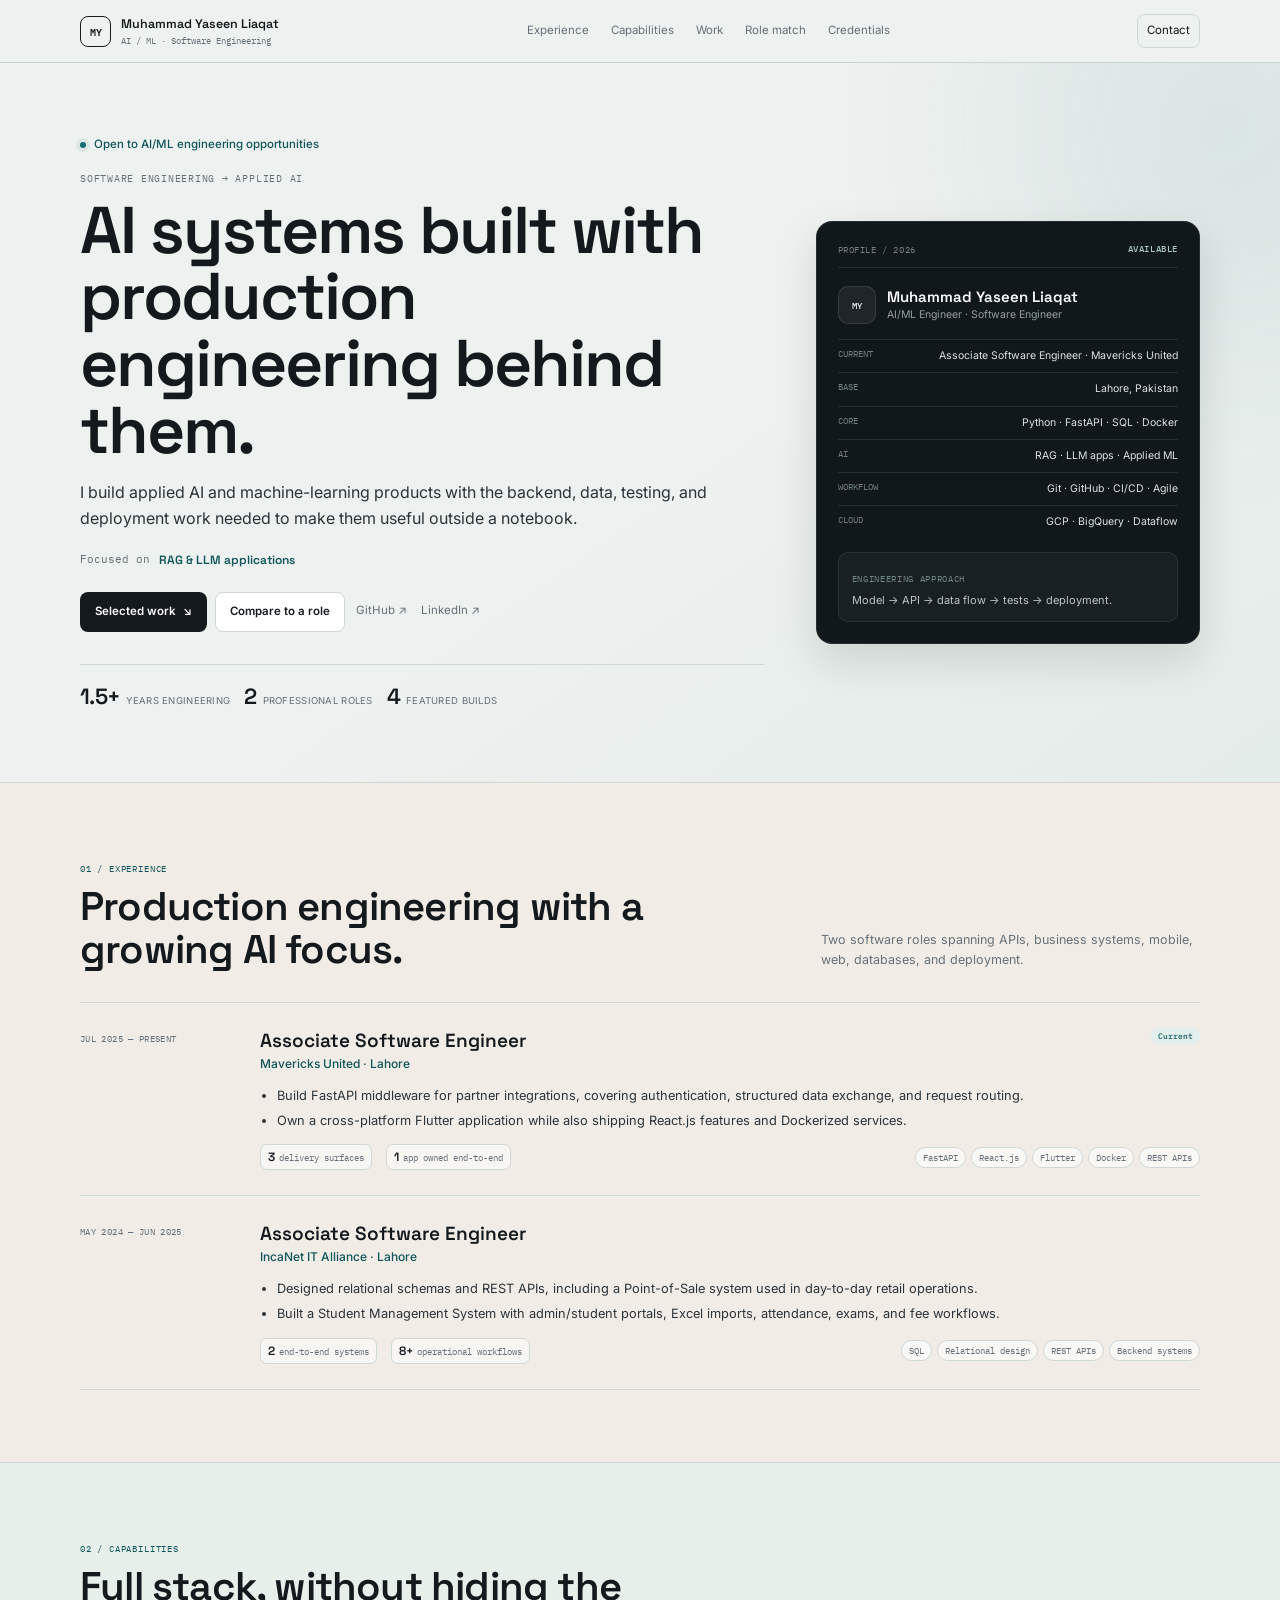
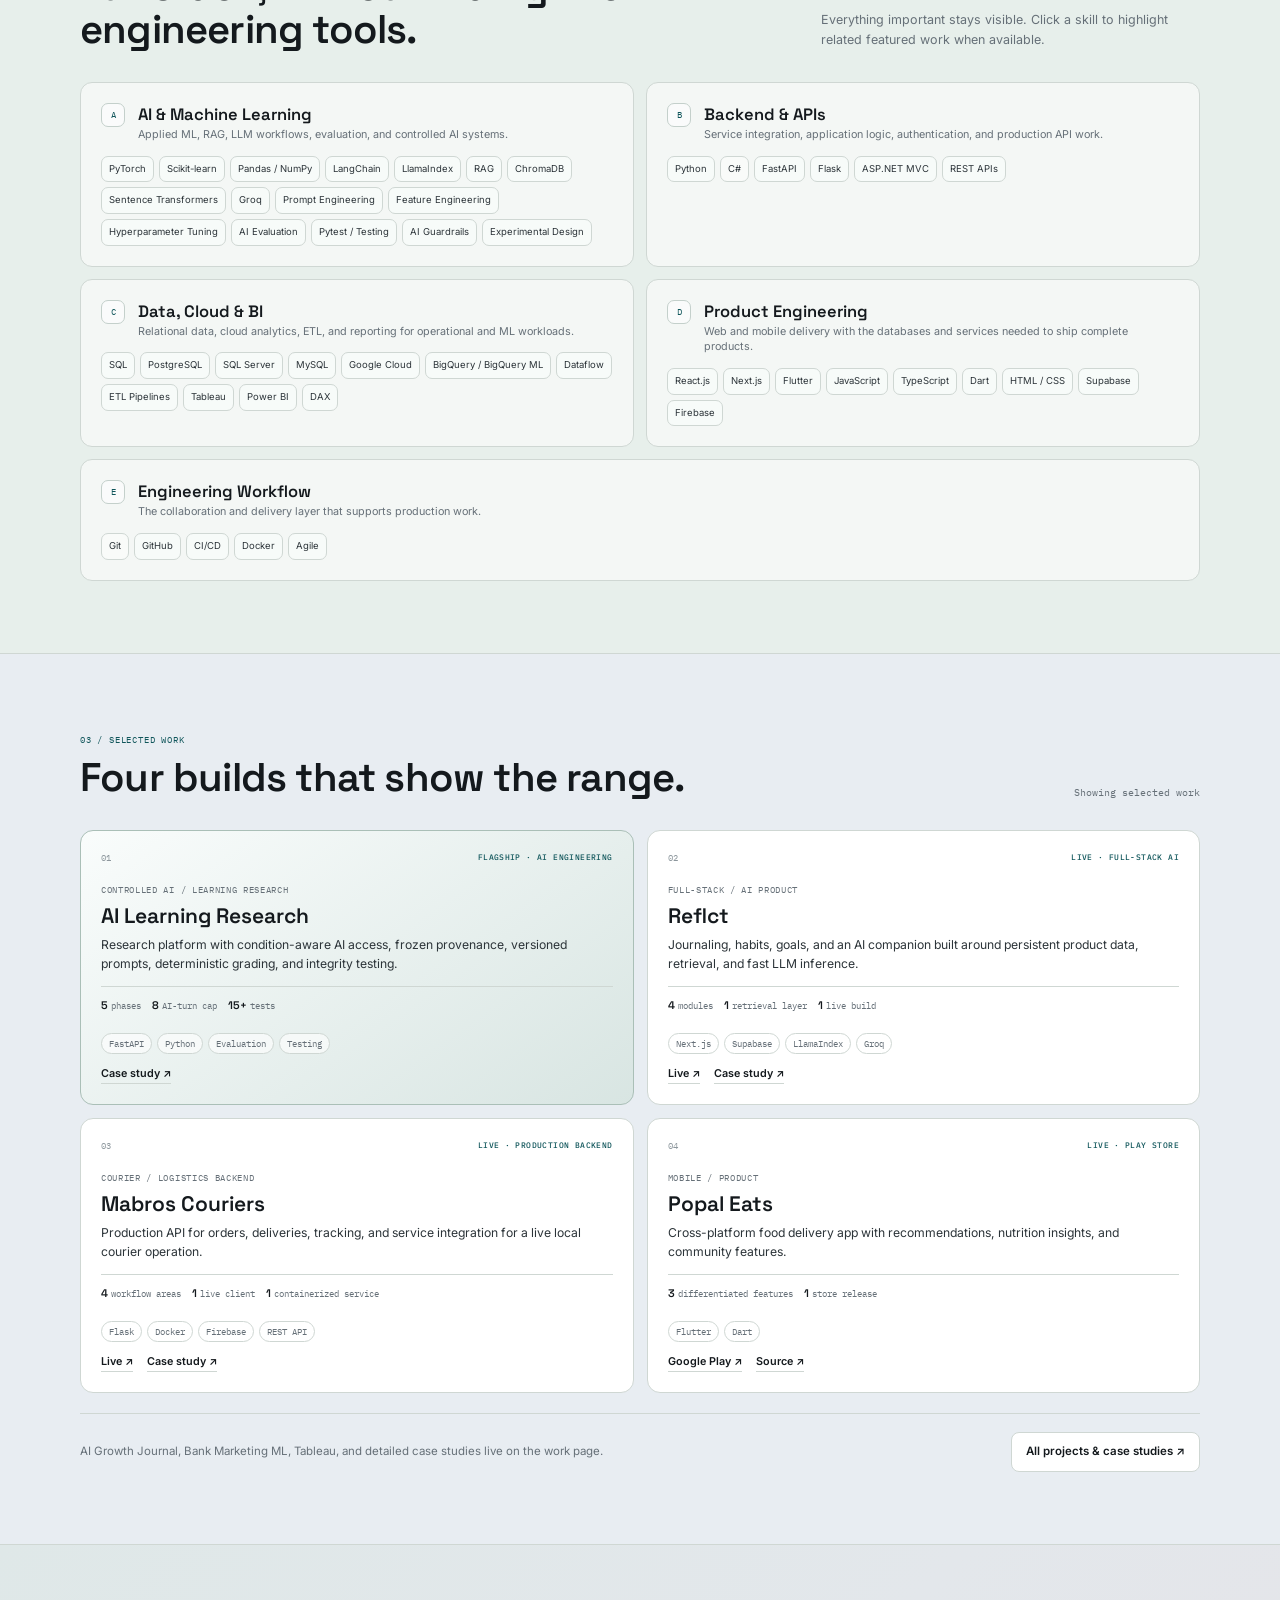
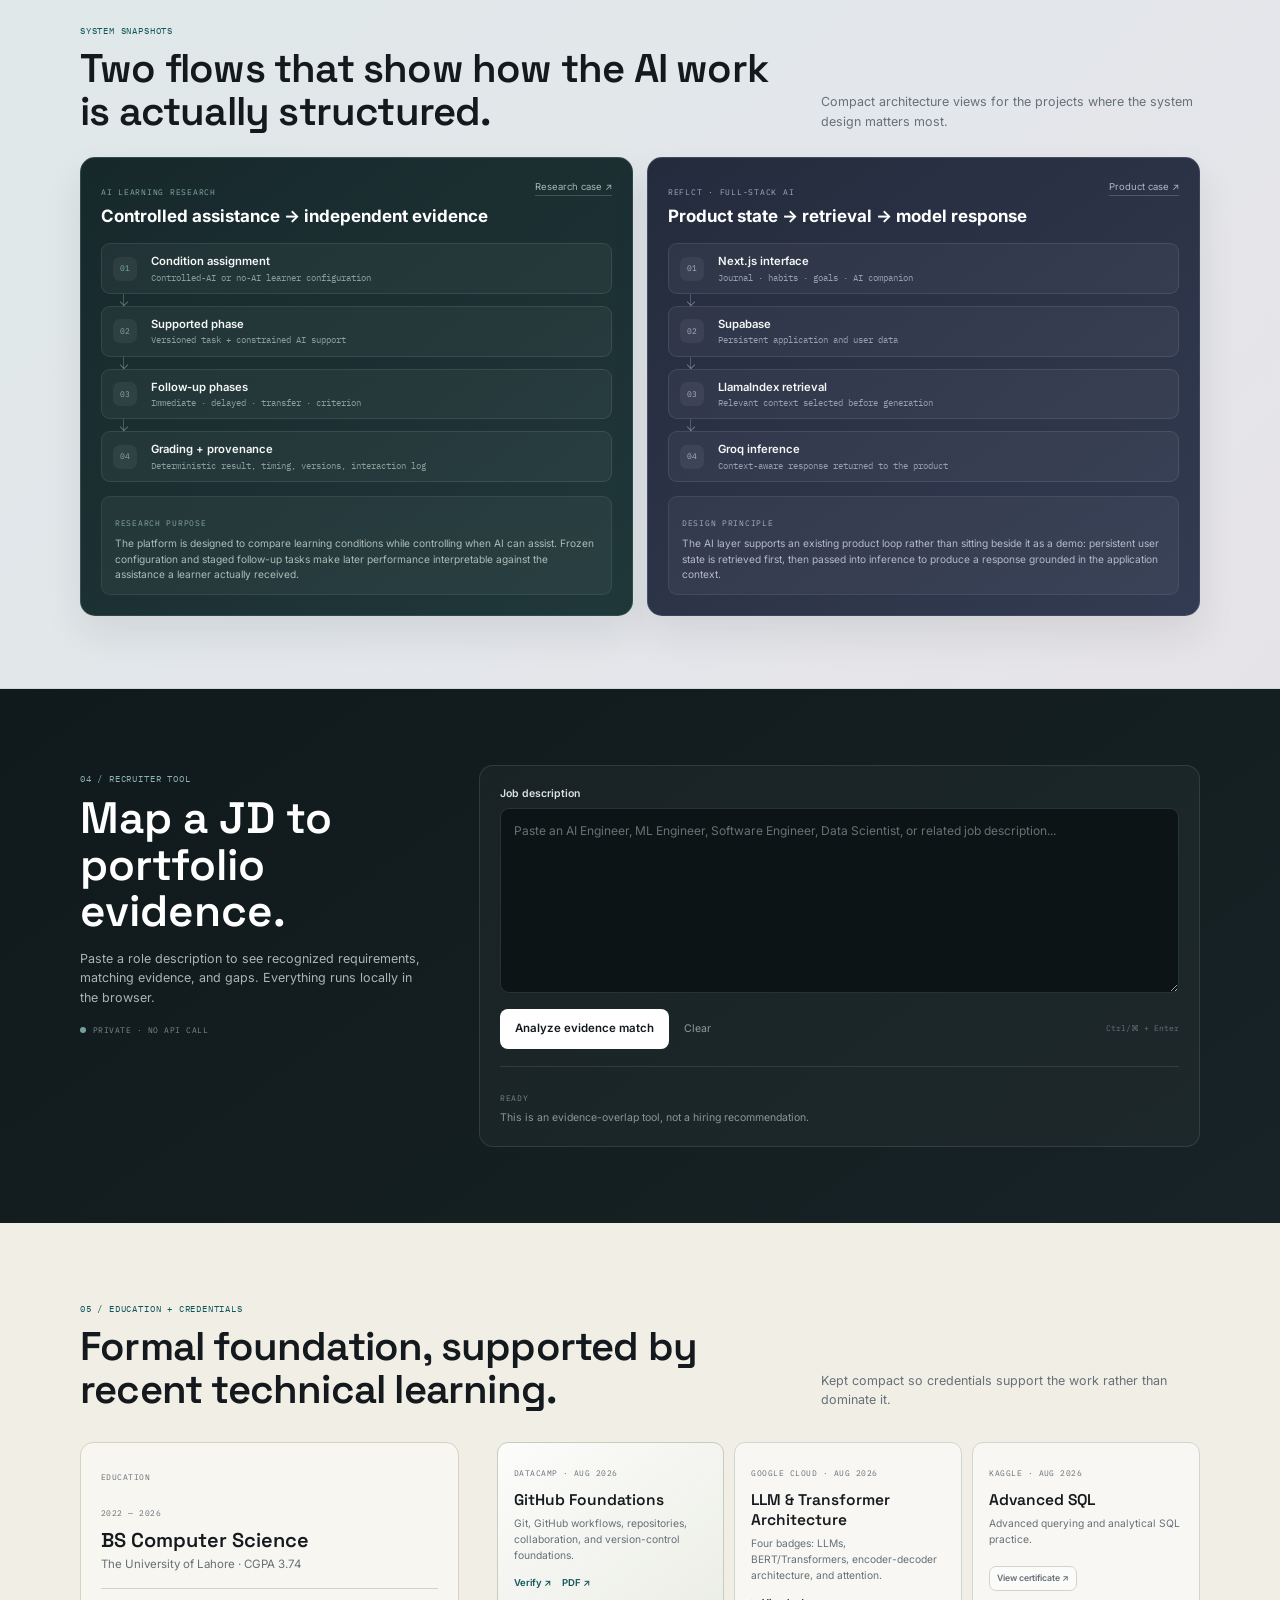
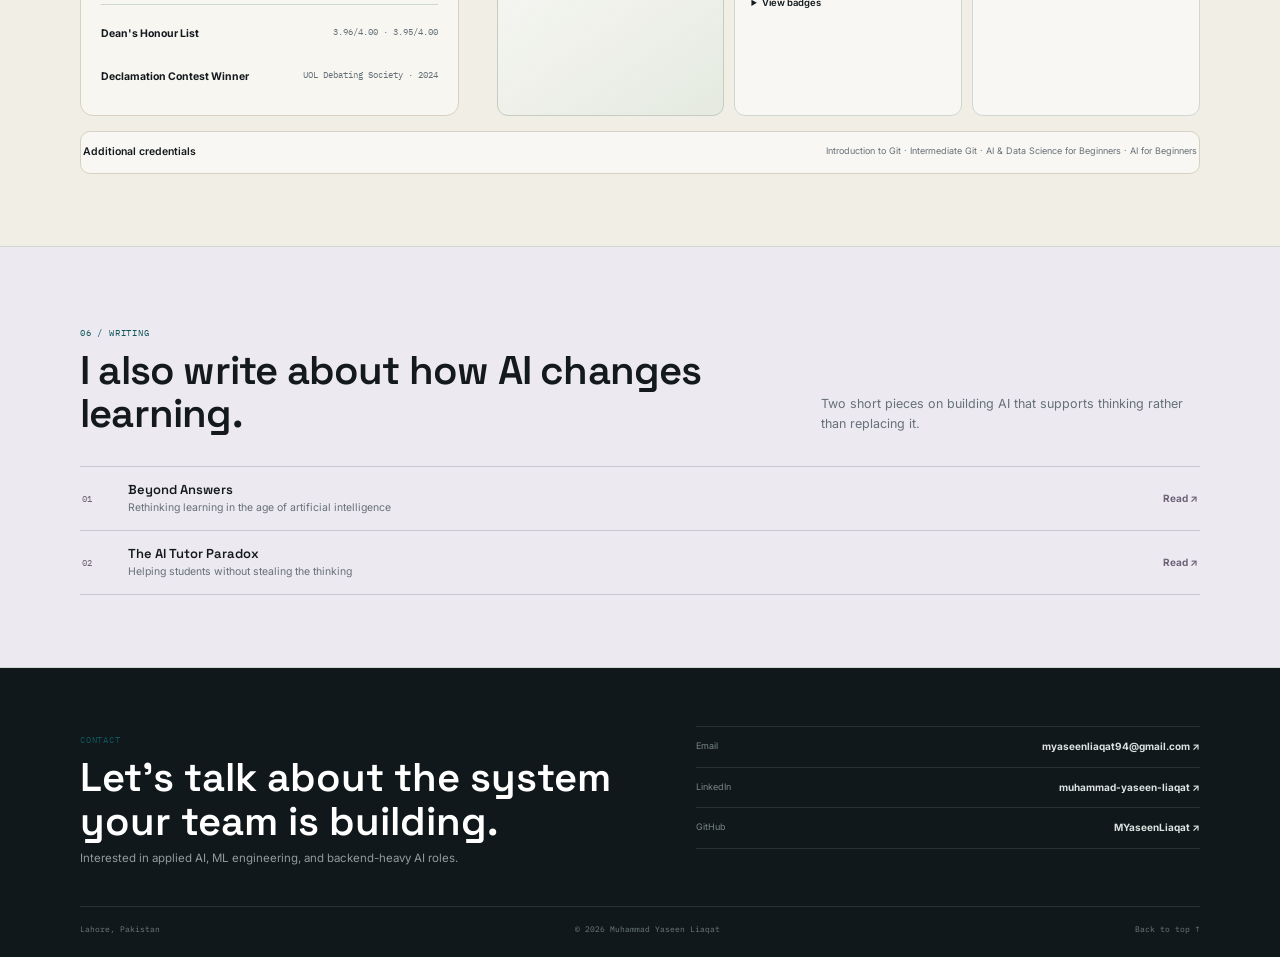
==== commit e9d8cd59: "Add files via upload" ====
--- a/index.html
+++ b/index.html
@@ -5,7 +5,7 @@
   <meta name="viewport" content="width=device-width, initial-scale=1">
   <title>Muhammad Yaseen Liaqat — AI/ML Engineer & Software Engineer</title>
   <meta name="description" content="Portfolio of Muhammad Yaseen Liaqat — AI/ML Engineer and software engineer building applied AI systems, RAG workflows, APIs, data pipelines, and production applications.">
-  <meta name="theme-color" content="#f4f5f3">
+  <meta name="theme-color" content="#edf1ef">
   <link rel="canonical" href="https://myaseenliaqat.github.io/portfolio/">
   <meta property="og:type" content="website">
   <meta property="og:url" content="https://myaseenliaqat.github.io/portfolio/">
@@ -102,7 +102,7 @@
     </div>
   </section>
 
-  <section class="section" id="experience">
+  <section class="section section-tone-warm" id="experience">
     <div class="shell">
       <div class="section-heading reveal">
         <div><span class="section-label mono">01 / EXPERIENCE</span><h2>Production engineering with a growing AI focus.</h2></div>
@@ -135,7 +135,7 @@
     </div>
   </section>
 
-  <section class="section section-muted" id="capabilities">
+  <section class="section section-tone-sage" id="capabilities">
     <div class="shell">
       <div class="section-heading reveal">
         <div><span class="section-label mono">02 / CAPABILITIES</span><h2>Full stack, without hiding the engineering tools.</h2></div>
@@ -168,7 +168,7 @@
     </div>
   </section>
 
-  <section class="section" id="projects">
+  <section class="section section-tone-blue" id="projects">
     <div class="shell">
       <div class="section-heading reveal">
         <div><span class="section-label mono">03 / SELECTED WORK</span><h2>Four builds that show the range.</h2></div>
@@ -209,6 +209,70 @@
         </article>
       </div>
       <div class="section-cta reveal"><p>AI Growth Journal, Bank Marketing ML, Tableau, and detailed case studies live on the work page.</p><a class="button button-secondary" href="projects.html">All projects & case studies ↗</a></div>
+    </div>
+  </section>
+
+  <section class="section architecture-section" id="system-flows">
+    <div class="shell">
+      <div class="section-heading architecture-heading reveal">
+        <div>
+          <span class="section-label mono">SYSTEM SNAPSHOTS</span>
+          <h2>Two flows that show how the AI work is actually structured.</h2>
+        </div>
+        <p>Compact architecture views for the projects where the system design matters most.</p>
+      </div>
+
+      <div class="architecture-grid">
+        <article class="architecture-card architecture-research reveal">
+          <div class="architecture-top">
+            <div>
+              <span class="architecture-kicker mono">AI LEARNING RESEARCH</span>
+              <h3>Controlled assistance → independent evidence</h3>
+            </div>
+            <a href="projects.html#case-ai-learning">Research case ↗</a>
+          </div>
+
+          <div class="flow-diagram" aria-label="AI Learning Research system flow">
+            <div class="flow-node"><span class="flow-index mono">01</span><div><strong>Condition assignment</strong><small>Controlled-AI or no-AI learner configuration</small></div></div>
+            <div class="flow-connector" aria-hidden="true"><span></span></div>
+            <div class="flow-node"><span class="flow-index mono">02</span><div><strong>Supported phase</strong><small>Versioned task + constrained AI support</small></div></div>
+            <div class="flow-connector" aria-hidden="true"><span></span></div>
+            <div class="flow-node"><span class="flow-index mono">03</span><div><strong>Follow-up phases</strong><small>Immediate · delayed · transfer · criterion</small></div></div>
+            <div class="flow-connector" aria-hidden="true"><span></span></div>
+            <div class="flow-node"><span class="flow-index mono">04</span><div><strong>Grading + provenance</strong><small>Deterministic result, timing, versions, interaction log</small></div></div>
+          </div>
+
+          <div class="architecture-note">
+            <span class="mono">RESEARCH PURPOSE</span>
+            <p>The platform is designed to compare learning conditions while controlling when AI can assist. Frozen configuration and staged follow-up tasks make later performance interpretable against the assistance a learner actually received.</p>
+          </div>
+        </article>
+
+        <article class="architecture-card architecture-product reveal">
+          <div class="architecture-top">
+            <div>
+              <span class="architecture-kicker mono">REFLCT · FULL-STACK AI</span>
+              <h3>Product state → retrieval → model response</h3>
+            </div>
+            <a href="projects.html#case-reflct">Product case ↗</a>
+          </div>
+
+          <div class="flow-diagram" aria-label="Reflct application flow">
+            <div class="flow-node"><span class="flow-index mono">01</span><div><strong>Next.js interface</strong><small>Journal · habits · goals · AI companion</small></div></div>
+            <div class="flow-connector" aria-hidden="true"><span></span></div>
+            <div class="flow-node"><span class="flow-index mono">02</span><div><strong>Supabase</strong><small>Persistent application and user data</small></div></div>
+            <div class="flow-connector" aria-hidden="true"><span></span></div>
+            <div class="flow-node"><span class="flow-index mono">03</span><div><strong>LlamaIndex retrieval</strong><small>Relevant context selected before generation</small></div></div>
+            <div class="flow-connector" aria-hidden="true"><span></span></div>
+            <div class="flow-node"><span class="flow-index mono">04</span><div><strong>Groq inference</strong><small>Context-aware response returned to the product</small></div></div>
+          </div>
+
+          <div class="architecture-note">
+            <span class="mono">DESIGN PRINCIPLE</span>
+            <p>The AI layer supports an existing product loop rather than sitting beside it as a demo: persistent user state is retrieved first, then passed into inference to produce a response grounded in the application context.</p>
+          </div>
+        </article>
+      </div>
     </div>
   </section>
 
@@ -232,7 +296,7 @@
     </div>
   </section>
 
-  <section class="section section-muted" id="credentials">
+  <section class="section section-tone-sand" id="credentials">
     <div class="shell">
       <div class="section-heading reveal"><div><span class="section-label mono">05 / EDUCATION + CREDENTIALS</span><h2>Formal foundation, supported by recent technical learning.</h2></div><p>Kept compact so credentials support the work rather than dominate it.</p></div>
       <div class="credential-layout">
@@ -247,7 +311,7 @@
     </div>
   </section>
 
-  <section class="section writing-section" id="writing">
+  <section class="section writing-section section-tone-lilac" id="writing">
     <div class="shell">
       <div class="section-heading reveal"><div><span class="section-label mono">06 / WRITING</span><h2>I also write about how AI changes learning.</h2></div><p>Two short pieces on building AI that supports thinking rather than replacing it.</p></div>
       <div class="writing-list reveal">
@@ -266,13 +330,15 @@
   <div class="shell footer-bottom mono"><span>Lahore, Pakistan</span><span>© <span id="year">2026</span> Muhammad Yaseen Liaqat</span><a href="#top">Back to top ↑</a></div>
 </footer>
 
-<div class="credential-modal" id="credential-modal" hidden>
-  <div class="credential-modal-backdrop" data-close-credential></div>
-  <div class="credential-modal-panel" role="dialog" aria-modal="true" aria-labelledby="credential-modal-title">
-    <div class="credential-modal-head"><strong id="credential-modal-title">Credential</strong><button type="button" data-close-credential aria-label="Close credential preview">×</button></div>
-    <img id="credential-modal-image" alt="Credential preview">
+<dialog class="credential-dialog" id="credential-dialog">
+  <div class="credential-dialog-bar">
+    <strong id="credential-dialog-title">Credential preview</strong>
+    <button type="button" id="credential-dialog-close" aria-label="Close credential preview">Close</button>
   </div>
-</div>
+  <div class="credential-dialog-stage">
+    <img id="credential-dialog-image" alt="Credential preview">
+  </div>
+</dialog>
 
 <script src="script.js"></script>
 </body>
--- a/styles.css
+++ b/styles.css
@@ -39,3 +39,251 @@
 @media(max-width:820px){.desktop-nav{display:none}.menu-button{display:block}.mobile-nav.is-open{display:block}.hero-grid,.section-heading,.role-match-grid,.credential-layout,.footer-grid,.case-study-content{grid-template-columns:1fr}.profile-panel{max-width:none}.section-heading{gap:10px}.role-match-copy{position:static}.capability-grid{grid-template-columns:1fr}.capability-card-tools{grid-column:auto}.project-grid,.project-grid-all{grid-template-columns:1fr 1fr}.experience-item{grid-template-columns:115px 1fr;gap:18px}.credential-layout{gap:12px}.additional-credential-grid{grid-template-columns:1fr 1fr}.footer-grid{gap:26px}.section{padding:58px 0}.role-match-section{padding:58px 0}}
 @media(max-width:600px){.shell{width:min(var(--max),calc(100% - 28px))}.brand-copy small{display:none}.hero{padding:45px 0 36px}.hero-grid{grid-template-columns:1fr}.hero h1{font-size:38px}.hero-stats{gap:14px;flex-wrap:wrap}.hero-stats div{min-width:120px}.profile-panel{display:none}.experience-item{grid-template-columns:1fr;gap:7px;padding:20px 0}.experience-date{padding-top:0}.role-footer{align-items:flex-start;flex-direction:column}.project-grid,.project-grid-all{grid-template-columns:1fr}.project-card{min-height:0}.section-heading h2{font-size:29px}.section-cta{align-items:flex-start;flex-direction:column}.additional-credentials summary{flex-direction:column;gap:3px}.additional-credential-grid{grid-template-columns:1fr}.match-columns{grid-template-columns:1fr}.writing-list a{grid-template-columns:24px 1fr auto}.writing-list small{line-height:1.3}.footer-bottom{align-items:flex-start;flex-direction:column}.case-study>summary{align-items:flex-start}.case-study>summary small{max-width:260px}.case-study-metrics{grid-template-columns:repeat(2,1fr)}}
 @media(prefers-reduced-motion:reduce){html{scroll-behavior:auto}.reveal{opacity:1;transform:none;transition:none}*{animation:none!important;transition-duration:.001ms!important}}
+
+/* =========================================================
+   V7 — compact professional density + sophisticated section tones
+   ========================================================= */
+:root {
+  --paper: #edf1ef;
+  --paper-2: #e6ebe8;
+  --surface: #fdfefd;
+  --line: #cfd7d3;
+  --tone-warm: #f1ede6;
+  --tone-sage: #e7efeb;
+  --tone-blue: #e8edf2;
+  --tone-sand: #f1eee6;
+  --tone-lilac: #eceaf0;
+  --tone-flow: #dfe8e8;
+  --navy: #17242b;
+  --navy-2: #20303a;
+  --indigo: #2d3448;
+  --indigo-2: #414861;
+  --warm-accent: #8b6d4c;
+  --blue-accent: #526a7c;
+  --plum-accent: #6f6378;
+  --radius: 13px;
+  --shadow: 0 18px 48px rgba(16,22,25,.07);
+}
+
+body { background: var(--paper); }
+body::before { opacity: .18; background-size: 38px 38px; }
+.site-header { background: rgba(237,241,239,.91); border-bottom-color: rgba(189,200,195,.76); }
+.hero { padding-top: 68px; background: linear-gradient(145deg, #edf1ef 0%, #edf1ef 55%, #e4ece9 100%); }
+.hero-grid { gap: 52px; }
+.hero h1 { max-width: 760px; margin-bottom: 17px; font-size: clamp(40px, 5.45vw, 66px); line-height: 1.01; }
+.hero-lede { max-width: 630px; margin-bottom: 18px; font-size: 16px; line-height: 1.58; }
+.availability { margin-bottom: 18px; }
+.hero-role { margin-bottom: 21px; }
+.hero-stats { gap: 14px; margin-top: 32px; padding: 17px 0 24px; }
+.hero-stats strong { font-size: 22px; }
+.profile-panel { padding: 21px; border-radius: 16px; box-shadow: 0 18px 44px rgba(15,24,27,.13); }
+.profile-title-block { padding: 18px 0 15px; }
+.profile-facts div { padding: 8px 0; }
+.profile-note { margin-top: 13px; padding: 12px 13px; border: 1px solid rgba(255,255,255,.075); border-radius: 10px; background: rgba(255,255,255,.035); }
+.profile-note span { color: #728683; font-size: 8.5px; letter-spacing: .08em; }
+.profile-note p { margin: 4px 0 0; color: #b8c5c2; font-size: 11px; }
+
+.section { padding: 72px 0; }
+.section-tone-warm { background: var(--tone-warm); }
+.section-tone-sage { background: var(--tone-sage); }
+.section-tone-blue { background: var(--tone-blue); }
+.section-tone-sand { background: var(--tone-sand); }
+.section-tone-lilac { background: var(--tone-lilac); }
+.section-muted { background: var(--paper-2); }
+.section-heading { gap: 38px; margin-bottom: 31px; }
+.section-label { margin-bottom: 9px; }
+.section-heading h2, .credential-grid > div > h2 { font-size: clamp(27px, 3.6vw, 40px); line-height: 1.08; }
+.section-heading > p { max-width: 450px; font-size: 12.5px; line-height: 1.55; }
+
+.experience-item { grid-template-columns: 150px 1fr; gap: 30px; padding: 25px 0; }
+.experience-title-row { margin-bottom: 12px; }
+.experience-title-row h3 { font-size: 19px; }
+.experience-title-row p { font-size: 12px; }
+.experience-body ul { margin-bottom: 14px; }
+.experience-body li { margin-bottom: 5px; font-size: 12.8px; line-height: 1.55; }
+.role-footer { display: flex; align-items: center; justify-content: space-between; gap: 14px; flex-wrap: wrap; }
+.role-metrics { display: flex; gap: 14px; flex-wrap: wrap; color: var(--muted); font: 400 9px var(--font-mono); }
+.role-metrics strong { color: var(--ink); font: 600 12px var(--font-display); }
+.evidence-row span, .project-stack span, .result-tags span { padding: 4px 7px; font-size: 9px; background: rgba(255,255,255,.62); }
+
+.capability-grid { gap: 12px; }
+.capability-card { min-height: 0; padding: 20px; border-radius: 12px; background: rgba(255,255,255,.54); }
+.capability-card:hover { background: rgba(255,255,255,.78); }
+.capability-card-tools { grid-column: 1 / -1; }
+.capability-head { display: grid; grid-template-columns: 27px 1fr; gap: 10px; align-items: start; margin-bottom: 13px; }
+.capability-number { position: static; width: 24px; height: 24px; display: grid; place-items: center; border: 1px solid #c4d0cb; border-radius: 7px; color: var(--accent-2); background: rgba(255,255,255,.55); font-size: 9px; }
+.capability-card h3 { margin: 1px 0 2px; font-size: 16.5px; }
+.capability-head p { margin: 0; color: var(--muted); font-size: 10.8px; line-height: 1.45; }
+.skill-cloud { gap: 5px; }
+.skill-cloud button { padding: 5px 7px; border-radius: 7px; background: rgba(251,253,252,.62); font-size: 9.5px; }
+
+.project-grid { gap: 13px; }
+.project-grid-home .project-card, .project-grid-all .project-card, .project-card { min-height: 0; padding: 20px; border-radius: 13px; }
+.project-card-head, .compact-project .project-card-head { margin-bottom: 19px; }
+.project-card h3 { margin-bottom: 7px; font-size: 21px; }
+.project-description { margin-bottom: 12px; font-size: 12.2px; line-height: 1.55; }
+.project-type { margin-bottom: 6px; font-size: 8.5px; }
+.project-metrics { gap: 5px 11px; margin-bottom: 11px; font-size: 8.5px; }
+.project-metrics strong { font-size: 11px; }
+.project-stack, .compact-project .project-stack { margin: 10px 0 12px; gap: 5px; }
+.project-links { gap: 14px; margin-top: auto; }
+.project-links a { font-size: 10.8px; }
+.project-card-featured { background: linear-gradient(145deg, rgba(250,253,252,.96), rgba(210,226,220,.72)); border-color: #aabfb7; }
+.section-cta { margin-top: 20px; padding-top: 18px; }
+.section-cta p { font-size: 11.5px; }
+.button { min-height: 40px; padding: 0 14px; border-radius: 8px; font-size: 11.5px; }
+
+/* Two compact, high-signal architecture snapshots */
+.architecture-section { background: linear-gradient(135deg, #dfe8e8 0%, #e3e7eb 48%, #e6e3e8 100%); }
+.architecture-heading { margin-bottom: 24px; }
+.architecture-grid { display: grid; grid-template-columns: repeat(2, minmax(0, 1fr)); gap: 14px; }
+.architecture-card { min-width: 0; padding: 20px; border-radius: 15px; color: #e9efed; box-shadow: 0 18px 38px rgba(21,31,37,.09); overflow: hidden; }
+.architecture-research { background: linear-gradient(145deg, #17282b 0%, #20383a 100%); border: 1px solid rgba(120,164,158,.24); }
+.architecture-product { background: linear-gradient(145deg, #242b3c 0%, #333b52 100%); border: 1px solid rgba(145,151,187,.22); }
+.architecture-top { display: flex; justify-content: space-between; align-items: flex-start; gap: 14px; margin-bottom: 17px; }
+.architecture-kicker { color: #86aaa6; font-size: 8.3px; letter-spacing: .09em; }
+.architecture-product .architecture-kicker { color: #a4a8c6; }
+.architecture-top h3 { max-width: 410px; margin: 5px 0 0; color: #fff; font-size: 17px; line-height: 1.18; }
+.architecture-top a { flex: 0 0 auto; padding-top: 2px; color: #9fbbb7; font-size: 9.5px; border-bottom: 1px solid rgba(159,187,183,.28); }
+.architecture-product .architecture-top a { color: #b1b5d0; border-bottom-color: rgba(177,181,208,.28); }
+.flow-diagram { display: grid; grid-template-columns: 1fr; gap: 0; }
+.flow-node { display: grid; grid-template-columns: 28px 1fr; gap: 10px; align-items: center; padding: 9px 11px; border: 1px solid rgba(255,255,255,.09); border-radius: 9px; background: rgba(255,255,255,.045); }
+.flow-index { width: 24px; height: 24px; display: grid; place-items: center; border-radius: 7px; background: rgba(255,255,255,.055); color: #82aaa5; font-size: 8px; }
+.architecture-product .flow-index { color: #a8aecb; }
+.flow-node strong { display: block; color: #f4f7f6; font-size: 11.3px; font-weight: 600; }
+.flow-node small { display: block; margin-top: 1px; color: #8d9c9a; font: 400 8.7px var(--font-mono); line-height: 1.4; }
+.architecture-product .flow-node small { color: #979db1; }
+.flow-connector { position: relative; height: 12px; margin-left: 22px; }
+.flow-connector::before { content: ""; position: absolute; top: 0; bottom: 0; left: 0; width: 1px; background: rgba(133,173,168,.38); }
+.flow-connector span::after { content: ""; position: absolute; left: -2px; bottom: 1px; width: 5px; height: 5px; border-right: 1px solid rgba(133,173,168,.55); border-bottom: 1px solid rgba(133,173,168,.55); transform: rotate(45deg); }
+.architecture-product .flow-connector::before { background: rgba(165,169,203,.34); }
+.architecture-product .flow-connector span::after { border-color: rgba(165,169,203,.55); }
+.architecture-note { margin-top: 14px; padding: 12px 13px; border-radius: 9px; background: rgba(255,255,255,.045); border: 1px solid rgba(255,255,255,.07); }
+.architecture-note span { color: #7fa7a2; font-size: 8px; letter-spacing: .09em; }
+.architecture-product .architecture-note span { color: #a7abc6; }
+.architecture-note p { margin: 4px 0 0; color: #aebbb8; font-size: 10.2px; line-height: 1.5; }
+.architecture-product .architecture-note p { color: #b5b9c9; }
+
+.role-match-section { padding: 76px 0; background: linear-gradient(145deg, #10191c, #172326); }
+.role-match-grid { gap: 52px; }
+.role-match-copy h2 { margin-bottom: 14px; font-size: clamp(29px, 3.8vw, 44px); }
+.role-match-copy > p { font-size: 12.5px; }
+.matcher { padding: 20px; border-radius: 14px; }
+.matcher textarea { min-height: 185px; padding: 13px; font-size: 12px; }
+.matcher-empty { margin-top: 17px; padding-top: 17px; }
+.matcher-results { margin-top: 17px; padding-top: 17px; }
+
+/* Current compact credential markup */
+.credential-layout { grid-template-columns: .7fr 1.3fr; gap: 38px; }
+.education-card { padding: 20px; border: 1px solid #d8d1c3; border-radius: 13px; background: rgba(255,255,255,.43); }
+.education-main { padding-bottom: 14px; border-bottom: 1px solid #d8d1c3; }
+.education-main h3 { margin: 5px 0 3px; font-size: 20px; }
+.education-main p { margin: 0; color: var(--muted); font-size: 11.5px; }
+.education-secondary > span { padding: 10px 0; border-bottom-color: #d8d1c3; }
+.credential-grid { grid-template-columns: repeat(3, minmax(0, 1fr)); gap: 10px; }
+.credential-mini { min-height: 192px; padding: 16px; border-radius: 11px; background: rgba(255,255,255,.55); }
+.credential-mini-featured { background: linear-gradient(145deg, rgba(255,255,255,.82), rgba(225,232,221,.73)); border-color: #c4cdbf; }
+.credential-mini h3 { margin: 7px 0 6px; font-size: 15.5px; }
+.credential-mini p { font-size: 10.3px; }
+.credential-actions { gap: 11px; margin-top: auto; padding-top: 12px; }
+.credential-actions a { font-size: 9.5px; }
+.credential-mini details { margin-top: auto; padding-top: 12px; }
+.credential-mini details summary { cursor: pointer; color: var(--ink); font-size: 9.5px; font-weight: 600; }
+.badge-actions { display: flex; flex-wrap: wrap; gap: 5px; padding-top: 8px; }
+.badge-actions button, .credential-text-button { border: 1px solid #d6d4ca; border-radius: 7px; background: rgba(255,255,255,.55); color: var(--muted); cursor: pointer; font-size: 8.7px; padding: 5px 7px; }
+.credential-text-button { margin-top: auto; align-self: flex-start; }
+.additional-credentials { margin-top: 15px; border-color: #d8d1c3; }
+.additional-credentials summary { padding: 12px 2px; font-size: 11px; }
+.additional-credential-grid { display: grid; grid-template-columns: repeat(4, minmax(0,1fr)); border-top: 1px solid #d8d1c3; }
+.additional-credential-grid > * { display: flex; flex-direction: column; gap: 3px; padding: 11px; border-right: 1px solid #d8d1c3; }
+.additional-credential-grid > *:last-child { border-right: 0; }
+.additional-credential-grid strong { font-size: 10.5px; }
+.additional-credential-grid span { color: var(--muted); font: 400 8.5px var(--font-mono); }
+
+/* Current compact writing markup */
+.writing-list { border-top: 1px solid #cbc5d0; }
+.writing-list a { display: grid; grid-template-columns: 32px 1fr auto; gap: 14px; align-items: center; padding: 14px 2px; border-bottom: 1px solid #cbc5d0; }
+.writing-list > a > span { color: var(--plum-accent); font-size: 9px; }
+.writing-list strong { display: block; font-size: 13px; }
+.writing-list small { display: block; margin-top: 1px; color: var(--muted); font-size: 10.5px; }
+.writing-list b { color: var(--plum-accent); font-size: 10px; }
+.writing-list a:hover strong { color: #4f4658; }
+
+/* Expandable project-page case studies: keep detail available, not always tall */
+.subpage-hero { padding: 64px 0 30px; background: linear-gradient(135deg, #e1e9e7, #e7e8ed); }
+.subpage-hero .back-link { margin-bottom: 24px; }
+.subpage-hero h1 { margin: 8px 0 12px; font-size: clamp(36px, 5vw, 58px); }
+.subpage-hero p { font-size: 12.5px; }
+.case-study-heading { margin: 54px 0 20px; }
+.case-study-heading h3 { font-size: clamp(24px, 3vw, 34px); }
+.case-study-heading p { font-size: 11.8px; }
+.case-study-list { border-top: 0; display: grid; gap: 9px; }
+details.case-study { display: block; padding: 0; border: 1px solid #c9d2d1; border-radius: 12px; background: rgba(255,255,255,.45); scroll-margin-top: 92px; overflow: hidden; }
+details.case-study > summary { display: flex; justify-content: space-between; align-items: center; gap: 16px; padding: 15px 17px; cursor: pointer; list-style: none; }
+details.case-study > summary::-webkit-details-marker { display: none; }
+details.case-study > summary > span { min-width: 0; display: grid; grid-template-columns: 1fr; gap: 2px; }
+details.case-study > summary b { color: var(--accent-2); font-size: 8px; letter-spacing: .07em; }
+details.case-study > summary strong { font: 600 15px var(--font-display); }
+details.case-study > summary small { color: var(--muted); font-size: 9.7px; }
+details.case-study > summary i { flex: 0 0 auto; color: var(--accent-2); font: normal 9px var(--font-mono); }
+details.case-study[open] > summary { background: rgba(255,255,255,.38); border-bottom: 1px solid #c9d2d1; }
+details.case-study[open] > summary i { font-size: 0; }
+details.case-study[open] > summary i::after { content: "Close case study −"; font-size: 9px; }
+.case-study-content { display: grid; grid-template-columns: 1.12fr .88fr; gap: 28px; padding: 20px; }
+.case-study-problem { margin-bottom: 16px; font-size: 11.8px; }
+.case-study-decisions > div { grid-template-columns: 28px 1fr; padding: 10px 0; }
+.case-study-decisions p { font-size: 10.5px; }
+.case-study-metrics { margin-top: 14px; }
+.case-study-metrics span { min-height: 52px; padding: 8px; font-size: 7.5px; }
+.case-study-metrics b { font-size: 14px; }
+.case-study-system { position: static; top: auto; padding: 16px; border-radius: 12px; }
+.case-study-system .system-flow { margin: 12px 0; gap: 5px; }
+.case-study-system .system-flow div { padding: 9px 10px; border-radius: 8px; }
+.case-study-system .system-flow strong { font-size: 10.5px; }
+.case-study-system .system-flow em { font-size: 8.3px; }
+.case-study-system > p { padding-top: 10px; font-size: 9.5px; }
+
+footer { padding: 58px 0 22px; }
+.footer-grid { gap: 55px; padding-bottom: 38px; }
+footer h2 { font-size: clamp(29px, 4vw, 45px); }
+footer p { font-size: 12.5px; }
+.footer-links a { padding: 12px 0; }
+
+@media (max-width: 980px) {
+  .architecture-grid { grid-template-columns: 1fr; }
+  .credential-layout { grid-template-columns: 1fr; gap: 20px; }
+  .credential-grid { grid-template-columns: repeat(3, 1fr); }
+}
+
+@media (max-width: 800px) {
+  .section, .role-match-section { padding: 58px 0; }
+  .section-heading { margin-bottom: 24px; }
+  .capability-card-tools { grid-column: auto; }
+  .case-study-content { grid-template-columns: 1fr; }
+  .additional-credential-grid { grid-template-columns: repeat(2, 1fr); }
+  .additional-credential-grid > *:nth-child(2) { border-right: 0; }
+  .additional-credential-grid > *:nth-child(-n+2) { border-bottom: 1px solid #d8d1c3; }
+}
+
+@media (max-width: 640px) {
+  .hero { padding-top: 52px; }
+  .hero-stats { grid-template-columns: repeat(3, 1fr); }
+  .hero-stats div { display: flex; }
+  .credential-grid { grid-template-columns: 1fr; }
+  .additional-credential-grid { grid-template-columns: 1fr; }
+  .additional-credential-grid > * { border-right: 0; border-bottom: 1px solid #d8d1c3; }
+  .additional-credential-grid > *:last-child { border-bottom: 0; }
+  .architecture-card { padding: 16px; }
+  .architecture-top { flex-direction: column; }
+  .writing-list a { grid-template-columns: 26px 1fr; }
+  .writing-list b { grid-column: 2; }
+}
+
+/* Native credential preview dialog */
+.credential-dialog { width: min(900px, calc(100vw - 32px)); max-height: calc(100vh - 32px); padding: 0; border: 1px solid #344044; border-radius: 14px; background: #11191c; color: #fff; box-shadow: 0 30px 90px rgba(0,0,0,.32); }
+.credential-dialog::backdrop { background: rgba(9,14,16,.72); backdrop-filter: blur(5px); }
+.credential-dialog-bar { display: flex; align-items: center; justify-content: space-between; gap: 14px; padding: 11px 13px; border-bottom: 1px solid rgba(255,255,255,.09); }
+.credential-dialog-bar strong { min-width: 0; overflow: hidden; text-overflow: ellipsis; white-space: nowrap; font-size: 10.5px; font-weight: 500; }
+.credential-dialog-bar button { padding: 5px 8px; border: 1px solid rgba(255,255,255,.12); border-radius: 7px; background: transparent; color: #aab5b3; cursor: pointer; font-size: 9px; }
+.credential-dialog-stage { display: grid; place-items: center; max-height: calc(100vh - 90px); overflow: auto; padding: 14px; background: #0b1113; }
+.credential-dialog-stage img { display: block; max-width: 100%; max-height: calc(100vh - 120px); width: auto; height: auto; border-radius: 7px; background: #fff; }
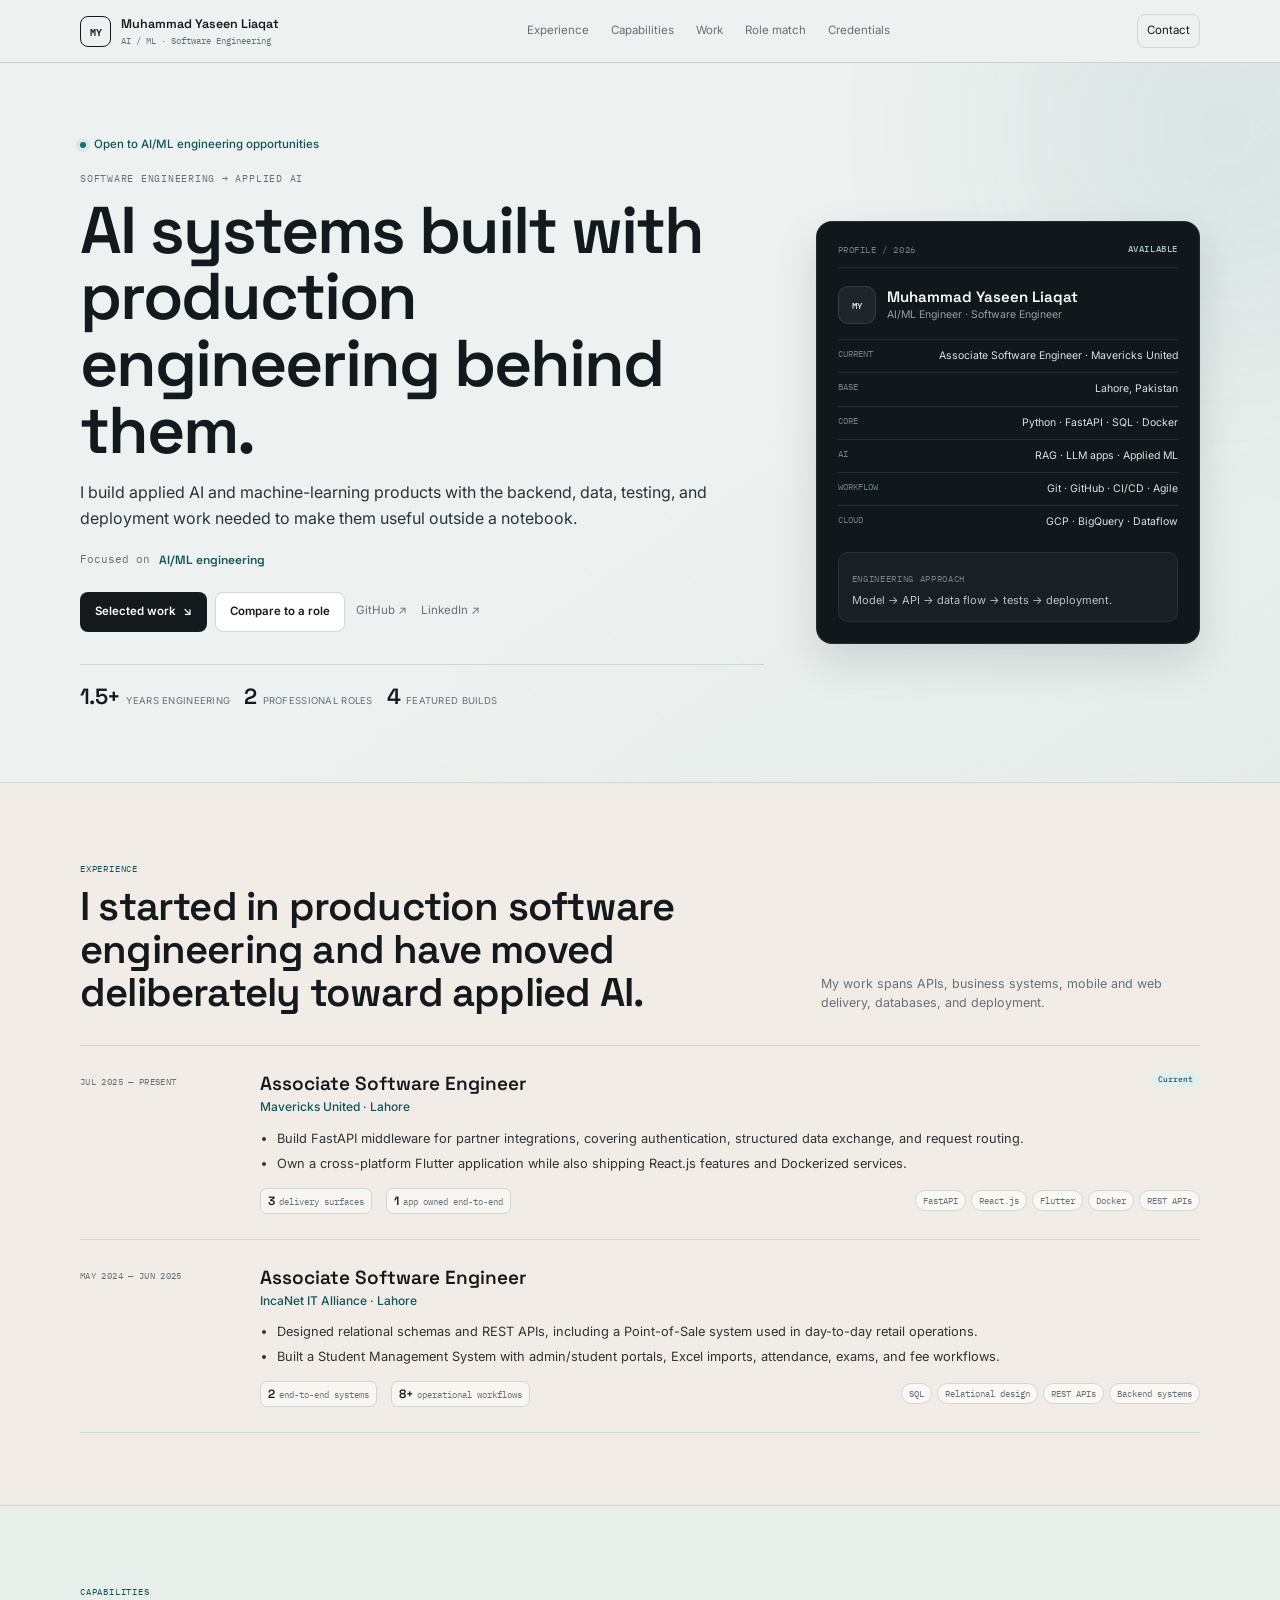
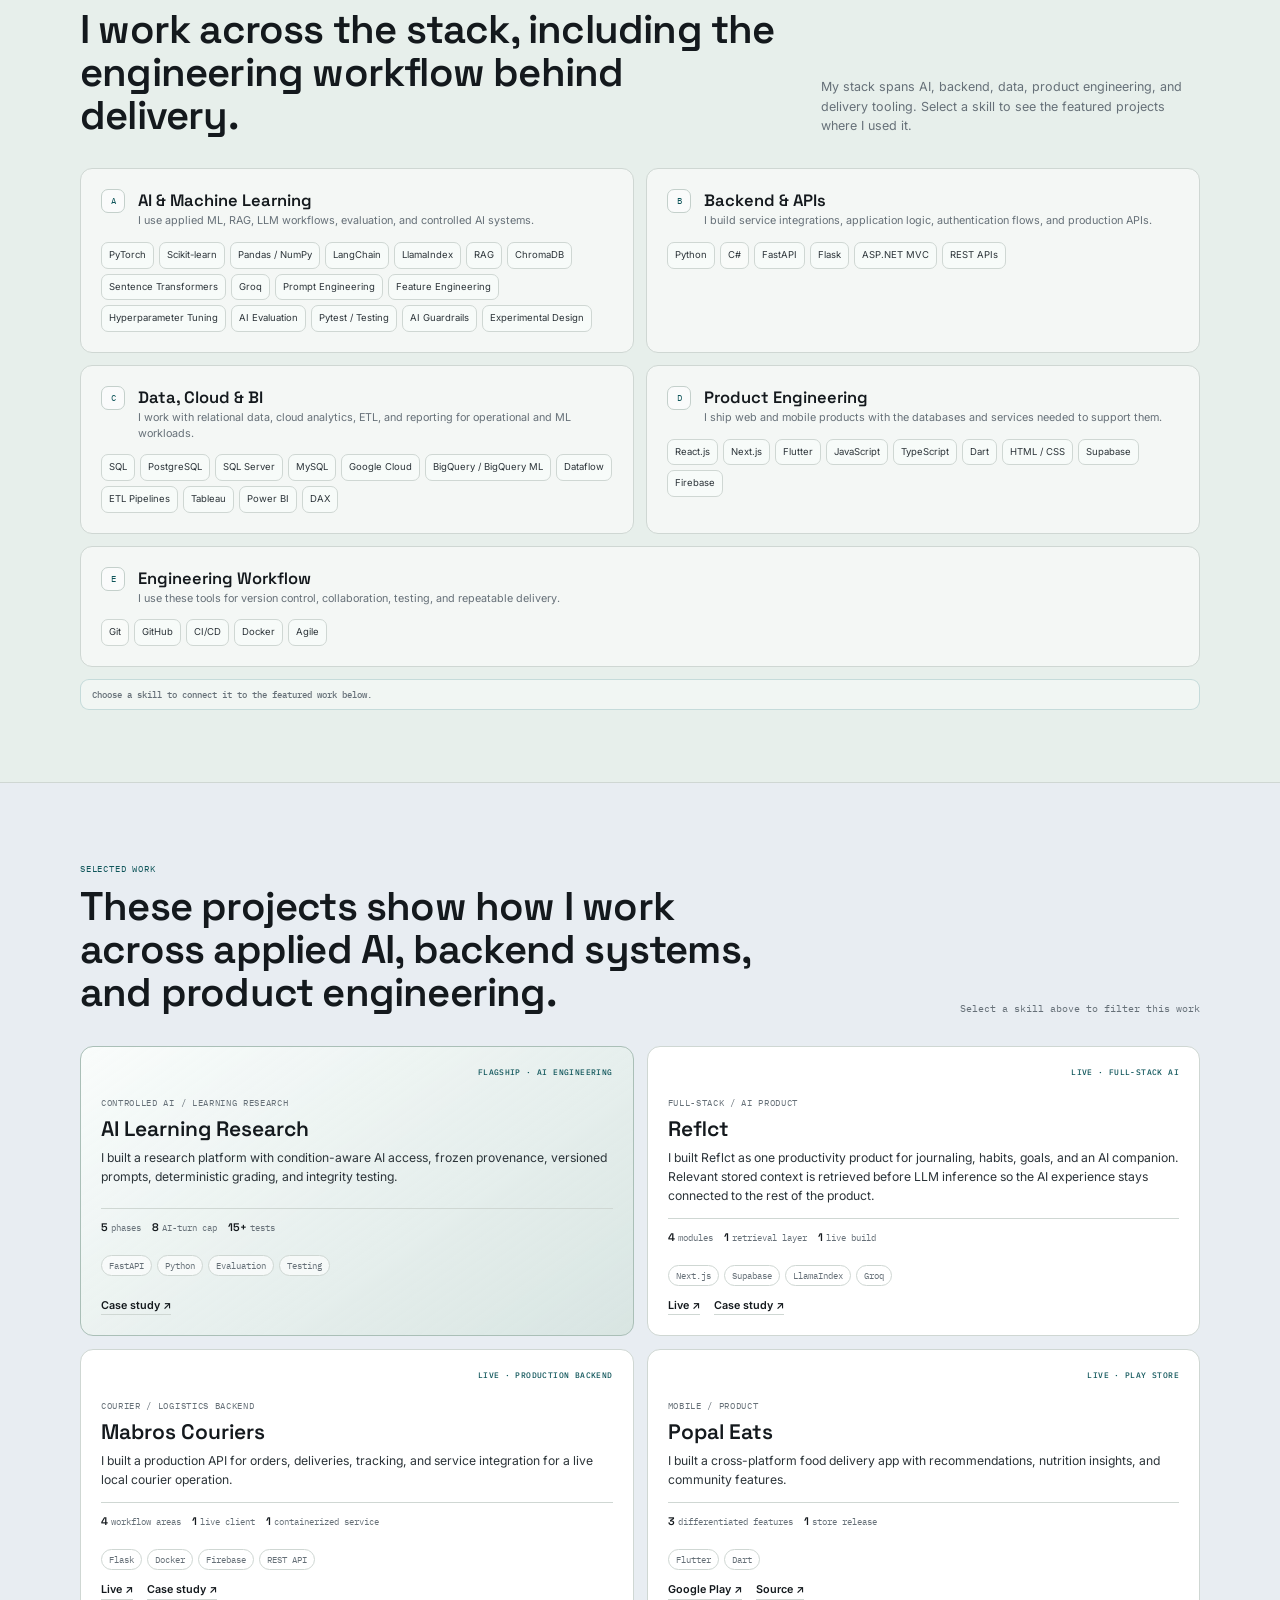
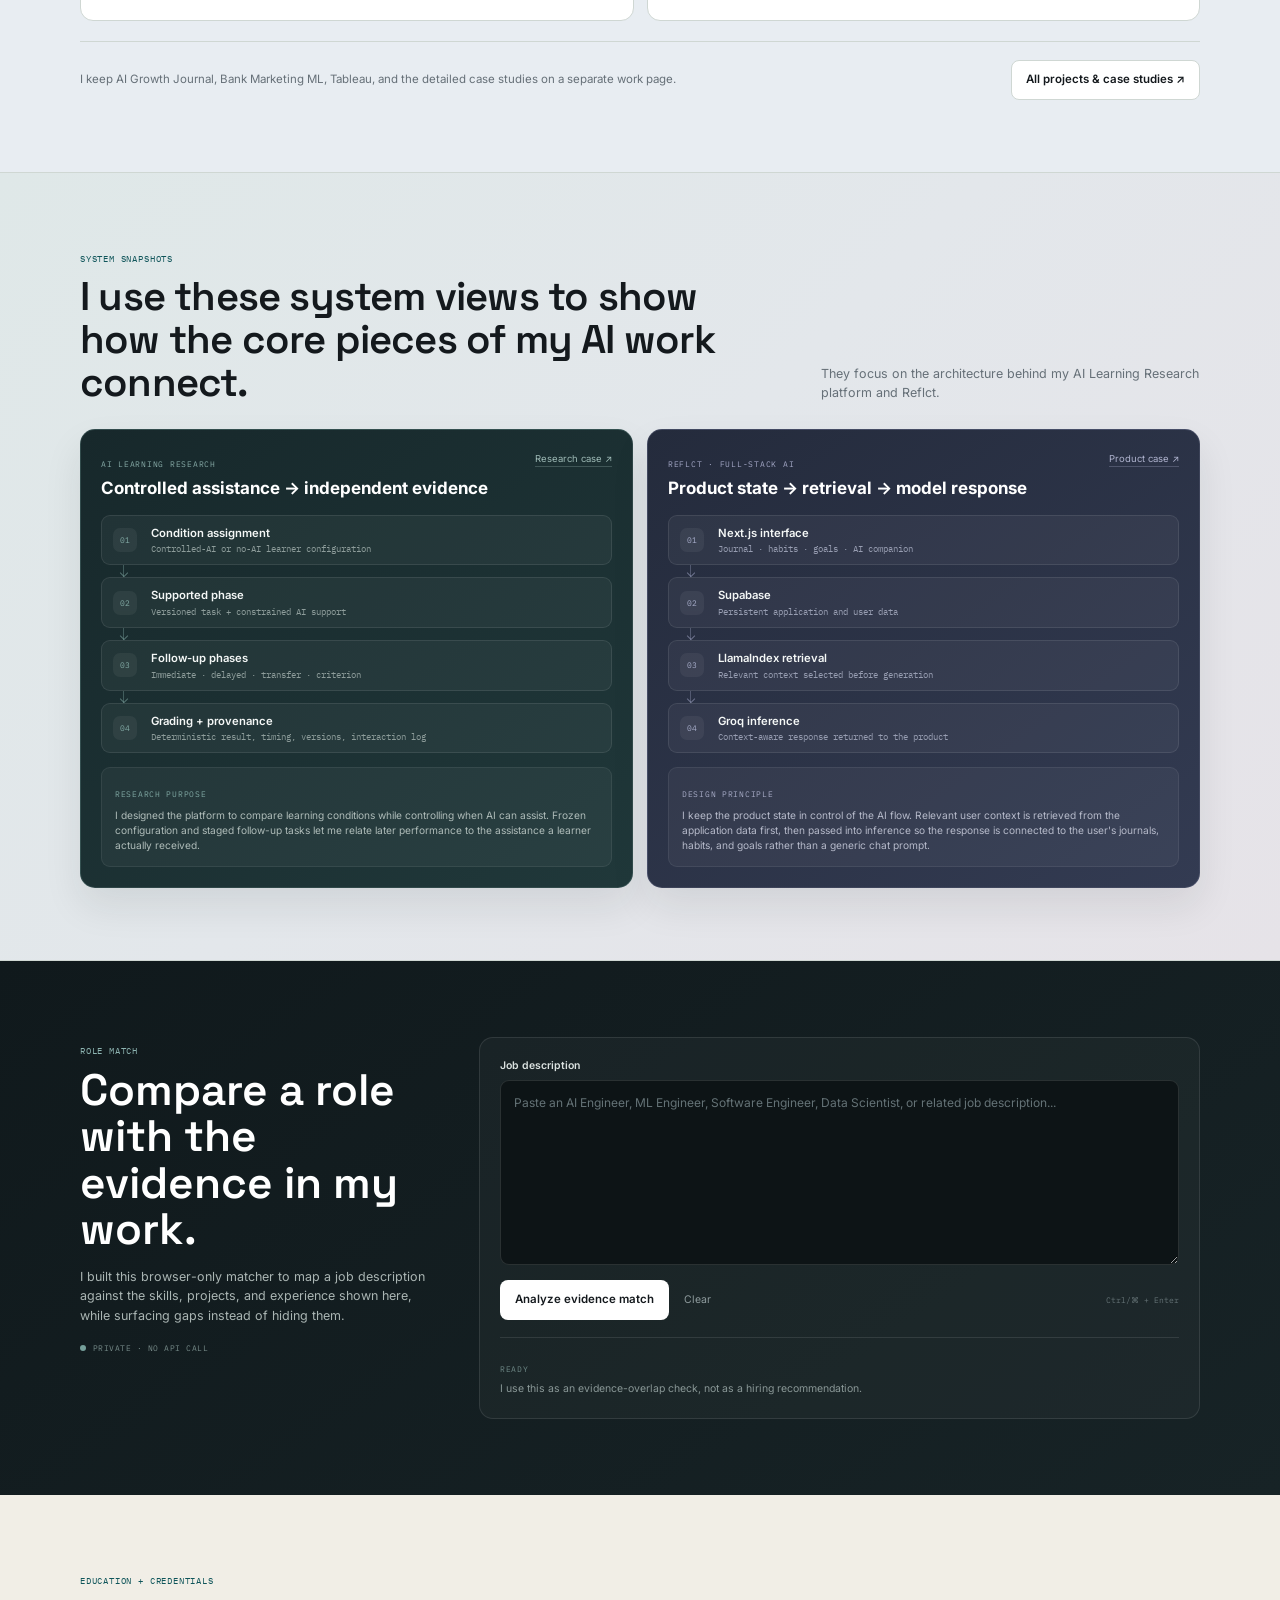
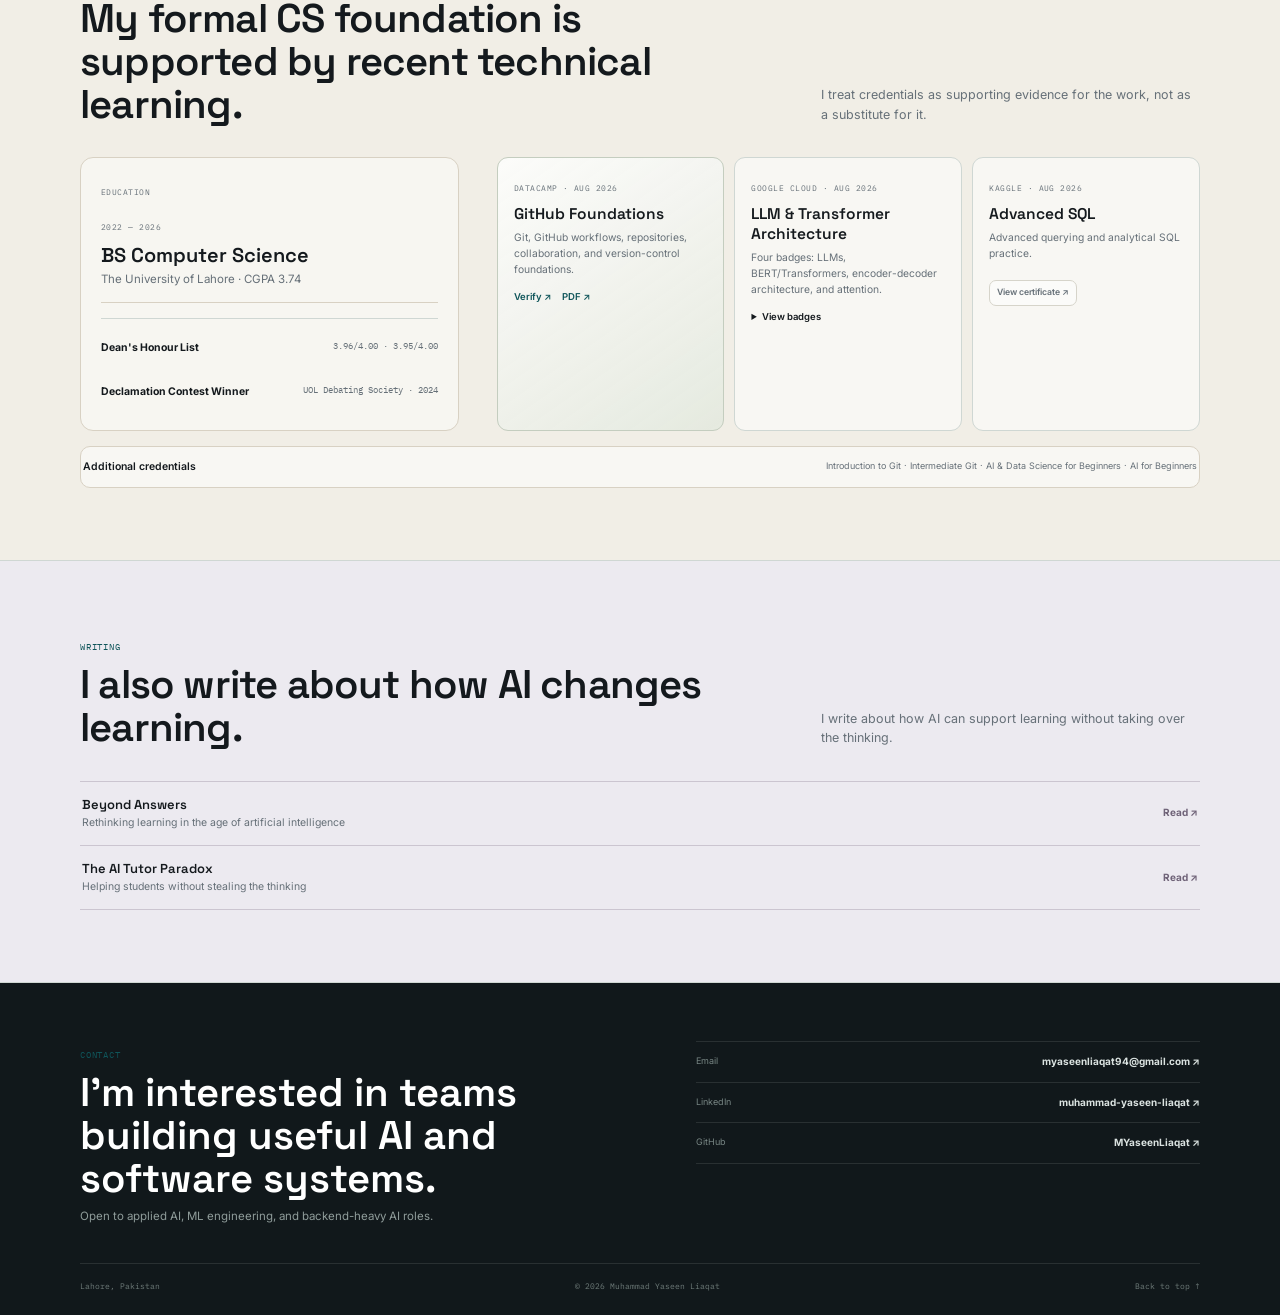
==== commit 36dda8c9: "Add files via upload" ====
--- a/index.html
+++ b/index.html
@@ -105,8 +105,8 @@
   <section class="section section-tone-warm" id="experience">
     <div class="shell">
       <div class="section-heading reveal">
-        <div><span class="section-label mono">01 / EXPERIENCE</span><h2>Production engineering with a growing AI focus.</h2></div>
-        <p>Two software roles spanning APIs, business systems, mobile, web, databases, and deployment.</p>
+        <div><span class="section-label mono">EXPERIENCE</span><h2>I started in production software engineering and have moved deliberately toward applied AI.</h2></div>
+        <p>My work spans APIs, business systems, mobile and web delivery, databases, and deployment.</p>
       </div>
       <div class="experience-list">
         <article class="experience-item reveal">
@@ -138,77 +138,78 @@
   <section class="section section-tone-sage" id="capabilities">
     <div class="shell">
       <div class="section-heading reveal">
-        <div><span class="section-label mono">02 / CAPABILITIES</span><h2>Full stack, without hiding the engineering tools.</h2></div>
-        <p>Everything important stays visible. Click a skill to highlight related featured work when available.</p>
+        <div><span class="section-label mono">CAPABILITIES</span><h2>I work across the stack, including the engineering workflow behind delivery.</h2></div>
+        <p>My stack spans AI, backend, data, product engineering, and delivery tooling. Select a skill to see the featured projects where I used it.</p>
       </div>
       <div class="capability-grid">
         <article class="capability-card reveal">
-          <div class="capability-head"><span class="capability-number mono">A</span><div><h3>AI & Machine Learning</h3><p>Applied ML, RAG, LLM workflows, evaluation, and controlled AI systems.</p></div></div>
+          <div class="capability-head"><span class="capability-number mono">A</span><div><h3>AI & Machine Learning</h3><p>I use applied ML, RAG, LLM workflows, evaluation, and controlled AI systems.</p></div></div>
           <div class="skill-cloud">
             <button data-skill="pytorch">PyTorch</button><button data-skill="scikit-learn">Scikit-learn</button><button data-skill="pandas-numpy">Pandas / NumPy</button><button data-skill="langchain">LangChain</button><button data-skill="llamaindex">LlamaIndex</button><button data-skill="rag">RAG</button><button data-skill="chromadb">ChromaDB</button><button data-skill="sentence-transformers">Sentence Transformers</button><button data-skill="groq">Groq</button><button data-skill="prompt-engineering">Prompt Engineering</button><button data-skill="feature-engineering">Feature Engineering</button><button data-skill="hyperparameter-tuning">Hyperparameter Tuning</button><button data-skill="evaluation">AI Evaluation</button><button data-skill="testing">Pytest / Testing</button><button data-skill="guardrails">AI Guardrails</button><button data-skill="experimental-design">Experimental Design</button>
           </div>
         </article>
         <article class="capability-card reveal">
-          <div class="capability-head"><span class="capability-number mono">B</span><div><h3>Backend & APIs</h3><p>Service integration, application logic, authentication, and production API work.</p></div></div>
+          <div class="capability-head"><span class="capability-number mono">B</span><div><h3>Backend & APIs</h3><p>I build service integrations, application logic, authentication flows, and production APIs.</p></div></div>
           <div class="skill-cloud"><button data-skill="python">Python</button><button data-skill="csharp">C#</button><button data-skill="fastapi">FastAPI</button><button data-skill="flask">Flask</button><button data-skill="aspnet">ASP.NET MVC</button><button data-skill="rest-apis">REST APIs</button></div>
         </article>
         <article class="capability-card reveal">
-          <div class="capability-head"><span class="capability-number mono">C</span><div><h3>Data, Cloud & BI</h3><p>Relational data, cloud analytics, ETL, and reporting for operational and ML workloads.</p></div></div>
+          <div class="capability-head"><span class="capability-number mono">C</span><div><h3>Data, Cloud & BI</h3><p>I work with relational data, cloud analytics, ETL, and reporting for operational and ML workloads.</p></div></div>
           <div class="skill-cloud"><button data-skill="sql">SQL</button><button data-skill="postgresql">PostgreSQL</button><button data-skill="sql-server">SQL Server</button><button data-skill="mysql">MySQL</button><button data-skill="gcp">Google Cloud</button><button data-skill="bigquery">BigQuery / BigQuery ML</button><button data-skill="dataflow">Dataflow</button><button data-skill="etl">ETL Pipelines</button><button data-skill="tableau">Tableau</button><button data-skill="power-bi">Power BI</button><button data-skill="dax">DAX</button></div>
         </article>
         <article class="capability-card reveal">
-          <div class="capability-head"><span class="capability-number mono">D</span><div><h3>Product Engineering</h3><p>Web and mobile delivery with the databases and services needed to ship complete products.</p></div></div>
+          <div class="capability-head"><span class="capability-number mono">D</span><div><h3>Product Engineering</h3><p>I ship web and mobile products with the databases and services needed to support them.</p></div></div>
           <div class="skill-cloud"><button data-skill="react">React.js</button><button data-skill="nextjs">Next.js</button><button data-skill="flutter">Flutter</button><button data-skill="javascript">JavaScript</button><button data-skill="typescript">TypeScript</button><button data-skill="dart">Dart</button><button data-skill="html-css">HTML / CSS</button><button data-skill="supabase">Supabase</button><button data-skill="firebase">Firebase</button></div>
         </article>
         <article class="capability-card capability-card-tools reveal">
-          <div class="capability-head"><span class="capability-number mono">E</span><div><h3>Engineering Workflow</h3><p>The collaboration and delivery layer that supports production work.</p></div></div>
+          <div class="capability-head"><span class="capability-number mono">E</span><div><h3>Engineering Workflow</h3><p>I use these tools for version control, collaboration, testing, and repeatable delivery.</p></div></div>
           <div class="skill-cloud"><button data-skill="git">Git</button><button data-skill="github">GitHub</button><button data-skill="cicd">CI/CD</button><button data-skill="docker">Docker</button><button data-skill="agile">Agile</button></div>
         </article>
       </div>
+      <div class="skill-filter-feedback" id="skill-filter-feedback" aria-live="polite"><span>Choose a skill to connect it to the featured work below.</span><button id="clear-skill-filter" type="button" hidden>Clear filter</button></div>
     </div>
   </section>
 
   <section class="section section-tone-blue" id="projects">
     <div class="shell">
       <div class="section-heading reveal">
-        <div><span class="section-label mono">03 / SELECTED WORK</span><h2>Four builds that show the range.</h2></div>
-        <div class="project-filter-status" id="project-filter-status" aria-live="polite"><span>Showing selected work</span><button id="clear-project-filter" type="button" hidden>Clear filter</button></div>
+        <div><span class="section-label mono">SELECTED WORK</span><h2>These projects show how I work across applied AI, backend systems, and product engineering.</h2></div>
+        <div class="project-filter-status" id="project-filter-status" aria-live="polite"><span>Select a skill above to filter this work</span><button id="clear-project-filter" type="button" hidden>Clear filter</button></div>
       </div>
       <div class="project-grid project-grid-home" id="project-grid">
         <article class="project-card project-card-featured reveal" data-stack="fastapi python ai prompt-engineering evaluation testing guardrails experimental-design research backend rest-apis git github cicd">
-          <div class="project-card-head"><span class="project-index mono">01</span><span class="project-status live">FLAGSHIP · AI ENGINEERING</span></div>
+          <div class="project-card-head"><span class="project-status live">FLAGSHIP · AI ENGINEERING</span></div>
           <p class="project-type mono">CONTROLLED AI / LEARNING RESEARCH</p><h3>AI Learning Research</h3>
-          <p class="project-description">Research platform with condition-aware AI access, frozen provenance, versioned prompts, deterministic grading, and integrity testing.</p>
+          <p class="project-description">I built a research platform with condition-aware AI access, frozen provenance, versioned prompts, deterministic grading, and integrity testing.</p>
           <div class="project-metrics"><span><strong>5</strong> phases</span><span><strong>8</strong> AI-turn cap</span><span><strong>15+</strong> tests</span></div>
           <div class="project-stack"><span>FastAPI</span><span>Python</span><span>Evaluation</span><span>Testing</span></div>
           <div class="project-links"><a href="projects.html#case-ai-learning">Case study ↗</a></div>
         </article>
         <article class="project-card reveal" data-stack="nextjs react javascript typescript supabase groq llamaindex rag embeddings ai product git github">
-          <div class="project-card-head"><span class="project-index mono">02</span><span class="project-status live">LIVE · FULL-STACK AI</span></div>
+          <div class="project-card-head"><span class="project-status live">LIVE · FULL-STACK AI</span></div>
           <p class="project-type mono">FULL-STACK / AI PRODUCT</p><h3>Reflct</h3>
-          <p class="project-description">Journaling, habits, goals, and an AI companion built around persistent product data, retrieval, and fast LLM inference.</p>
+          <p class="project-description">I built Reflct as one productivity product for journaling, habits, goals, and an AI companion. Relevant stored context is retrieved before LLM inference so the AI experience stays connected to the rest of the product.</p>
           <div class="project-metrics"><span><strong>4</strong> modules</span><span><strong>1</strong> retrieval layer</span><span><strong>1</strong> live build</span></div>
           <div class="project-stack"><span>Next.js</span><span>Supabase</span><span>LlamaIndex</span><span>Groq</span></div>
           <div class="project-links"><a href="https://reflct-app-ebon.vercel.app/" target="_blank" rel="noopener">Live ↗</a><a href="projects.html#case-reflct">Case study ↗</a></div>
         </article>
         <article class="project-card reveal" data-stack="flask docker firebase rest-apis python backend git github cicd">
-          <div class="project-card-head"><span class="project-index mono">03</span><span class="project-status live">LIVE · PRODUCTION BACKEND</span></div>
+          <div class="project-card-head"><span class="project-status live">LIVE · PRODUCTION BACKEND</span></div>
           <p class="project-type mono">COURIER / LOGISTICS BACKEND</p><h3>Mabros Couriers</h3>
-          <p class="project-description">Production API for orders, deliveries, tracking, and service integration for a live local courier operation.</p>
+          <p class="project-description">I built a production API for orders, deliveries, tracking, and service integration for a live local courier operation.</p>
           <div class="project-metrics"><span><strong>4</strong> workflow areas</span><span><strong>1</strong> live client</span><span><strong>1</strong> containerized service</span></div>
           <div class="project-stack"><span>Flask</span><span>Docker</span><span>Firebase</span><span>REST API</span></div>
           <div class="project-links"><a href="https://mabroscouriers.com/" target="_blank" rel="noopener">Live ↗</a><a href="projects.html#case-mabros">Case study ↗</a></div>
         </article>
         <article class="project-card reveal" data-stack="flutter dart mobile product ai git github">
-          <div class="project-card-head"><span class="project-index mono">04</span><span class="project-status live">LIVE · PLAY STORE</span></div>
+          <div class="project-card-head"><span class="project-status live">LIVE · PLAY STORE</span></div>
           <p class="project-type mono">MOBILE / PRODUCT</p><h3>Popal Eats</h3>
-          <p class="project-description">Cross-platform food delivery app with recommendations, nutrition insights, and community features.</p>
+          <p class="project-description">I built a cross-platform food delivery app with recommendations, nutrition insights, and community features.</p>
           <div class="project-metrics"><span><strong>3</strong> differentiated features</span><span><strong>1</strong> store release</span></div>
           <div class="project-stack"><span>Flutter</span><span>Dart</span></div>
           <div class="project-links"><a href="https://play.google.com/store/apps/details?id=com.popaleats.app" target="_blank" rel="noopener">Google Play ↗</a><a href="https://github.com/MYaseenLiaqat/popal-eats" target="_blank" rel="noopener">Source ↗</a></div>
         </article>
       </div>
-      <div class="section-cta reveal"><p>AI Growth Journal, Bank Marketing ML, Tableau, and detailed case studies live on the work page.</p><a class="button button-secondary" href="projects.html">All projects & case studies ↗</a></div>
+      <div class="section-cta reveal"><p>I keep AI Growth Journal, Bank Marketing ML, Tableau, and the detailed case studies on a separate work page.</p><a class="button button-secondary" href="projects.html">All projects & case studies ↗</a></div>
     </div>
   </section>
 
@@ -217,9 +218,9 @@
       <div class="section-heading architecture-heading reveal">
         <div>
           <span class="section-label mono">SYSTEM SNAPSHOTS</span>
-          <h2>Two flows that show how the AI work is actually structured.</h2>
-        </div>
-        <p>Compact architecture views for the projects where the system design matters most.</p>
+          <h2>I use these system views to show how the core pieces of my AI work connect.</h2>
+        </div>
+        <p>They focus on the architecture behind my AI Learning Research platform and Reflct.</p>
       </div>
 
       <div class="architecture-grid">
@@ -244,7 +245,7 @@
 
           <div class="architecture-note">
             <span class="mono">RESEARCH PURPOSE</span>
-            <p>The platform is designed to compare learning conditions while controlling when AI can assist. Frozen configuration and staged follow-up tasks make later performance interpretable against the assistance a learner actually received.</p>
+            <p>I designed the platform to compare learning conditions while controlling when AI can assist. Frozen configuration and staged follow-up tasks let me relate later performance to the assistance a learner actually received.</p>
           </div>
         </article>
 
@@ -269,7 +270,7 @@
 
           <div class="architecture-note">
             <span class="mono">DESIGN PRINCIPLE</span>
-            <p>The AI layer supports an existing product loop rather than sitting beside it as a demo: persistent user state is retrieved first, then passed into inference to produce a response grounded in the application context.</p>
+            <p>I keep the product state in control of the AI flow. Relevant user context is retrieved from the application data first, then passed into inference so the response is connected to the user's journals, habits, and goals rather than a generic chat prompt.</p>
           </div>
         </article>
       </div>
@@ -278,12 +279,12 @@
 
   <section class="role-match-section" id="role-match">
     <div class="shell role-match-grid">
-      <div class="role-match-copy reveal"><span class="section-label mono">04 / RECRUITER TOOL</span><h2>Map a JD to portfolio evidence.</h2><p>Paste a role description to see recognized requirements, matching evidence, and gaps. Everything runs locally in the browser.</p><div class="privacy-note mono"><span></span> PRIVATE · NO API CALL</div></div>
+      <div class="role-match-copy reveal"><span class="section-label mono">ROLE MATCH</span><h2>Compare a role with the evidence in my work.</h2><p>I built this browser-only matcher to map a job description against the skills, projects, and experience shown here, while surfacing gaps instead of hiding them.</p><div class="privacy-note mono"><span></span> PRIVATE · NO API CALL</div></div>
       <div class="matcher reveal">
         <label for="jd-input">Job description</label>
         <textarea id="jd-input" rows="8" placeholder="Paste an AI Engineer, ML Engineer, Software Engineer, Data Scientist, or related job description..."></textarea>
         <div class="matcher-actions"><button class="button button-light" id="analyze-jd" type="button">Analyze evidence match</button><button class="text-button" id="clear-jd" type="button">Clear</button><span class="shortcut mono">Ctrl/⌘ + Enter</span></div>
-        <div class="matcher-empty" id="matcher-empty"><span class="mono">READY</span><p>This is an evidence-overlap tool, not a hiring recommendation.</p></div>
+        <div class="matcher-empty" id="matcher-empty"><span class="mono">READY</span><p>I use this as an evidence-overlap check, not as a hiring recommendation.</p></div>
         <div class="matcher-results" id="matcher-results" hidden aria-live="polite">
           <div class="match-score-block"><div class="score-ring" id="score-ring"><strong id="match-score">0%</strong></div><div><span class="mono">EVIDENCE OVERLAP</span><h3 id="match-label">Good alignment</h3><p id="match-summary"></p></div></div>
           <div class="recruiter-brief"><span class="mono">RECRUITER BRIEF</span><p id="recruiter-brief-text"></p></div>
@@ -298,7 +299,7 @@
 
   <section class="section section-tone-sand" id="credentials">
     <div class="shell">
-      <div class="section-heading reveal"><div><span class="section-label mono">05 / EDUCATION + CREDENTIALS</span><h2>Formal foundation, supported by recent technical learning.</h2></div><p>Kept compact so credentials support the work rather than dominate it.</p></div>
+      <div class="section-heading reveal"><div><span class="section-label mono">EDUCATION + CREDENTIALS</span><h2>My formal CS foundation is supported by recent technical learning.</h2></div><p>I treat credentials as supporting evidence for the work, not as a substitute for it.</p></div>
       <div class="credential-layout">
         <article class="education-card reveal"><span class="mini-label mono">EDUCATION</span><div class="education-main"><span class="credential-date mono">2022 — 2026</span><h3>BS Computer Science</h3><p>The University of Lahore · CGPA 3.74</p></div><div class="education-secondary"><span><strong>Dean's Honour List</strong><small>3.96/4.00 · 3.95/4.00</small></span><span><strong>Declamation Contest Winner</strong><small>UOL Debating Society · 2024</small></span></div></article>
         <div class="credential-grid reveal">
@@ -313,10 +314,10 @@
 
   <section class="section writing-section section-tone-lilac" id="writing">
     <div class="shell">
-      <div class="section-heading reveal"><div><span class="section-label mono">06 / WRITING</span><h2>I also write about how AI changes learning.</h2></div><p>Two short pieces on building AI that supports thinking rather than replacing it.</p></div>
+      <div class="section-heading reveal"><div><span class="section-label mono">WRITING</span><h2>I also write about how AI changes learning.</h2></div><p>I write about how AI can support learning without taking over the thinking.</p></div>
       <div class="writing-list reveal">
-        <a href="https://medium.com/@yaseenliaqat96/beyond-answers-rethinking-learning-in-the-age-of-artificial-intelligence-31289c2e0f90" target="_blank" rel="noopener"><span class="mono">01</span><div><strong>Beyond Answers</strong><small>Rethinking learning in the age of artificial intelligence</small></div><b>Read ↗</b></a>
-        <a href="https://medium.com/@yaseenliaqat96/the-ai-tutor-paradox-helping-students-without-stealing-the-thinking-24695d2f7bd6" target="_blank" rel="noopener"><span class="mono">02</span><div><strong>The AI Tutor Paradox</strong><small>Helping students without stealing the thinking</small></div><b>Read ↗</b></a>
+        <a href="https://medium.com/@yaseenliaqat96/beyond-answers-rethinking-learning-in-the-age-of-artificial-intelligence-31289c2e0f90" target="_blank" rel="noopener"><div><strong>Beyond Answers</strong><small>Rethinking learning in the age of artificial intelligence</small></div><b>Read ↗</b></a>
+        <a href="https://medium.com/@yaseenliaqat96/the-ai-tutor-paradox-helping-students-without-stealing-the-thinking-24695d2f7bd6" target="_blank" rel="noopener"><div><strong>The AI Tutor Paradox</strong><small>Helping students without stealing the thinking</small></div><b>Read ↗</b></a>
       </div>
     </div>
   </section>
@@ -324,7 +325,7 @@
 
 <footer id="contact">
   <div class="shell footer-grid">
-    <div><span class="section-label mono">CONTACT</span><h2>Let's talk about the system your team is building.</h2><p>Interested in applied AI, ML engineering, and backend-heavy AI roles.</p></div>
+    <div><span class="section-label mono">CONTACT</span><h2>I'm interested in teams building useful AI and software systems.</h2><p>Open to applied AI, ML engineering, and backend-heavy AI roles.</p></div>
     <div class="footer-links"><a href="mailto:myaseenliaqat94@gmail.com"><span>Email</span><strong>myaseenliaqat94@gmail.com ↗</strong></a><a href="https://linkedin.com/in/muhammad-yaseen-liaqat" target="_blank" rel="noopener"><span>LinkedIn</span><strong>muhammad-yaseen-liaqat ↗</strong></a><a href="https://github.com/MYaseenLiaqat" target="_blank" rel="noopener"><span>GitHub</span><strong>MYaseenLiaqat ↗</strong></a></div>
   </div>
   <div class="shell footer-bottom mono"><span>Lahore, Pakistan</span><span>© <span id="year">2026</span> Muhammad Yaseen Liaqat</span><a href="#top">Back to top ↑</a></div>
--- a/styles.css
+++ b/styles.css
@@ -19,7 +19,7 @@
 
 .capability-grid{display:grid;grid-template-columns:repeat(2,minmax(0,1fr));gap:12px}.capability-card{padding:17px;border:1px solid var(--line);border-radius:12px;background:rgba(255,255,255,.75);transition:.16s ease}.capability-card:hover{background:#fff;border-color:#bac4be;transform:translateY(-1px)}.capability-card-tools{grid-column:1/-1}.capability-head{display:flex;gap:11px;align-items:flex-start;margin-bottom:12px}.capability-number{flex:0 0 23px;width:23px;height:23px;display:grid;place-items:center;border:1px solid var(--line);border-radius:7px;color:var(--muted);font-size:8px}.capability-head h3{margin:0 0 2px;font:600 15px var(--font-display)}.capability-head p{margin:0;color:var(--muted);font-size:10.5px}.skill-cloud{display:flex;flex-wrap:wrap;gap:5px}.skill-cloud button{padding:4px 7px;border:1px solid var(--line);border-radius:7px;background:var(--paper);color:var(--ink-2);cursor:pointer;font-size:9.5px;transition:.14s ease}.skill-cloud button:hover,.skill-cloud button.is-active{background:var(--ink);border-color:var(--ink);color:#fff;transform:translateY(-1px)}
 
-.project-filter-status{align-self:end;display:flex;justify-content:flex-end;gap:8px;color:var(--muted);font:400 9.5px var(--font-mono)}.project-filter-status button{border:0;background:none;color:var(--accent-2);text-decoration:underline;cursor:pointer}.project-grid{display:grid;grid-template-columns:repeat(2,minmax(0,1fr));gap:12px}.project-grid-all{grid-template-columns:repeat(3,minmax(0,1fr))}.project-card{position:relative;min-height:330px;display:flex;flex-direction:column;padding:18px;border:1px solid var(--line);border-radius:12px;background:#fff;overflow:hidden;transition:.17s ease}.project-card::before{content:"";position:absolute;inset:0;opacity:0;pointer-events:none;background:radial-gradient(330px circle at var(--mx,50%) var(--my,40%),rgba(23,109,115,.07),transparent 62%)}.project-card:hover{transform:translateY(-2px);border-color:#b8c2bc;box-shadow:0 13px 30px rgba(16,22,25,.06)}.project-card:hover::before{opacity:1}.project-card>*{position:relative}.project-card.is-dim{opacity:.2;filter:grayscale(.45)}.project-card.is-match{border-color:var(--accent);box-shadow:0 10px 30px rgba(23,109,115,.10)}.project-card-featured{border-color:#adc5c0;background:linear-gradient(145deg,#fff,rgba(226,239,237,.52))}.project-card-head{display:flex;justify-content:space-between;align-items:center;margin-bottom:22px}.project-index{color:var(--muted-2);font-size:8.5px}.project-status{color:var(--muted);font:500 7.8px var(--font-mono);letter-spacing:.05em}.project-status.live{color:var(--accent-2)}.project-type{margin:0 0 5px;color:var(--muted);font-size:7.8px;letter-spacing:.08em}.project-card h3{margin:0 0 6px;font:600 20px var(--font-display)}.project-description{margin:0 0 11px;color:var(--ink-2);font-size:11.5px;line-height:1.5}.project-metrics{display:flex;flex-wrap:wrap;gap:5px 10px;margin:auto 0 10px;padding-top:11px;border-top:1px solid var(--line);color:var(--muted);font:400 8px var(--font-mono)}.project-metrics span{display:inline-flex;align-items:baseline;gap:3px}.project-metrics strong{color:var(--ink);font:600 10px var(--font-display)}.project-stack{margin-bottom:11px}.project-links{display:flex;gap:12px;flex-wrap:wrap}.project-links a{font-size:10.5px;font-weight:600;border-bottom:1px solid var(--line)}.project-links a:hover{border-color:var(--ink)}.section-cta{display:flex;justify-content:space-between;gap:18px;align-items:center;margin-top:18px;padding-top:18px;border-top:1px solid var(--line)}.section-cta p{margin:0;color:var(--muted);font-size:10.5px}.inline-link{border-bottom:1px solid #aeb8b2}.inline-link:hover{border-color:var(--ink)}
+.project-filter-status{align-self:end;display:flex;justify-content:flex-end;gap:8px;color:var(--muted);font:400 9.5px var(--font-mono)}.project-filter-status button{border:0;background:none;color:var(--accent-2);text-decoration:underline;cursor:pointer}.project-grid{display:grid;grid-template-columns:repeat(2,minmax(0,1fr));gap:12px}.project-grid-all{grid-template-columns:repeat(3,minmax(0,1fr))}.project-card{position:relative;min-height:330px;display:flex;flex-direction:column;padding:18px;border:1px solid var(--line);border-radius:12px;background:#fff;overflow:hidden;transition:.17s ease}.project-card::before{content:"";position:absolute;inset:0;opacity:0;pointer-events:none;background:radial-gradient(330px circle at var(--mx,50%) var(--my,40%),rgba(23,109,115,.07),transparent 62%)}.project-card:hover{transform:translateY(-2px);border-color:#b8c2bc;box-shadow:0 13px 30px rgba(16,22,25,.06)}.project-card:hover::before{opacity:1}.project-card>*{position:relative}.project-card.is-dim{opacity:.16;filter:grayscale(.55);transform:scale(.985)}.project-card.is-match{border-color:var(--accent);background:linear-gradient(145deg,#fff,rgba(226,239,237,.72));box-shadow:0 12px 30px rgba(23,109,115,.14)}.project-card.is-match::after{content:"MATCH · " attr(data-match-label);position:absolute;top:12px;left:14px;padding:3px 6px;border-radius:999px;background:var(--accent);color:#fff;font:600 7.5px var(--font-mono);letter-spacing:.05em;z-index:3}.project-card.filter-pulse{animation:filter-pulse .8s ease-out 1}@keyframes filter-pulse{0%{box-shadow:0 0 0 0 rgba(23,109,115,.32)}70%{box-shadow:0 0 0 10px rgba(23,109,115,0)}100%{box-shadow:0 12px 30px rgba(23,109,115,.14)}}.project-card-featured{border-color:#adc5c0;background:linear-gradient(145deg,#fff,rgba(226,239,237,.52))}.project-card-head{display:flex;justify-content:flex-end;align-items:center;margin-bottom:18px}.project-status{color:var(--muted);font:500 7.8px var(--font-mono);letter-spacing:.05em}.project-status.live{color:var(--accent-2)}.project-type{margin:0 0 5px;color:var(--muted);font-size:7.8px;letter-spacing:.08em}.project-card h3{margin:0 0 6px;font:600 20px var(--font-display)}.project-description{margin:0 0 11px;color:var(--ink-2);font-size:11.5px;line-height:1.5}.project-metrics{display:flex;flex-wrap:wrap;gap:5px 10px;margin:auto 0 10px;padding-top:11px;border-top:1px solid var(--line);color:var(--muted);font:400 8px var(--font-mono)}.project-metrics span{display:inline-flex;align-items:baseline;gap:3px}.project-metrics strong{color:var(--ink);font:600 10px var(--font-display)}.project-stack{margin-bottom:11px}.project-links{display:flex;gap:12px;flex-wrap:wrap}.project-links a{font-size:10.5px;font-weight:600;border-bottom:1px solid var(--line)}.project-links a:hover{border-color:var(--ink)}.section-cta{display:flex;justify-content:space-between;gap:18px;align-items:center;margin-top:18px;padding-top:18px;border-top:1px solid var(--line)}.section-cta p{margin:0;color:var(--muted);font-size:10.5px}.inline-link{border-bottom:1px solid #aeb8b2}.inline-link:hover{border-color:var(--ink)}
 
 .role-match-section{padding:72px 0;background:var(--dark);color:#dfe6e4}.role-match-grid{display:grid;grid-template-columns:.65fr 1.35fr;gap:48px;align-items:start}.role-match-copy{position:sticky;top:92px}.role-match-copy .section-label{color:#8db4b1}.role-match-copy h2{margin:0 0 12px;color:#fff;font:600 clamp(28px,3.8vw,42px)/1.06 var(--font-display)}.role-match-copy>p{margin:0;color:#aab5b3;font-size:12px}.privacy-note{display:inline-flex;align-items:center;gap:7px;margin-top:17px;color:#778b89;font-size:8px;letter-spacing:.06em}.privacy-note span{width:6px;height:6px;border-radius:50%;background:#759f9a}.matcher{padding:17px;border:1px solid var(--line-dark);border-radius:13px;background:rgba(255,255,255,.03)}.matcher label{display:block;margin-bottom:6px;color:#dbe2e0;font-size:10.5px;font-weight:600}.matcher textarea{width:100%;min-height:170px;resize:vertical;padding:12px;border:1px solid rgba(255,255,255,.12);outline:none;border-radius:9px;background:#0d1416;color:#e7ecea;font-size:11.5px;line-height:1.55}.matcher textarea::placeholder{color:#647276}.matcher textarea:focus{border-color:#5f9793;box-shadow:0 0 0 1px #5f9793}.matcher-actions{display:flex;align-items:center;gap:9px;margin-top:9px;flex-wrap:wrap}.text-button{border:0;background:transparent;color:#8e9b9d;cursor:pointer;font-size:10.5px}.text-button:hover{color:#fff}.shortcut{margin-left:auto;color:#657376;font-size:8px}.matcher-empty{margin-top:14px;padding-top:12px;border-top:1px solid var(--line-dark)}.matcher-empty span{color:#6f8987;font-size:8px;letter-spacing:.08em}.matcher-empty p{margin:3px 0 0;color:#899796;font-size:10.5px}.matcher-results{margin-top:14px;padding-top:14px;border-top:1px solid var(--line-dark)}.match-score-block{display:grid;grid-template-columns:60px 1fr;gap:14px;align-items:center}.score-ring{--score:0deg;width:58px;height:58px;display:grid;place-items:center;border-radius:50%;background:conic-gradient(#78aaa5 var(--score),rgba(255,255,255,.08) 0);position:relative}.score-ring::after{content:"";position:absolute;inset:5px;border-radius:50%;background:var(--dark)}.score-ring strong{position:relative;z-index:1;color:#fff;font:600 13px var(--font-display)}.match-score-block span,.recruiter-brief>span{color:#77918e;font-size:7.5px;letter-spacing:.08em}.match-score-block h3{margin:1px 0;color:#fff;font:600 16px var(--font-display)}.match-score-block p{margin:0;color:#9da9a7;font-size:10.5px}.recruiter-brief{margin-top:13px;padding:10px;border:1px solid var(--line-dark);border-radius:8px;background:rgba(255,255,255,.025)}.recruiter-brief p{margin:3px 0 0;color:#bdc7c5;font-size:10.5px}.match-columns{display:grid;grid-template-columns:1fr 1fr;gap:14px;margin-top:13px}.match-columns h4,.evidence-output h4{margin:0 0 6px;color:#dce3e1;font-size:10px}.result-tags span{border-color:rgba(255,255,255,.10);background:rgba(255,255,255,.04);color:#bdc8c6}.result-tags.muted span{color:#7f8d8b}.evidence-output{margin-top:13px}.evidence-output ul{margin:0;padding-left:16px;color:#9da9a7}.evidence-output li{margin-bottom:4px;font-size:10px}.experience-warning{margin-top:10px;padding:8px;border-radius:7px;background:#261f16;color:#d4b789;font-size:10px}.copy-summary{margin-top:11px;padding:6px 9px;border:1px solid var(--line-dark);border-radius:7px;background:transparent;color:#b7c2bf;cursor:pointer;font-size:9.5px}
 
@@ -287,3 +287,15 @@
 .credential-dialog-bar button { padding: 5px 8px; border: 1px solid rgba(255,255,255,.12); border-radius: 7px; background: transparent; color: #aab5b3; cursor: pointer; font-size: 9px; }
 .credential-dialog-stage { display: grid; place-items: center; max-height: calc(100vh - 90px); overflow: auto; padding: 14px; background: #0b1113; }
 .credential-dialog-stage img { display: block; max-width: 100%; max-height: calc(100vh - 120px); width: auto; height: auto; border-radius: 7px; background: #fff; }
+
+/* Refinements: first-person case-study copy and skill-filter clarity */
+.case-study-decisions>div{grid-template-columns:1fr!important}
+.case-study-decisions>div>p{margin-left:0!important}
+@media (prefers-reduced-motion:reduce){.project-card.filter-pulse{animation:none}}
+
+/* Skill-filter feedback and simplified writing rows */
+.skill-filter-feedback{display:flex;align-items:center;justify-content:space-between;gap:12px;margin-top:12px;padding:9px 11px;border:1px solid rgba(23,109,115,.20);border-radius:9px;background:rgba(255,255,255,.42);color:var(--muted);font:500 9px var(--font-mono)}
+.skill-filter-feedback button{border:0;background:none;color:var(--accent-2);font:inherit;text-decoration:underline;cursor:pointer}
+.writing-list a{grid-template-columns:1fr auto!important}
+.writing-list a>b{grid-column:auto!important}
+@media(max-width:600px){.writing-list a{grid-template-columns:1fr auto!important}.writing-list a>b{grid-column:auto!important}.skill-filter-feedback{align-items:flex-start;flex-direction:column}}
